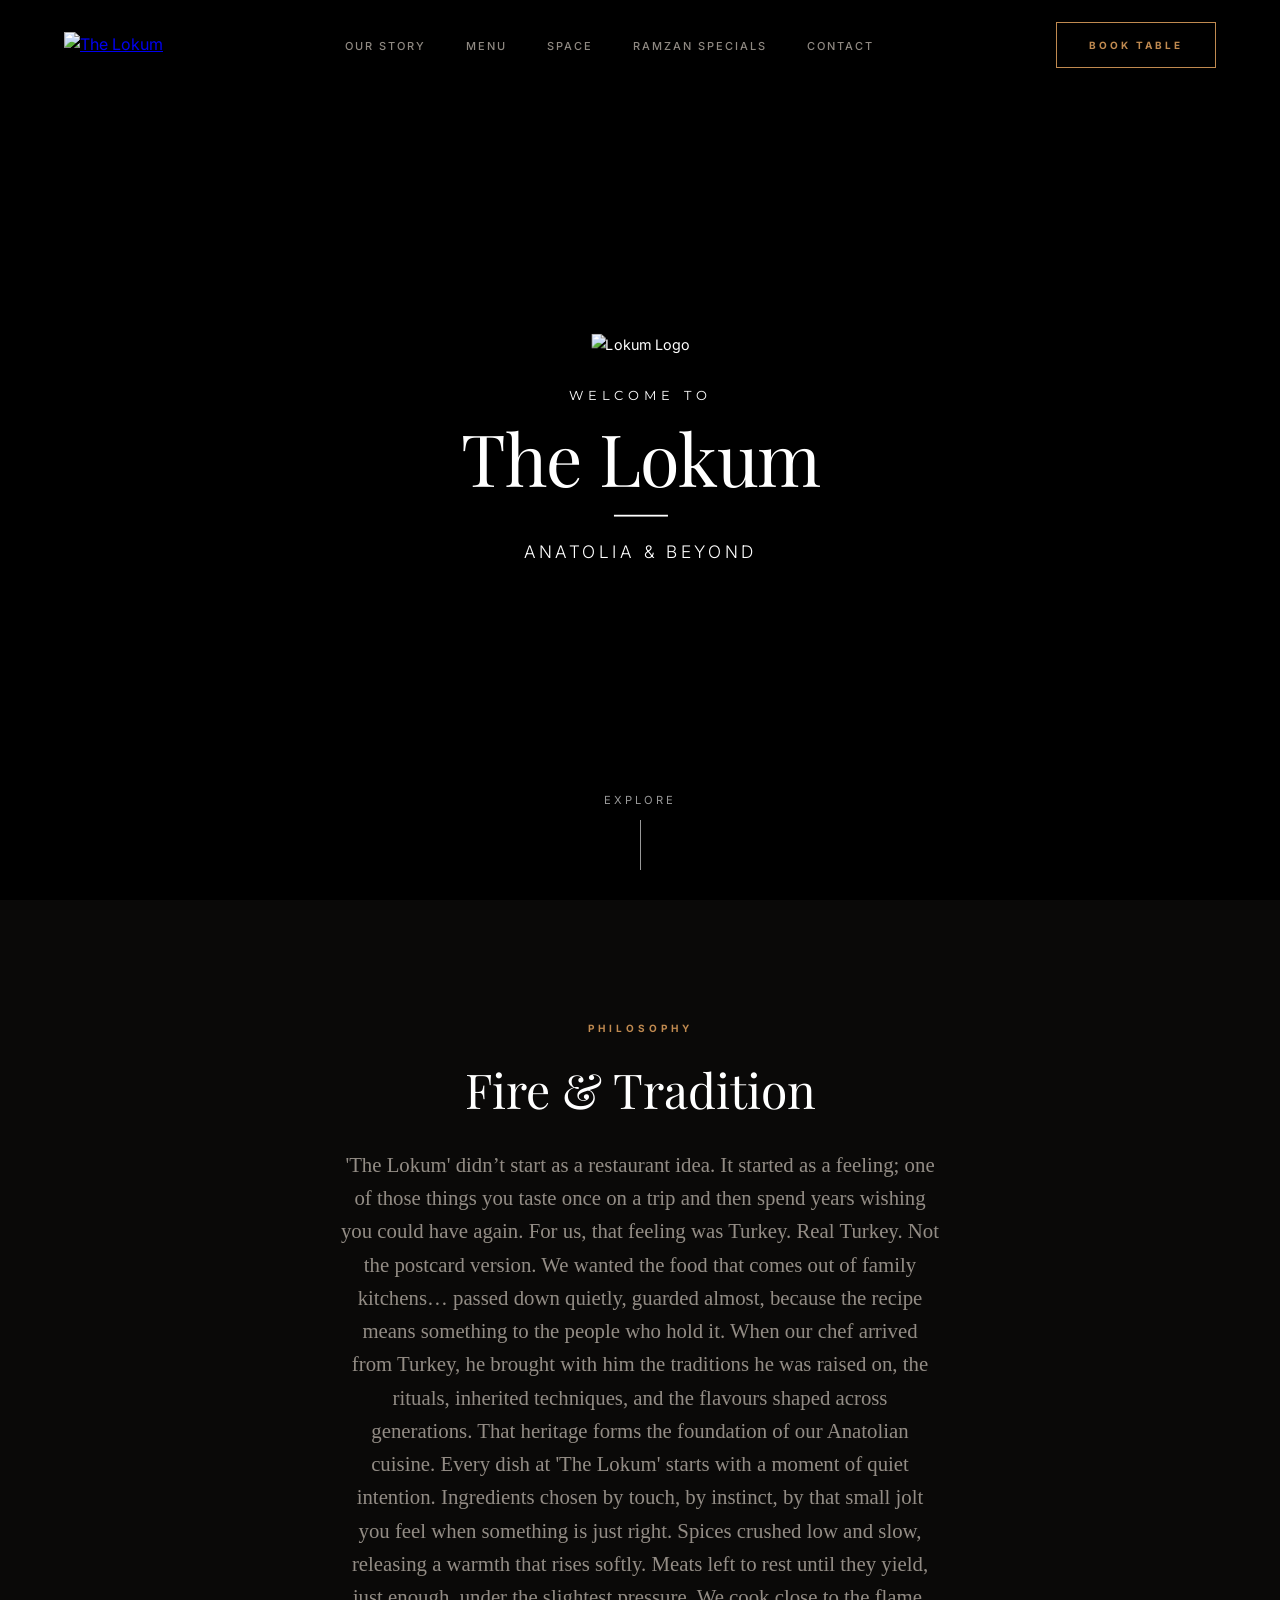
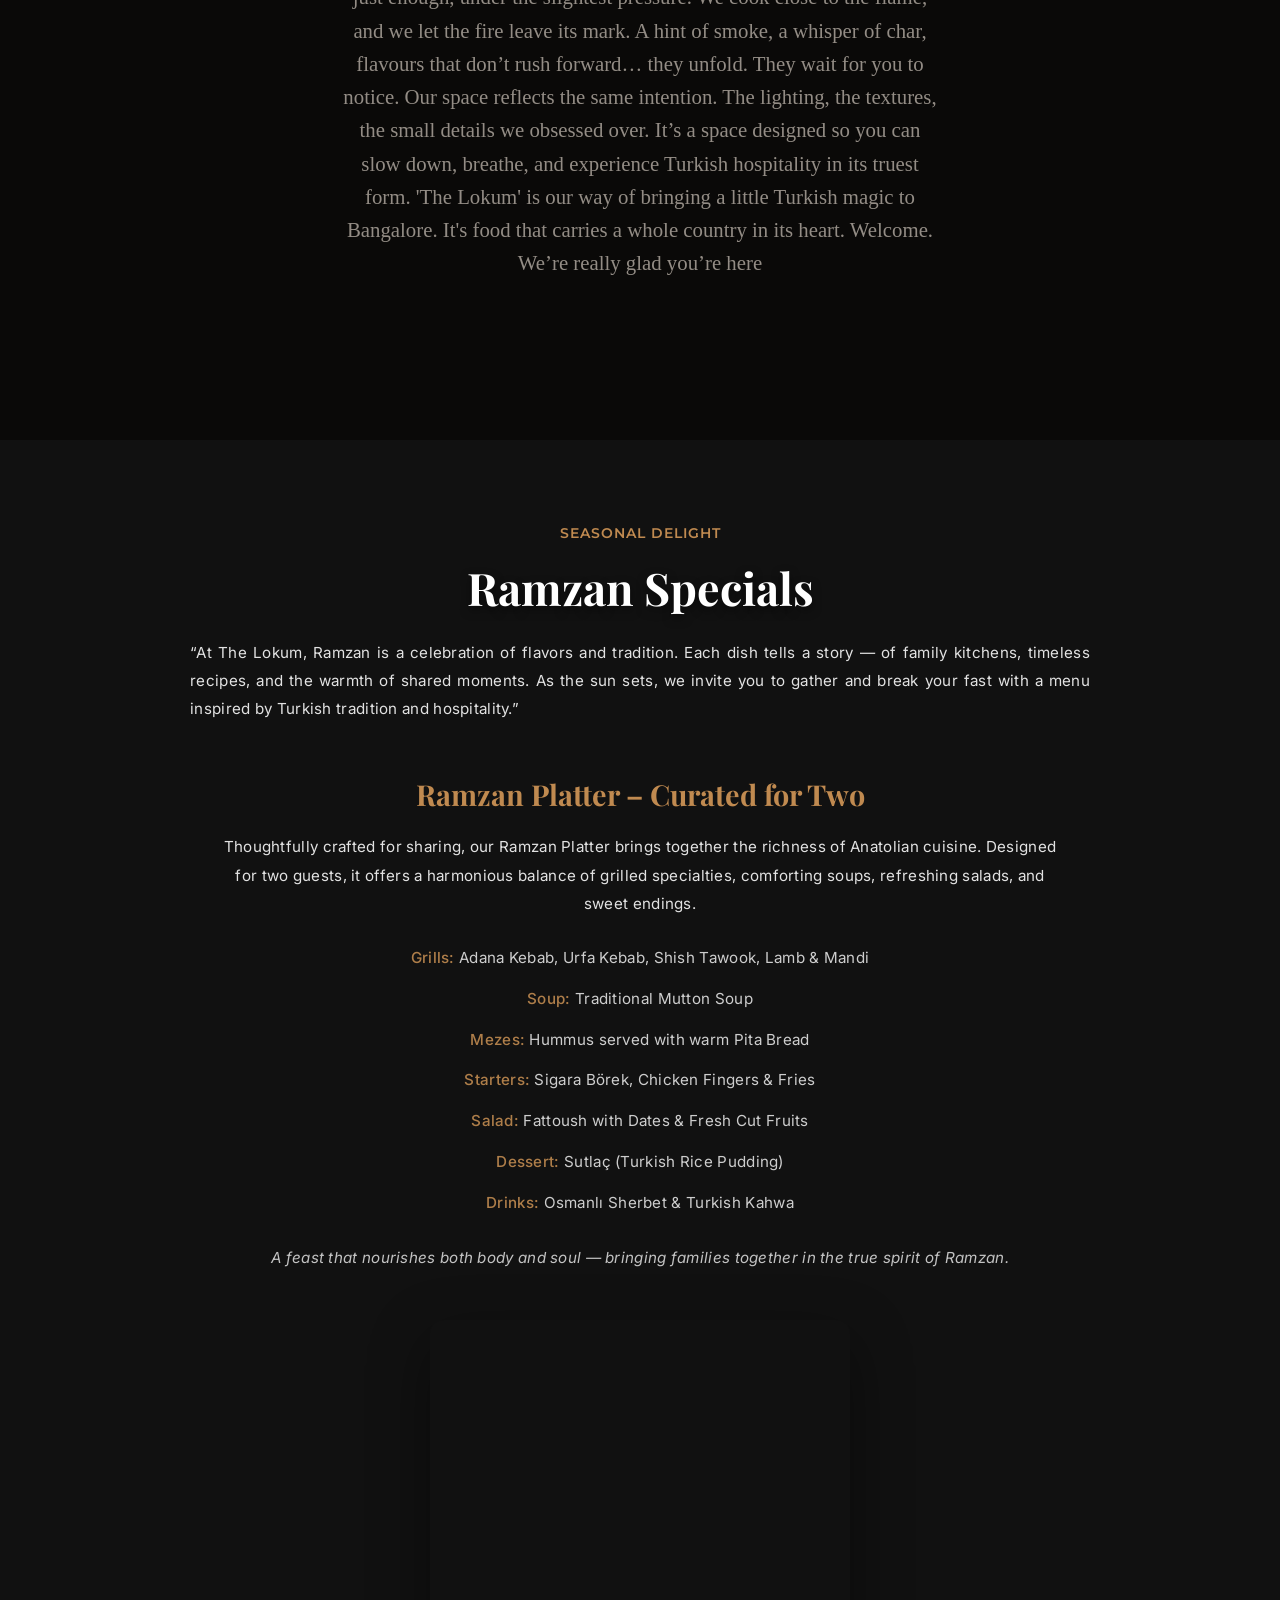
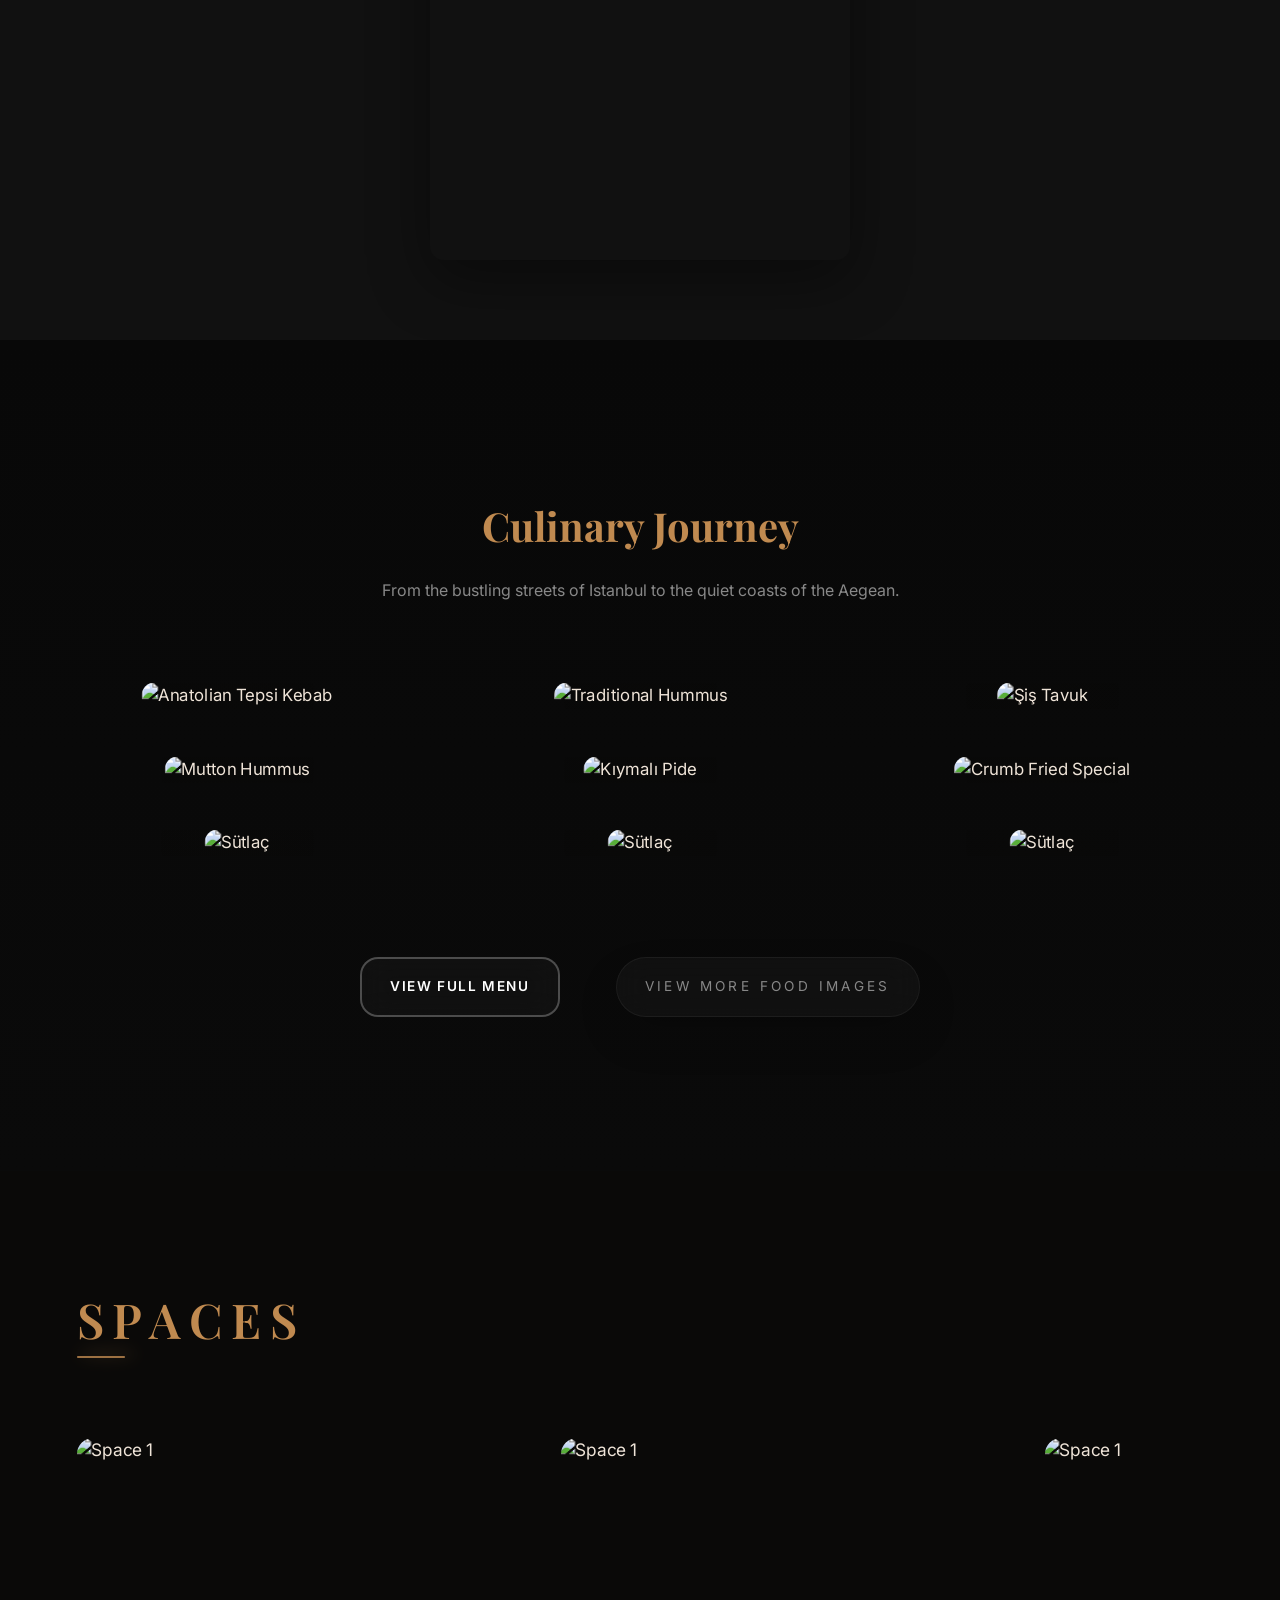
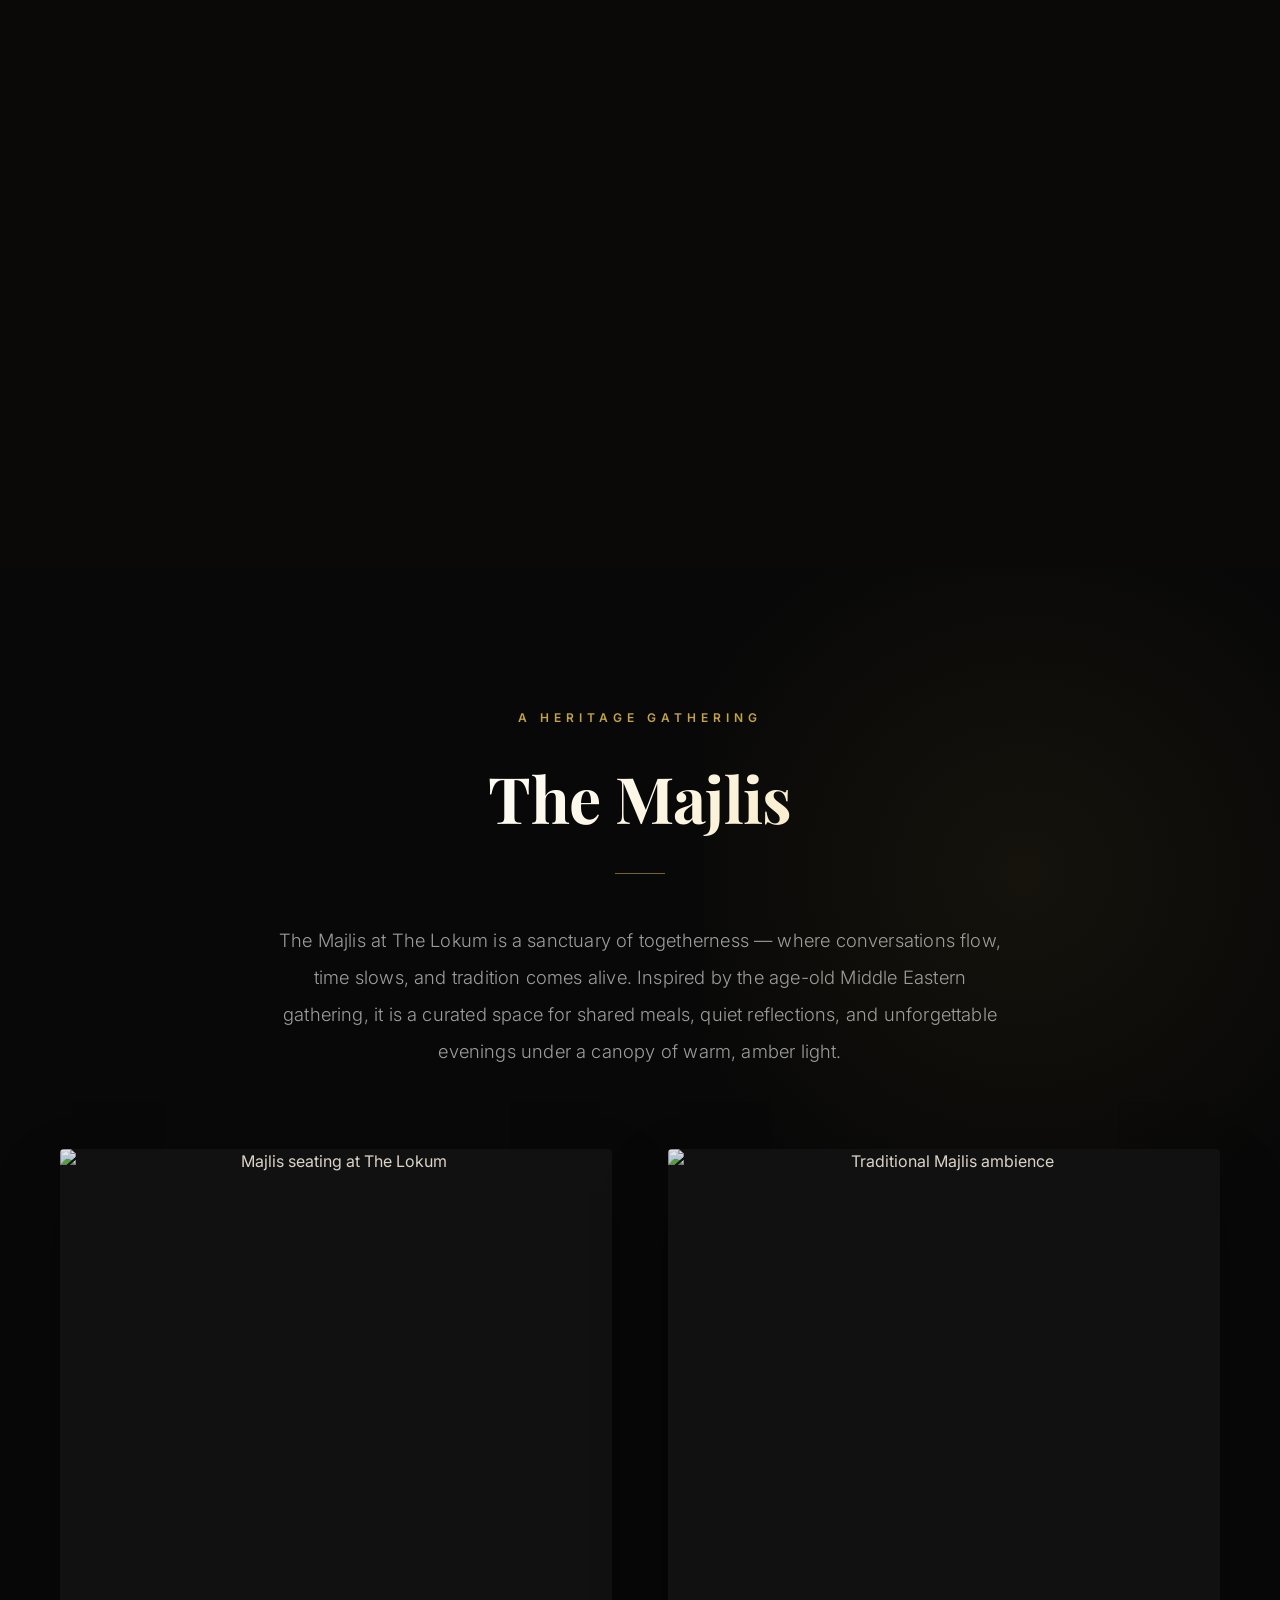
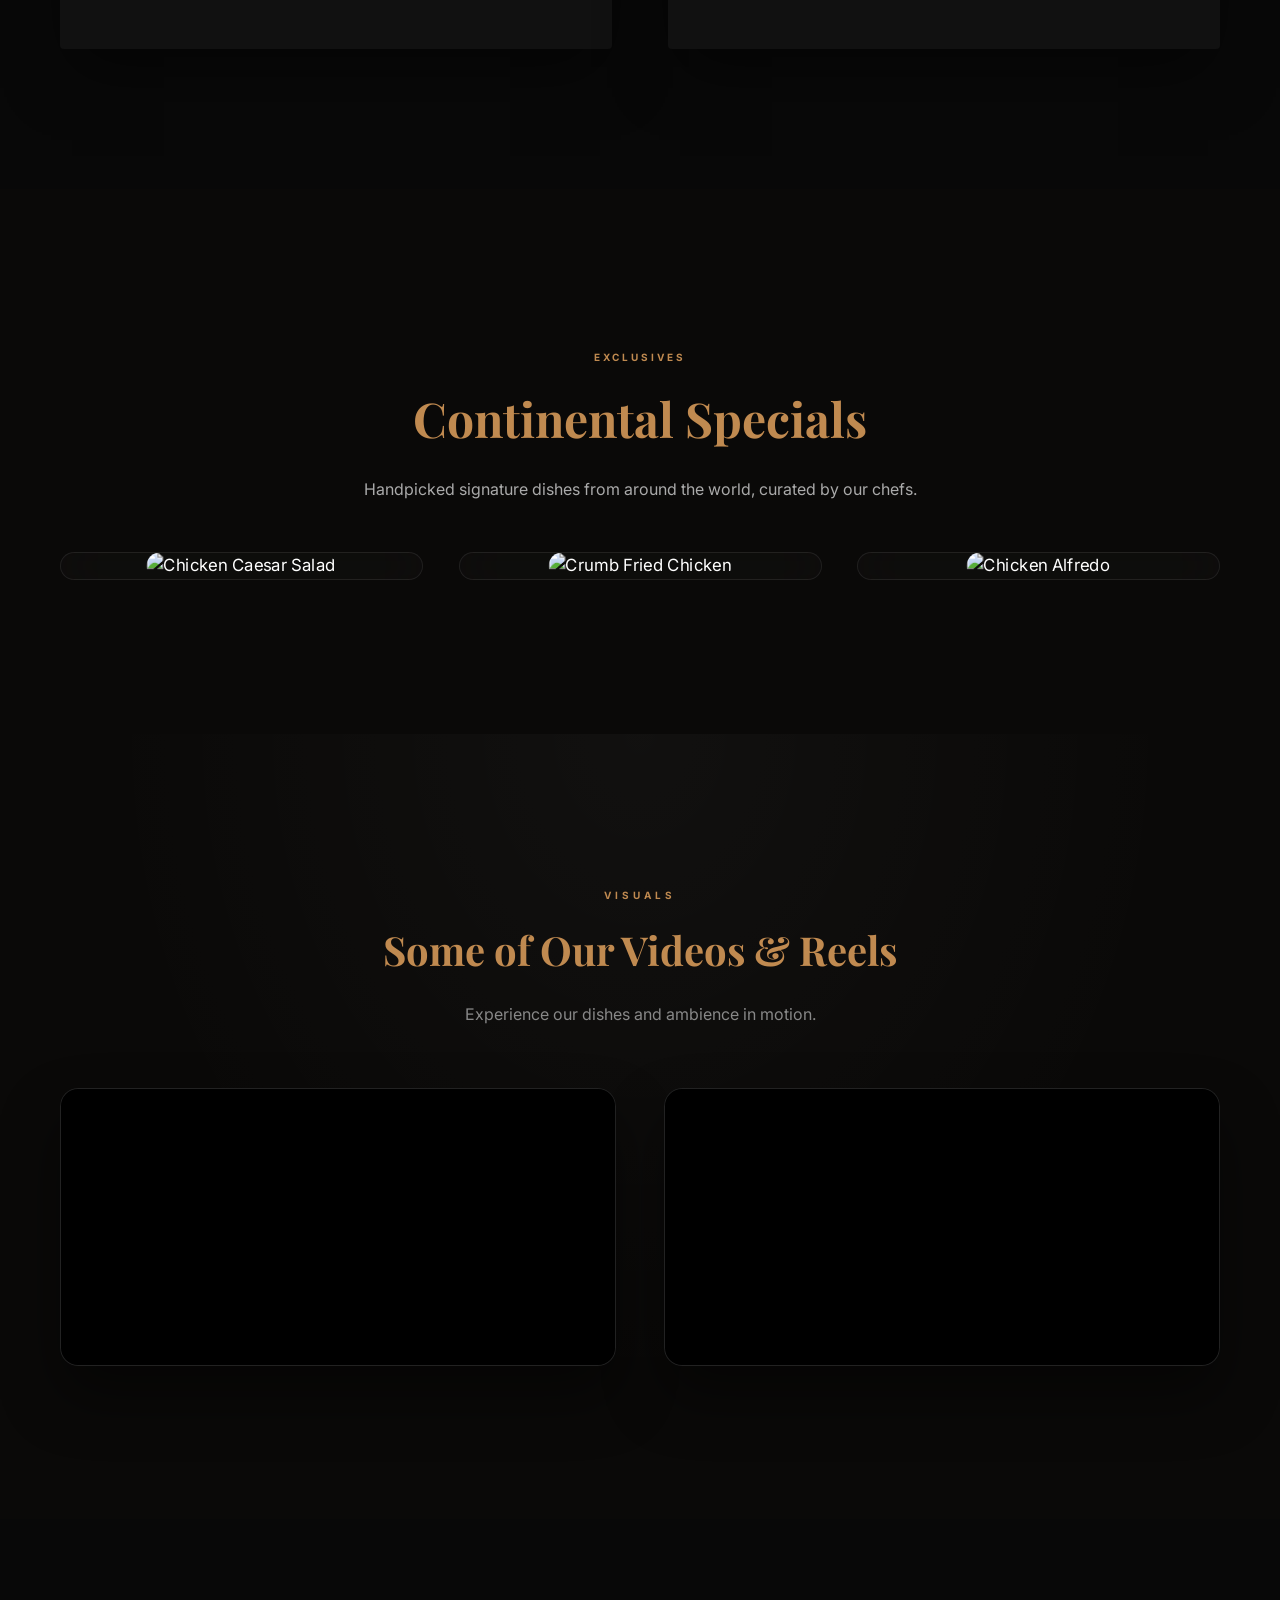
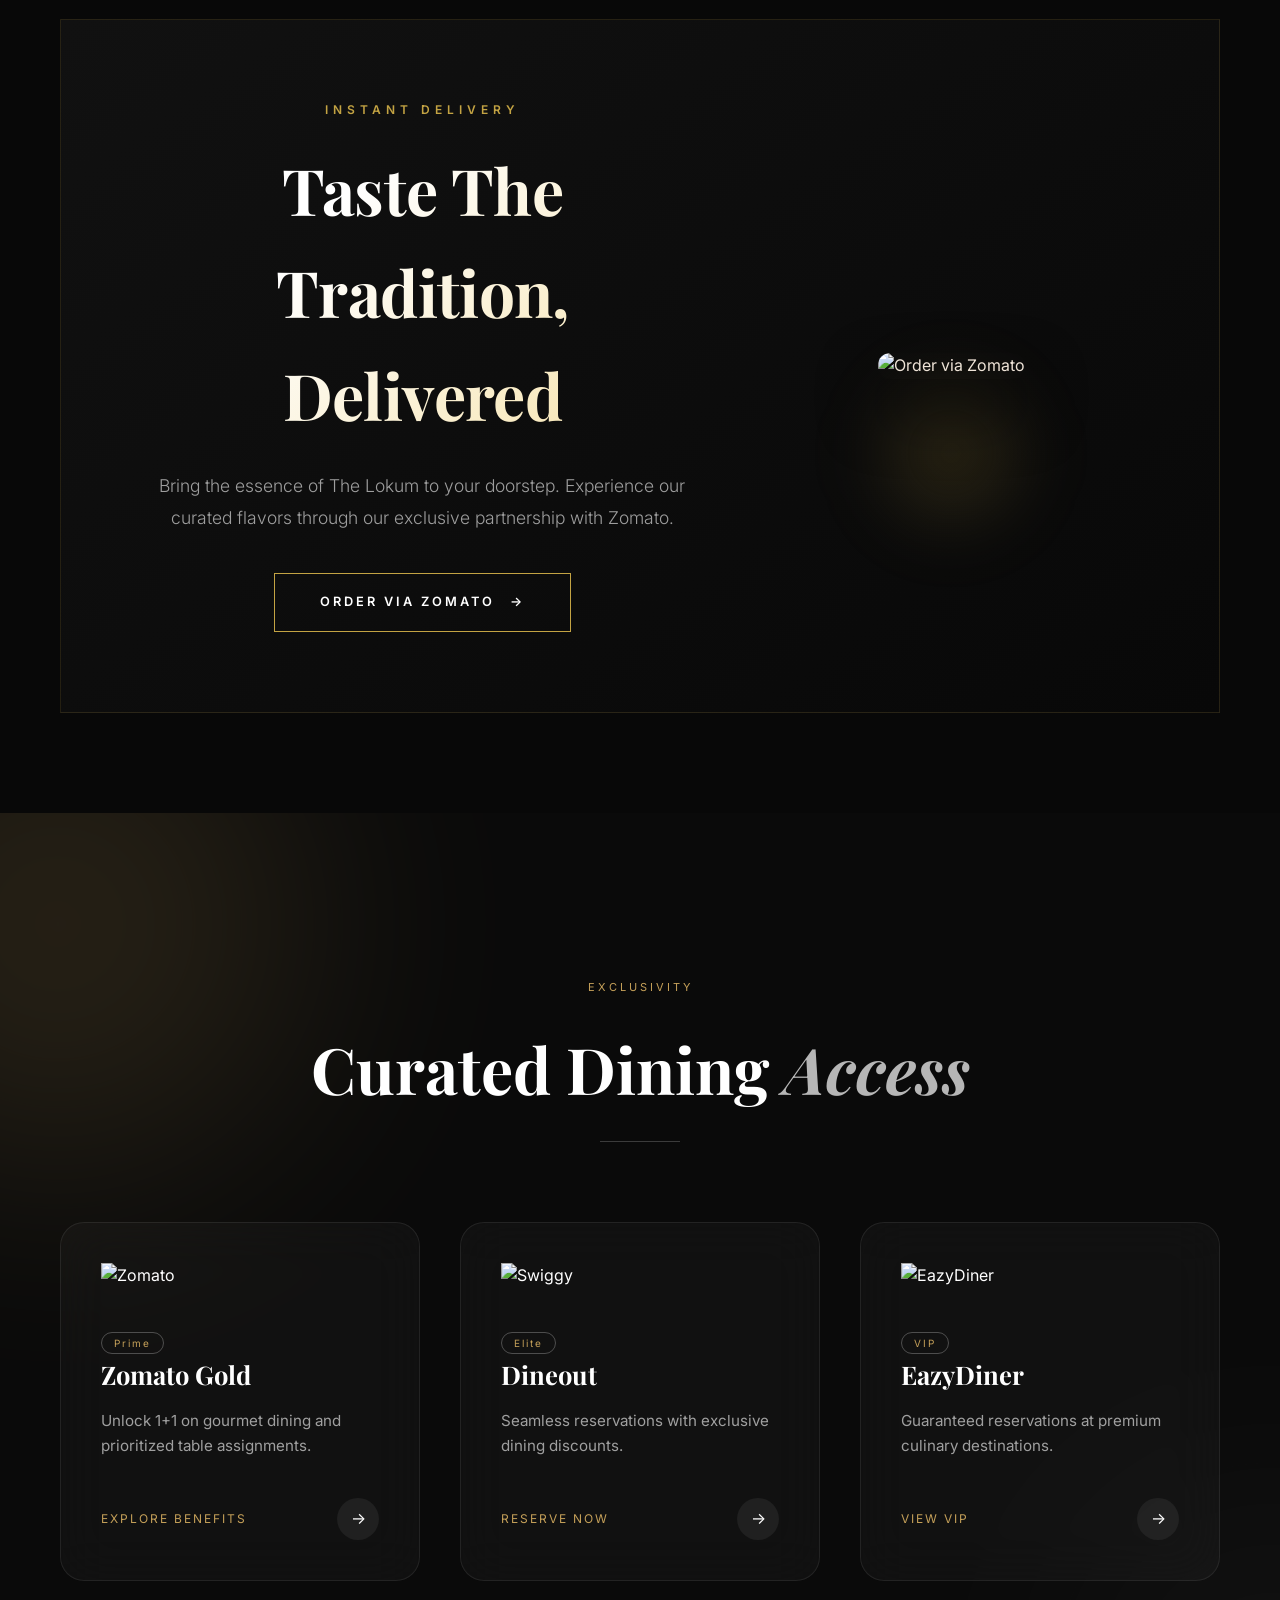
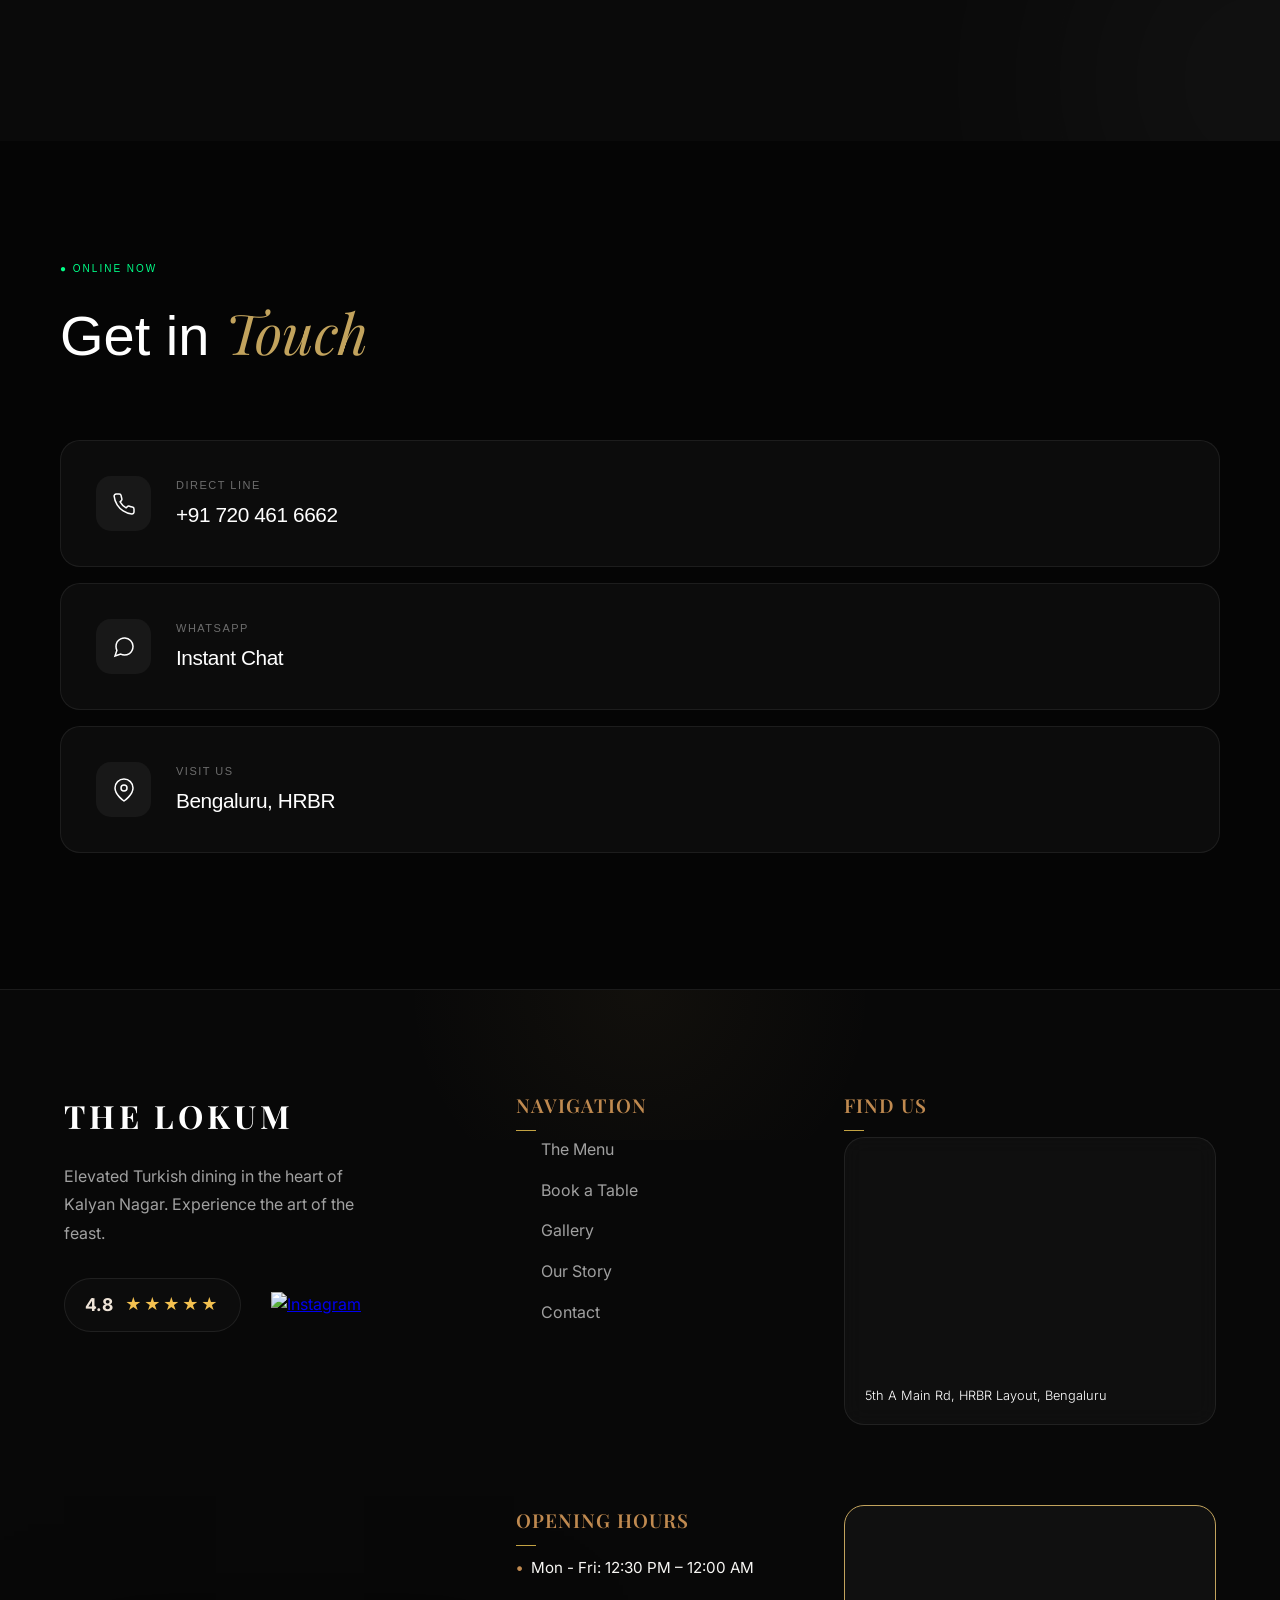
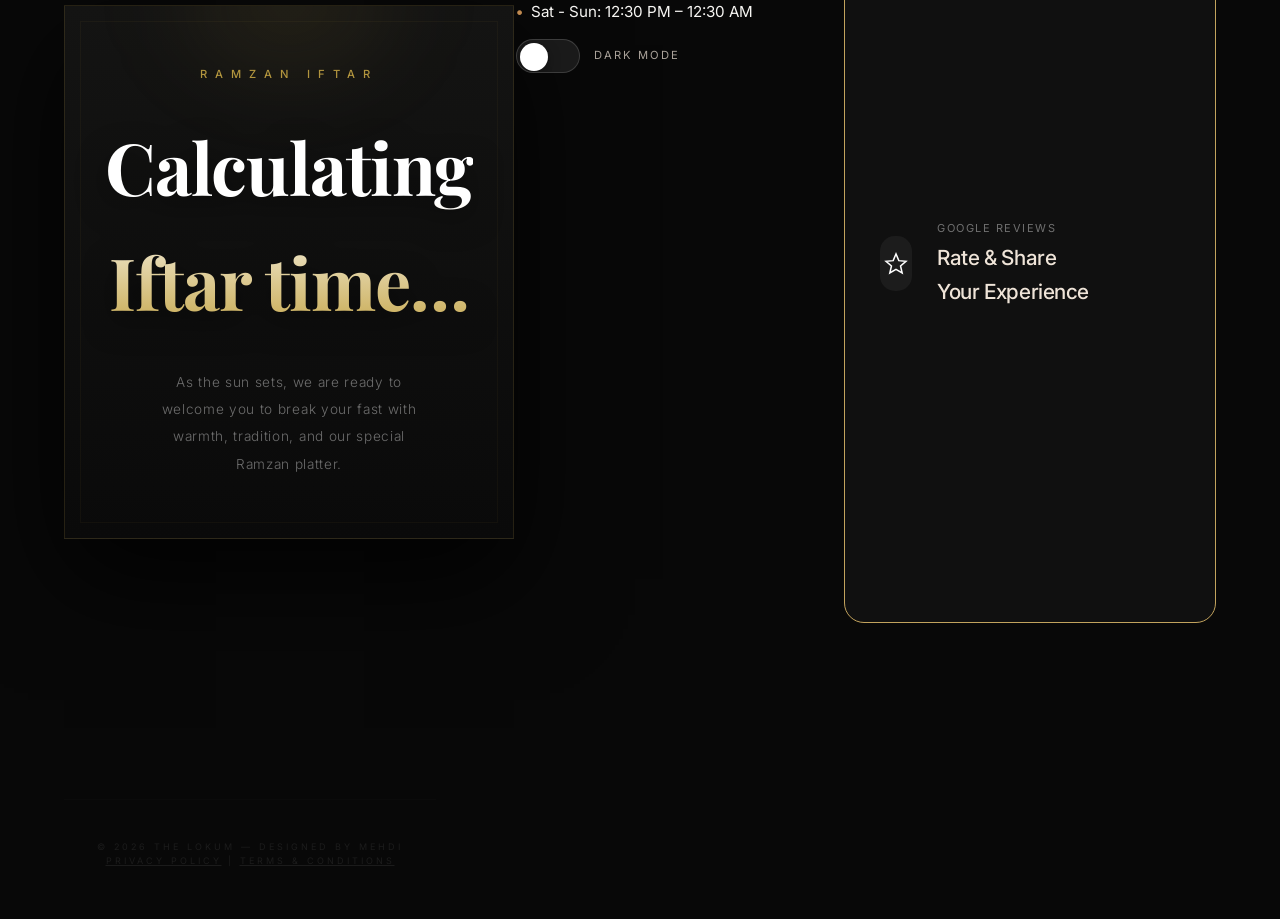
==== index.html @ 037f8826 "Add files via upload" ====
<!DOCTYPE html>
<html lang="en">

<head>
  <meta charset="UTF-8">
  <meta name="viewport" content="width=device-width, initial-scale=1.0">
  <title>The Lokum – Anatolia & Beyond</title>

  <link rel="preconnect" href="https://fonts.googleapis.com">
  <link rel="preconnect" href="https://fonts.gstatic.com" crossorigin>
  <link
    href="https://fonts.googleapis.com/css2?family=Inter:wght@300;400;500;600&family=Playfair+Display:ital,wght@0,400;0,600;1,400&display=swap"
    rel="stylesheet">
  <link rel="preconnect" href="https://fonts.googleapis.com">
  <link rel="preconnect" href="https://fonts.gstatic.com" crossorigin>
  <link href="https://fonts.googleapis.com/css2?family=Great+Vibes&display=swap" rel="stylesheet">
  <link rel="stylesheet" href="style.css">
  <link
    href="https://fonts.googleapis.com/css2?family=Playfair+Display:wght@500;700&family=Montserrat:wght@400;500&display=swap"
    rel="stylesheet">
  <!-- GSAP CORE -->
  <script src="https://unpkg.com/gsap@3/dist/gsap.min.js"></script>
  <script src="https://unpkg.com/gsap@3/dist/ScrollTrigger.min.js"></script>
  <style>
    /* Enables smooth scrolling when clicking links */
    html {
      scroll-behavior: smooth;
    }
  </style>
  <!-- ScrollSmoother -->
  <script src="https://unpkg.com/gsap@3/dist/ScrollSmoother.min.js"></script>
</head>

<body>



  <div id="smooth-wrapper">
    <div id="smooth-content">
      <nav class="navbar">
        <div class="nav-inner">

          <a href="#hero" class="nav-logo">
            <img src="images/logo-web.png" alt="The Lokum">
          </a>

          <ul class="nav-links-desktop">
            <li><a href="#about">Our Story</a></li>
            <li><a href="menu.html">Menu</a></li>
            <li><a href="#gallery">Space</a></li>
            <li><a href="#ramzan-specials">Ramzan Specials</a></li>

            <li><a href="#contact-info">Contact</a></li>
          </ul>

          <div class="nav-actions">
            <a href="#reserve" class="nav-reserve">Book Table</a>

            <button class="nav-toggle" id="menuToggle" aria-label="Toggle Menu">
              <span class="menu-label">Menu</span>
              <div class="ham-box">
                <span class="ham-line line-top"></span>
                <span class="ham-line line-bottom"></span>
              </div>
            </button>
          </div>
        </div>
      </nav>

      <!-- ✅ Mobile Overlay (ONLY ONE) -->
      <div class="mobile-menu-overlay" id="mobileMenu">
        <div class="mobile-links">
          <a href="#hero" class="mobile-link">Home</a>
          <a href="#about" class="mobile-link">Our Story</a>
          <a href="#ramzan-specials" class="mobile-link">Ramzan Specials</a>
          <a href="menu.html" class="mobile-link">The Menu</a>
          <a href="#gallery" class="mobile-link">Gallery</a>
          <a href="#reserve" class="mobile-link highlight">Reservations</a>

        </div>

        <div class="mobile-footer">
          <div class="footer-logo">
            <img src="images/logo final white.png" alt="Brand Logo" href="#hero">
          </div>
          <div class="footer-divider"></div>
          <span class="location-text">Bengaluru, India</span>
        </div>
      </div>
      <header class="hero" id="hero">
        <div class="video-container">
          <video class="hero-video" autoplay muted loop playsinline poster="images/fallback-bg.jpg">
            <source
              src="videos/Come on innnn ✨We’ve just opened, and you’re early enough to be part of the beginning — the firs.mp4"
              type="video/mp4">
          </video>
        </div>

        <div class="hero-overlay"></div>

        <div class="hero-content">
          <div class="hero-logo-wrapper">
            <img src="images/logo final white.png" alt="Lokum Logo" class="hero-logo">
          </div>

          <div class="hero-text-box">
            <span class="hero-subtitle">Welcome to</span>
            <h1 class="hero-title">The Lokum</h1>
            <div class="hero-divider"></div>
            <p class="hero-desc">Anatolia & Beyond</p>
          </div>
        </div>

        <a href="#about" class="scroll-indicator">
          <span class="scroll-text">Explore</span>
          <div class="scroll-line-container">
            <div class="scroll-line"></div>
          </div>
        </a>
      </header>

      <section id="about" class="section-padding">
        <div class="container-narrow">
          <span class="section-tag">Philosophy</span>
          <h2 class="section-heading">Fire & Tradition</h2>
          <p class="section-text">
            'The Lokum' didn’t start as a restaurant idea. It started as a feeling; one of those things you taste once
            on a
            trip and then spend years wishing you could have again.

            For us, that feeling was Turkey. Real Turkey. Not the postcard version.

            We wanted the food that comes out of family kitchens… passed down quietly, guarded almost, because the
            recipe
            means something to the people who hold it.

            When our chef arrived from Turkey, he brought with him the traditions he was raised on, the rituals,
            inherited
            techniques, and the flavours shaped across generations. That heritage forms the foundation of our Anatolian
            cuisine.

            Every dish at 'The Lokum' starts with a moment of quiet intention. Ingredients chosen by touch, by instinct,
            by
            that small jolt you feel when something is just right. Spices crushed low and slow, releasing a warmth that
            rises softly. Meats left to rest until they yield, just enough, under the slightest pressure. We cook close
            to
            the flame, and we let the fire leave its mark. A hint of smoke, a whisper of char, flavours that don’t rush
            forward… they unfold. They wait for you to notice.

            Our space reflects the same intention. The lighting, the textures, the small details we obsessed over. It’s
            a
            space designed so you can slow down, breathe, and experience Turkish hospitality in its truest form.

            'The Lokum' is our way of bringing a little Turkish magic to Bangalore. It's food that carries a whole
            country
            in its heart.

            Welcome. We’re really glad you’re here
          </p>

        </div>


      </section>

      <section id="ramzan-specials" class="section-padding ramzan-section">

        <div class="background-photo"></div>

        <div class="container-narrow">
          <span class="section-tag">Seasonal Delight</span>
          <h2 class="section-heading-light">Ramzan Specials</h2>

          <!-- Poetic Intro -->
          <p class="ramzan-poetic">
            “At The Lokum, Ramzan is a celebration of flavors and tradition. Each dish tells a story — of family
            kitchens,
            timeless recipes, and the warmth of shared moments. As the sun sets, we invite you to gather and break your
            fast
            with a menu inspired by Turkish tradition and hospitality.”
          </p>

          <!-- Ramzan Platter Description -->
          <div class="ramzan-platter">
            <h3>Ramzan Platter – Curated for Two</h3>

            <p>
              Thoughtfully crafted for sharing, our Ramzan Platter brings together the richness of Anatolian cuisine.
              Designed for two guests, it offers a harmonious balance of grilled specialties, comforting soups,
              refreshing salads, and sweet endings.
            </p>

            <ul class="platter-list">
              <li><strong>Grills:</strong> Adana Kebab, Urfa Kebab, Shish Tawook, Lamb & Mandi</li>
              <li><strong>Soup:</strong> Traditional Mutton Soup</li>
              <li><strong>Mezes:</strong> Hummus served with warm Pita Bread</li>
              <li><strong>Starters:</strong> Sigara Börek, Chicken Fingers & Fries</li>
              <li><strong>Salad:</strong> Fattoush with Dates & Fresh Cut Fruits</li>
              <li><strong>Dessert:</strong> Sutlaç (Turkish Rice Pudding)</li>
              <li><strong>Drinks:</strong> Osmanlı Sherbet & Turkish Kahwa</li>
            </ul>

            <p class="platter-closing">
              A feast that nourishes both body and soul — bringing families together in the true spirit of Ramzan.
            </p>
          </div>

          <!-- Instagram Reel -->
          <div class="ramzan-reel">
            <iframe src="https://www.instagram.com/reel/DU5aFwdEq_x/embed" frameborder="0" scrolling="no"
              allowfullscreen
              allow="autoplay; clipboard-write; encrypted-media; encrypted-media; picture-in-picture; web-share">
            </iframe>
          </div>

        </div>
      </section>
      <section id="menu" class="section-dark culinary-section">
        <div class="container-narrow">

          <h2 class="section-heading-light">Culinary Journey</h2>
          <p class="section-text-light">
            From the bustling streets of Istanbul to the quiet coasts of the Aegean.
          </p>

          <div class="culinary-grid">

            <!-- 1 -->
            <div class="culinary-card">
              <img src="food/tepsi-2.webp" loading="lazy" decoding="async" alt="Anatolian Tepsi Kebab">
              <div class="culinary-overlay">
                <h3>Anatolian Tepsi Kebab</h3>
                <span>Slow-baked minced lamb, peppers, tomato & aromatic spices</span>
              </div>
            </div>

            <!-- 2 -->
            <div class="culinary-card">
              <img src="food/hummus 2.58.43 PM.webp" alt="Traditional Hummus" loading="lazy" decoding="async">
              <div class="culinary-overlay">
                <h3>Traditional Hummus</h3>
                <span>Stone-ground chickpeas, tahini, lemon & extra virgin olive oil</span>
              </div>
            </div>

            <!-- 3 -->
            <div class="culinary-card">
              <img src="food/sis tavuk 2.58.44 PM.webp" alt="Şiş Tavuk" loading="lazy" decoding="async">
              <div class="culinary-overlay">
                <h3>Şiş Tavuk</h3>
                <span>Charcoal-grilled marinated chicken skewers & smoked yogurt</span>
              </div>
            </div>

            <!-- 4 (NEW) -->
            <div class="culinary-card">
              <img src="food/mutton hummus 2.56.28 PM.webp" alt="Mutton Hummus" loading="lazy" decoding="async">
              <div class="culinary-overlay">
                <h3>Mutton Hummus</h3>
                <span>Tender slow-cooked lamb over warm hummus & spiced butter</span>
              </div>
            </div>

            <!-- 5 (NEW) -->
            <div class="culinary-card">
              <img src="food/kymlie pide 2.58.44 PM.webp" alt="Kıymalı Pide" loading="lazy" decoding="async">
              <div class="culinary-overlay">
                <h3>Kıymalı Pide</h3>
                <span>Wood-fired flatbread topped with seasoned minced beef & herbs</span>
              </div>
            </div>

            <!-- 6 (NEW) -->
            <div class="culinary-card">
              <img src="food/chicken alferdo.webp" alt="Crumb Fried Special" loading="lazy" decoding="async">
              <div class="culinary-overlay">
                <h3>Crumb Fried Special</h3>
                <span>Golden fried bites served with house-made garlic yogurt</span>
              </div>
            </div>

            <!-- 7 (NEW DESSERT) -->
            <div class="culinary-card">
              <img src="food/sutlac-2.webp" alt="Sütlaç" loading="lazy">
              <div class="culinary-overlay">
                <h3>Sütlaç</h3>
                <span>Traditional baked rice pudding with caramelized top & cinnamon</span>
              </div>
            </div>

            <!-- adnana -->
            <div class="culinary-card">
              <img src="food/adanan.webp" loading="lazy" decoding="async" alt="Sütlaç">
              <div class="culinary-overlay">
                <h3>Adana Kebab</h3>
                <span>Spicy minced lamb skewers with traditional Turkish spices</span>
              </div>
            </div>

            <div class="culinary-card">
              <img src="food/testi kebabab 2.58.45 PM.webp" alt="Sütlaç" loading="lazy" decoding="async">
              <div class="culinary-overlay">
                <h3>Testi Kebab</h3>
                <span>Slow-cooked lamb in a clay pot with aromatic spices</span>
              </div>
            </div>
          </div>

          <br>
          <br>


          <div class="menu-actions">
            <a href="menu.html" target="_blank" rel="noopener" class="btn-outline">View Full Menu</a>
            <br>
            <a href="https://drive.google.com/drive/folders/14kx1fKw83hNUSuvEbh6V617DU1KVlGL0?usp=sharing"
              target="_blank" rel="noopener" class="btn-image">
              <span>View More Food Images</span>
            </a>
          </div>
        </div>
      </section>
      <section id="gallery" class="section-padding">
        <h1 class="space">SPACES</h1>
        <div class="gallery-wrapper">
          <div class="gallery-track">
            <div class="gallery-item">
              <img src="images/outside.jpg" alt="Space 1" data-speed="1.2">
            </div>

            <div class="gallery-item">
              <img src="images/Pic 13 V1.webp" alt="Space 1" data-speed="1.2">
            </div>

            <div class="gallery-item">
              <img src="images/Pic 18 V1.jpg" alt="Space 1" data-speed="1.2">
            </div>

            <div class="gallery-item">
              <img src="images/DSC03031.00000000.jpg" alt="Space 2" data-speed="1.2">
            </div>

            <div class="gallery-item">
              <img src="images/Pic 2 V1.jpg" alt="Space 3" data-speed="1.2">
            </div>

            <div class="gallery-item">
              <img src="images/Pic 12 V1.jpg" alt="Space 4" data-speed="1.2">
            </div>

            <div class="gallery-item">
              <img src="images/Pic 3 V2.jpg" alt="Space 5" data-speed="1.2">
            </div>

            <div class="gallery-item">
              <img src="images/Pic 9 V1.jpg" alt="Space 7" data-speed="1.2">
            </div>

            <div class="gallery-item">
              <img src="images/outside2.jpg" alt="Space 8" data-speed="1.2">
            </div>


            <div class="gallery-item">
              <img src="images/shakir.jpg" alt="Space 8" data-speed="1.2">
            </div>
            <div class="gallery-item">
              <img src="images/ground 1.jpg" alt="Space 8" data-speed="1.2">
            </div>

          </div>
        </div>
      </section>



      <section id="majlis" class="section-padding majlis-section">
        <div class="luxury-glow"></div>

        <div class="container-narrow">
          <div class="majlis-header-wrap">
            <span class="section-tag-gold" data-aos="fade-up">A Heritage Gathering</span>
            <h2 class="section-heading-premium" data-aos="fade-up" data-aos-delay="100">The Majlis</h2>

            <div class="premium-divider"></div>

            <p class="majlis-text-refined" data-aos="fade-up" data-aos-delay="200">
              The Majlis at The Lokum is a sanctuary of togetherness — where conversations flow,
              time slows, and tradition comes alive. Inspired by the age-old Middle Eastern
              gathering, it is a curated space for shared meals, quiet reflections, and
              unforgettable evenings under a canopy of warm, amber light.
            </p>
          </div>

          <div class="majlis-grid">
            <div class="majlis-card-wrapper" data-aos="fade-up" data-aos-delay="300">
              <div class="majlis-card">
                <div class="card-inner-border"></div>
                <img src="images/Pic 9 V1.webp" alt="Majlis seating at The Lokum" loading="lazy">
                <div class="card-caption">Private Intimacy</div>
              </div>
            </div>

            <div class="majlis-card-wrapper" data-aos="fade-up" data-aos-delay="450">
              <div class="majlis-card">
                <div class="card-inner-border"></div>
                <img src="images/majlis.webp" alt="Traditional Majlis ambience" loading="lazy">
                <div class="card-caption">Shared Heritage</div>
              </div>
            </div>
          </div>
        </div>
      </section>

      <section id="continental-specials" class="chef-section">
        <div class="container-narrow">
          <span class="section-tag">Exclusives</span>
          <h2 class="section-heading-light">Continental Specials</h2>
          <p class="section-text-light">Handpicked signature dishes from around the world, curated by our chefs.</p>

          <div class="chef-grid">
            <div class="chef-card" data-tilt>
              <div class="card-spotlight"></div>
              <img src="food/chicken cesar salad.webp" alt="Chicken Caesar Salad">
              <div class="card-overlay">
                <h3>Chicken Caesar Salad</h3>
                <p>Crisp romaine lettuce tossed with grilled chicken, Parmesan cheese, croutons, and classic Caesar
                  dressing.</p>
              </div>
            </div>

            <div class="chef-card" data-tilt>
              <div class="card-spotlight"></div>
              <img src="food/crum fried .webp" alt="Crumb Fried Chicken">
              <div class="card-overlay">
                <h3>Crumb Fried Chicken</h3>
                <p>Golden, crispy fried chicken with a perfect blend of spices and herbs.</p>
              </div>
            </div>

            <div class="chef-card" data-tilt>
              <div class="card-spotlight"></div>
              <img src="food/chicken alferdo.webp" alt="Chicken Alfredo">
              <div class="card-overlay">
                <h3>Chicken Alfredo</h3>
                <p>Succulent chicken strips served over fettuccine pasta with a creamy Parmesan Alfredo sauce and fresh
                  herbs.</p>
              </div>
            </div>
          </div>
        </div>
      </section>
      <section id="videos" class="section-padding video-section">
        <div class="container-narrow">

          <span class="section-tag">Visuals</span>
          <h2 class="section-heading-light">Some of Our Videos & Reels</h2>
          <p class="section-text-light">
            Experience our dishes and ambience in motion.
          </p>

          <div class="video-grid">

            <!-- VIDEO 1 -->
            <div class="video-card">
              <video autoplay muted loop playsinline>
                <source src="videos/8ff15819-de09-4abe-b30d-b04510e35471 2.mp4" type="video/mp4">
                Your browser does not support the video tag.
              </video>

              <div class="video-overlay">
                <div class="overlay-content">
                  <h3>Lokum Ambience</h3>
                  <span>“Taste Tradition. Savor Lokum.”</span>
                </div>
              </div>
            </div>

            <!-- VIDEO 2 -->
            <div class="video-card">
              <video autoplay muted loop playsinline>
                <source src="videos/lokum.mp4" type="video/mp4">
                Your browser does not support the video tag.
              </video>

              <div class="video-overlay">
                <div class="overlay-content">
                  <h3>Culinary Craft</h3>
                  <span>Lokum — Where Every Bite Tells a Story</span>
                </div>
              </div>
            </div>

          </div>
        </div>
      </section>
        <!-- online order -->
<section id="order-online" class="order-section">
  <div class="container-narrow">
    <div class="order-wrapper" data-aos="fade-up">
      <div class="order-content">
        <span class="section-tag-gold">Instant Delivery</span>
        <h2 class="section-heading-premium">Taste The Tradition, Delivered</h2>
        <p class="order-text">
          Bring the essence of The Lokum to your doorstep. Experience our curated 
          flavors through our exclusive partnership with Zomato.
        </p>
        
        <a href="https://www.zomato.com/it/bangalore/the-lokum-1-kalyan-nagar-bangalore" class="zomato-btn" target="_blank">
          <span class="btn-label">Order via Zomato</span>
          <span class="btn-icon">→</span>
        </a>
      </div>
      
      <div class="order-visual">
        <div class="brand-glow"></div>
        <img src="icons/pngwing.com (1).png" alt="Order via Zomato" class="order-img">
      </div>
    </div>
  </div>
</section>


      <section id="reserve" class="reserve-section">
        <!-- Ambient Background -->
        <div class="luxury-bg-elements">
          <div class="glow-orb orb-1"></div>
          <div class="glow-orb orb-2"></div>
        </div>

        <div class="container">
          <!-- Header -->
          <div class="header-group">
            <span class="eyebrow">Exclusivity</span>
            <h2 class="display-title">Curated Dining <span>Access</span></h2>
            <div class="title-separator"></div>
          </div>

          <!-- Cards -->
          <div class="premium-grid">

            <!-- ZOMATO -->
            <a href="https://www.zomato.com/bangalore/the-lokum-kalyan-nagar-bangalore" class="glass-card brand-zomato"
              target="_blank" rel="noopener">
              <span class="card-spotlight"></span>

              <div class="card-inner">
                <div class="card-head">
                  <div class="logo-box">
                    <img src="icons/pngwing.com (1).png" alt="Zomato">
                  </div>
                  <span class="badge">Prime</span>
                </div>

                <div class="card-body">
                  <h3 class="card-title">Zomato Gold</h3>
                  <p>Unlock 1+1 on gourmet dining and prioritized table assignments.</p>
                </div>

                <div class="card-footer">
                  <span class="cta-text">Explore Benefits</span>
                  <span class="icon-arrow">→</span>
                </div>
              </div>
            </a>

            <!-- SWIGGY -->
            <a href="https://www.swiggy.com/restaurants/the-lokum-kalyan-nagar-bangalore-1329547/dineout"
              class="glass-card brand-swiggy" target="_blank" rel="noopener">
              <span class="card-spotlight"></span>

              <div class="card-inner">
                <div class="card-head">
                  <div class="logo-box">
                    <img src="icons/pngwing.com.png" alt="Swiggy">
                  </div>
                  <span class="badge">Elite</span>
                </div>

                <div class="card-body">
                  <h3 class="card-title">Dineout</h3>
                  <p>Seamless reservations with exclusive dining discounts.</p>
                </div>

                <div class="card-footer">
                  <span class="cta-text">Reserve Now</span>
                  <span class="icon-arrow">→</span>
                </div>
              </div>
            </a>

            <!-- EAZYDINER -->
            <a href="https://www.eazydiner.com/bengaluru/the-lokum-kalyan-nagar-north-bengaluru-710894"
              class="glass-card brand-eazy" target="_blank" rel="noopener">
              <span class="card-spotlight"></span>

              <div class="card-inner">
                <div class="card-head">
                  <div class="logo-box">
                    <img src="icons/EazyDiner_idll3m2RgX_0.png" alt="EazyDiner">
                  </div>
                  <span class="badge">VIP</span>
                </div>

                <div class="card-body">
                  <h3 class="card-title">EazyDiner</h3>
                  <p>Guaranteed reservations at premium culinary destinations.</p>
                </div>

                <div class="card-footer">
                  <span class="cta-text">View VIP</span>
                  <span class="icon-arrow">→</span>
                </div>
              </div>
            </a>

          </div>
        </div>
    </div>
    
    </section>
    <section id="contact-info" class="modern-contact-suite">
      <div class="container">
        <div class="suite-header">
          <span class="status-indicator">● Online Now</span>
          <h2 class="suite-title">Get in <span>Touch</span></h2>
        </div>

        <div class="contact-links">
          <a href="tel:+91720461662" class="suite-row" data-color="#c2a35d">
            <div class="row-main">
              <div class="icon-sphere">
                <svg viewBox="0 0 24 24" fill="none" stroke="currentColor" stroke-width="1.5">
                  <path
                    d="M22 16.92v3a2 2 0 0 1-2.18 2 19.79 19.79 0 0 1-8.63-3.07 19.5 19.5 0 0 1-6-6 19.79 19.79 0 0 1-3.07-8.67A2 2 0 0 1 4.11 2h3a2 2 0 0 1 2 1.72 12.84 12.84 0 0 0 .7 2.81 2 2 0 0 1-.45 2.11L8.09 9.91a16 16 0 0 0 6 6l1.27-1.27a2 2 0 0 1 2.11-.45 12.84 12.84 0 0 0 2.81.7A2 2 0 0 1 22 16.92z" />
                </svg>
              </div>
              <div class="label-group">
                <span class="category">Direct Line</span>
                <span class="value">+91 720 461 6662</span>
              </div>
            </div>
            <div class="row-action">
              <span class="action-text">Call Now</span>
              <div class="arrow-svg"><svg viewBox="0 0 24 24" fill="none" stroke="currentColor">
                  <path d="M5 12h14M12 5l7 7-7 7" />
                </svg></div>
            </div>
          </a>

          <a href="https://wa.me/917204616662" class="suite-row" data-color="#25D366">
            <div class="row-main">
              <div class="icon-sphere">
                <svg viewBox="0 0 24 24" fill="none" stroke="currentColor" stroke-width="1.5">
                  <path
                    d="M21 11.5a8.38 8.38 0 0 1-.9 3.8 8.5 8.5 0 0 1-7.6 4.7 8.38 8.38 0 0 1-3.8-.9L3 21l1.9-5.7a8.38 8.38 0 0 1-.9-3.8 8.5 8.5 0 0 1 4.7-7.6 8.38 8.38 0 0 1 3.8-.9h.5a8.48 8.48 0 0 1 8 8v.5z" />
                </svg>
              </div>
              <div class="label-group">
                <span class="category">WhatsApp</span>
                <span class="value">Instant Chat</span>
              </div>
            </div>
            <div class="row-action">
              <span class="action-text">Message</span>
              <div class="arrow-svg"><svg viewBox="0 0 24 24" fill="none" stroke="currentColor">
                  <path d="M5 12h14M12 5l7 7-7 7" />
                </svg></div>
            </div>
          </a>

          <a href="https://www.google.com/maps/place/The+Lokum/@13.022355,77.640031,15z/data=!4m6!3m5!1s0x3bae170513bf8c23:0xb56ac2a84118ed98!8m2!3d13.022355!4d77.6400313!16s%2Fg%2F11yrlt0w5z?hl=en-GB&entry=ttu&g_ep=EgoyMDI2MDIxMS4wIKXMDSoASAFQAw%3D%3D"
            class="suite-row" data-color="#4285F4">
            <div class="row-main">
              <div class="icon-sphere">
                <svg viewBox="0 0 24 24" fill="none" stroke="currentColor" stroke-width="1.5">
                  <path d="M21 10c0 7-9 13-9 13s-9-6-9-13a9 9 0 0 1 18 0z" />
                  <circle cx="12" cy="10" r="3" />
                </svg>
              </div>
              <div class="label-group">
                <span class="category">Visit Us</span>
                <span class="value">Bengaluru, HRBR</span>
              </div>
            </div>
            <div class="row-action">
              <span class="action-text">Maps</span>
              <div class="arrow-svg"><svg viewBox="0 0 24 24" fill="none" stroke="currentColor">
                  <path d="M5 12h14M12 5l7 7-7 7" />
                </svg></div>
            </div>
          </a>
        </div>
      </div>
    </section>

    <footer class="footer">
      <div class="footer-container">

        <!-- Brand Info -->
        <div class="footer-brand">
          <h2>THE LOKUM</h2>
          <p>Elevated Turkish dining in the heart of Kalyan Nagar. Experience the art of the feast.</p>

          <div class="trust-badges">
            <div class="google-trust">
              <span class="rating-number">4.8</span>
              <span class="rating-stars">★★★★★</span>
            </div>
            <div class="social-links">
              <a href="https://www.instagram.com/the_lokum_restaurant/" target="_blank" rel="noopener"
                class="social-circle">
                <img src="icons/instagram.png" alt="Instagram" width="24">
              </a>
            </div>
          </div>
        </div>

        <!-- Navigation Links -->
        <div class="footer-col">
          <h4>Navigation</h4>
          <ul class="footer-links">
            <li><a href="menu.html">The Menu</a></li>
            <li><a href="#reserve">Book a Table</a></li>
            <li><a href="#gallery">Gallery</a></li>
            <li><a href="#about">Our Story</a></li>
            <li><a href="#contact-info">Contact</a></li>
          </ul>
        </div>

        <!-- Find Us / Map -->
        <div class="footer-col">
          <h4>Find Us</h4>
          <div class="map-card">
            <div class="map-wrapper">
              <iframe src="https://www.google.com/maps?q=The+Lokum+Kalyan+Nagar+Bengaluru&output=embed" width="100%"
                height="100%" style="border:0;" allowfullscreen="" loading="lazy"></iframe>
            </div>
            <p style="font-size: 0.8rem; margin: 15px 10px 5px; color: #fff;">
              5th A Main Rd, HRBR Layout, Bengaluru
            </p>
          </div>
        </div>

        <div class="iftar-timer">
          <span class="iftar-label">Ramzan Iftar</span>
          <h5 id="iftarCountdown">Calculating Iftar time…</h5>
          <p class="iftar-note">
            As the sun sets, we are ready to welcome you to break your fast with warmth,
            tradition, and our special Ramzan platter.
          </p>
        </div>
        <!-- Opening Hours -->
        <div class="footer-col">
          <h4>Opening Hours</h4>
          <ul class="footer-hours">
            <li>Mon - Fri: 12:30 PM – 12:00 AM</li>
            <li>Sat - Sun: 12:30 PM – 12:30 AM</li>
          </ul>
          <!-- Iftar Timer -->



          <!-- Theme Toggle -->
          <div class="theme-switch">
            <button class="theme-toggle" id="themeToggle" aria-label="Toggle theme">
              <span class="sun">☀</span>
              <span class="moon">☾</span>
              <span class="toggle-thumb"></span>
            </button>
            <span class="theme-label" id="themeLabel">Dark Mode</span>
          </div>

        </div>
        <a href="https://search.google.com/local/writereview?placeid=ChIJI4y_EwUXrjsRmO0YQajCarU" 
   class="suite-row review-row" 
   target="_blank">
  
  <div class="row-main">
    <div class="icon-sphere">
      <!-- Star Icon -->
      <svg viewBox="0 0 24 24" fill="none" stroke="currentColor" stroke-width="1.5">
        <path d="M12 17.27L18.18 21l-1.64-7.03L22 9.24
                 l-7.19-.61L12 2 9.19 8.63
                 2 9.24l5.46 4.73L5.82 21z"/>
      </svg>
    </div>

    <div class="label-group">
      <span class="category">Google Reviews</span>
      <span class="value">Rate & Share Your Experience</span>
    </div>
  </div>

  <div class="row-action">
    <span class="action-text">Leave Review</span>
    <div class="arrow-svg">
      <svg viewBox="0 0 24 24" fill="none" stroke="currentColor">
        <path d="M5 12h14M12 5l7 7-7 7"/>
      </svg>
    </div>
  </div>
</a>

        <div class="footer-bottom"
          style="text-align: center; margin-top: 80px; opacity: 0.4; font-size: 0.7rem; letter-spacing: 2px;">
          <p>© 2026 THE LOKUM — DESIGNED BY MEHDI</p>
          <p><a href="privacy.html" style="color: inherit; text-decoration: underline;">Privacy Policy</a> | <a
              href="terms.html" style="color: inherit; text-decoration: underline;">Terms & Conditions</a></p>
        </div>
    </footer>

    <script src="script.js"></script>
    <script src="https://cdnjs.cloudflare.com/ajax/libs/gsap/3.12.5/gsap.min.js"></script>
    <script src="https://cdnjs.cloudflare.com/ajax/libs/gsap/3.12.5/ScrollTrigger.min.js"></script>
  </div>




  </div>
  <script async src="https://www.instagram.com/embed.js"></script>
  <!-- Ramzan Offer Popup -->
  <div class="ramzan-popup-left" id="RamzanOfferPopup">
    <div class="ramzan-popup-content">
      <button class="ramzan-close" aria-label="Close">&times;</button>
      <span class="ramzan-badge">Ramzan Mubarak</span>
      <h4>Ramzan Platter</h4>
      <p>
        Break your fast with our specially curated <strong>Ramzan Platter</strong>, crafted with tradition & warmth.
      </p>
      <a href="#ramzan-specials" class="ramzan-popup-btn">View Special Menu</a>
    </div>
  </div>
</body>

</html>
---- style.css ----
html, body {
    width: 100%;
    overflow-x: hidden;
}
/* Ensure the body can actually scroll */
html, body {
    height: auto;
    min-height: 100%;
    overflow-x: hidden; /* Recommended to prevent GSAP horizontal shifts */
}

/* Ensure mobile menu doesn't block the screen when inactive */
#mobileMenu {
    position: fixed;
    top: 0;
    right: -100%; /* Start off-screen */
    width: 100%;
    height: 100vh;
    transition: transform 0.5s ease;
    z-index: 998;
    visibility: hidden; /* Keeps it from being "clickable" when closed */
}

#mobileMenu.active {
    right: 0;
    visibility: visible;
}
:root {
    --bg: #0a0908;
    --text: #efe4d8;
    --text-dim: rgba(239, 228, 216, 0.6);
    --accent: #c08a50; /* Bronze/Gold */
    --border-soft: rgba(239, 228, 216, 0.1);
    --nav-height: 90px;
    --font-serif: 'Playfair Display', serif;
    --font-sans: 'Inter', sans-serif;
}

* { margin: 0; padding: 0; box-sizing: border-box; }

html { scroll-behavior: smooth; }

body {
    font-family: var(--font-sans);
    background: var(--bg);
    color: var(--text);
    overflow-x: hidden;
    line-height: 1.6;
}

/* ================= UTILITIES ================= */
.container { max-width: 1400px; margin: 0 auto; padding: 0 5%; }
.container-narrow { max-width: 800px; margin: 0 auto; padding: 0 5%; text-align: center; }
.section-padding { padding: 120px 0; }

/* ================= NAVBAR ================= */
.navbar {
    position: fixed;
    top: 0;
    width: 100%;
    height: var(--nav-height);
    display: flex;
    align-items: center;
    z-index: 1000;
    transition: all 0.5s cubic-bezier(0.16, 1, 0.3, 1);
    background: transparent;
}.navbar {
    position: fixed;
    top: 0;
    left: 0;
    width: 100%;
    z-index: 9999; /* VERY IMPORTANT */
}

.navbar.scrolled {
    height: 70px;
    background: rgba(10, 9, 8, 0.85);
    backdrop-filter: blur(20px);
    -webkit-backdrop-filter: blur(20px);
    border-bottom: 1px solid var(--border-soft);
}

.nav-inner {
    width: 100%;
    max-width: 1400px;
    margin: 0 auto;
    padding: 0 5%;
    display: flex;
    justify-content: space-between;
    align-items: center;
}

.nav-logo img { height: 100px; transition: 0.4s; }

/* Desktop Links */
.nav-links-desktop {
    display: flex;
    list-style: none;
    gap: 40px;
}

.nav-links-desktop a {
    text-decoration: none;
    color: var(--text-dim);
    font-size: 11px;
    text-transform: uppercase;
    letter-spacing: 2px;
    font-weight: 500;
    transition: 0.3s;
    position: relative;
}

.nav-links-desktop a:hover { color: var(--text); }

.nav-links-desktop a::after {
    content: '';
    position: absolute;
    bottom: -5px; left: 50%; transform: translateX(-50%);
    width: 4px; height: 4px; background: var(--accent);
    border-radius: 50%; opacity: 0; transition: 0.3s;
}
.nav-links-desktop a:hover::after { opacity: 1; }

.nav-actions { display: flex; align-items: center; gap: 30px; }

/* Reserve Button */
/* Next-Level Reserve Button */
.nav-reserve {
    position: relative;
    display: inline-block;
    padding: 14px 32px; /* Slightly taller/wider for better "breathability" */
    border: 1px solid var(--accent);
    color: var(--accent);
    text-decoration: none;
    font-size: 10px; /* Smaller font + higher tracking = Luxury feel */
    font-weight: 700;
    letter-spacing: 3px;
    text-transform: uppercase;
    overflow: hidden; /* Important for the slide effect */
    transition: all 0.5s cubic-bezier(0.19, 1, 0.22, 1); /* Professional "Snap" timing */
    background: transparent;
    z-index: 1;
}

/* The Background Slide Effect */
.nav-reserve::before {
    content: '';
    position: absolute;
    top: 0;
    left: -100%; /* Start off-screen */
    width: 100%;
    height: 100%;
    background: var(--accent);
    transition: all 0.5s cubic-bezier(0.19, 1, 0.22, 1);
    z-index: -1;
}

/* The Shimmer/Flash Effect */
.nav-reserve::after {
    content: '';
    position: absolute;
    top: 0;
    left: -100%;
    width: 50%;
    height: 100%;
    background: linear-gradient(
        90deg, 
        transparent, 
        rgba(255, 255, 255, 0.4), 
        transparent
    );
    transform: skewX(-25deg);
    transition: none;
}

/* Hover States */
.nav-reserve:hover {
    color: #000; /* Contrast against the accent background */
    letter-spacing: 4px; /* Subtle expansion on hover */
    box-shadow: 0 10px 30px rgba(192, 138, 80, 0.2);
    transform: translateY(-2px); /* Lifts the button slightly */
}

.nav-reserve:hover::before {
    left: 0; /* Background slides in from left */
}

.nav-reserve:hover::after {
    left: 150%; /* Flash sweeps across the button */
    transition: all 0.8s ease;
}

/* Active/Click State */
.nav-reserve:active {
    transform: translateY(1px);
    box-shadow: 0 5px 15px rgba(192, 138, 80, 0.1);
}

/* ================= ASYMMETRIC HAMBURGER ================= */
.nav-toggle {
    display: none; /* Hidden on Desktop */
    align-items: center;
    gap: 12px;
    cursor: pointer;
    background: none;
    border: none;
    z-index: 1100;
}

.menu-label {
    font-size: 10px;
    letter-spacing: 3px;
    color: var(--accent);
    font-weight: 700;
    text-transform: uppercase;
}

.ham-box {
    width: 26px;
    height: 12px;
    display: flex;
    flex-direction: column;
    justify-content: space-between;
    align-items: flex-end;
}

.ham-line {
    height: 1.5px;
    background: var(--accent);
    transition: all 0.5s cubic-bezier(0.16, 1, 0.3, 1);
}

.line-top { width: 26px; }
.line-bottom { width: 18px; }

/* Active State for X */
.nav-toggle.active .line-top {
    background: #fff;
    transform: translateY(5px) rotate(45deg);
}

.nav-toggle.active .line-bottom {
    background: #fff;
    width: 26px;
    transform: translateY(-5.5px) rotate(-45deg);
}

.nav-toggle.active .menu-label { opacity: 0; transform: translateX(10px); transition: 0.3s; }

/* ================= MOBILE OVERLAY MENU ================= */
:root {
  --gold: #c08a50;
  --white-soft: #efe4d8;
  --bg-overlay: rgba(10, 9, 8, 0.92);
  --glass: blur(15px);
}

.mobile-menu-overlay {
  position: fixed;
  inset: 0;
  background: var(--bg-overlay);
  backdrop-filter: var(--glass);
  -webkit-backdrop-filter: var(--glass);
  z-index: 9999;

  /* Centering Logic */
  display: flex;
  flex-direction: column;
  align-items: center;    /* Horizontal Center */
  justify-content: center; /* Vertical Center */
  text-align: center;
  gap: 6vh;               /* Flexible space between links and footer */
  padding: 40px;

  /* Animation State */
  opacity: 0;
  visibility: hidden;
  transition: all 0.5s cubic-bezier(0.4, 0, 0.2, 1);
}

.mobile-menu-overlay.active {
  opacity: 1;
  visibility: visible;
}

/* LINKS CONTAINER */
.mobile-links {
  display: flex;
  flex-direction: column;
  align-items: center;
  gap: 25px; /* Tighter spacing for a "small/modern" look */
}

/* LINKS STYLE */
.mobile-link {
  font-family: 'Playfair Display', serif;
  font-size: 1.4rem; /* Smaller, more elegant size */
  font-weight: 400;
  letter-spacing: 3px;
  text-transform: uppercase;
  text-decoration: none;
  color: var(--white-soft);
  position: relative;
  
  /* Initial animation state */
  opacity: 0;
  transform: translateY(15px);
  transition: color 0.4s ease, letter-spacing 0.4s ease;
}

.mobile-menu-overlay.active .mobile-link {
  animation: fadeInBlur 0.7s forwards;
}

@keyframes fadeInBlur {
  to {
    opacity: 1;
    transform: translateY(0);
  }
}

/* Hover Effect: Elegant Expansion */
.mobile-link:hover {
  color: var(--gold);
  letter-spacing: 5px; /* Modern "breathing" effect */
}

/* RESERVATION BUTTON */
.mobile-link.highlight {
  font-family: 'Inter', sans-serif;
  font-size: 0.8rem; /* Small & sharp */
  font-weight: 500;
  padding: 12px 30px;
  margin-top: 15px;
  border: 1px solid var(--gold); /* Outline style is more modern than solid */
  background: transparent;
  color: var(--gold);
  border-radius: 0; /* Square/Sharp edges feel more "High Fashion" */
  box-shadow: none;
  transition: all 0.3s ease;
}

.mobile-link.highlight:hover {
  background: var(--gold);
  color: #000;
  transform: scale(1.02);
}

/* FOOTER */
.mobile-footer {
  display: flex;
  flex-direction: column;
  align-items: center;
}

.footer-logo img {
  width: 90px; /* Smaller logo */
  margin-bottom: 15px;
  filter: brightness(0) invert(1); /* Forces logo to white if it's black */
  opacity: 0.8;
}

.footer-divider {
  width: 40px; /* Small, minimal divider */
  height: 1px;
  background: var(--gold);
  margin: 15px 0;
}

.location-text {
  font-size: 0.7rem;
  letter-spacing: 1.5px;
  text-transform: uppercase;
  color: rgba(239, 228, 216, 0.5);
}

/* STAGGERED ANIMATION DELAYS */
.mobile-link:nth-child(1) { animation-delay: 0.1s; }
.mobile-link:nth-child(2) { animation-delay: 0.2s; }
.mobile-link:nth-child(3) { animation-delay: 0.3s; }
.mobile-link:nth-child(4) { animation-delay: 0.4s; }
.mobile-link:nth-child(5) { animation-delay: 0.5s; }
/* 1. THE REVEAL ANIMATION (Applied when .active is added) */
@keyframes modernFadeIn {
  0% {
    opacity: 0;
    transform: translateY(20px);
    filter: blur(10px);
    letter-spacing: 15px;
  }
  100% {
    opacity: 1;
    transform: translateY(0);
    filter: blur(0);
    letter-spacing: 3px;
  }
}

.mobile-menu-overlay.active .mobile-link {
  animation: modernFadeIn 0.8s cubic-bezier(0.16, 1, 0.3, 1) forwards;
}

/* 2. STAGGERED DELAYS (Creates the "Wave" effect) */
.mobile-link:nth-child(1) { animation-delay: 0.1s; }
.mobile-link:nth-child(2) { animation-delay: 0.2s; }
.mobile-link:nth-child(3) { animation-delay: 0.3s; }
.mobile-link:nth-child(4) { animation-delay: 0.4s; }
.mobile-link:nth-child(5) { animation-delay: 0.5s; }

/* 3. THE HOVER ANIMATION (Subtle Luxury) */
.mobile-link {
  transition: all 0.4s ease;
  position: relative;
  display: inline-block;
}

.mobile-link:hover {
  color: #c08a50; /* Gold */
  letter-spacing: 6px; /* Text expands slightly */
  transform: scale(1.05); /* Very slight grow */
}

/* Underline Growth from Center */
.mobile-link::after {
  content: '';
  position: absolute;
  width: 0;
  height: 1px;
  bottom: -5px;
  left: 50%;
  background: #c08a50;
  transition: all 0.4s ease;
  transform: translateX(-50%);
}

.mobile-link:hover::after {
  width: 40px; /* Small centered line */
}

/* 4. BUTTON ANIMATION (For the .highlight class) */
.mobile-link.highlight:hover {
  background: #c08a50;
  color: #0a0908;
  box-shadow: 0 10px 30px rgba(192, 138, 80, 0.3);
  transform: translateY(-3px);
}

/* --- RESPONSIVENESS FIXES --- */

/* For very short screens (landscape phones) */
@media (max-height: 500px) {
  .mobile-menu-overlay {
    padding-top: 40px;
    flex-direction: row; /* Split links and footer side-by-side */
    align-items: center;
  }
  .mobile-links { gap: 1rem; }
  .mobile-link { font-size: 1.2rem; }
  .footer-divider { display: none; }
}

/* For larger tablets (iPad Pro, etc.) where you might want a centered look */
@media (min-width: 768px) {
  .mobile-links {
    align-items: center;
    text-align: center;
    width: 100%;
  }
  .mobile-link:hover {
    transform: scale(1.1); /* Center scale instead of nudge */
  }
}

/* ================= HERO SECTION ================= */
.hero {
    height: 100vh;
    display: flex;
    align-items: center;
    justify-content: center;
    text-align: center;
    position: relative;
}

.hero-subtitle {
    font-size: 12px; letter-spacing: 5px; text-transform: uppercase; color: var(--accent); display: block; margin-bottom: 20px;
}


.hero-title {
    font-family: var(--font-serif); font-size: 4rem; color: #fff; font-weight: 400; letter-spacing: 2px;
}

.hero-divider { width: 60px; height: 1px; background: rgba(255,255,255,0.3); margin: 30px auto; }
.hero-desc { font-size: 14px; letter-spacing: 3px; text-transform: uppercase; color: #fff; }

.scroll-indicator {
    position: absolute; bottom: 50px; left: 50%; transform: translateX(-50%);
    display: flex; flex-direction: column; align-items: center; gap: 15px; opacity: 0.6;
}
.scroll-text { font-size: 9px; letter-spacing: 3px; text-transform: uppercase; }
.scroll-line { width: 1px; height: 60px; background: linear-gradient(to bottom, #fff, transparent); }

/* ================= HERO ================= */


:root {
  --primary-white: #ffffff;
  --accent-gold: #d4af37; /* Optional brand color */
  --transition-slow: 1.2s cubic-bezier(0.22, 1, 0.36, 1);
}

/* ================= HERO ================= */
.hero {
  position: relative;
  height: 100vh;
  width: 100%;
  overflow: hidden;
  display: flex;
  align-items: center;
  justify-content: center;
  background: #000; /* Fallback */
}

/* Video Container with Zoom */
.video-container {
  position: absolute;
  inset: 0;
  overflow: hidden;
}

.hero-video {
  width: 100%;
  height: 100%;
  object-fit: cover;
  transform: scale(1.05); /* Slight initial zoom to prevent edges */
  animation: cinematicZoom 20s ease-in-out infinite alternate;
}

/* Sophisticated Overlay */
.hero-overlay {
  position: absolute;
  inset: 0;
  background: radial-gradient(circle, rgba(0,0,0,0.2) 0%, rgba(0,0,0,0.8) 100%);
  z-index: 1;
}

/* Typography & Content */
.hero-content {
  position: relative;
  z-index: 10;
  text-align: center;
  color: var(--primary-white);
  padding: 0 20px;
}

.hero-logo {
  max-width: 180px;
  height: auto;
  margin-bottom: 2rem;
  filter: drop-shadow(0 4px 10px rgba(0,0,0,0.3));
  animation: fadeInDown 1.5s ease forwards;
}

.hero-subtitle {
  display: block;
  font-family: 'Montserrat', sans-serif;
  text-transform: uppercase;
  letter-spacing: 6px;
  font-size: 0.9rem;
  margin-bottom: 1rem;
  opacity: 0;
  animation: fadeInUp 1s ease forwards 0.5s;
}

.hero-title {
  font-family: 'Playfair Display', serif; /* Or your preferred elegant font */
  font-size: clamp(3rem, 10vw, 6rem);
  font-weight: 300;
  line-height: 1;
  margin-bottom: 1.5rem;
  letter-spacing: -1px;
  opacity: 0;
  animation: fadeInUp 1s ease forwards 0.8s;
}

.hero-divider {
  width: 60px;
  height: 2px;
  background: var(--primary-white);
  margin: 0 auto 1.5rem;
  transform: scaleX(0);
  animation: scaleIn 1s ease forwards 1.2s;
}

.hero-desc {
  font-size: 1.2rem;
  font-weight: 300;
  letter-spacing: 4px;
  text-transform: uppercase;
  opacity: 0;
  animation: fadeInUp 1s ease forwards 1.5s;
}

/* Scroll Indicator */
.scroll-indicator {
  position: absolute;
  bottom: 30px;
  text-decoration: none;
  color: var(--primary-white);
  z-index: 10;
  display: flex;
  flex-direction: column;
  align-items: center;
  gap: 10px;
  transition: opacity 0.3s ease;
}

.scroll-text {
  font-size: 0.7rem;
  text-transform: uppercase;
  letter-spacing: 3px;
}

.scroll-line-container {
  width: 1px;
  height: 50px;
  background: rgba(255,255,255,0.2);
  position: relative;
  overflow: hidden;
}

.scroll-line {
  width: 100%;
  height: 100%;
  background: var(--primary-white);
  animation: scrollAnim 2s infinite;
}.video-container {
  position: absolute;
  top: 0;
  left: 0;
  width: 100%;
  height: 100%;
  overflow: hidden;
  background: #000; /* Keeps screen black while video loads */
}

.hero-video {
  width: 100%;
  height: 100%;
  /* This is the magic property for quality */
  object-fit: cover; 
  /* Center the video regardless of screen width */
  object-position: center center; 
  /* Hardware acceleration to prevent 'jitter' on laptops */
  transform: translateZ(0); 
  backface-visibility: hidden;
  filter: brightness(0.9); /* Makes the text pop more */
}.hero-overlay {
  position: absolute;
  inset: 0;
  z-index: 1;
  /* Dark gradient + Subtle grain to hide low quality */
  background: 
    linear-gradient(rgba(0,0,0,0.3), rgba(0,0,0,0.7)),
    url('https://grainy-gradients.vercel.app/noise.svg'); 
  opacity: 0.8;
  pointer-events: none;
}
@media (min-width: 1024px) and (max-width: 1440px) {
  .hero-content {
    transform: scale(0.9); /* Scales UI down slightly for laptop screens */
  }
  
  .hero-title {
    font-size: 5rem; /* Prevents text from being 'too big' for the video background */
  }
}

/* ================= ANIMATIONS ================= */
@keyframes cinematicZoom {
  from { transform: scale(1.05); }
  to { transform: scale(1.2); }
}

@keyframes fadeInUp {
  from { opacity: 0; transform: translateY(30px); }
  to { opacity: 1; transform: translateY(0); }
}

@keyframes fadeInDown {
  from { opacity: 0; transform: translateY(-20px); }
  to { opacity: 1; transform: translateY(0); }
}

@keyframes scaleIn {
  to { transform: scaleX(1); }
}

@keyframes scrollAnim {
  0% { transform: translateY(-100%); }
  50% { transform: translateY(0); }
  100% { transform: translateY(100%); }
}

/* Responsive Fixes */
@media (max-width: 768px) {
  .hero-video { width: auto; height: 100vh; } /* Prevents squishing on mobile */
  .hero-logo { max-width: 140px; }
  .hero-title { font-size: 3.5rem; }
}

/* ================= SECTIONS & TYPOGRAPHY ================= */
.section-tag { display: block; font-size: 10px; letter-spacing: 4px; text-transform: uppercase; color: var(--accent); margin-bottom: 15px; font-weight: 700; }
.section-heading { font-family: var(--font-serif); font-size: 3rem; margin-bottom: 20px; color: #fff; font-weight: 400; }
.section-text { color: var(--text-dim); font-size: 1.3rem; max-width: 600px; margin: 0 auto 40px; 
font-family: Georgia, 'Times New Roman', Times, serif}

/* Dark Section Alternates */
.section-dark { background: #050504; padding: 120px 0; text-align: center; }
.section-heading-light { font-family: var(--font-serif); font-size: 2.5rem; color: var(--accent); margin-bottom: 20px; }
.section-text-light { color: #888; }

.btn-outline {
    display: inline-block; padding: 15px 40px; border: 1px solid rgba(255,255,255,0.2);
    color: #fff; text-decoration: none; text-transform: uppercase; font-size: 11px; letter-spacing: 2px;
    transition: 0.4s;
}
.btn-outline:hover { border-color: var(--accent); background: rgba(192, 138, 80, 0.1); }

/* ================= GALLERY ================= */
.header-flex { display: flex; align-items: baseline; gap: 30px; margin-bottom: 60px; }
.line-deco { flex: 1; height: 1px; background: rgba(255,255,255,0.1); }

.gallery-grid { display: grid; grid-template-columns: repeat(auto-fit, minmax(300px, 1fr)); gap: 20px; }
.gallery-item img {
    width: 100%; height: 400px; object-fit: cover;
    transition: 0.6s ease;
}
.gallery-item img:hover { filter: grayscale(0%) contrast(1); transform: scale(1.02); }
/* ================= ULTRA SMOOTH GALLERY ================= */
/* ================= GALLERY WRAPPER ================= */
.gallery-wrapper {
  overflow-x: auto;
  overflow-y: hidden;
  padding: 50px 6%;
  perspective: 1400px;
  scroll-behavior: smooth;
  cursor: grab;
}

.gallery-wrapper::-webkit-scrollbar {
  display: none;
}

/* ================= TRACK ================= */
.gallery-track {
  display: flex;
  gap: clamp(20px, 4vw, 44px);
  align-items: center;
}

/* ================= ITEM ================= */
.gallery-item {
  flex: 0 0 clamp(260px, 36vw, 440px);
  height: clamp(320px, 46vw, 560px);
  border-radius: 16px;
  overflow: hidden;

  transform-style: preserve-3d;
  will-change: transform;

  transition:
    transform 0.7s cubic-bezier(0.16, 1, 0.3, 1),
    box-shadow 0.7s cubic-bezier(0.16, 1, 0.3, 1);
}

/* ================= IMAGE ================= */
.gallery-item img {
  width: 100%;
  height: 100%;
  object-fit: cover;
  transform: scale(1.08);
  transition: transform 0.9s cubic-bezier(0.16, 1, 0.3, 1);
}

/* ================= ACTIVE (CENTER ITEM) ================= */
.gallery-item.is-active {
  transform: translateZ(120px) scale(1.05);
  box-shadow: 0 50px 100px rgba(0,0,0,0.4);
}

.gallery-item.is-active img {
  transform: scale(1);
}

/* ================= SIDE CURVE ================= */
.gallery-item.is-left {
  transform: rotateY(6deg) scale(0.9);
}

.gallery-item.is-right {
  transform: rotateY(-6deg) scale(0.9);
}

/* ================= TOUCH ================= */
@media (hover: none) {
  .gallery-item {
    transform: scale(0.95);
  }
}
/* --- SHARED LUXURY VARIABLES --- */
:root {
  --gold-primary: #c3a343;
  --gold-soft: rgba(195, 163, 67, 0.4);
  --deep-black: #050504;
  --premium-ease: cubic-bezier(0.16, 1, 0.3, 1);
}

/* ================= RESERVE SECTION ================= */
/* --- REFINED RESERVE CARD --- */
.reserve-card {
  position: relative;
  background: #0a0a0a; /* solid base prevents transparency issues */
  border: 1px solid rgba(255, 255, 255, 0.08); 
  padding: 40px 50px; 
  min-width: 300px;
  text-decoration: none; 
  color: #fff; 
  display: flex; 
  justify-content: space-between; 
  align-items: center;
  transition: all 0.7s cubic-bezier(0.19, 1, 0.22, 1); /* Even smoother curve */
  overflow: hidden;
  z-index: 1;
}

/* Subtle Gold Top Glow (Static) */
.reserve-card::after {
  content: '';
  position: absolute;
  top: 0;
  left: 50%;
  transform: translateX(-50%);
  width: 60px;
  height: 1px;
  background: linear-gradient(90deg, transparent, var(--gold-primary), transparent);
  opacity: 0.3;
  transition: width 0.7s var(--premium-ease);
}

/* The "Elevating" Background Effect */
.reserve-card::before {
  content: '';
  position: absolute;
  top: 100%;
  left: 0;
  width: 100%;
  height: 100%;
  /* Using a more complex gradient for "silk" texture */
  background: linear-gradient(0deg, 
    rgba(195, 163, 67, 0.08) 0%, 
    rgba(195, 163, 67, 0.03) 50%, 
    transparent 100%);
  transition: top 0.8s cubic-bezier(0.19, 1, 0.22, 1);
  z-index: -1;
}

.reserve-card .platform { 
  font-family: 'Inter', sans-serif;
  font-size: 10px; /* Smaller is often more premium */
  font-weight: 500;
  letter-spacing: 0.4em; /* Using em for precise tracking */
  text-transform: uppercase; 
  color: rgba(255, 255, 255, 0.7);
  transition: color 0.4s ease, letter-spacing 0.4s ease;
}

.reserve-card .arrow { 
  font-size: 1rem;
  color: var(--gold-primary); 
  transition: transform 0.7s cubic-bezier(0.19, 1, 0.22, 1); 
  opacity: 0.6;
}

/* --- ENHANCED HOVER STATE --- */
.reserve-card:hover { 
  border-color: rgba(195, 163, 67, 0.4); 
  transform: translateY(-8px);
  box-shadow: 
    0 25px 50px -12px rgba(0, 0, 0, 0.7),
    0 0 20px rgba(195, 163, 67, 0.05); /* Subtle bloom */
}

.reserve-card:hover::after {
  width: 100%; /* Top light-line expands */
  opacity: 0.8;
}

.reserve-card:hover::before {
  top: 0;
}

.reserve-card:hover .platform {
  color: #fff;
  letter-spacing: 0.45em; /* Subtle expansion on hover */
}

.reserve-card:hover .arrow { 
  transform: translateX(12px) scale(1.2); 
  opacity: 1;
}

/* Add a shimmer effect that passes over on hover */
.reserve-card:hover::before {
  animation: premiumShimmer 1.5s infinite linear;
}

@keyframes premiumShimmer {
  0% { background-position: -200% 0; }
  100% { background-position: 200% 0; }
}

/* ================= FOOTER SECTION ================= */
.footer { 
  border-top: 1px solid rgba(255, 255, 255, 0.05); 
  padding: 120px 8% 40px; 
  background: var(--deep-black); 
  position: relative;
}

.footer-content { 
  display: grid;
  grid-template-columns: repeat(auto-fit, minmax(200px, 1fr));
  gap: 60px; 
  margin-bottom: 80px; 
}

.footer-col h4 { 
  color: var(--gold-primary); 
  font-size: 10px; 
  font-weight: 700;
  letter-spacing: 5px; 
  text-transform: uppercase; 
  margin-bottom: 30px; 
  position: relative;
}

/* Gold accent line under headings */
.footer-col h4::after {
  content: '';
  position: absolute;
  bottom: -10px;
  left: 0;
  width: 20px;
  height: 1px;
  background: var(--gold-primary);
}

.footer-col p { 
  color: rgba(255, 255, 255, 0.4); 
  font-size: 14px; 
  line-height: 2; /* Increased leading for readability */
  font-weight: 300;
  transition: color 0.3s ease;
}

.footer-col p:hover {
  color: #fff;
}

/* Map Frame - Editorial Style */
.map-frame { 
  width: 100%; 
  max-width: 350px;
  height: 200px; 
  overflow: hidden; 
  border-radius: 0; /* Sharp corners for modern premium look */
  filter: grayscale(1) invert(0.9); /* Blends the map into the dark theme */
  opacity: 0.4; 
  transition: all 0.8s var(--premium-ease);
  border: 1px solid rgba(255, 255, 255, 0.1);
}

.map-frame:hover { 
  opacity: 1; 
  filter: grayscale(0.5) invert(0); /* Reveal map colors softly */
  border-color: var(--gold-primary);
}

.footer-bottom { 
  text-align: center; 
  border-top: 1px solid rgba(255, 255, 255, 0.03); 
  padding-top: 40px; 
}

.footer-bottom p { 
  color: rgba(255, 255, 255, 0.2); 
  font-size: 9px; 
  letter-spacing: 3px; 
  text-transform: uppercase; 
}

/* ================= UPDATED RESPONSIVE ================= */
@media (max-width: 992px) {
    .footer { padding: 80px 5% 30px; }
    .footer-content { gap: 40px; }
    .reserve-card { width: 100%; padding: 25px 30px; }
    .map-frame { max-width: 100%; height: 250px; }
}
/* ================= MOBILE / PHONE RESOLUTION ================= */
@media (max-width: 992px) {
    
    /* 1. Hide Desktop Text Links */
    .nav-links-desktop {
        display: none; 
    }

    /* 2. Show the Hamburger Button */
    .nav-toggle {
        display: flex; /* Makes it visible */
    }

    /* 3. Adjust Hero Text for Small Screens */
    .hero-title {
        font-size: 3rem; /* Smaller font for phones */
    }

    /* 4. Adjust Layouts for Phone */
    .header-flex {
        flex-direction: column;
        gap: 15px;
    }
    
    .map-frame {
        width: 100%; /* Full width map on phone */
    }
    
    .container-narrow {
        padding: 0 20px;
    }
}@media (max-width: 992px) {
    .nav-toggle {
        display: flex !important;
        visibility: visible;
        opacity: 1;
        z-index: 2000;
    }

    .menu-label {
        color: var(--accent);
    }

    .ham-line {
        background: var(--accent);
    }
}.navbar {
    pointer-events: auto;
}

.nav-toggle {
    position: relative;
}@media (max-width: 992px) {
    .navbar {
        background: rgba(10, 9, 8, 0.6);
        backdrop-filter: blur(10px);
    }
}@media (max-width: 768px) {
    .hero-title {
        font-size: clamp(2.2rem, 8vw, 3rem);
    }

    .hero-desc {
        font-size: 12px;
        letter-spacing: 2px;
    }

    .scroll-indicator {
        bottom: 30px;
    }
}@media (max-width: 992px) {
    .nav-inner {
        padding: 0 16px;
    }

    .nav-reserve {
        display: none;
    }

    .nav-toggle {
        flex-shrink: 0;
    }
}
/* ================= CULINARY GRID – PREMIUM UPGRADE ================= */

.culinary-section {
    padding: clamp(120px, 12vw, 180px) 0;
    background: linear-gradient(180deg, #080808 0%, #0a0a0a 100%);
    perspective: 1500px; /* for parallax/3D effect */
}

/* Container */
.culinary-section .container-narrow {
    max-width: 1200px;
    margin: 0 auto;
    position: relative;
    z-index: 2;
}

/* Grid Layout */
.culinary-grid {
    margin-top: 80px;
    display: grid;
    grid-template-columns: repeat(auto-fit, minmax(320px, 1fr));
    gap: clamp(28px, 4vw, 48px);
}

/* Card Base */
.culinary-card {
    position: relative;
    overflow: hidden;
    border-radius: 20px;
    transform-style: preserve-3d;
    cursor: pointer;
    transition: transform 0.6s cubic-bezier(0.19, 1, 0.22, 1), box-shadow 0.6s ease;
}

/* Card Image */
.culinary-card img {
    width: 100%;
    height: 100%;
    aspect-ratio: 4 / 3;
    object-fit: cover;
    border-radius: 20px;
    transform: scale(1.05);
    transition: transform 1.6s cubic-bezier(0.19, 1, 0.22, 1);
    will-change: transform;
    backface-visibility: hidden;
}

/* Cinematic Overlay */
.culinary-overlay {
    position: absolute;
    bottom: 0;
    left: 0;
    width: 100%;
    padding: 40px;
    background: linear-gradient(to top, rgba(0,0,0,0.85), transparent 70%);
    opacity: 0;
    transform: translateY(20px);
    transition: all 0.8s cubic-bezier(0.19, 1, 0.22, 1);
}

/* Overlay Typography */
.culinary-overlay h3 {
    font-family: var(--font-serif);
    font-size: 1.6rem;
    font-weight: 500;
    color: #fff;
    margin-bottom: 8px;
    text-shadow: 0 4px 20px rgba(0,0,0,0.5);
}

.culinary-overlay span {
    font-size: 0.9rem;
    letter-spacing: 1.2px;
    color: rgba(255,255,255,0.75);
    text-shadow: 0 2px 10px rgba(0,0,0,0.4);
}

/* Hover Effects */
@media (hover: hover) {
    .culinary-card:hover img {
        transform: scale(1.15) rotateY(1deg) rotateX(0.5deg);
        box-shadow: 0 30px 60px rgba(0,0,0,0.7);
    }

    .culinary-card:hover .culinary-overlay {
        opacity: 1;
        transform: translateY(0);
    }

    /* Subtle 3D tilt on mouse move */
    .culinary-card:hover {
        transform: rotateY(0.5deg) rotateX(0.5deg) scale(1.03);
    }
}

/* Tablet */
@media (max-width: 1024px) {
    .culinary-grid {
        grid-template-columns: repeat(2, 1fr);
    }
}

/* Mobile */
@media (max-width: 600px) {
    .culinary-grid {
        grid-template-columns: 1fr;
    }

    .culinary-card img {
        aspect-ratio: 3 / 2;
    }

    .culinary-overlay {
        opacity: 1;
        transform: translateY(0);
        padding: 25px;
    }
}

/* ================= OPTIONAL ANIMATION FOR PREMIUM FEEL ================= */
.culinary-card {
    will-change: transform;
}

.culinary-card::before {
    content: '';
    position: absolute;
    inset: 0;
    background: radial-gradient(circle at center, rgba(212,175,55,0.05), transparent 70%);
    opacity: 0.1;
    pointer-events: none;
    transition: opacity 0.5s ease;
}

.culinary-card:hover::before {
    opacity: 0.15;
}

/* Text glow on hover */
.culinary-card:hover .culinary-overlay h3,
.culinary-card:hover .culinary-overlay span {
    text-shadow: 0 6px 25px rgba(212,175,55,0.4);
}
/* ================= VIDEO SECTION ================= */

.video-section {
  padding: clamp(100px, 12vw, 160px) 0;
  background: radial-gradient(
    ellipse at top,
    rgba(255,255,255,0.03),
    transparent 60%
  );
}

/* Container spacing */
.container-narrow {
  max-width: 1200px;
  margin: auto;
  padding: 0 20px;
  text-align: center;
}

/* Grid */
.video-grid {
  display: grid;
  grid-template-columns: repeat(2, 1fr);
  gap: clamp(28px, 4vw, 48px);
  margin-top: 60px;
}

/* Card */
.video-card {
  position: relative;
  overflow: hidden;
  border-radius: 18px;
  background: #000;
  box-shadow:
    0 30px 60px rgba(0,0,0,0.45),
    inset 0 0 0 1px rgba(255,255,255,0.06);
  transition: all 0.6s ease;
}

/* Inner border */
.video-card::after {
  content: "";
  position: absolute;
  inset: 0;
  border-radius: 18px;
  pointer-events: none;
  box-shadow: inset 0 0 0 1px rgba(255,255,255,0.08);
}

/* Video */
.video-card video {
  width: 100%;
  height: 100%;
  max-height: 420px;
  object-fit: cover;
  display: block;
  transform: scale(1);
  transition: transform 1.2s cubic-bezier(0.19, 1, 0.22, 1);
  filter: saturate(1.05) contrast(1.05);
}

/* Smooth zoom */
@media (hover: hover) {
  .video-card:hover video {
    transform: scale(1.06);
  }
}

/* Overlay */
.video-overlay {
  position: absolute;
  inset: 0;
  display: flex;
  align-items: flex-end;
  padding: 32px;
  background:
    linear-gradient(
      to top,
      rgba(0,0,0,0.9),
      rgba(0,0,0,0.4) 45%,
      transparent 70%
    );
  opacity: 0;
  transition: opacity 0.6s ease;
}

/* Overlay content */
.overlay-content {
  transform: translateY(20px);
  transition: transform 0.6s cubic-bezier(0.19, 1, 0.22, 1);
  text-align: left;
}

/* Title */
.video-overlay h3 {
  font-family: 'Playfair Display', serif;
  font-size: 1.3rem;
  font-weight: 400;
  margin-bottom: 6px;
  color: #fff;
  letter-spacing: 0.5px;
}

/* Caption */
.video-overlay span {
  font-size: 0.9rem;
  color: rgba(255,255,255,0.75);
  letter-spacing: 0.04em;
}

/* Reveal animation */
@media (hover: hover) {
  .video-card:hover .video-overlay {
    opacity: 1;
  }

  .video-card:hover .overlay-content {
    transform: translateY(0);
  }
}

/* Hover elevation */
.video-card:hover {
  box-shadow:
    0 40px 80px rgba(0,0,0,0.6),
    0 0 0 1px rgba(255,255,255,0.12);
}

/* Responsive */
@media (max-width: 1024px) {
  .video-grid {
    grid-template-columns: 1fr;
  }

  .video-card video {
    max-height: 320px;
  }
}
:root {
  --primary-gold: #c5a059;
  --deep-black: #080808;
  --glass-bg: rgba(255, 255, 255, 0.03);
  --glass-border: rgba(255, 255, 255, 0.08);
  --text-gray: #a0a0a0;
  --transition-smooth: all 0.4s cubic-bezier(0.23, 1, 0.32, 1);
}

.footer {
  background-color: var(--deep-black);
  padding: 100px 5% 50px;
  position: relative;
  overflow: hidden;
  border-top: 1px solid var(--glass-border);
}

/* Subtle background glow effect */
.footer::before {
  content: '';
  position: absolute;
  top: -150px;
  left: 50%;
  transform: translateX(-50%);
  width: 600px;
  height: 300px;
  background: radial-gradient(circle, rgba(197, 160, 89, 0.05) 0%, transparent 70%);
  pointer-events: none;
}

.footer-container {
  max-width: 1300px;
  margin: 0 auto;
  display: grid;
  grid-template-columns: 1.5fr 1fr 1.5fr; /* Asymmetric grid for visual interest */
  gap: 80px;
}

/* Brand Section */
.footer-brand h2 {
  font-family: 'Playfair Display', serif; /* Or your luxury font */
  font-size: 2rem;
  letter-spacing: 4px;
  margin-bottom: 20px;
  color: #fff;
}

.footer-brand p {
  color: var(--text-gray);
  max-width: 300px;
  line-height: 1.8;
}

/* Column Headings */
.footer-col h4 {
  color: var(--primary-gold);
  text-transform: uppercase;
  letter-spacing: 3px;
  font-size: 0.8rem;
  margin-bottom: 30px;
}

/* Interactive Links */
.footer-links {
  list-style: none;
  padding: 0;
}

.footer-links li {
  margin-bottom: 15px;
}

.footer-links a {
  text-decoration: none;
  color: var(--text-gray);
  transition: var(--transition-smooth);
  display: flex;
  align-items: center;
}

.footer-links a:hover {
  color: #fff;
  transform: translateX(10px);
}

.footer-links a::before {
  content: '→';
  margin-right: 10px;
  opacity: 0;
  transition: var(--transition-smooth);
}

.footer-links a:hover::before {
  opacity: 1;
}

/* Advanced Map & Rating Card */
.map-card {
  background: var(--glass-bg);
  border: 1px solid var(--glass-border);
  border-radius: 20px;
  padding: 10px;
  backdrop-filter: blur(10px);
  transition: var(--transition-smooth);
}

.map-card:hover {
  border-color: var(--primary-gold);
  transform: translateY(-5px);
}

.map-wrapper {
  height: 220px;
  border-radius: 15px;
  overflow: hidden;
  filter: grayscale(100%) invert(90%) opacity(0.7); /* Dark Map Style */
  transition: var(--transition-smooth);
}

.map-card:hover .map-wrapper {
  filter: grayscale(0%) invert(0%) opacity(1);
}

/* Social & Trust Badge */
.trust-badges {
  display: flex;
  align-items: center;
  gap: 30px;
  margin-top: 30px;
}

.google-trust {
  display: flex;
  align-items: center;
  gap: 12px;
  padding: 12px 20px;
  background: rgba(255,255,255,0.02);
  border-radius: 50px;
  border: 1px solid var(--glass-border);
}

.rating-number { font-weight: 700; font-size: 1.1rem; }
.rating-stars { color: #f4c150; letter-spacing: 2px; }

/* Responsive Grid */
@media (max-width: 1024px) {
  .footer-container { grid-template-columns: 1fr 1fr; gap: 40px; }
}

@media (max-width: 768px) {
  .footer-container { grid-template-columns: 1fr; text-align: center; }
  .footer-brand p { margin: 0 auto 30px; }
  .footer-links a { justify-content: center; }
  .footer-links a:hover { transform: translateY(-3px); }
}

/* --- 1. Global Variables & Setup --- *
/* --- 1. Enhanced Variables --- */
/* =====================================================
   RESERVE SECTION – FIXED & SAFE VERSION
   (No conflicts with existing CSS)
===================================================== */
/* ================= ROOT ================= */
:root {
  --font-main: 'Inter', sans-serif;
  --font-display: 'Playfair Display', serif;
  --bg-black: #0a0a0a;
  --accent-gold: #c5a059;
}

/* ================= SECTION ================= */
.reserve-section {
  background: var(--bg-black);
  padding: 160px 0;
  position: relative;
  overflow: hidden;
  color: #fff;
  font-family: var(--font-main);
}

/* ================= BACKGROUND ORBS ================= */
.glow-orb {
  position: absolute;
  border-radius: 50%;
  filter: blur(120px);
  opacity: 0.15;
  z-index: 0;
}

.orb-1 {
  width: 500px;
  height: 500px;
  background: var(--accent-gold);
  top: -15%;
  left: -15%;
}

.orb-2 {
  width: 400px;
  height: 400px;
  background: #444;
  bottom: -15%;
  right: -15%;
}

/* ================= CONTAINER ================= */
.container {
  max-width: 1200px;
  margin: auto;
  padding: 0 20px;
  position: relative;
  z-index: 2;
}

/* ================= HEADER ================= */
.header-group {
  text-align: center;
  margin-bottom: 80px;
}

.eyebrow {
  font-size: 11px;
  letter-spacing: 3px;
  text-transform: uppercase;
  color: var(--accent-gold);
}

.display-title {
  font-family: var(--font-display);
  font-size: clamp(2.5rem, 5vw, 4.5rem);
  margin: 20px 0;
}

.display-title span {
  font-style: italic;
  opacity: 0.7;
}

.title-separator {
  width: 80px;
  height: 1px;
  background: rgba(255,255,255,0.2);
  margin: auto;
}

/* ================= GRID ================= */
.premium-grid {
  display: grid;
  grid-template-columns: repeat(auto-fit, minmax(280px, 1fr));
  gap: 40px;
}

/* ================= CARD ================= */
.glass-card {
  position: relative;
  text-decoration: none;
  color: inherit;
  border-radius: 24px;
  background: rgba(255,255,255,0.03);
  border: 1px solid rgba(255,255,255,0.08);
  backdrop-filter: blur(25px);
  transition: transform 0.4s ease, border 0.4s ease;
  overflow: hidden;
}

.glass-card:hover {
  transform: translateY(-12px);
  border-color: rgba(255,255,255,0.2);
}

/* Spotlight */
.card-spotlight {
  position: absolute;
  inset: 0;
  background: radial-gradient(circle at var(--x,50%) var(--y,50%),
    rgba(255,255,255,0.12),
    transparent 55%);
  opacity: 0;
  transition: opacity 0.3s ease;
}

.glass-card:hover .card-spotlight {
  opacity: 1;
}

/* Inner */
.card-inner {
  padding: 40px;
  position: relative;
  z-index: 2;
}

/* ================= LOGO FIX ================= */
.logo-box {
  height: 36px;
  margin-bottom: 30px;
}

.logo-box img {
  max-height: 100%;
  max-width: 120px;
  object-fit: contain;

}

.glass-card:hover .logo-box img {
  filter: none;
}

/* ================= BADGE ================= */
.badge {
  font-size: 10px;
  letter-spacing: 2px;
  padding: 4px 12px;
  border-radius: 20px;
  border: 1px solid rgba(255,255,255,0.25);
  color: var(--accent-gold);
}

/* ================= BODY ================= */
.card-title {
  font-family: var(--font-display);
  font-size: 1.6rem;
  margin-bottom: 14px;
}

.card-body p {
  font-size: 0.95rem;
  color: rgba(255,255,255,0.6);
  line-height: 1.6;
}

/* ================= FOOTER ================= */
.card-footer {
  margin-top: 40px;
  display: flex;
  justify-content: space-between;
  align-items: center;
}

.cta-text {
  font-size: 0.75rem;
  letter-spacing: 2px;
  text-transform: uppercase;
  color: var(--accent-gold);
}

.icon-arrow {
  width: 42px;
  height: 42px;
  border-radius: 50%;
  background: rgba(255,255,255,0.06);
  display: flex;
  align-items: center;
  justify-content: center;
  transition: 0.4s;
}

.glass-card:hover .icon-arrow {
  background: var(--accent-gold);
  color: #000;
  transform: rotate(-45deg);
}
:root {
  --suite-bg: #050505;
  --suite-glass: rgba(255, 255, 255, 0.03);
  --suite-border: rgba(255, 255, 255, 0.07);
  --gold-accent: #c2a35d;
}

.modern-contact-suite {
  background: var(--suite-bg);
  padding: 120px 0;
  color: #fff;
  font-family: 'Plus Jakarta Sans', sans-serif;
}

.suite-header {
  margin-bottom: 60px;
}

.status-indicator {
  font-size: 10px;
  text-transform: uppercase;
  letter-spacing: 2px;
  color: #00ff88;
  margin-bottom: 10px;
  display: block;
}

.suite-title {
  font-size: clamp(2rem, 5vw, 3.5rem);
  font-weight: 300;
}

.suite-title span {
  font-family: 'Playfair Display', serif;
  font-style: italic;
  color: var(--gold-accent);
}

/* --- The Row Design --- */
.suite-row {
  display: flex;
  justify-content: space-between;
  align-items: center;
  padding: 35px;
  background: var(--suite-glass);
  border: 1px solid var(--suite-border);
  border-radius: 20px;
  margin-bottom: 16px;
  text-decoration: none;
  color: inherit;
  transition: all 0.4s cubic-bezier(0.16, 1, 0.3, 1);
  position: relative;
  overflow: hidden;
}

.row-main {
  display: flex;
  align-items: center;
  gap: 25px;
  z-index: 2;
}

.icon-sphere {
  width: 55px;
  height: 55px;
  background: rgba(255, 255, 255, 0.05);
  border-radius: 15px;
  display: flex;
  align-items: center;
  justify-content: center;
  color: #fff;
  transition: 0.4s;
}

.icon-sphere svg { width: 24px; height: 24px; }

.label-group {
  display: flex;
  flex-direction: column;
}

.category {
  font-size: 11px;
  text-transform: uppercase;
  letter-spacing: 1.5px;
  color: rgba(255, 255, 255, 0.4);
  margin-bottom: 4px;
}

.value {
  font-size: 1.3rem;
  font-weight: 500;
  letter-spacing: -0.02em;
}

/* --- Row Action & Arrow --- */
.row-action {
  display: flex;
  align-items: center;
  gap: 15px;
  opacity: 0;
  transform: translateX(-20px);
  transition: 0.4s;
  z-index: 2;
}

.action-text {
  font-size: 12px;
  font-weight: 600;
  text-transform: uppercase;
  color: var(--gold-accent);
}

.arrow-svg {
  width: 20px;
  height: 20px;
  color: var(--gold-accent);
}

/* --- Hover Effects --- */
.suite-row:hover {
  background: rgba(255, 255, 255, 0.06);
  border-color: rgba(255, 255, 255, 0.2);
  transform: scale(1.02);
}

.suite-row:hover .row-action {
  opacity: 1;
  transform: translateX(0);
}

.suite-row:hover .icon-sphere {
  background: #fff;
  color: #000;
  transform: rotate(-10deg);
}

/* Add a glowing radial background on hover */
.suite-row::after {
  content: "";
  position: absolute;
  inset: 0;
  background: radial-gradient(circle at center, var(--row-glow), transparent 70%);
  opacity: 0;
  transition: 0.4s;
  z-index: 1;
}

.suite-row:hover::after {
  opacity: 0.1;
}
* {
  -webkit-tap-highlight-color: transparent;
}


#mobileMenu {
    /* ... your existing styles ... */
    visibility: hidden;    /* 👈 This prevents the menu from intercepting mouse/trackpad events */
    pointer-events: none;  /* 👈 This makes it "clickable-through" when closed */
}

#mobileMenu.active {
    visibility: visible;
    pointer-events: auto;  /* 👈 Re-enable interaction when open */
}/* ================= THEME TOGGLE BUTTON ================= */



.theme-switch {
  display: flex;
  align-items: center;
  gap: 14px;
}

/* ================= BUTTON ================= */

.theme-toggle {
  position: relative;
  width: 64px;
  height: 34px;
  border-radius: 50px;
  background: rgba(255,255,255,0.08);
  border: 1px solid rgba(255,255,255,0.15);
  cursor: pointer;
  display: flex;
  align-items: center;
  padding: 0 6px;
  gap: 6px;
  overflow: hidden;

  /* Smooth Apple-like easing */
  transition: 
    background 0.5s cubic-bezier(0.22,1,0.36,1),
    border 0.5s cubic-bezier(0.22,1,0.36,1),
    transform 0.15s ease;
}

/* Press feedback */
.theme-toggle:active {
  transform: scale(0.96);
}

/* ================= ICONS ================= */

.theme-toggle .sun,
.theme-toggle .moon {
  font-size: 14px;
  transition: 
    opacity 0.4s ease,
    transform 0.5s cubic-bezier(0.22,1,0.36,1);
}

/* ================= THUMB ================= */

.toggle-thumb {
  position: absolute;
  top: 3px;
  left: 3px;
  width: 28px;
  height: 28px;
  border-radius: 50%;
  background: #fff;
  transition: 
    transform 0.6s cubic-bezier(0.22,1,0.36,1),
    background 0.4s ease;
  box-shadow: 0 4px 14px rgba(0,0,0,0.3);
}

/* ================= LIGHT MODE ANIMATION ================= */

body.light-mode .toggle-thumb {
  transform: translateX(30px);
  background: #111;
}

/* Icon morph */
body.light-mode .sun {
  opacity: 1;
  transform: scale(1);
}

body.light-mode .moon {
  opacity: 0.3;
  transform: scale(0.8);
}

body:not(.light-mode) .sun {
  opacity: 0.3;
  transform: scale(0.8);
}

body:not(.light-mode) .moon {
  opacity: 1;
  transform: scale(1);
}

/* ================= LABEL ================= */

.theme-label {
  font-size: 0.7rem;
  letter-spacing: 2px;
  text-transform: uppercase;
  opacity: 0.7;
  transition: 
    opacity 0.4s ease,
    transform 0.5s cubic-bezier(0.22,1,0.36,1);
}

/* Label animation */
body.light-mode .theme-label {
  transform: translateY(-2px);
}
/* ================= LIGHT MODE ================= */

body.light-mode {
  background: #f7f6f3 !important;
  color: #111 !important;
}

/* Footer light */
body.light-mode .footer {
  background: #ffffff !important;
  border-top: 1px solid rgba(0,0,0,0.1);
}

body.light-mode .footer p,
body.light-mode .footer a,
body.light-mode .footer h2,
body.light-mode .footer h4 {
  color: #111 !important;
}

/* Move toggle */
body.light-mode .toggle-thumb {
  transform: translateX(30px);
  background: #111;
}/* =====================================================
   GLOBAL LIGHT MODE (FIXED)
===================================================== */
/* =========================
   PREMIUM LIGHT MODE
========================= */

body.light-mode {
  background: #fefcf8; /* Elegant off-white */
  color: #111; /* Clean dark text */
  font-family: 'Inter', sans-serif;
  transition: background 0.5s ease, color 0.5s ease;
}

/* General section text */
body.light-mode section:not(.hero):not(.video-section) h1,
body.light-mode section:not(.hero):not(.video-section) h2,
body.light-mode section:not(.hero):not(.video-section) h3,
body.light-mode section:not(.hero):not(.video-section) p,
body.light-mode section:not(.hero):not(.video-section) span,
body.light-mode section:not(.hero):not(.video-section) a {
  color: #111;
}

/* Muted text for subtle info */
body.light-mode .section-text,
body.light-mode .desc,
body.light-mode .muted {
  color: rgba(0,0,0,0.55); /* Softer for readability */
  font-weight: 400;
}

/* Light backgrounds for sections */
body.light-mode section,
body.light-mode .section-dark,
body.light-mode .reserve-section,
body.light-mode .video-section,
body.light-mode .contact-section,
body.light-mode .culinary-section {
  background: #ffffff;
  transition: background 0.5s ease;
}

/* Glass card styling */
body.light-mode .glass-card,
body.light-mode .reserve-card {
  background: rgba(255,255,255,0.05); /* Subtle glass effect */
  border-color: rgba(0,0,0,0.08);
  backdrop-filter: blur(15px);
  box-shadow: 0 8px 30px rgba(0,0,0,0.08);
  transition: transform 0.4s ease, background 0.5s ease, box-shadow 0.4s ease;
}

body.light-mode .glass-card:hover,
body.light-mode .reserve-card:hover {
  transform: translateY(-8px);
  box-shadow: 0 15px 40px rgba(0,0,0,0.12);
}

/* Hero & video text remain white */
.hero h1,
.hero p,
.hero span,
.video-overlay h3,
.video-overlay span {
  color: #fff !important;
}

/* Force white overlay text on menu images */
.culinary-overlay h3,
.culinary-overlay span,
.culinary-overlay p,
.gallery-item h3,
.gallery-item span,
.menu-card h3,
.menu-card span {
  color: #ffffff !important;
  text-shadow: 0 4px 20px rgba(0,0,0,0.6); /* Premium soft glow */
}

/* Footer */
body.light-mode .footer {
  background: #ffffff;
  border-top: 1px solid rgba(0,0,0,0.08);
  color: #111;
}

body.light-mode .footer p,
body.light-mode .footer a,
body.light-mode .footer h2,
body.light-mode .footer h4 {
  color: #111;
  transition: color 0.4s ease;
}

/* Menu / action buttons */
.menu-actions {
  display: flex;
  gap: 24px;
  justify-content: center;
  align-items: center;
  flex-wrap: wrap;
}

.btn-image {
  display: flex;
  align-items: center;
  gap: 14px;
  padding: 14px 26px;
  border: 1px solid rgba(0,0,0,0.08);
  text-decoration: none;
  color: #111;
  font-size: 11px;
  font-weight: 500;
  letter-spacing: 1.8px;
  text-transform: uppercase;
  transition: all 0.4s cubic-bezier(0.19,1,0.22,1);
  backdrop-filter: blur(12px);
  border-radius: 10px;
  background: rgba(255,255,255,0.08);
  box-shadow: 0 6px 20px rgba(0,0,0,0.05);
}

.btn-image img {
  width: 42px;
  height: 42px;
  object-fit: cover;
  border-radius: 8px;
  transition: all 0.4s ease;
}

/* Hover effect: premium feel */
.btn-image:hover {
  border-color: #c5a059; /* Gold accent */
  background: rgba(197,160,89,0.12); 
  color: #111;
  transform: translateY(-3px);
  box-shadow: 0 12px 30px rgba(0,0,0,0.08), 0 0 25px rgba(197,160,89,0.15);
}

/* Button text */
.btn-image span {
  font-weight: 500;
  color: #111;
  text-transform: uppercase;
  letter-spacing: 0.15em;
}

/* Light mode glass-card spotlight */
body.light-mode .glass-card .card-spotlight,
body.light-mode .reserve-card .card-spotlight {
  background: radial-gradient(circle at var(--x,50%) var(--y,50%), rgba(197,160,89,0.08), transparent 60%);
  opacity: 0;
}

body.light-mode .glass-card:hover .card-spotlight,
body.light-mode .reserve-card:hover .card-spotlight {
  opacity: 1;
}
/* =========================================
   PREMIUM SECTION TITLE (.space)
========================================= */

.space {
  position: relative;
  font-family: var(--font-serif);
  font-size: clamp(2.2rem, 4vw, 3rem);
  font-weight: 600;
  text-transform: uppercase;
  letter-spacing: 0.18em;
  line-height: 1.2;

  color: var(--accent);

  margin-bottom: 40px;
  padding-left: 6%;

  transition: all 0.4s cubic-bezier(0.22,1,0.36,1);
}

/* Elegant Accent Line */
.space::after {
  content: "";
  position: absolute;
  left: 6%;
  bottom: -10px;
  width: 60px;
  height: 2px;
  background: var(--accent);
  border-radius: 2px;

  opacity: 0.8;
  transform: scaleX(0.8);
  transform-origin: left;

  transition: transform 0.5s cubic-bezier(0.22,1,0.36,1),
              opacity 0.4s ease;
}

/* Subtle Hover Enhancement */
.space:hover::after {
  transform: scaleX(1.2);
  opacity: 1;
}

/* Optional Glow Effect (Premium Feel) */
.space::before {
  content: "";
  position: absolute;
  left: 6%;
  bottom: -10px;
  width: 60px;
  height: 8px;
  background: var(--accent);
  filter: blur(8px);
  opacity: 0.15;
  border-radius: 50%;
}

/* Light Mode Adjustment */
body.light-mode .space {
  color: #111;
}

body.light-mode .space::after {
  background: #111;
}

body.light-mode .space::before {
  background: #111;
  opacity: 0.1;
}/* =============================
   ULTRA PREMIUM APPLE-STYLE MENU ACTIONS
============================= */

.menu-actions {
  display: flex;
  flex-wrap: wrap;
  gap: 28px;
  margin-top: 50px;
  justify-content: center;
  perspective: 1200px; /* for subtle 3D tilt */
}

/* ---------- OUTLINE BUTTON ---------- */
.menu-actions .btn-outline {
  position: relative;
  padding: 16px 42px;
  font-size: 0.95rem;
  letter-spacing: 1.6px;
  text-transform: uppercase;
  font-weight: 600;
  color: #fff;
  border: 2px solid rgba(255,255,255,0.25);
  border-radius: 18px;
  backdrop-filter: blur(16px);
  background: rgba(255,255,255,0.03);
  transition: all 0.5s cubic-bezier(0.22,1,0.36,1);
  overflow: hidden;
  z-index: 0;
  cursor: pointer;
}

/* Hover Shine Overlay */
.menu-actions .btn-outline::before {
  content: '';
  position: absolute;
  inset: 0;
  background: linear-gradient(120deg, rgba(255,255,255,0.25), rgba(255,255,255,0));
  transform: translateX(-150%);
  transition: all 0.6s ease;
  pointer-events: none;
}

.menu-actions .btn-outline:hover::before {
  transform: translateX(150%);
}

.menu-actions .btn-outline:hover {
  color: var(--accent-gold);
  border-color: var(--accent-gold);
  background: rgba(255,255,255,0.08);
  transform: translateY(-4px) scale(1.03);
  box-shadow: 0 12px 40px rgba(0,0,0,0.35), 0 0 25px rgba(212,175,55,0.15);
}

.menu-actions .btn-outline:active {
  transform: scale(0.97);
  box-shadow: 0 8px 25px rgba(0,0,0,0.25);
}
/* ---------- SUBTLE LUXURY IMAGE BUTTON ---------- */
.menu-actions .btn-image {
  position: relative;
  display: flex;
  flex-direction: column;
  align-items: center;
  
  /* Increased Breathing Room */
  gap: 20px;
  padding: 40px 45px; 
  
  /* Ultra-soft Glassmorphism */
  background: rgba(255, 255, 255, 0.03);
  border: 1px solid rgba(255, 255, 255, 0.05);
  border-radius: 32px;
  backdrop-filter: blur(15px);
  -webkit-backdrop-filter: blur(15px);
  
  /* Natural Depth (No harsh blacks) */
  box-shadow: 0 20px 40px rgba(0, 0, 0, 0.15);
  
  transition: 
    transform 0.8s cubic-bezier(0.19, 1, 0.22, 1),
    background 0.6s ease,
    border 0.6s ease,
    box-shadow 0.8s ease;
  
  cursor: pointer;
}

/* The Image: Soft Focus to Sharp Focus */
.menu-actions .btn-image img {
  width: 120px;
  height: auto;
  border-radius: 20px;
  object-fit: cover;
  
  /* Start slightly desaturated and soft */
  filter: saturate(0.8) brightness(0.9);
  opacity: 0.85;
  transition: all 0.9s cubic-bezier(0.19, 1, 0.22, 1);
}

/* The Label: Elegant & Spaced */
.menu-actions .btn-image span {
  font-weight: 400; /* Lighter weight is more premium */
  font-size: 0.7rem;
  text-transform: uppercase;
  letter-spacing: 0.25em; /* Extreme spacing for luxury feel */
  color: rgba(255, 255, 255, 0.5);
  transition: all 0.6s ease;
}

/* --- THE SUBTLE HOVER --- */
.menu-actions .btn-image:hover {
  /* Very slight lift - "Floaty" feel */
  transform: translateY(-5px);
  background: rgba(255, 255, 255, 0.06);
  border-color: rgba(255, 255, 255, 0.15);
  
  /* Soft spread shadow */
  box-shadow: 0 30px 60px rgba(0, 0, 0, 0.25);
}

.menu-actions .btn-image:hover img {
  opacity: 1;
  filter: saturate(1.1) brightness(1.1);
  transform: scale(1.02); /* Very tiny scale change */
}

.menu-actions .btn-image:hover span {
  color: #fff;
  opacity: 1;
  /* Subtle glow instead of color change */
  text-shadow: 0 0 15px rgba(255, 255, 255, 0.3);
}

/* --- THE "GHOST" SHINE --- */
/* Instead of a bright flash, we use a slow, soft wave */
.menu-actions .btn-image::after {
  content: '';
  position: absolute;
  inset: 0;
  background: radial-gradient(
    circle at var(--x, 50%) var(--y, 50%), 
    rgba(255,255,255,0.08) 0%, 
    transparent 50%
  );
  opacity: 0;
  transition: opacity 0.5s ease;
}

.menu-actions .btn-image:hover::after {
  opacity: 1;
}

/* ---------- RESPONSIVE ---------- */
@media (max-width: 768px) {
  .menu-actions {
    flex-direction: column;
    gap: 20px;
  }
  
  .menu-actions .btn-image img {
    width: clamp(80px, 28vw, 120px);
  }
}/* Make both buttons equal height */
.menu-actions .btn-outline,
.menu-actions .btn-image {
  min-height: 60px; /* Uniform height */
  display: flex;
  align-items: center;
  justify-content: center;
  padding: 0 28px; /* Horizontal padding */
}

/* Ensure image button content is centered */
.menu-actions .btn-image {
  flex-direction: row; /* Align image and text in one row */
  gap: 12px;
}

/* Make image scale consistently */
.menu-actions .btn-image img {
  width: 36px;
  height: 36px;
  object-fit: cover;
  border-radius: 8px;
}

/* Adjust text vertically */
.menu-actions .btn-image span {
  display: inline-block;
  line-height: 1;
  font-size: 0.85rem;
}

/* Optional: same font size for outline text */
.menu-actions .btn-outline {
  font-size: 0.85rem;
  font-weight: 600;
}.chef-section {
  padding: clamp(100px, 12vw, 160px) 0;
  background: #0a0908;
  color: #fff;
  position: relative;
}

.chef-section .section-tag {
  color: #c08a50;
  text-transform: uppercase;
  letter-spacing: 3px;
  font-weight: 700;
  display: inline-block;
  margin-bottom: 15px;
}

.chef-section .section-heading-light {
  font-family: 'Playfair Display', serif;
  font-size: clamp(2.2rem, 5vw, 3rem);
  margin-bottom: 20px;
}

.chef-section .section-text-light {
  color: #aaa;
  max-width: 600px;
  margin: 0 auto 50px;
}

.chef-grid {
  display: grid;
  grid-template-columns: repeat(auto-fit, minmax(300px, 1fr));
  gap: 36px;
}

.chef-card {
  position: relative;
  border-radius: 20px;
  overflow: hidden;
  cursor: pointer;
  background: rgba(255,255,255,0.02);
  border: 1px solid rgba(255,255,255,0.08);
  transition: all 0.5s cubic-bezier(0.22,1,0.36,1);
  perspective: 1200px;
}

.chef-card img {
  width: 100%;
  height: 400px;
  object-fit: cover;
  transition: transform 1.2s cubic-bezier(0.19,1,0.22,1);
}

.chef-card:hover img {
  transform: scale(1.08);
}

.card-overlay {
  position: absolute;
  bottom: 0;
  width: 100%;
  background: linear-gradient(to top, rgba(0,0,0,0.85), transparent);
  padding: 30px;
  color: #fff;
  opacity: 0;
  transform: translateY(20px);
  transition: all 0.6s ease;
}

.chef-card:hover .card-overlay {
  opacity: 1;
  transform: translateY(0);
}

.card-overlay h3 {
  font-size: 1.5rem;
  margin-bottom: 8px;
}

.card-overlay p {
  font-size: 0.9rem;
  color: rgba(255,255,255,0.75);
  line-height: 1.5;
}

/* Spotlight glow */
.card-spotlight {
  position: absolute;
  inset: 0;
  background: radial-gradient(circle at var(--x,50%) var(--y,50%), rgba(255,255,255,0.12), transparent 60%);
  opacity: 0;
  pointer-events: none;
  transition: opacity 0.3s;
}

.chef-card:hover .card-spotlight {
  opacity: 1;
}
/* Continental Specials Section */
#continental-specials {
  padding: clamp(100px, 12vw, 160px) 0;
  background: #0a0908;
  color: #fff;
  position: relative;
}

#continental-specials .section-tag {
  color: #c08a50;
  text-transform: uppercase;
  letter-spacing: 3px;
  font-weight: 700;
  display: inline-block;
  margin-bottom: 15px;
}

#continental-specials .section-heading-light {
  font-family: 'Playfair Display', serif;
  font-size: clamp(2.2rem, 5vw, 3rem);
  margin-bottom: 20px;
}

#continental-specials .section-text-light {
  color: #aaa;
  max-width: 600px;
  margin: 0 auto 50px;
}

.chef-grid {
  display: grid;
  grid-template-columns: repeat(auto-fit, minmax(300px, 1fr));
  gap: 36px;
}

.chef-card {
  position: relative;
  border-radius: 20px;
  overflow: hidden;
  cursor: pointer;
  background: rgba(255,255,255,0.02);
  border: 1px solid rgba(255,255,255,0.08);
  backdrop-filter: blur(25px);
  transition: all 0.5s cubic-bezier(0.22,1,0.36,1);
  perspective: 1200px;
}

.chef-card img {
  width: 100%;
  height: 400px;
  object-fit: cover;
  transform: scale(1.05);
  transition: transform 1.2s cubic-bezier(0.19,1,0.22,1);
}

.chef-card:hover img {
  transform: scale(1.08);
}

.card-overlay {
  position: absolute;
  bottom: 0;
  width: 100%;
  background: linear-gradient(to top, rgba(0,0,0,0.85), transparent);
  padding: 30px;
  color: #fff;
  opacity: 0;
  transform: translateY(20px);
  transition: all 0.6s ease;
}

.chef-card:hover .card-overlay {
  opacity: 1;
  transform: translateY(0);
}

.card-overlay h3 {
  font-size: 1.5rem;
  margin-bottom: 8px;
}

.card-overlay p {
  font-size: 0.9rem;
  color: rgba(255,255,255,0.75);
  line-height: 1.5;
}

/* Spotlight glow */
.card-spotlight {
  position: absolute;
  inset: 0;
  background: radial-gradient(circle at var(--x,50%) var(--y,50%), rgba(255,255,255,0.12), transparent 60%);
  opacity: 0;
  pointer-events: none;
  transition: opacity 0.3s;
}

.chef-card:hover .card-spotlight {
  opacity: 1;
}

/* Tablet */
@media (max-width: 1024px) {
  .chef-grid {
    grid-template-columns: repeat(2, 1fr);
  }
}

/* Mobile */
@media (max-width: 600px) {
  .chef-grid {
    grid-template-columns: 1fr;
  }

  .chef-card img {
    height: 300px;
  }

  .card-overlay {
    padding: 20px;
  }
}/* ================= PREMIUM CARD OVERLAY ================= */
.chef-card {
  position: relative;
  overflow: hidden;
  border-radius: 16px;
  cursor: pointer;
  perspective: 1200px; /* for subtle tilt */
}

.chef-card img {
  width: 100%;
  height: auto;
  object-fit: cover;
  transition: transform 1.5s cubic-bezier(0.19, 1, 0.22, 1);
  border-radius: 16px;
}

.chef-card:hover img {
  transform: scale(1.08) rotate(-0.5deg);
}

/* Card Spotlight */
.card-spotlight {
  position: absolute;
  inset: 0;
  background: radial-gradient(circle at var(--x,50%) var(--y,50%), rgba(255,255,255,0.08), transparent 60%);
  pointer-events: none;
  opacity: 0;
  transition: opacity 0.4s ease;
}

.chef-card:hover .card-spotlight {
  opacity: 1;
}

/* Overlay Text Styling */
.card-overlay {
  position: absolute;
  bottom: 0;
  left: 0;
  width: 100%;
  padding: 30px 25px;
  background: linear-gradient(to top, rgba(0,0,0,0.85), rgba(0,0,0,0.1));
  opacity: 0;
  transform: translateY(30px);
  transition: all 0.6s cubic-bezier(0.22,1,0.36,1);
  display: flex;
  flex-direction: column;
  gap: 6px;
}

/* Title */
.card-overlay h3 {
  font-family: 'Playfair Display', serif;
  font-size: clamp(1.4rem, 2vw, 1.8rem);
  font-weight: 500;
  color: #fff;
  text-shadow: 0 4px 20px rgba(0,0,0,0.6); /* premium soft glow */
  letter-spacing: 0.5px;
}

/* Description */
.card-overlay p {
  font-family: 'Inter', sans-serif;
  font-size: clamp(0.85rem, 1.2vw, 1rem);
  color: rgba(255,255,255,0.85);
  line-height: 1.5;
  text-shadow: 0 3px 15px rgba(0,0,0,0.45); /* soft readability glow */
}

/* Hover reveal */
@media (hover: hover) {
  .chef-card:hover .card-overlay {
    opacity: 1;
    transform: translateY(0);
  }
}
/* =========================
   LIGHT MODE: Continental Specials
========================= */
body.light-mode #continental-specials {
  background: #ffffff; /* White background */
  color: #111; /* Dark text */
  transition: background 0.5s ease, color 0.5s ease;
}

body.light-mode #continental-specials .section-tag {
  color: #c5a059; /* Gold accent */
}

body.light-mode #continental-specials .section-heading-light,
body.light-mode #continental-specials .section-text-light {
  color: #111; /* Dark text for titles & descriptions */
}

/* Chef cards in light mode */
body.light-mode #continental-specials .chef-card {
  background: rgba(255,255,255,0.05); /* subtle glass effect */
  border: 1px solid rgba(0,0,0,0.08);
  backdrop-filter: blur(12px);
  transition: transform 0.4s ease, background 0.5s ease, box-shadow 0.4s ease;
}

body.light-mode #continental-specials .chef-card:hover {
  transform: translateY(-6px);
  box-shadow: 0 12px 30px rgba(0,0,0,0.08), 0 0 25px rgba(197,160,89,0.12);
}

/* Card overlay text */
body.light-mode #continental-specials .card-overlay h3,
body.light-mode #continental-specials .card-overlay p {
  color: #111; /* Dark text inside overlay */
  text-shadow: none; /* Remove heavy glow for light background */
}

/* Spotlight glow */
body.light-mode #continental-specials .card-spotlight {
  background: radial-gradient(circle at var(--x,50%) var(--y,50%), rgba(197,160,89,0.08), transparent 60%);
  opacity: 0;
}

body.light-mode #continental-specials .chef-card:hover .card-spotlight {
  opacity: 1;
}.chef-card {
    will-change: transform;
    backface-visibility: hidden;
}
/* ==========================
   Footer Opening Hours
========================== */
.footer-col h4 {
    font-family: 'Playfair Display', serif;
    font-weight: 600;
    font-size: 1.2rem;
    color: #c08a50; /* bronze/gold accent */
    margin-bottom: 1rem;
    letter-spacing: 1px;
    text-transform: uppercase;
}

.footer-hours {
    list-style: none;
    padding: 0;
    margin: 0;
}

.footer-hours li {
    font-family: 'Inter', sans-serif;
    font-weight: 400;
    font-size: 0.95rem;
    color: #f7f6f3;
    margin-bottom: 0.6rem;
    padding: 0.3rem 0;
    position: relative;
    transition: all 0.3s ease;
}

/* subtle glow / highlight on hover */
.footer-hours li::before {
    content: "•";
    color: #c08a50; /* accent dot */
    margin-right: 8px;
    font-weight: bold;
}

.footer-hours li:hover {
    color: #c08a50;
    transform: translateX(5px);
}
/* ==========================
   LIGHT MODE NAVBAR
========================== */
body.light-mode .navbar {
    background: #ffffff;
    color: #111;
    box-shadow: 0 4px 12px rgba(0, 0, 0, 0.05);
}

body.light-mode .nav-links-desktop li a {
    color: #111;
    transition: color 0.3s ease;
}

body.light-mode .nav-links-desktop li a:hover {
    color: #c08a50; /* gold accent */
}

body.light-mode .nav-logo img {
    filter: brightness(0) invert(0); /* logo visible on light bg */
}

body.light-mode .nav-reserve {
    background: #c08a50;
    color: #fff;
}

body.light-mode .nav-toggle .ham-line {
    background: #111;
}

/* ==========================
   LIGHT MODE FOOTER OPENING HOURS
========================== */
body.light-mode .footer-col h4 {
    font-family: 'Playfair Display', serif;
    font-weight: 600;
    font-size: 1.2rem;
    color: #c08a50; /* premium accent color */
    margin-bottom: 1rem;
    letter-spacing: 1px;
    text-transform: uppercase;
}

body.light-mode .footer-hours li {
    font-family: 'Inter', sans-serif;
    font-weight: 400;
    font-size: 0.95rem;
    color: #111;
    margin-bottom: 0.6rem;
    padding: 0.3rem 0;
    position: relative;
    transition: all 0.3s ease;
}

body.light-mode .footer-hours li::before {
    content: "•";
    color: #c08a50;
    margin-right: 8px;
    font-weight: bold;
}

body.light-mode .footer-hours li:hover {
    color: #c08a50;
    transform: translateX(5px);
}/* =====================================================
   RAMZAN SPECIALS SECTION
/* ================= RAMZAN SPECIALS SECTION ================= */
.ramzan-section {
  position: relative;
  padding: 80px 0;
  overflow: hidden;
  background-color: #111; /* dark mode default */
  transition: background 0.6s, color 0.6s;
  color: #fff;
  font-family: 'Inter', sans-serif;
}

body.light-mode .ramzan-section {
  background-color: #fff; /* light mode background */
  color: #111;
}
/* Blurred background layer */
.ramzan-section .background-photo {
  position: absolute;
  top: 0;
  left: 0;
  width: 100%;
  height: 100%;
  background: url('images/IMG_1243.jpg') center/cover no-repeat;
  filter: blur(8px) brightness(0.6); /* dark mode dimmed */
  z-index: 0;
  transition: filter 0.6s ease;
}

/* Light mode adjustment */
body.light-mode .ramzan-section .background-photo {
  filter: blur(6px) brightness(1.1); /* lighten the background in light mode */
}

/* Ensure text is readable in light mode */
body.light-mode .ramzan-section {
  color: #111; /* black/dark text for light mode */
}

/* If you want all headings and paragraph text black in light mode */
body.light-mode .ramzan-section h2,
body.light-mode .ramzan-section h3,
body.light-mode .ramzan-section h4,
body.light-mode .ramzan-section p,
body.light-mode .ramzan-section li,
body.light-mode .ramzan-section span,
body.light-mode .ramzan-section .ramzan-poetic {
  color: #111; /* black text for light mode */
  text-shadow: none; /* remove shadow if needed for light backgrounds */
}
body.light-mode .ramzan-section .background-photo {
  filter: blur(6px) brightness(0.85);
}

/* Container content above background */
.ramzan-section .container-narrow {
  position: relative;
  z-index: 2;
}

/* Section Tag */
.ramzan-section .section-tag {
  font-family: 'Montserrat', sans-serif;
  font-weight: 600;
  color: #c08a50;
  font-size: 0.9rem;
  letter-spacing: 1px;
  text-transform: uppercase;
}

/* Section Heading */
.ramzan-section .section-heading-light {
  font-family: 'Playfair Display', serif;
  font-weight: 700;
  font-size: 2.8rem;
  line-height: 1.2;
  margin: 0.5rem 0 1rem;
  color: #fff;
  text-shadow: 0 4px 10px rgba(0,0,0,0.5);
}

body.light-mode .ramzan-section .section-heading-light {
  color: #111;
  text-shadow: none;
}

/* Poetic description */
.ramzan-poetic {
  font-family: 'Inter', sans-serif;
  font-size: 1.05rem;
  line-height: 1.8;
  color: rgba(255,255,255,0.9);
  max-width: 900px;
  margin: 1.5rem auto 3rem;
  text-align: justify;
  letter-spacing: 0.5px;
}

body.light-mode .ramzan-poetic {
  color: #222;
}

/* Grid layout for dishes */
.ramzan-grid {
  display: grid;
  grid-template-columns: repeat(auto-fit, minmax(240px, 1fr));
  gap: 2rem;
  margin-top: 2.5rem;
}

/* Ramzan Card */
.ramzan-card {
  position: relative;
  overflow: hidden;
  border-radius: 14px;
  cursor: pointer;
  transition: transform 0.6s ease, box-shadow 0.4s ease;
}

.ramzan-card img {
  width: 100%;
  height: 100%;
  object-fit: cover;
  display: block;
  transition: transform 0.6s ease;
}

.ramzan-card:hover img {
  transform: scale(1.05);
}

/* Overlay */
.ramzan-overlay {
  position: absolute;
  bottom: 0;
  left: 0;
  width: 100%;
  padding: 1.5rem;
  background: rgba(0,0,0,0.65);
  color: #fff;
  display: flex;
  flex-direction: column;
  gap: 0.5rem;
  transition: background 0.4s ease;
}

body.light-mode .ramzan-overlay {
  background: rgba(255,255,255,0.9);
  color: #111;
}

/* Dish title */
.ramzan-overlay h3 {
  margin: 0;
  font-family: 'Playfair Display', serif;
  font-size: 1.5rem;
  line-height: 1.3;
}

/* Dish description */
.ramzan-overlay span {
  font-size: 1rem;
  line-height: 1.5;
  color: rgba(255,255,255,0.85);
}

body.light-mode .ramzan-overlay span {
  color: #333;
}

/* Reserve button */
.ramzan-btn {
  margin-top: 0.8rem;
  align-self: flex-start;
  padding: 10px 22px;
  border-radius: 6px;
  font-family: 'Montserrat', sans-serif;
  font-weight: 600;
  text-decoration: none;
  text-transform: uppercase;
  letter-spacing: 1px;
  font-size: 0.95rem;
  color: #fff;
  background: #c08a50; /* gold button */
  transition: all 0.3s ease;
}

body.light-mode .ramzan-btn {
  background: #111; /* dark button on light mode */
  color: #fff;
}

.ramzan-btn:hover {
  transform: translateY(-2px);
  box-shadow: 0 6px 18px rgba(192,138,80,0.35);
}
/* ================= MAJLIS SECTION ================= */
/* --- LUXURY DESIGN SYSTEM VARIABLES --- */
:root {
  --gold-primary: #c3a343;
  --gold-light: #f5e0a3;
  --dark-bg: #080808;
  --glass-white: rgba(255, 255, 255, 0.03);
  --premium-ease: cubic-bezier(0.16, 1, 0.3, 1);
  --text-muted: rgba(255, 255, 255, 0.6);
}

/* --- SECTION WRAPPER --- */
.majlis-section {
  background-color: var(--dark-bg);
  padding: 140px 0; /* Ultra-wide breathing room */
  position: relative;
  overflow: hidden;
  transition: background 0.8s var(--premium-ease);
}

/* Background Ambient Glow */
.majlis-section::before {
  content: '';
  position: absolute;
  top: -10%;
  right: -5%;
  width: 50%;
  height: 70%;
  background: radial-gradient(circle, rgba(195, 163, 67, 0.07) 0%, transparent 70%);
  pointer-events: none;
  z-index: 1;
}

/* --- TYPOGRAPHY & HEADERS --- */
.section-tag-gold {
  display: block;
  text-align: center;
  text-transform: uppercase;
  letter-spacing: 5px; /* Spaced out letters = Luxury */
  font-size: 0.75rem;
  color: var(--gold-primary);
  margin-bottom: 1.2rem;
  font-weight: 600;
}

.section-heading-premium {
  font-family: 'Playfair Display', serif; /* Ensure this is imported in HTML */
  font-size: clamp(2.5rem, 5vw, 4.2rem);
  text-align: center;
  color: #fff;
  margin-bottom: 1.5rem;
  font-weight: 700;
  letter-spacing: -0.01em;
  background: linear-gradient(135deg, #fff 30%, var(--gold-light) 100%);
  -webkit-background-clip: text;
  -webkit-text-fill-color: transparent;
}

.premium-divider {
  width: 50px;
  height: 1px;
  background: var(--gold-primary);
  margin: 0 auto 3rem;
  opacity: 0.6;
}

.majlis-text-refined {
  max-width: 740px;
  margin: 0 auto 5rem;
  text-align: center;
  color: var(--text-muted);
  font-family: 'Inter', sans-serif;
  font-weight: 300;
  line-height: 2;
  font-size: 1.15rem;
  letter-spacing: 0.01em;
}

/* --- INTERACTIVE GRID --- */
.majlis-grid {
  display: grid;
  grid-template-columns: repeat(2, 1fr);
  gap: 3.5rem; /* Large gaps signify high-end design */
  position: relative;
  z-index: 2;
}

.majlis-card-wrapper {
  perspective: 1000px; /* Prepares for subtle 3D hover if needed */
}

.majlis-card {
  position: relative;
  background: #111;
  overflow: hidden;
  border-radius: 4px; /* Slight rounding is more sophisticated than 16px circles */
  box-shadow: 0 30px 60px -12px rgba(0, 0, 0, 0.5);
  transition: transform 0.8s var(--premium-ease), box-shadow 0.8s var(--premium-ease);
}

.majlis-card img {
  width: 100%;
  height: 100%;
  min-height: 500px;
  object-fit: cover;
  display: block;
  filter: grayscale(15%) contrast(1.05) brightness(0.9);
  transition: transform 1.4s var(--premium-ease), filter 0.8s ease;
}

/* --- OVERLAY & CAPTIONS --- */
.card-inner-border {
  position: absolute;
  inset: 24px;
  border: 1px solid rgba(195, 163, 67, 0.2);
  z-index: 3;
  pointer-events: none;
  opacity: 0;
  transition: opacity 0.6s var(--premium-ease), inset 0.6s var(--premium-ease);
}

.card-caption {
  position: absolute;
  bottom: 40px;
  left: 40px;
  color: #fff;
  z-index: 4;
  font-family: 'Inter', sans-serif;
  font-size: 0.85rem;
  letter-spacing: 3px;
  text-transform: uppercase;
  opacity: 0;
  transform: translateY(15px);
  transition: all 0.7s var(--premium-ease);
}

/* --- HOVER EFFECTS --- */
.majlis-card:hover {
  transform: translateY(-12px);
  box-shadow: 0 45px 100px -20px rgba(0, 0, 0, 0.7);
}

.majlis-card:hover img {
  transform: scale(1.1);
  filter: grayscale(0%) brightness(1);
}

.majlis-card:hover .card-inner-border {
  opacity: 1;
  inset: 15px; /* Border "shrinks" inward on hover */
}

.majlis-card:hover .card-caption {
  opacity: 1;
  transform: translateY(0);
}

/* --- LIGHT MODE REFINEMENT --- */
body.light-mode .majlis-section {
  background-color: #fcfcfc;
}

body.light-mode .section-heading-premium {
  background: linear-gradient(135deg, #111 0%, #444 100%);
  -webkit-background-clip: text;
}

body.light-mode .majlis-text-refined {
  color: #444;
}

body.light-mode .majlis-card {
  box-shadow: 0 20px 50px rgba(0, 0, 0, 0.08);
}

/* --- RESPONSIVE SETTINGS --- */
@media (max-width: 992px) {
  .majlis-grid {
    gap: 2rem;
    padding: 0 20px;
  }
}

@media (max-width: 768px) {
  .majlis-section {
    padding: 80px 0;
  }
  .majlis-grid {
    grid-template-columns: 1fr;
  }
  .majlis-card img {
    min-height: 400px;
  }
}
/* Platter Section */
.ramzan-platter {
  max-width: 850px;
  margin: 0 auto 3rem;
  text-align: center;
}

.ramzan-platter h3 {
  font-family: 'Playfair Display', serif;
  font-size: 1.8rem;
  margin-bottom: 1rem;
  color: #c08a50;
}

.platter-list {
  list-style: none;
  padding: 0;
  margin: 1.5rem 0;
  line-height: 1.8;
  font-size: 1rem;
}

.platter-list li {
  margin-bottom: 8px;
  opacity: 0.9;
}

.platter-closing {
  margin-top: 1.5rem;
  font-style: italic;
  opacity: 0.85;
}

/* Instagram Reel */
.ramzan-reel {
  display: flex;
  justify-content: center;
  margin-top: 2rem;
}

.ramzan-reel iframe {
  width: 100%;
  max-width: 420px;
  height: 540px;
  border-radius: 14px;
  overflow: hidden;
  box-shadow: 0 20px 60px rgba(0,0,0,0.4);
}
/* ================= PREMIUM SMALL TEXT ================= */

/* General small text inside Ramzan section */
.ramzan-section p,
.ramzan-section li,
.ramzan-section span {
  font-family: 'Inter', sans-serif;
  font-size: 0.95rem;              /* perfect premium size */
  line-height: 1.85;               /* airy, luxury spacing */
  letter-spacing: 0.3px;
  font-weight: 400;
  color: rgba(255,255,255,0.88);
}

/* Light mode text for Ramzan section */
body.light-mode .ramzan-section p,
body.light-mode .ramzan-section li,
body.light-mode .ramzan-section span,
body.light-mode .ramzan-section .platter-list li,
body.light-mode .ramzan-section .ramzan-poetic {
  color: #fffafa; /* light text for readability */
}

/* Light mode headings (big text) */
body.light-mode .ramzan-section h2,
body.light-mode .ramzan-section h3,
body.light-mode .ramzan-section h4 {
  color: #fffafa; /* same light color */
  font-size: 2.5rem; /* big headings */
  font-weight: 900;
  line-height: 1.2;
}

/* Poetic text – slightly more elegant */
.ramzan-poetic {
  font-size: 1.05rem;
  font-weight: 400;
  line-height: 1.9;
  letter-spacing: 0.4px;
  max-width: 900px;
  margin-left: auto;
  margin-right: auto;
}

/* Platter list refinement */
.platter-list li {
  font-size: 0.95rem;
  line-height: 1.9;
  padding: 2px 0;
}

/* Subtle emphasis for labels */
.platter-list strong {
  font-weight: 500;
  color: #c08a50;
}

/* ================= RAMZAN POPUP LEFT ================= */
.ramzan-popup-left {
  display: none; /* Hidden by default */
  position: fixed;
  bottom: 24px;
  left: 24px; /* Appears on left */
  width: 280px;
  padding: 20px;
  background: rgba(15,15,15,0.95);
  color: #fff;
  border-radius: 14px;
  box-shadow: 0 20px 60px rgba(0,0,0,0.45);
  font-family: 'Inter', sans-serif;
  z-index: 9999;
  backdrop-filter: blur(10px);
  transition: all 0.3s ease;
}

/* Light mode */
body.light-mode .ramzan-popup-left {
  background: rgba(255,255,255,0.95);
  color: #111;
  box-shadow: 0 20px 60px rgba(0,0,0,0.15);
}

/* Content */
.ramzan-popup-left .ramzan-popup-content {
  position: relative;
}

/* Badge */
.ramzan-badge {
  display: inline-block;
  font-size: 0.7rem;
  letter-spacing: 1.5px;
  text-transform: uppercase;
  color: #c08a50;
  margin-bottom: 8px;
}

/* Title */
.ramzan-popup-left h4 {
  font-family: 'Playfair Display', serif;
  font-size: 1.25rem;
  margin: 0 0 6px;
}

/* Text */
.ramzan-popup-left p {
  font-size: 0.9rem;
  line-height: 1.5;
  opacity: 0.9;
  margin-bottom: 14px;
}

/* Button */
.ramzan-popup-btn {
  display: inline-block;
  padding: 9px 16px;
  background: #c08a50;
  color: #fff;
  text-decoration: none;
  font-size: 0.75rem;
  letter-spacing: 1px;
  text-transform: uppercase;
  border-radius: 6px;
  transition: all 0.3s ease;
}

.ramzan-popup-btn:hover {
  transform: translateY(-2px);
  box-shadow: 0 8px 20px rgba(192,138,80,0.4);
}

/* Close button */
.ramzan-close {
  position: absolute;
  top: 10px;
  right: 12px;
  background: none;
  border: none;
  color: inherit;
  font-size: 1.2rem;
  cursor: pointer;
  opacity: 0.6;
}

.ramzan-close:hover {
  opacity: 1;
}

/* Show popup */
.ramzan-popup-left.active {
  display: block;
}
/* --- IFTAR TIMER CONTAINER --- */
.iftar-timer {
  max-width: 650px;
  margin: 100px auto;
  padding: 60px 40px;
  /* Deep obsidian base with a very subtle gold top-light */
  background: linear-gradient(180deg, rgba(20, 20, 19, 1) 0%, rgba(10, 10, 10, 1) 100%);
  border: 1px solid rgba(195, 163, 67, 0.15); /* Muted gold border */
  border-radius: 0; /* Sharp or 2px radius is often more 'bespoke' than 30px circles */
  text-align: center;
  position: relative;
  overflow: hidden;
  box-shadow: 0 40px 100px rgba(0, 0, 0, 0.8);
  transition: all 0.8s cubic-bezier(0.16, 1, 0.3, 1);
}

/* Luxury Light Leak Effect */
.iftar-timer::before {
  content: "";
  position: absolute;
  top: -100px;
  left: 50%;
  transform: translateX(-50%);
  width: 300px;
  height: 200px;
  background: radial-gradient(ellipse at center, rgba(195, 163, 67, 0.12) 0%, transparent 70%);
  pointer-events: none;
  filter: blur(40px);
  animation: aura-drift 10s ease-in-out infinite alternate;
}

@keyframes aura-drift {
  from { opacity: 0.4; transform: translateX(-60%) scale(1); }
  to { opacity: 0.8; transform: translateX(-40%) scale(1.1); }
}

/* Inner Ornamental Frame (Small gold corners) */
.iftar-timer::after {
  content: "";
  position: absolute;
  inset: 15px;
  border: 1px solid rgba(195, 163, 67, 0.05);
  pointer-events: none;
}

/* Label Style: High-fashion spacing */
.iftar-label {
  display: block;
  font-family: 'Inter', sans-serif;
  text-transform: uppercase;
  letter-spacing: 8px; /* Extra breathing room */
  font-size: 0.7rem;
  color: #c3a343; /* Heritage Gold */
  margin-bottom: 25px;
  font-weight: 500;
  opacity: 0.9;
}

/* The Countdown Numbers: Liquid Gold Appearance */
#iftarCountdown {
  font-family: 'Playfair Display', serif;
  font-size: clamp(2.5rem, 8vw, 4.5rem);
  margin: 15px 0;
  font-weight: 700;
  letter-spacing: -1px;
  background: linear-gradient(to bottom, #fff 40%, #c3a343 100%);
  -webkit-background-clip: text;
  -webkit-text-fill-color: transparent;
  filter: drop-shadow(0 10px 15px rgba(0,0,0,0.5));
}

/* The Note: Refined Typography */
.iftar-note {
  font-family: 'Inter', sans-serif;
  font-size: 0.85rem;
  color: rgba(255, 255, 255, 0.4);
  line-height: 2;
  max-width: 70%;
  margin: 30px auto 0;
  font-weight: 300;
  letter-spacing: 0.05em;
  text-transform: none;
  font-style: normal;
}

/* Decorative Gold Ornament (Replacing the emoji) */
.timer-ornament {
  display: block;
  width: 40px;
  height: 1px;
  background: #c3a343;
  margin: 40px auto 0;
  position: relative;
  opacity: 0.5;
}

.timer-ornament::before {
  content: "";
  position: absolute;
  top: -4px;
  left: 50%;
  transform: translateX(-50%) rotate(45deg);
  width: 8px;
  height: 8px;
  background: #c3a343;
  border: 1px solid #000;
}

/* Interaction: Soft Expansion */
.iftar-timer:hover {
  transform: translateY(-5px);
  border-color: rgba(195, 163, 67, 0.4);
  box-shadow: 0 50px 120px rgba(0, 0, 0, 0.9);
}

.iftar-timer:hover #iftarCountdown {
  transform: scale(1.02);
  transition: transform 0.8s var(--premium-ease);
}
/* ================= LIGHT MODE: Contact Section Fix ================= */
body.light-mode .modern-contact-suite {
  background: #f7f6f3; /* light background */
  color: #111;          /* default text color */
}

body.light-mode .modern-contact-suite .suite-row {
  background: rgba(255, 255, 255, 0.05); /* subtle glass */
  border: 1px solid rgba(0,0,0,0.1);     /* dark border visible on light bg */
}

body.light-mode .modern-contact-suite .icon-sphere {
  background: rgba(0,0,0,0.05); /* subtle dark container for icon */
  color: #111;                  /* ensures SVG stroke inherits dark color */
}

body.light-mode .modern-contact-suite .icon-sphere svg,
body.light-mode .modern-contact-suite .arrow-svg svg {
  stroke: #111;  /* make SVG lines visible in light mode */
}

body.light-mode .modern-contact-suite .category,
body.light-mode .modern-contact-suite .value {
  color: #111;  /* text visible on light bg */
}

body.light-mode .modern-contact-suite .row-action {
  color: #111;  /* action text visible */
}
/* --- IFTAR TIMER LIGHT MODE --- */
body.light-mode .iftar-timer {
  /* Soft parchment/bone-white finish */
  background: linear-gradient(180deg, #ffffff 0%, #f9f9f7 100%);
  border: 1px solid rgba(195, 163, 67, 0.3);
  box-shadow: 0 30px 70px rgba(0, 0, 0, 0.07);
}

/* Adjust the light leak for a brighter background */
body.light-mode .iftar-timer::before {
  background: radial-gradient(ellipse at center, rgba(195, 163, 67, 0.15) 0%, transparent 70%);
  opacity: 0.6;
}

/* Inner frame contrast */
body.light-mode .iftar-timer::after {
  border: 1px solid rgba(195, 163, 67, 0.1);
}

/* Heading / Label */
body.light-mode .iftar-label {
  color: #a68b36; /* Slightly deeper gold for readability on white */
  font-weight: 600;
}

/* The Countdown: Flip from White to Charcoal/Gold */
body.light-mode #iftarCountdown {
  background: linear-gradient(to bottom, #111111 40%, #c3a343 100%);
  -webkit-background-clip: text;
  -webkit-text-fill-color: transparent;
  filter: drop-shadow(0 4px 8px rgba(0,0,0,0.1));
}

/* The Note: Deepen for legibility */
body.light-mode .iftar-note {
  color: #555555;
  font-weight: 400;
}

/* The Ornament */
body.light-mode .timer-ornament,
body.light-mode .timer-ornament::before {
  background: #c3a343;
  opacity: 0.8;
}

/* Hover State Light Mode */
body.light-mode .iftar-timer:hover {
  border-color: rgba(195, 163, 67, 0.6);
  box-shadow: 0 40px 90px rgba(195, 163, 67, 0.12);
  transform: translateY(-8px);
}
.review-row {
  border: 1px solid #c2a35d;
}

.review-row:hover {
  background: rgba(194,163,93,0.1);
  transform: translateY(-3px);
}
/* online order section */
/* --- ORDER SECTION --- */
.order-section {
  padding: 100px 0;
  background: var(--dark-bg);
  position: relative;
}

.order-wrapper {
  display: grid;
  grid-template-columns: 1.2fr 0.8fr;
  align-items: center;
  gap: 60px;
  background: linear-gradient(145deg, #111, #080808);
  padding: 80px;
  border: 1px solid rgba(195, 163, 67, 0.15);
  position: relative;
  overflow: hidden;
}

.order-content {
  position: relative;
  z-index: 2;
}

.order-text {
  color: rgba(255, 255, 255, 0.6);
  font-size: 1.1rem;
  line-height: 1.8;
  margin-bottom: 40px;
  font-weight: 300;
}

/* --- THE PREMIUM ZOMATO BUTTON --- */
.zomato-btn {
  display: inline-flex;
  align-items: center;
  padding: 18px 45px;
  background: transparent;
  border: 1px solid var(--gold-primary);
  color: #fff;
  text-decoration: none;
  text-transform: uppercase;
  letter-spacing: 3px;
  font-size: 0.8rem;
  font-weight: 600;
  transition: all 0.6s var(--premium-ease);
  position: relative;
  overflow: hidden;
}

.zomato-btn .btn-icon {
  margin-left: 15px;
  transition: transform 0.6s var(--premium-ease);
}

.zomato-btn::before {
  content: '';
  position: absolute;
  top: 0;
  left: -100%;
  width: 100%;
  height: 100%;
  background: var(--gold-primary);
  transition: left 0.6s var(--premium-ease);
  z-index: -1;
}

.zomato-btn:hover {
  color: #000;
  border-color: var(--gold-primary);
}

.zomato-btn:hover::before {
  left: 0;
}

.zomato-btn:hover .btn-icon {
  transform: translateX(10px);
}

/* --- VISUAL ELEMENTS --- */
.order-visual {
  position: relative;
  display: flex;
  justify-content: center;
}

.brand-glow {
  position: absolute;
  width: 200px;
  height: 200px;
  background: radial-gradient(circle, rgba(195, 163, 67, 0.2) 0%, transparent 70%);
  filter: blur(30px);
  z-index: 1;
}

.order-img {
  max-width: 100%;
  height: auto;
  border-radius: 12px;
  box-shadow: 0 30px 60px rgba(0,0,0,0.5);
  z-index: 2;
  transition: transform 0.8s var(--premium-ease);
}

.order-wrapper:hover .order-img {
  transform: scale(1.05) rotate(-2deg);
}

/* --- LIGHT MODE ADAPTATION --- */
body.light-mode .order-section {
  background: #fdfdfd;
}

body.light-mode .order-wrapper {
  background: #fff;
  border-color: rgba(0, 0, 0, 0.05);
  box-shadow: 0 40px 80px rgba(0, 0, 0, 0.05);
}

body.light-mode .order-text {
  color: #555;
}

body.light-mode .zomato-btn {
  color: #111;
}

body.light-mode .zomato-btn:hover {
  color: #fff;
}

/* --- RESPONSIVE --- */
@media (max-width: 992px) {
  .order-wrapper {
    grid-template-columns: 1fr;
    padding: 60px 40px;
    text-align: center;
  }
  .zomato-btn {
    width: 100%;
    justify-content: center;
  }
}
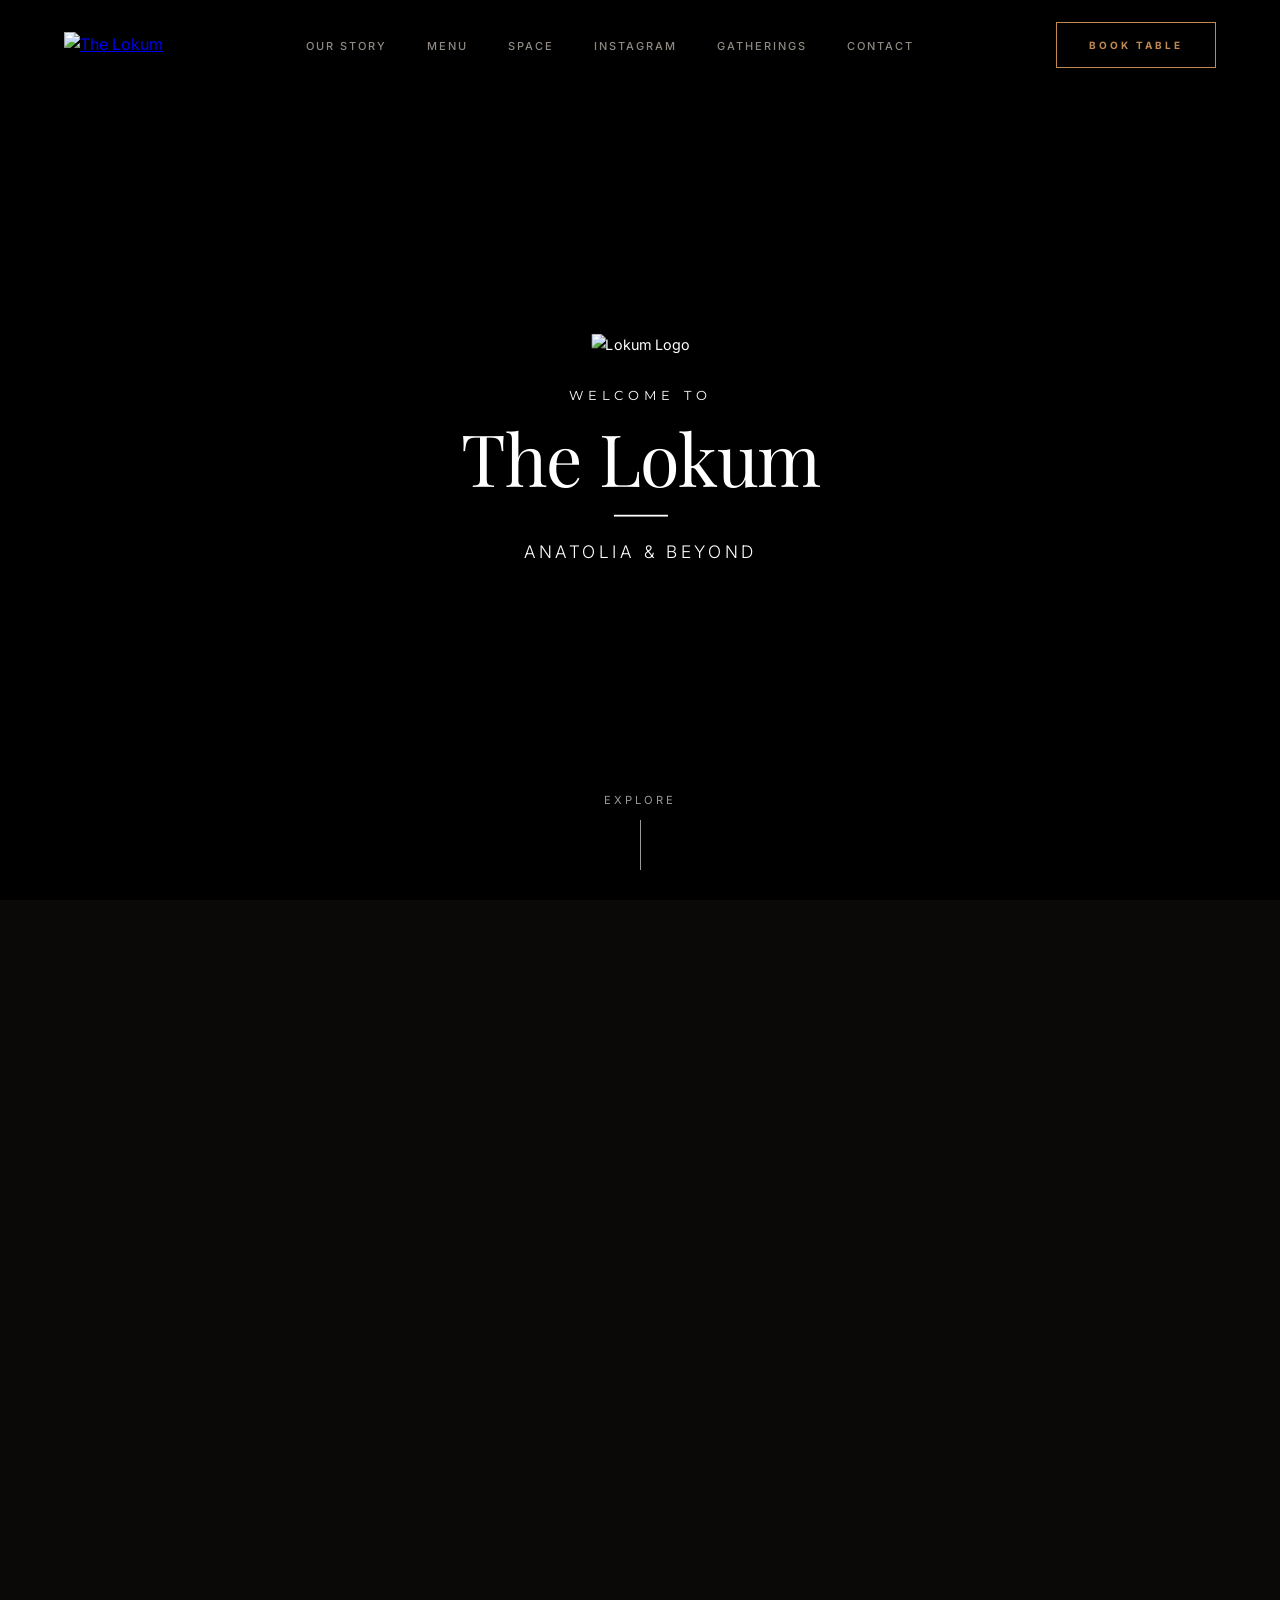
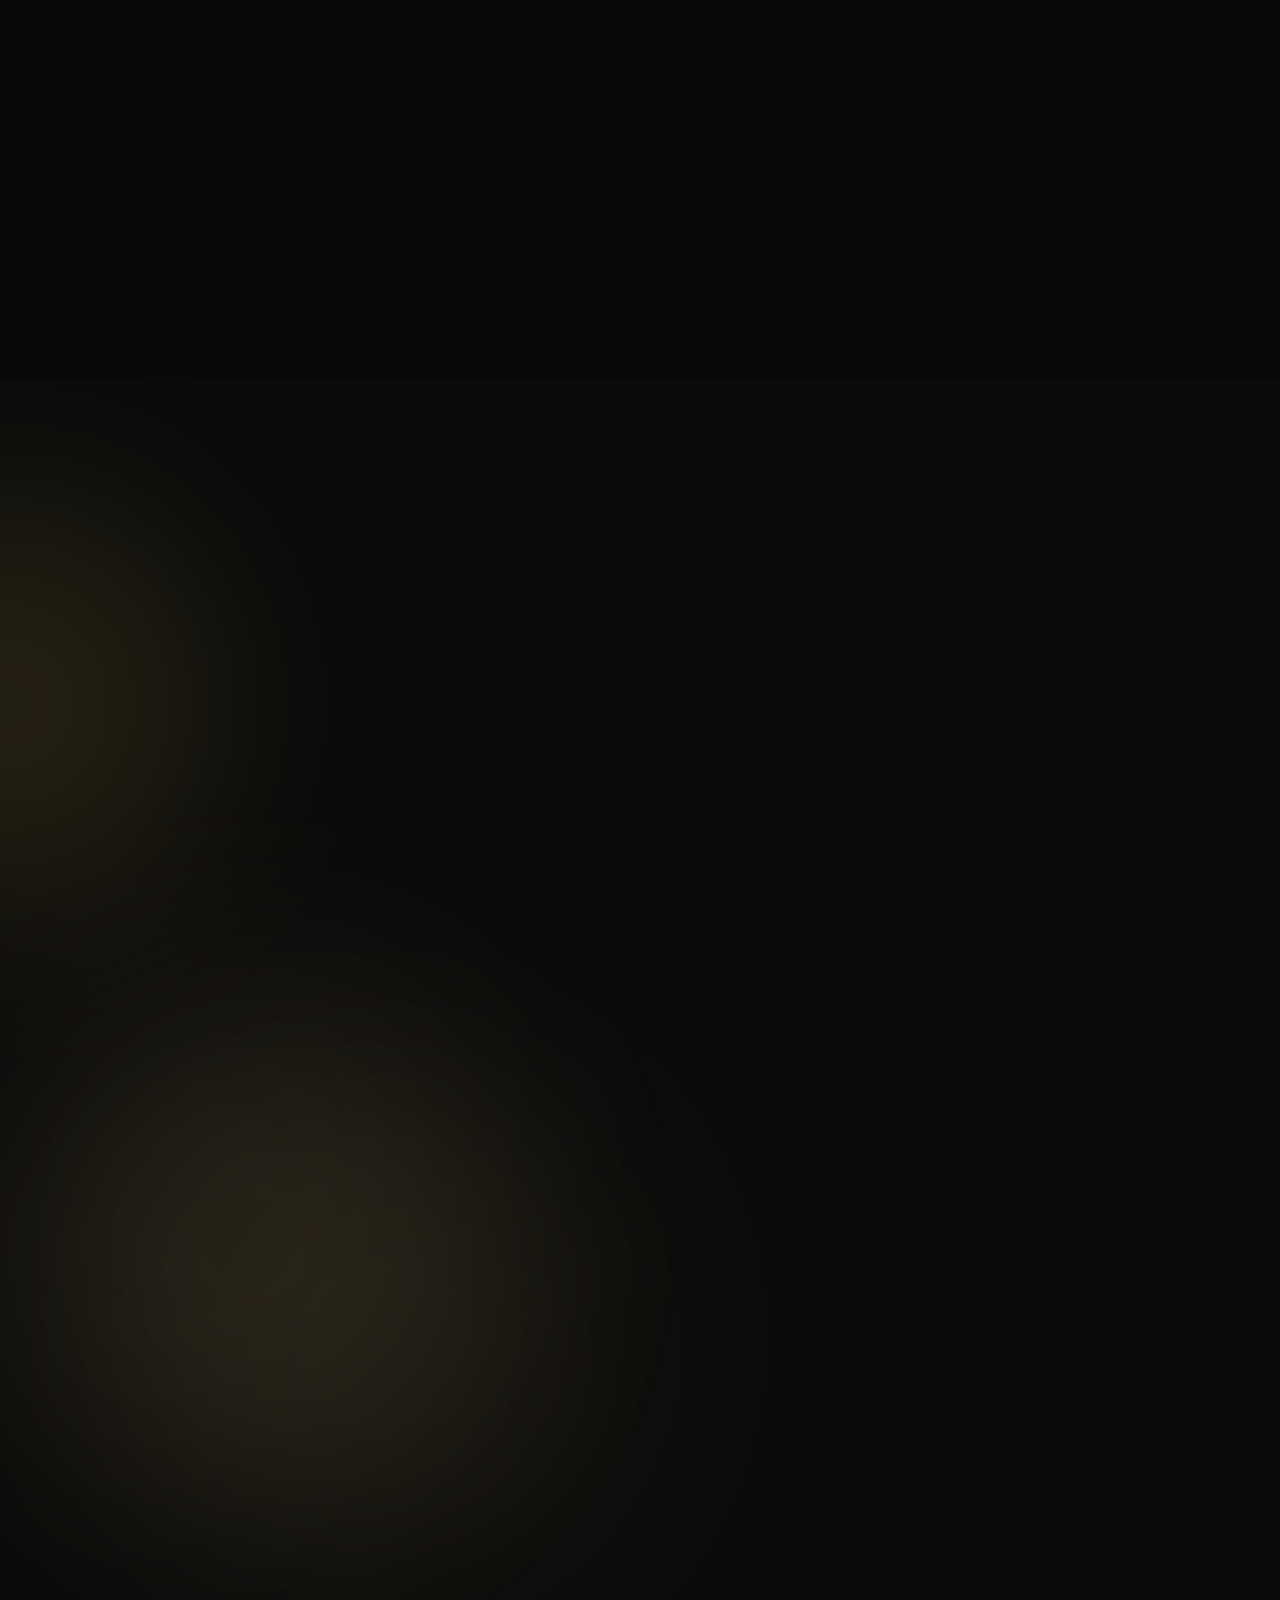
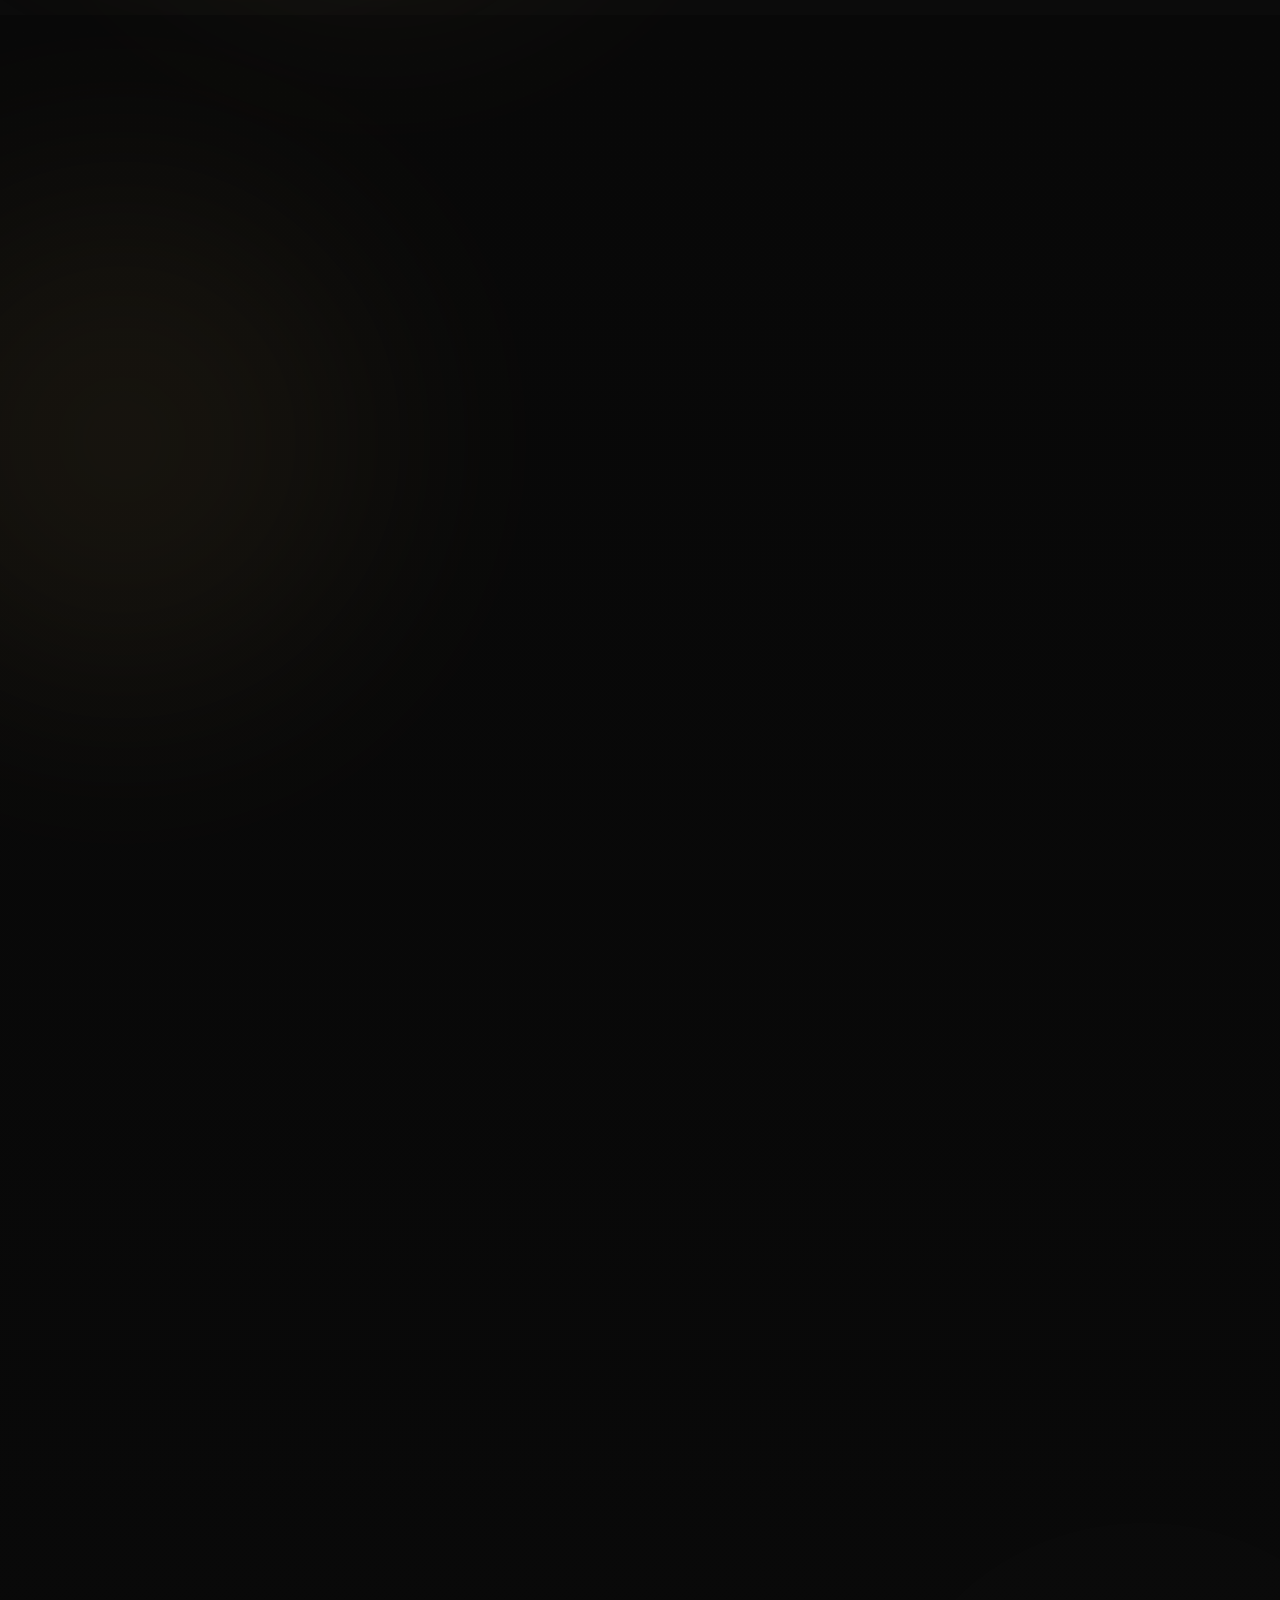
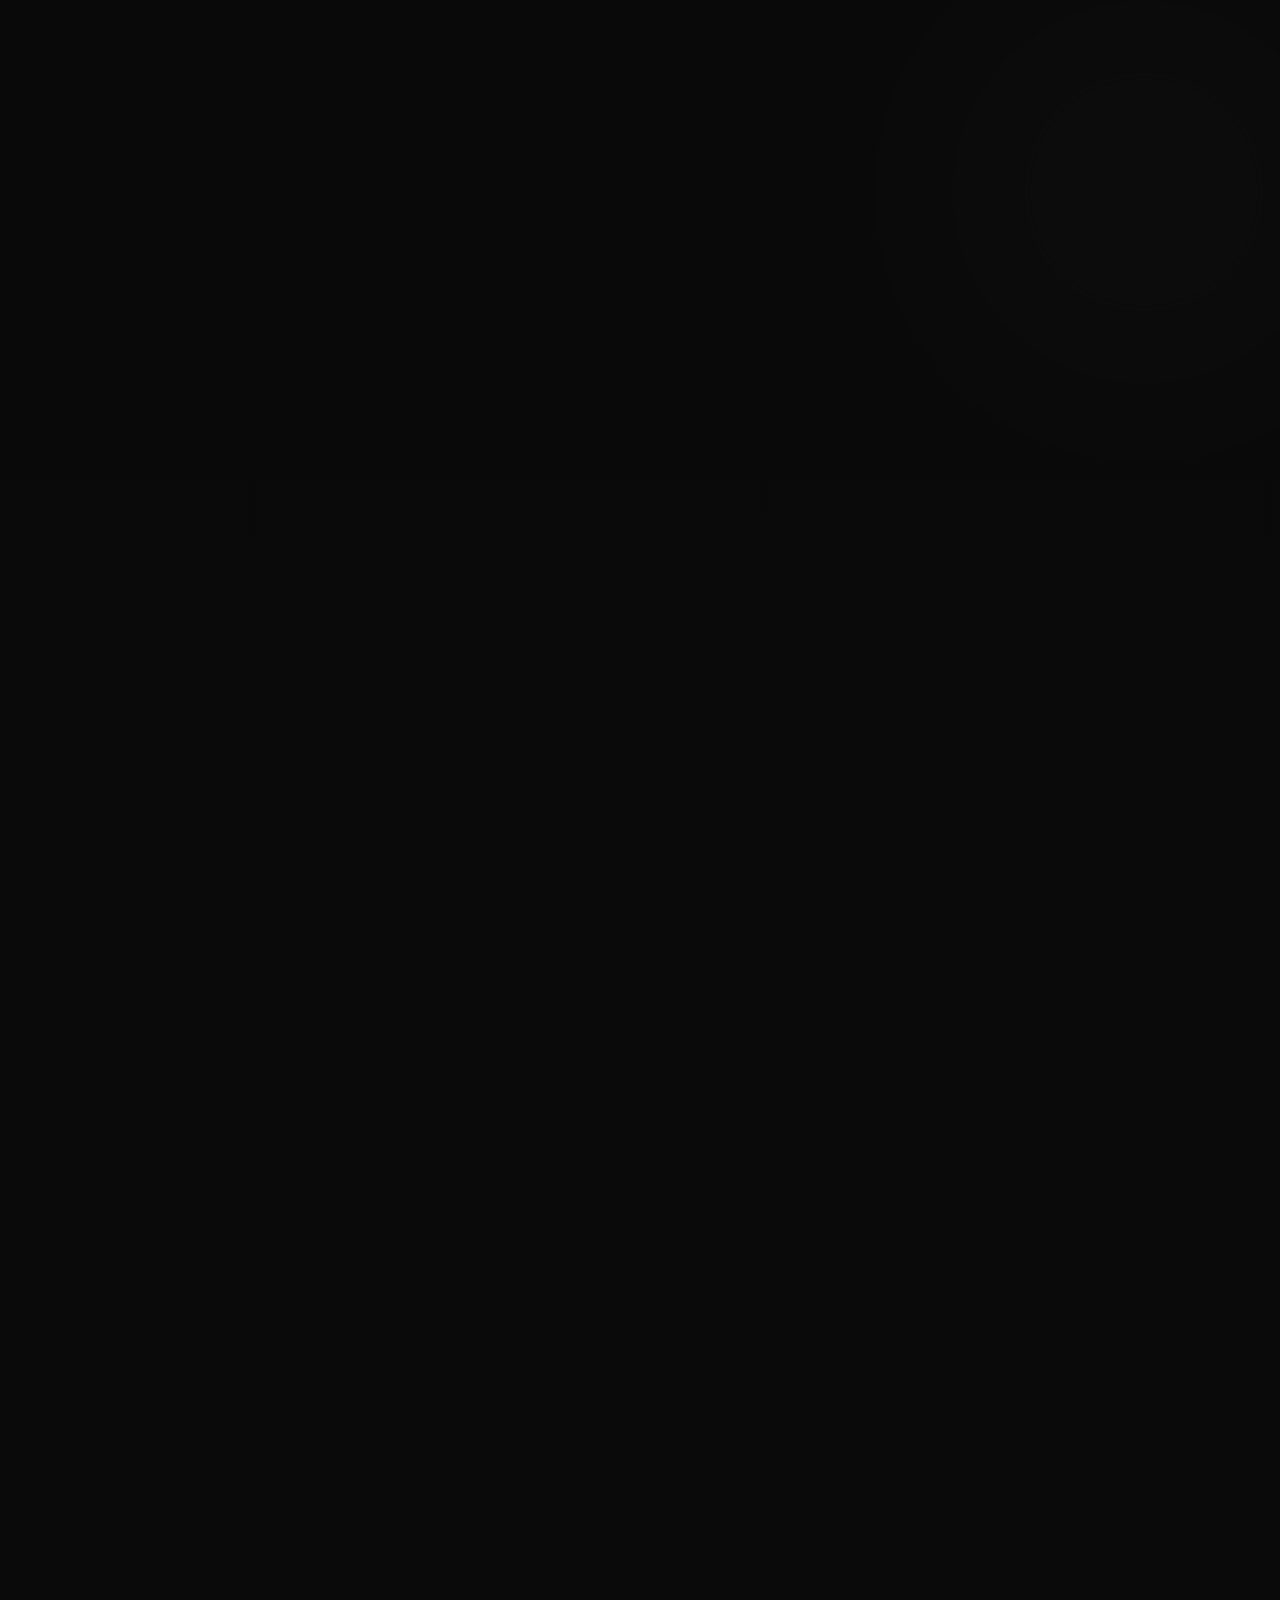
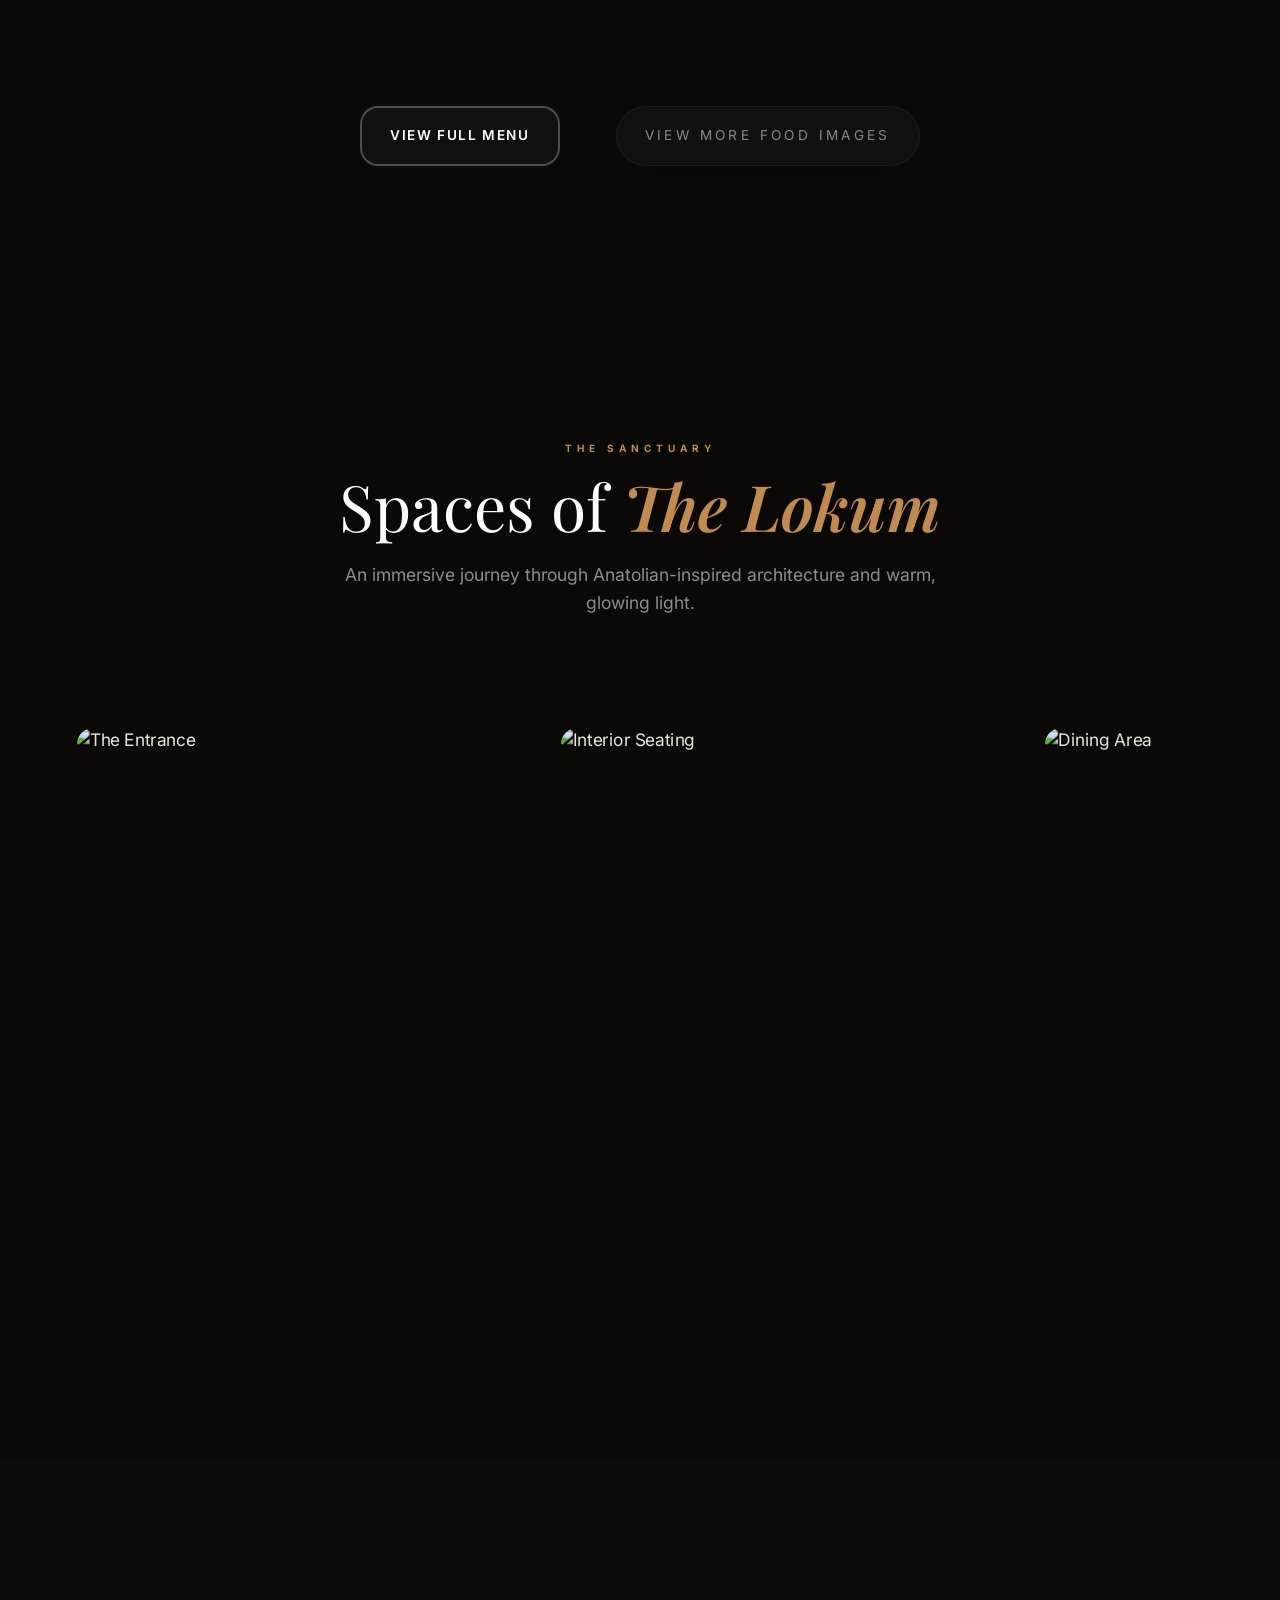
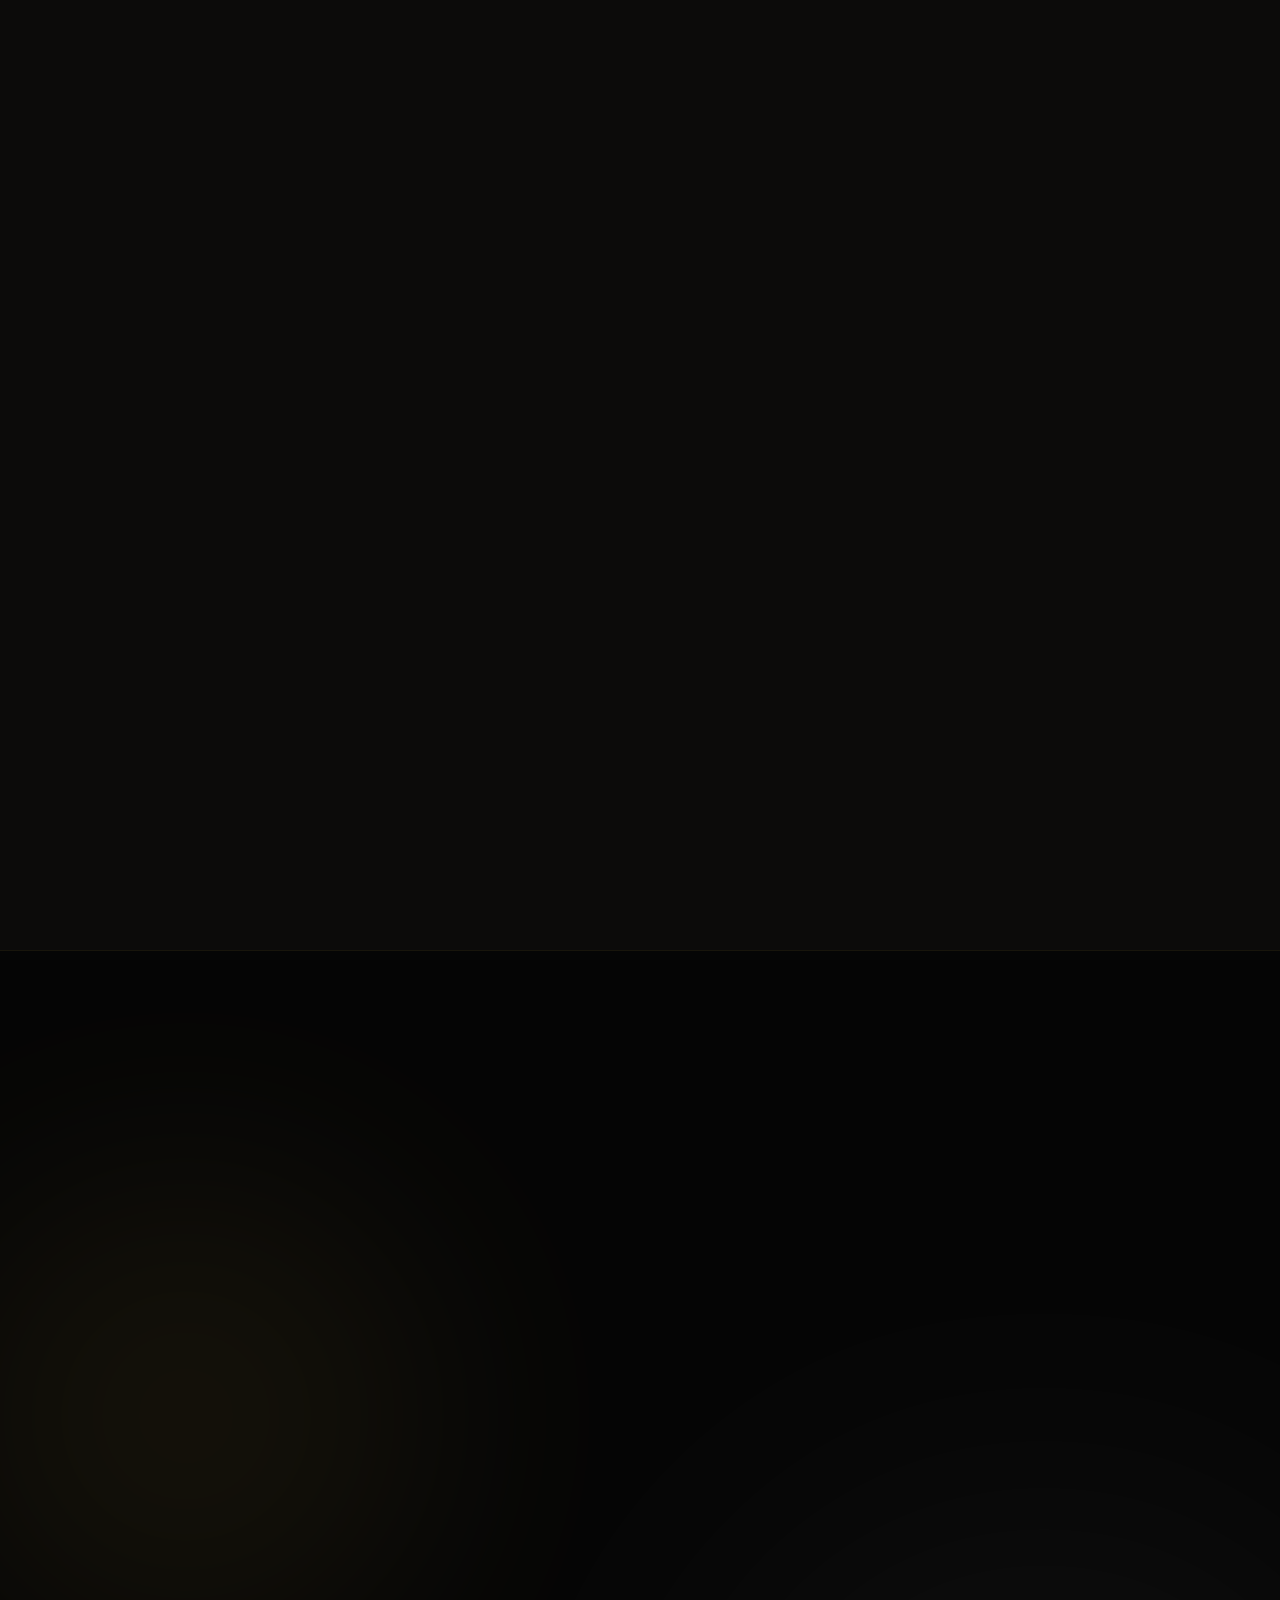
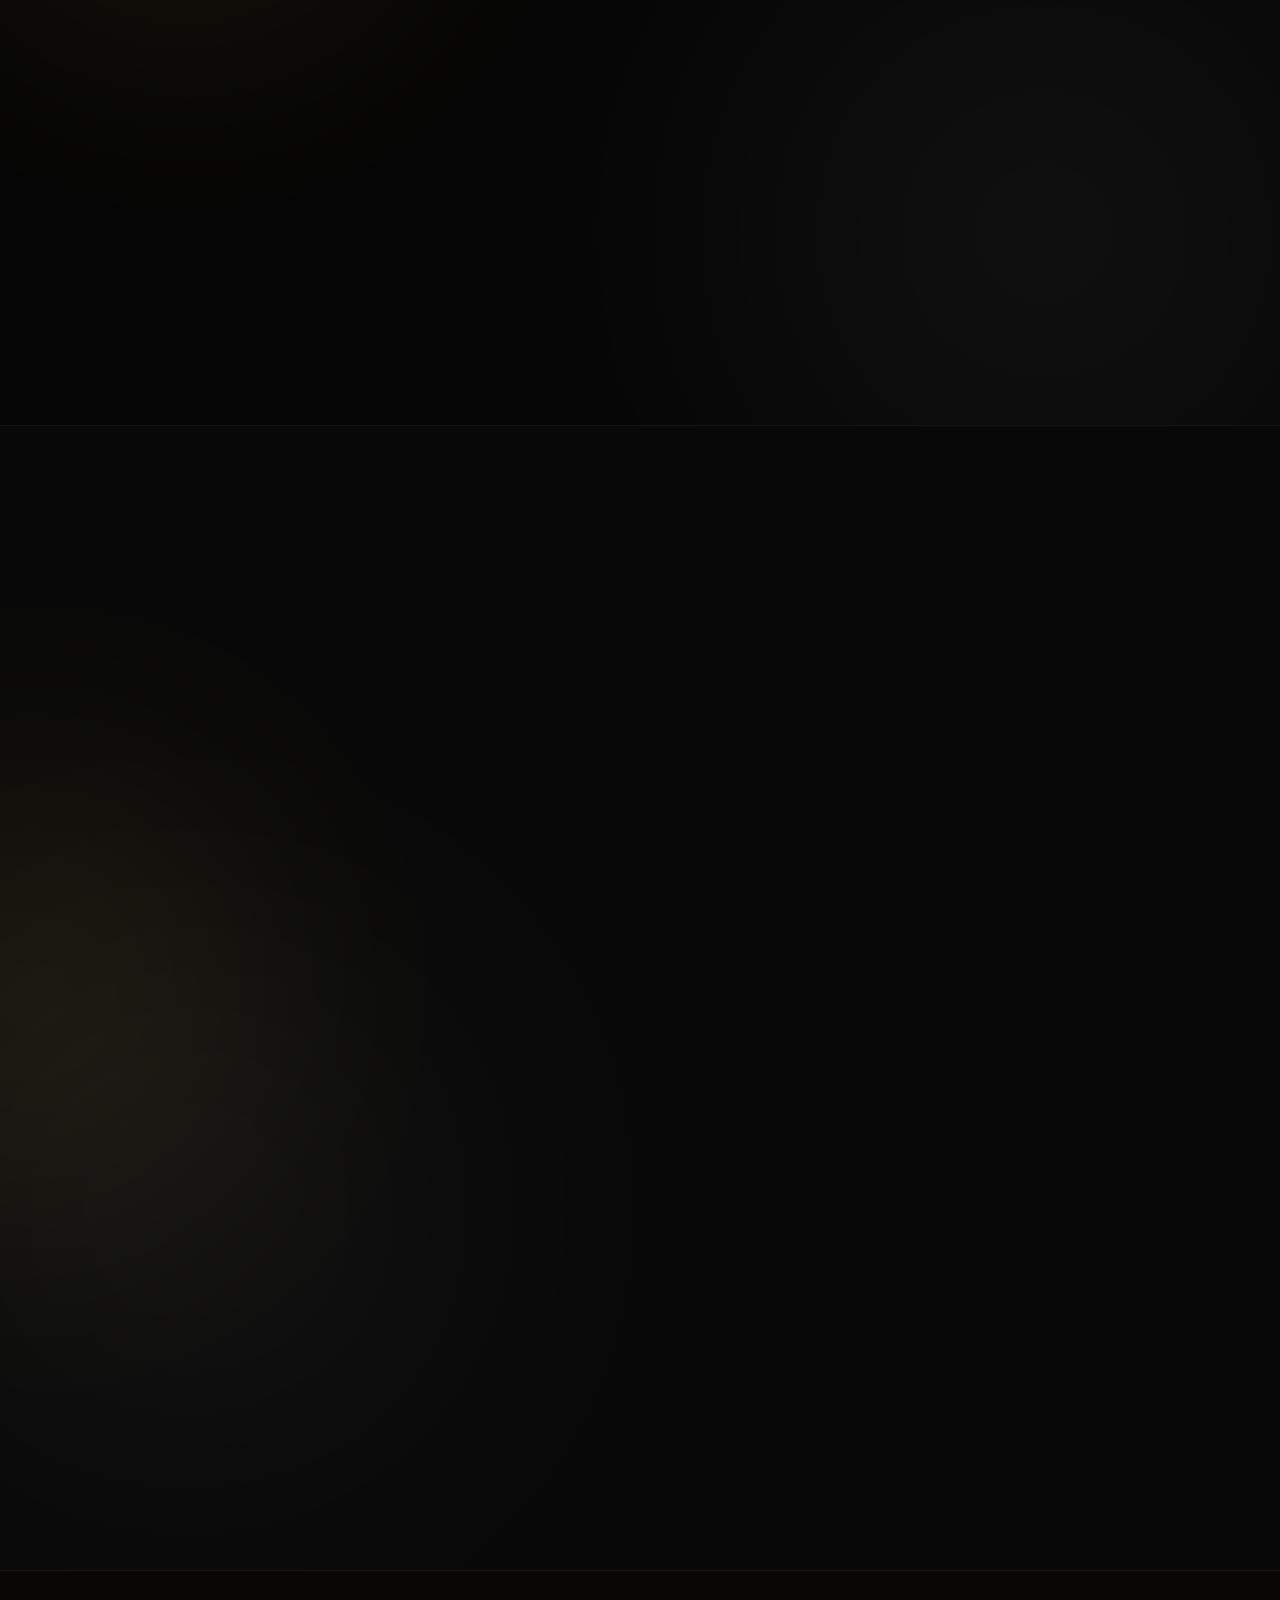
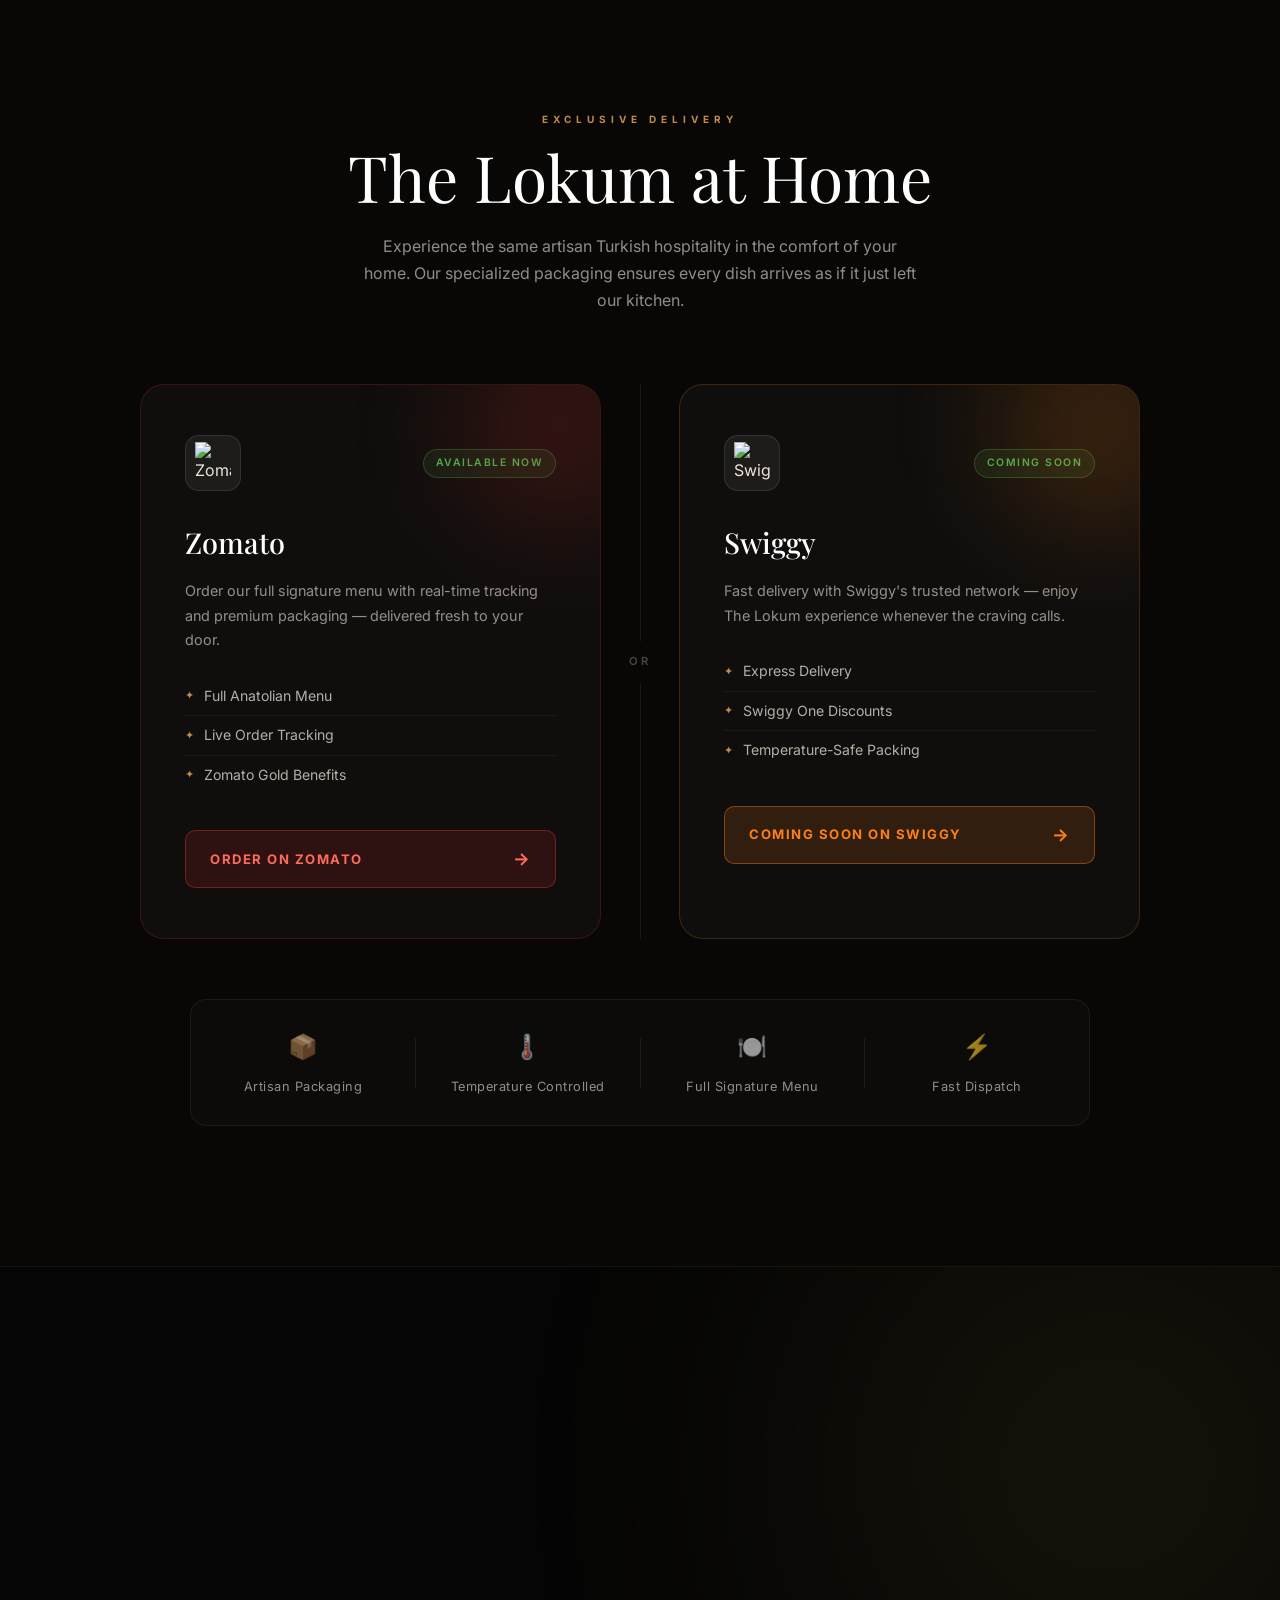
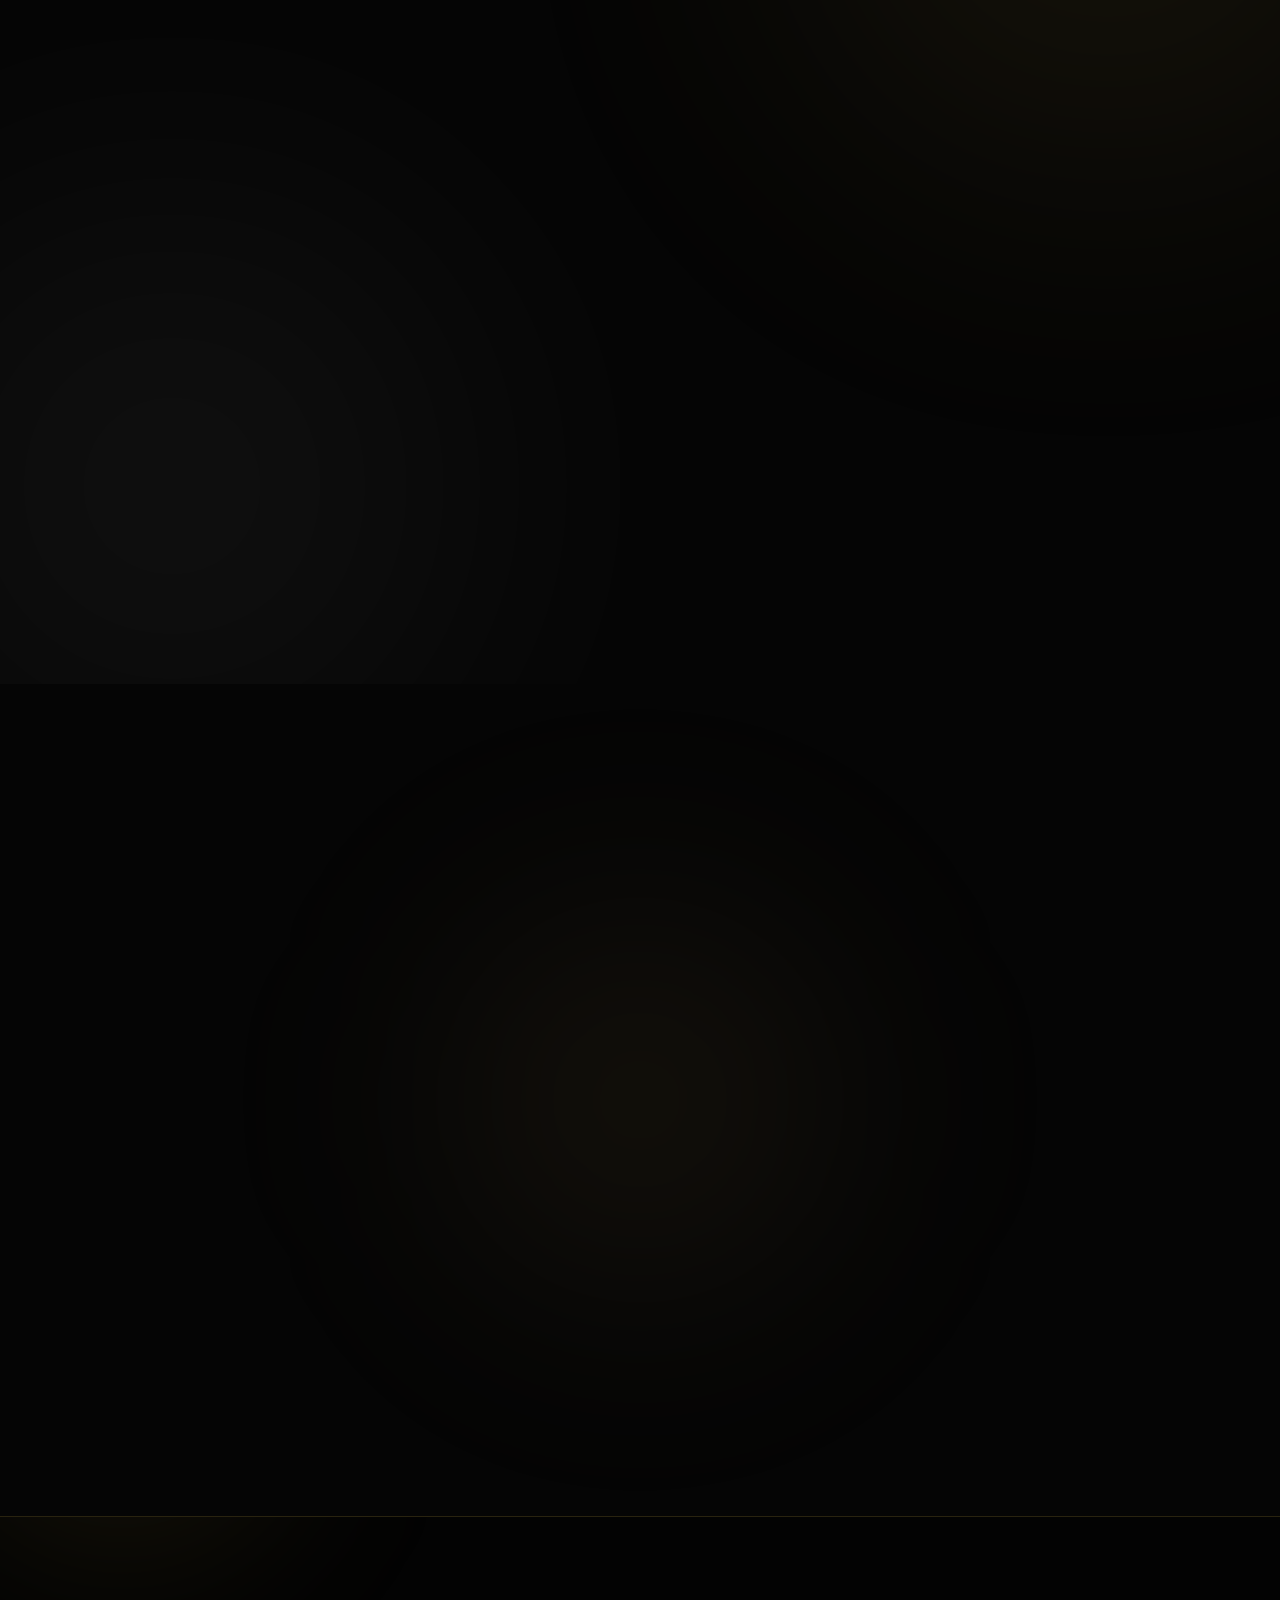
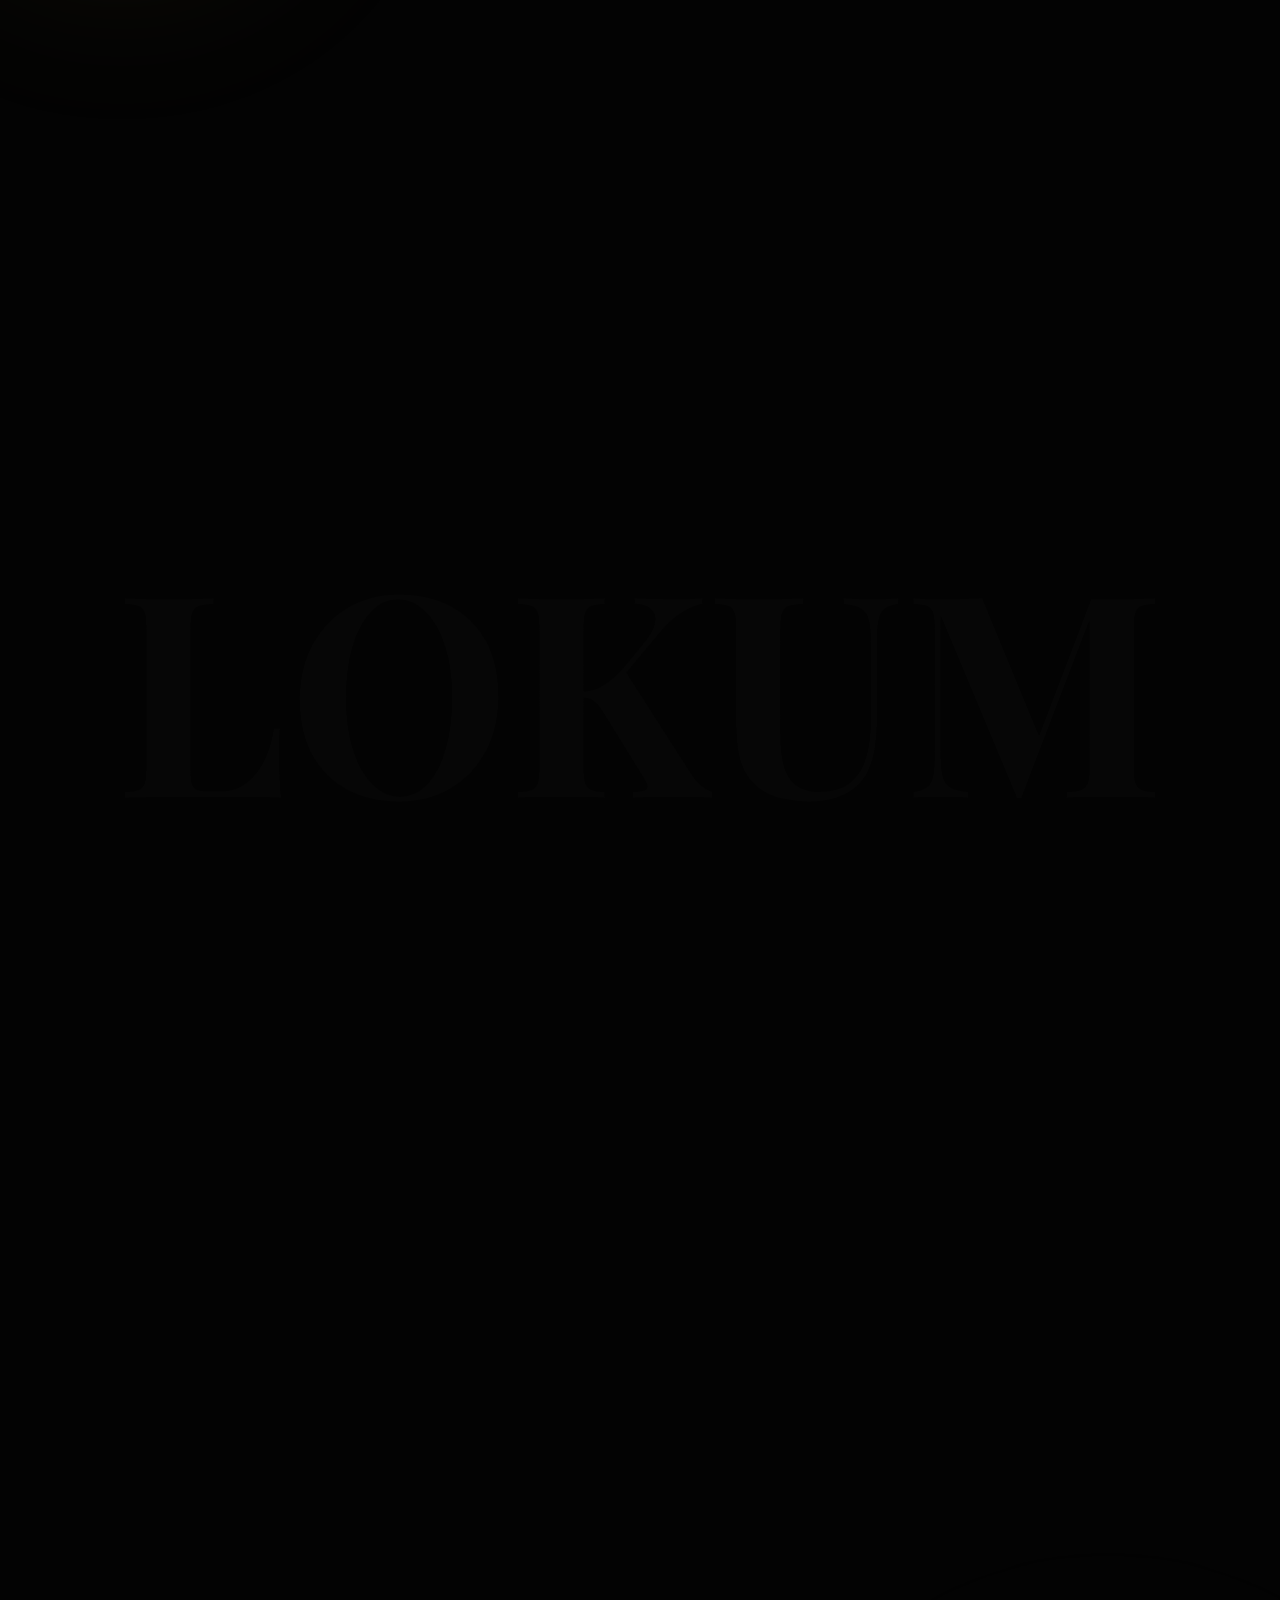
==== commit 341f5015: "Add files via upload" ====
--- a/index.html
+++ b/index.html
@@ -1,837 +1,1993 @@
-<!DOCTYPE html>
+<!doctype html>
 <html lang="en">
 
 <head>
-  <meta charset="UTF-8">
-  <meta name="viewport" content="width=device-width, initial-scale=1.0">
+  <meta charset="UTF-8" />
+  <meta name="viewport" content="width=device-width, initial-scale=1.0" />
   <title>The Lokum – Anatolia & Beyond</title>
 
-  <link rel="preconnect" href="https://fonts.googleapis.com">
-  <link rel="preconnect" href="https://fonts.gstatic.com" crossorigin>
+  <link rel="preconnect" href="https://fonts.googleapis.com" />
+  <link rel="preconnect" href="https://fonts.gstatic.com" crossorigin />
   <link
-    href="https://fonts.googleapis.com/css2?family=Inter:wght@300;400;500;600&family=Playfair+Display:ital,wght@0,400;0,600;1,400&display=swap"
-    rel="stylesheet">
-  <link rel="preconnect" href="https://fonts.googleapis.com">
-  <link rel="preconnect" href="https://fonts.gstatic.com" crossorigin>
-  <link href="https://fonts.googleapis.com/css2?family=Great+Vibes&display=swap" rel="stylesheet">
-  <link rel="stylesheet" href="style.css">
-  <link
-    href="https://fonts.googleapis.com/css2?family=Playfair+Display:wght@500;700&family=Montserrat:wght@400;500&display=swap"
-    rel="stylesheet">
+    href="https://fonts.googleapis.com/css2?family=Inter:wght@300;400;500;600&family=Playfair+Display:ital,wght@0,400;0,500;0,600;0,700;1,400&family=Montserrat:wght@400;500&family=Great+Vibes&display=swap"
+    rel="stylesheet" />
+  <link rel="stylesheet" href="style.css" />
+  <link rel="stylesheet" href="https://unpkg.com/aos@next/dist/aos.css" />
   <!-- GSAP CORE -->
   <script src="https://unpkg.com/gsap@3/dist/gsap.min.js"></script>
   <script src="https://unpkg.com/gsap@3/dist/ScrollTrigger.min.js"></script>
+
   <style>
     /* Enables smooth scrolling when clicking links */
     html {
       scroll-behavior: smooth;
     }
+
+    /* --- ADVANCED GLOBAL THEME OVERRIDE --- */
+    /* Proper Light Mode Overrides that do not break position: fixed (Navbar) */
+    body.light-mode {
+      background-color: #fcfbf9 !important;
+      color: #1a1a1a !important;
+    }
+
+    /* Force all major sections to light backgrounds */
+    body.light-mode section,
+    body.light-mode header,
+    body.light-mode footer,
+    body.light-mode .hero,
+    body.light-mode #videos,
+    body.light-mode #continental-specials,
+    body.light-mode #reserve,
+    body.light-mode #ultra-footer,
+    body.light-mode .story-section {
+      background: #ffffff !important;
+      background-color: #ffffff !important;
+      color: #111 !important;
+    }
+
+    /* Ensure text inside elements becomes readable */
+    body.light-mode h1,
+    body.light-mode h2,
+    body.light-mode h3,
+    body.light-mode h4,
+    body.light-mode p,
+    body.light-mode a,
+    body.light-mode span:not([style*="color: #c3a343"]):not([class*="gold"]) {
+      color: #1a1a1a !important;
+      text-shadow: none !important;
+    }
+
+    /* Keep Gold acccents readable on white */
+    body.light-mode [style*="color: #c3a343"] {
+      color: #a38222 !important;
+    }
+
+    /* Soften dark panels in the footer / specials */
+    body.light-mode .super-left-panel,
+    body.light-mode .super-right-panel>div>div,
+    body.light-mode .special-card,
+    body.light-mode .video-card {
+      background: #f7f6f3 !important;
+      border: 1px solid rgba(0, 0, 0, 0.1) !important;
+      box-shadow: 0 10px 25px rgba(0, 0, 0, 0.05) !important;
+    }
+
+    /* Invert specific white logos */
+    body.light-mode .footer-giant-logo {
+      filter: invert(1) contrast(1.5) brightness(0.2) !important;
+    }
   </style>
-  <!-- ScrollSmoother -->
-  <script src="https://unpkg.com/gsap@3/dist/ScrollSmoother.min.js"></script>
+  <!-- ScrollSmoother removed: not available on unpkg (Club plugin), was silently breaking scroll offsets -->
 </head>
 
 <body>
-
-
-
-  <div id="smooth-wrapper">
-    <div id="smooth-content">
-      <nav class="navbar">
-        <div class="nav-inner">
-
-          <a href="#hero" class="nav-logo">
-            <img src="images/logo-web.png" alt="The Lokum">
+  <nav class="navbar">
+    <div class="nav-inner">
+      <a href="#hero" class="nav-logo">
+        <img src="images/logo-web.png" alt="The Lokum" />
+      </a>
+
+      <ul class="nav-links-desktop">
+        <li><a href="#about">Our Story</a></li>
+        <li><a href="menu.html">Menu</a></li>
+        <li><a href="#gallery">Space</a></li>
+        <li><a href="#instagram-highlights">Instagram</a></li>
+        <li><a href="#majlis">Gatherings</a></li>
+        <li><a href="#contact-info">Contact</a></li>
+      </ul>
+
+      <div class="nav-actions">
+        <a href="#reserve" class="nav-reserve">Book Table</a>
+
+        <button class="nav-toggle" id="menuToggle" aria-label="Toggle Menu">
+          <div class="nav-toggle-inner">
+            <span class="menu-label">Menu</span>
+            <div class="ham-box">
+              <span class="ham-line line-top"></span>
+              <span class="ham-line line-bottom"></span>
+            </div>
+          </div>
+        </button>
+      </div>
+    </div>
+  </nav>
+
+  <!-- Mobile Overlay  -->
+  <div class="mobile-menu-overlay" id="mobileMenu">
+    <div class="mobile-links">
+      <a href="#hero" class="mobile-link">Home</a>
+      <a href="menu.html" class="mobile-link">The Menu</a>
+      <a href="#about" class="mobile-link">Our Story</a>
+      <a href="#gallery" class="mobile-link">Spaces</a>
+      <a href="#majlis" class="mobile-link">Gatherings</a>
+      <a href="#instagram-highlights" class="mobile-link">Instagram</a>
+      <a href="#contact-info" class="mobile-link">Contact</a>
+      <a href="#reserve" class="mobile-link highlight">Reservations</a>
+    </div>
+
+    <div class="mobile-footer">
+      <div class="footer-logo">
+        <a href="#hero" class="mobile-logo-link">
+          <img src="images/logo-footer.png" alt="Brand Logo" />
+        </a>
+      </div>
+      <div class="footer-divider"></div>
+      <span class="location-text">Bengaluru, India</span>
+      <div class="mobile-socials">
+        <a href="https://www.instagram.com/the_lokum_restaurant/" class="social-lite">Instagram</a>
+        <a href="https://wa.me/917204616662" class="social-lite">WhatsApp</a>
+      </div>
+    </div>
+  </div>
+  <header class="hero" id="hero">
+    <div class="video-container">
+      <video class="hero-video" autoplay muted loop playsinline poster="images/outside.jpg">
+        <source src="videos/hero-video.mp4" type="video/mp4" />
+      </video>
+    </div>
+
+    <div class="hero-overlay"></div>
+
+    <div class="hero-content">
+      <div class="hero-logo-wrapper">
+        <img src="images/logo-footer.png" alt="Lokum Logo" class="hero-logo" />
+      </div>
+
+      <div class="hero-text-box">
+        <span class="hero-subtitle">Welcome to</span>
+        <h1 class="hero-title">The Lokum</h1>
+        <div class="hero-divider"></div>
+        <p class="hero-desc">Anatolia & Beyond</p>
+      </div>
+    </div>
+
+    <a href="#about" class="scroll-indicator">
+      <span class="scroll-text">Explore</span>
+      <div class="scroll-line-container">
+        <div class="scroll-line"></div>
+      </div>
+    </a>
+  </header>
+
+  <section id="about" class="story-section parallax-scene">
+    <div class="container luxe-grid">
+      <!-- Story Content -->
+      <div class="story-content" data-aos="fade-right">
+        <span class="luxe-eyebrow">Our Philosophy</span>
+        <h2 class="luxe-title">Fire, Tradition & <span>Anatolia</span></h2>
+        <div class="story-divider"></div>
+
+        <p class="story-lead">
+          'The Lokum' didn’t start as a restaurant idea. It started as a
+          feeling; a taste captured in a distant memory and sought after for
+          years.
+        </p>
+
+        <p class="story-body">
+          We wanted the food that comes out of true Anatolian kitchens… passed
+          down quietly through generations, guarded because the recipe means
+          something deeply personal to the family. When our chef arrived from
+          Turkey, he brought with him the rituals, the wood-fire techniques,
+          and the very soul of Anatolia to Bengaluru.
+        </p>
+
+        <p class="story-body">
+          Every dish starts with a moment of quiet intention. We cook close to
+          the flame, letting the fire leave its mark. It's food that carries a
+          whole country in its heart—designed so you can slow down, breathe,
+          and experience Turkish hospitality in its truest form.
+        </p>
+
+        <div class="story-cta">
+          <a href="menu.html" class="btn-minimal">Discover Menu</a>
+        </div>
+      </div>
+
+      <!-- Story Visuals -->
+      <div class="story-visuals" data-aos="fade-left">
+        <div class="img-stack">
+          <div class="img-main-wrap" data-tilt data-tilt-max="5" data-tilt-speed="1000">
+            <img src="images/outside2.jpg" alt="The Lokum Exterior" class="img-main" />
+          </div>
+          <div class="img-offset-wrap" data-aos="fade-up" data-aos-delay="300">
+            <img src="images/pic 2 v1.jpg" alt="Interior Details" class="img-offset" />
+          </div>
+          <div class="decorative-blob"></div>
+        </div>
+      </div>
+    </div>
+  </section>
+
+  <!-- ═══════════════════════════════════════
+           INSTAGRAM HIGHLIGHTS 
+      ════════════════════════════════════════ -->
+  <section id="instagram-highlights" class="insta-section" style="
+        position: relative;
+        overflow: hidden;
+        padding: 120px 0;
+        background: #0b0b0b;
+      ">
+    <!-- Ambient Background Effects -->
+    <div class="luxury-bg-elements" style="
+          pointer-events: none;
+          position: absolute;
+          inset: 0;
+          overflow: hidden;
+          z-index: 0;
+        ">
+      <div class="glow-orb orb-1" style="
+            opacity: 0.15;
+            top: 10%;
+            right: 10%;
+            background: #c3a343;
+            width: 400px;
+            height: 400px;
+            filter: blur(100px);
+          "></div>
+      <div class="glow-orb orb-2" style="
+            opacity: 0.1;
+            bottom: 10%;
+            left: 0%;
+            background: #e2c073;
+            width: 500px;
+            height: 500px;
+            filter: blur(120px);
+          "></div>
+      <div class="majlis-pattern-overlay" style="
+            opacity: 0.1;
+            background-image: url(&quot;images/pattern-bg.png&quot;);
+            background-size: cover;
+            mix-blend-mode: overlay;
+          "></div>
+    </div>
+
+    <div class="container" style="position: relative; z-index: 2">
+      <!-- Header -->
+      <div class="insta-header" style="text-align: center; margin-bottom: 60px">
+        <span class="section-tag-gold" data-aos="fade-up" style="
+              display: block;
+              font-size: 0.85rem;
+              letter-spacing: 4px;
+              color: #c3a343;
+              text-transform: uppercase;
+              margin-bottom: 15px;
+            ">✦ Social Spotlight ✦</span>
+        <h2 class="section-heading-premium" data-aos="fade-up" data-aos-delay="100" style="
+              color: #fff;
+              font-size: clamp(2.5rem, 5vw, 4rem);
+              font-family: &quot;Playfair Display&quot;, serif;
+              font-weight: 400;
+              margin-bottom: 20px;
+            ">
+          The Lokum on<br /><em style="font-style: italic; color: #c3a343">Instagram</em>
+        </h2>
+        <div class="premium-divider" data-aos="fade-up" data-aos-delay="200" style="
+              margin: 0 auto 25px;
+              width: 80px;
+              height: 1px;
+              background: linear-gradient(
+                90deg,
+                transparent,
+                #c3a343,
+                transparent
+              );
+            "></div>
+        <p class="insta-intro" data-aos="fade-up" data-aos-delay="300" style="
+              max-width: 600px;
+              margin: 0 auto;
+              color: rgba(255, 255, 255, 0.7);
+              font-size: 1.05rem;
+              line-height: 1.8;
+            ">
+          Immerse yourself in our visual journey. Follow the daily rituals,
+          fiery kitchens, and vibrant stories of Anatolia brought to life in
+          Bengaluru.
+        </p>
+      </div>
+
+      <!-- Reels Grid -->
+      <div class="insta-reels-grid" style="
+            display: flex;
+            gap: 40px;
+            justify-content: center;
+            flex-wrap: wrap;
+            margin-top: 50px;
+          ">
+        <!-- Reel Card 1 -->
+        <div class="insta-reel-card" data-aos="fade-up" style="
+              flex: 1;
+              max-width: 380px;
+              min-width: 300px;
+              background: rgba(15, 15, 15, 0.6);
+              border: 1px solid rgba(195, 163, 67, 0.15);
+              border-radius: 20px;
+              padding: 20px;
+              backdrop-filter: blur(15px);
+              -webkit-backdrop-filter: blur(15px);
+              box-shadow: 0 15px 40px rgba(0, 0, 0, 0.6);
+              transform: translateY(0);
+              transition: all 0.4s ease;
+            " onmouseover="
+              this.style.transform = 'translateY(-10px)';
+              this.style.borderColor = 'rgba(195,163,67,0.5)';
+              this.style.boxShadow = '0 20px 50px rgba(195,163,67,0.15)';
+            " onmouseout="
+              this.style.transform = 'translateY(0)';
+              this.style.borderColor = 'rgba(195,163,67,0.15)';
+              this.style.boxShadow = '0 15px 40px rgba(0,0,0,0.6)';
+            ">
+          <div class="insta-card-header" style="
+                display: flex;
+                align-items: center;
+                justify-content: space-between;
+                margin-bottom: 20px;
+              ">
+            <div style="display: flex; align-items: center; gap: 12px">
+              <div style="
+                    width: 44px;
+                    height: 44px;
+                    border-radius: 50%;
+                    padding: 2px;
+                    background: linear-gradient(
+                      45deg,
+                      #f09433 0%,
+                      #e6683c 25%,
+                      #dc2743 50%,
+                      #cc2366 75%,
+                      #bc1888 100%
+                    );
+                  ">
+                <img src="images/logo-footer.png" alt="Lokum" style="
+                      width: 100%;
+                      height: 100%;
+                      border-radius: 50%;
+                      object-fit: contain;
+                      background: #000;
+                      border: 2px solid #000;
+                    " />
+              </div>
+              <div>
+                <h4 style="
+                      font-family: &quot;Inter&quot;, sans-serif;
+                      font-size: 0.95rem;
+                      font-weight: 600;
+                      color: #fff;
+                      margin: 0;
+                    ">
+                  the_lokum_restaurant
+                </h4>
+                <p style="
+                      font-family: &quot;Inter&quot;, sans-serif;
+                      font-size: 0.75rem;
+                      color: rgba(255, 255, 255, 0.5);
+                      margin: 0;
+                    ">
+                  Bengaluru, India
+                </p>
+              </div>
+            </div>
+          </div>
+
+          <div class="instagram-reel-container" style="
+                border-radius: 12px;
+                overflow: hidden;
+                background: #050505;
+                position: relative;
+                min-height: 480px;
+                display: flex;
+                align-items: center;
+                justify-content: center;
+              ">
+            <blockquote class="instagram-media" data-instgrm-permalink="https://www.instagram.com/reel/DV8smr-kWA3/"
+              data-instgrm-version="14" style="
+                  background: #000;
+                  border: 0;
+                  border-radius: 3px;
+                  margin: 1px;
+                  max-width: 540px;
+                  min-width: 326px;
+                  padding: 0;
+                  width: calc(100% - 2px);
+                "></blockquote>
+          </div>
+
+          <div class="insta-card-footer" style="margin-top: 20px; text-align: center">
+            <a href="https://www.instagram.com/reel/DV8smr-kWA3/" target="_blank" style="
+                  display: inline-flex;
+                  align-items: center;
+                  gap: 8px;
+                  color: #c3a343;
+                  font-size: 0.9rem;
+                  text-decoration: none;
+                  font-weight: 500;
+                  padding: 10px 24px;
+                  border: 1px solid rgba(195, 163, 67, 0.3);
+                  border-radius: 30px;
+                  transition: all 0.3s;
+                " onmouseover="
+                  this.style.background = 'rgba(195,163,67,0.1)';
+                  this.style.borderColor = '#c3a343';
+                " onmouseout="
+                  this.style.background = 'transparent';
+                  this.style.borderColor = 'rgba(195,163,67,0.3)';
+                ">
+              <svg width="18" height="18" viewBox="0 0 24 24" fill="none" stroke="currentColor" stroke-width="2"
+                stroke-linecap="round" stroke-linejoin="round">
+                <rect x="2" y="2" width="20" height="20" rx="5" ry="5"></rect>
+                <path d="M16 11.37A4 4 0 1 1 12.63 8 4 4 0 0 1 16 11.37z"></path>
+                <line x1="17.5" y1="6.5" x2="17.51" y2="6.5"></line>
+              </svg>
+              View on Instagram
+            </a>
+          </div>
+        </div>
+
+        <!-- Reel Card 2 -->
+        <div class="insta-reel-card" data-aos="fade-up" data-aos-delay="200" style="
+              flex: 1;
+              max-width: 380px;
+              min-width: 300px;
+              background: rgba(15, 15, 15, 0.6);
+              border: 1px solid rgba(195, 163, 67, 0.15);
+              border-radius: 20px;
+              padding: 20px;
+              backdrop-filter: blur(15px);
+              -webkit-backdrop-filter: blur(15px);
+              box-shadow: 0 15px 40px rgba(0, 0, 0, 0.6);
+              transform: translateY(0);
+              transition: all 0.4s ease;
+            " onmouseover="
+              this.style.transform = 'translateY(-10px)';
+              this.style.borderColor = 'rgba(195,163,67,0.5)';
+              this.style.boxShadow = '0 20px 50px rgba(195,163,67,0.15)';
+            " onmouseout="
+              this.style.transform = 'translateY(0)';
+              this.style.borderColor = 'rgba(195,163,67,0.15)';
+              this.style.boxShadow = '0 15px 40px rgba(0,0,0,0.6)';
+            ">
+          <div class="insta-card-header" style="
+                display: flex;
+                align-items: center;
+                justify-content: space-between;
+                margin-bottom: 20px;
+              ">
+            <div style="display: flex; align-items: center; gap: 12px">
+              <div style="
+                    width: 44px;
+                    height: 44px;
+                    border-radius: 50%;
+                    padding: 2px;
+                    background: linear-gradient(
+                      45deg,
+                      #f09433 0%,
+                      #e6683c 25%,
+                      #dc2743 50%,
+                      #cc2366 75%,
+                      #bc1888 100%
+                    );
+                  ">
+                <img src="images/logo-footer.png" alt="Lokum" style="
+                      width: 100%;
+                      height: 100%;
+                      border-radius: 50%;
+                      object-fit: contain;
+                      background: #000;
+                      border: 2px solid #000;
+                    " />
+              </div>
+              <div>
+                <h4 style="
+                      font-family: &quot;Inter&quot;, sans-serif;
+                      font-size: 0.95rem;
+                      font-weight: 600;
+                      color: #fff;
+                      margin: 0;
+                    ">
+                  the_lokum_restaurant
+                </h4>
+                <p style="
+                      font-family: &quot;Inter&quot;, sans-serif;
+                      font-size: 0.75rem;
+                      color: rgba(255, 255, 255, 0.5);
+                      margin: 0;
+                    ">
+                  Bengaluru, India
+                </p>
+              </div>
+            </div>
+          </div>
+
+          <div class="instagram-reel-container" style="
+                border-radius: 12px;
+                overflow: hidden;
+                background: #050505;
+                position: relative;
+                min-height: 480px;
+                display: flex;
+                align-items: center;
+                justify-content: center;
+              ">
+            <!-- Using another Lokum link or the same reel parameter -->
+            <blockquote class="instagram-media" data-instgrm-permalink="https://www.instagram.com/reel/DV-KMrLk7sZ/"
+              data-instgrm-version="14" style="
+                  background: #000;
+                  border: 0;
+                  border-radius: 3px;
+                  margin: 1px;
+                  max-width: 540px;
+                  min-width: 326px;
+                  padding: 0;
+                  width: calc(100% - 2px);
+                "></blockquote>
+          </div>
+
+          <div class="insta-card-footer" style="margin-top: 20px; text-align: center">
+            <a href="https://www.instagram.com/reel/DV-KMrLk7sZ/" target="_blank" style="
+                  display: inline-flex;
+                  align-items: center;
+                  gap: 8px;
+                  color: #c3a343;
+                  font-size: 0.9rem;
+                  text-decoration: none;
+                  font-weight: 500;
+                  padding: 10px 24px;
+                  border: 1px solid rgba(195, 163, 67, 0.3);
+                  border-radius: 30px;
+                  transition: all 0.3s;
+                " onmouseover="
+                  this.style.background = 'rgba(195,163,67,0.1)';
+                  this.style.borderColor = '#c3a343';
+                " onmouseout="
+                  this.style.background = 'transparent';
+                  this.style.borderColor = 'rgba(195,163,67,0.3)';
+                ">
+              <svg width="18" height="18" viewBox="0 0 24 24" fill="none" stroke="currentColor" stroke-width="2"
+                stroke-linecap="round" stroke-linejoin="round">
+                <rect x="2" y="2" width="20" height="20" rx="5" ry="5"></rect>
+                <path d="M16 11.37A4 4 0 1 1 12.63 8 4 4 0 0 1 16 11.37z"></path>
+                <line x1="17.5" y1="6.5" x2="17.51" y2="6.5"></line>
+              </svg>
+              View on Instagram
+            </a>
+          </div>
+        </div>
+      </div>
+    </div>
+  </section>
+  <section id="menu" class="section-dark culinary-section" style="position: relative">
+    <!-- Awesome Background Effects -->
+    <div class="luxury-bg-elements" style="
+          pointer-events: none;
+          position: abCulinary Journeysolute;
+          inset: 0;
+          overflow: hidden;
+          z-index: 0;
+        ">
+      <div class="glow-orb orb-1" style="opacity: 0.08; top: 5%; left: -10%"></div>
+      <div class="glow-orb orb-2" style="opacity: 0.08; top: 45%; right: -5%"></div>
+      <div class="glow-orb orb-1" style="opacity: 0.06; bottom: 15%; left: 10%; background: #e2c073"></div>
+    </div>
+    <div class="container-narrow" style="position: relative; z-index: 2">
+      <!-- Premium Main Header -->
+      <div class="menu-header-center" style="text-align: center; margin-bottom: 80px">
+        <span class="section-tag-gold" style="
+              font-size: 0.85rem;
+              letter-spacing: 4px;
+              display: block;
+              margin-bottom: 15px;
+              color: #c3a343;
+              text-transform: uppercase;
+            " data-aos="fade-up">Artisan Offerings</span>
+        <h2 class="section-heading-premium" style="
+              color: #fff;
+              font-size: clamp(3rem, 6vw, 4.5rem);
+              font-family: &quot;Playfair Display&quot;, serif;
+              font-weight: 400;
+              font-style: italic;
+              margin-bottom: 20px;
+            " data-aos="fade-up" data-aos-delay="100">
+          Culinary Journey
+        </h2>
+        <div class="premium-divider" style="
+              margin: 0 auto 25px;
+              width: 80px;
+              height: 1px;
+              background: linear-gradient(
+                90deg,
+                transparent,
+                #c3a343,
+                transparent
+              );
+            " data-aos="fade-up" data-aos-delay="200"></div>
+        <p class="section-text-light" style="
+              max-width: 500px;
+              margin: 0 auto;
+              color: rgba(255, 255, 255, 0.7);
+              font-size: 1rem;
+              line-height: 1.8;
+            " data-aos="fade-up" data-aos-delay="300">
+          From the energetic streets of Istanbul to the serene coasts of the
+          Aegean. Discover our handcrafted tasting journey.
+        </p>
+      </div>
+
+      <!-- Soups & Salads -->
+      <div class="course-header" style="text-align: center; margin: 100px 0 50px">
+        <span style="
+              font-family: &quot;Inter&quot;, sans-serif;
+              font-size: 0.75rem;
+              font-weight: 500;
+              letter-spacing: 6px;
+              color: rgba(195, 163, 67, 0.8);
+              text-transform: uppercase;
+              display: block;
+              margin-bottom: 12px;
+            " data-aos="fade-up">Course I</span>
+        <h3 style="
+              font-family: &quot;Playfair Display&quot;, serif;
+              font-size: 2.4rem;
+              color: #fff;
+              font-weight: 400;
+              letter-spacing: 1px;
+              margin-bottom: 25px;
+            " data-aos="fade-up" data-aos-delay="100">
+          Soups & Salads
+        </h3>
+        <div style="
+              width: 1px;
+              height: 50px;
+              background: linear-gradient(
+                to bottom,
+                rgba(195, 163, 67, 0.7),
+                transparent
+              );
+              margin: 0 auto;
+            " data-aos="fade-up" data-aos-delay="200"></div>
+      </div>
+      <div class="culinary-grid" style="
+            margin-top: 0;
+            grid-template-columns: repeat(auto-fit, minmax(320px, 420px));
+            justify-content: center;
+          ">
+        <div class="culinary-card" data-aos="fade-down" data-aos-delay="0">
+          <img src="Culinary%20Journey/soups.jpeg" loading="lazy" decoding="async" alt="Soups Menu" />
+        </div>
+        <div class="culinary-card" data-aos="fade-down" data-aos-delay="150">
+          <img src="Culinary%20Journey/salads.jpeg" loading="lazy" decoding="async" alt="Salads Menu" />
+        </div>
+      </div>
+
+      <!-- Starters & Mezze -->
+      <div class="course-header" style="text-align: center; margin: 120px 0 50px">
+        <span style="
+              font-family: &quot;Inter&quot;, sans-serif;
+              font-size: 0.75rem;
+              font-weight: 500;
+              letter-spacing: 6px;
+              color: rgba(195, 163, 67, 0.8);
+              text-transform: uppercase;
+              display: block;
+              margin-bottom: 12px;
+            " data-aos="fade-up">Course II</span>
+        <h3 style="
+              font-family: &quot;Playfair Display&quot;, serif;
+              font-size: 2.4rem;
+              color: #fff;
+              font-weight: 400;
+              letter-spacing: 1px;
+              margin-bottom: 25px;
+            " data-aos="fade-up" data-aos-delay="100">
+          Starters & Mezze
+        </h3>
+        <div style="
+              width: 1px;
+              height: 50px;
+              background: linear-gradient(
+                to bottom,
+                rgba(195, 163, 67, 0.7),
+                transparent
+              );
+              margin: 0 auto;
+            " data-aos="fade-up" data-aos-delay="200"></div>
+      </div>
+      <div class="culinary-grid" style="
+            margin-top: 0;
+            grid-template-columns: repeat(auto-fit, minmax(320px, 420px));
+            justify-content: center;
+          ">
+        <div class="culinary-card" data-aos="fade-down" data-aos-delay="0">
+          <img src="Culinary%20Journey/starter1.jpeg" loading="lazy" decoding="async" alt="Starters Menu" />
+        </div>
+        <div class="culinary-card" data-aos="fade-down" data-aos-delay="300">
+          <img src="Culinary%20Journey/statres1.jpeg" loading="lazy" decoding="async" alt="Starters Menu" />
+        </div>
+        <div class="culinary-card" data-aos="fade-down" data-aos-delay="0">
+          <img src="Culinary%20Journey/mezze1.jpeg" loading="lazy" decoding="async" alt="Mezze Menu" />
+        </div>
+        <div class="culinary-card" data-aos="fade-down" data-aos-delay="150">
+          <img src="Culinary%20Journey/mezze%202.jpeg" loading="lazy" decoding="async" alt="Mezze Menu" />
+        </div>
+      </div>
+
+      <!-- Main Courses -->
+      <div class="course-header" style="text-align: center; margin: 120px 0 50px">
+        <span style="
+              font-family: &quot;Inter&quot;, sans-serif;
+              font-size: 0.75rem;
+              font-weight: 500;
+              letter-spacing: 6px;
+              color: rgba(195, 163, 67, 0.8);
+              text-transform: uppercase;
+              display: block;
+              margin-bottom: 12px;
+            " data-aos="fade-up">Course III</span>
+        <h3 style="
+              font-family: &quot;Playfair Display&quot;, serif;
+              font-size: 2.4rem;
+              color: #fff;
+              font-weight: 400;
+              letter-spacing: 1px;
+              margin-bottom: 25px;
+            " data-aos="fade-up" data-aos-delay="100">
+          Main Courses
+        </h3>
+        <div style="
+              width: 1px;
+              height: 50px;
+              background: linear-gradient(
+                to bottom,
+                rgba(195, 163, 67, 0.7),
+                transparent
+              );
+              margin: 0 auto;
+            " data-aos="fade-up" data-aos-delay="200"></div>
+      </div>
+      <div class="culinary-grid" style="
+            margin-top: 0;
+            grid-template-columns: repeat(auto-fit, minmax(320px, 420px));
+            justify-content: center;
+          ">
+        <div class="culinary-card" data-aos="fade-down" data-aos-delay="0">
+          <img src="Culinary%20Journey/mains.jpeg" loading="lazy" decoding="async" alt="Mains Menu" />
+        </div>
+        <div class="culinary-card" data-aos="fade-down" data-aos-delay="150">
+          <img src="Culinary%20Journey/trdintional%20oven%20dishes%201.jpeg" loading="lazy" decoding="async"
+            alt="Traditional Oven Dishes" />
+        </div>
+        <div class="culinary-card" data-aos="fade-down" data-aos-delay="300">
+          <img src="Culinary%20Journey/pasta.jpeg" loading="lazy" decoding="async" alt="Pasta Menu" />
+        </div>
+      </div>
+
+      <!-- Signature Kebabs -->
+      <div class="course-header" style="text-align: center; margin: 120px 0 50px">
+        <span style="
+              font-family: &quot;Inter&quot;, sans-serif;
+              font-size: 0.75rem;
+              font-weight: 500;
+              letter-spacing: 6px;
+              color: rgba(195, 163, 67, 0.8);
+              text-transform: uppercase;
+              display: block;
+              margin-bottom: 12px;
+            " data-aos="fade-up">Course IV</span>
+        <h3 style="
+              font-family: &quot;Playfair Display&quot;, serif;
+              font-size: 2.4rem;
+              color: #fff;
+              font-weight: 400;
+              letter-spacing: 1px;
+              margin-bottom: 25px;
+            " data-aos="fade-up" data-aos-delay="100">
+          Signature Kebabs
+        </h3>
+        <div style="
+              width: 1px;
+              height: 50px;
+              background: linear-gradient(
+                to bottom,
+                rgba(195, 163, 67, 0.7),
+                transparent
+              );
+              margin: 0 auto;
+            " data-aos="fade-up" data-aos-delay="200"></div>
+      </div>
+      <div class="culinary-grid" style="
+            margin-top: 0;
+            grid-template-columns: repeat(auto-fit, minmax(320px, 420px));
+            justify-content: center;
+          ">
+        <div class="culinary-card" data-aos="fade-down" data-aos-delay="0">
+          <img src="Culinary%20Journey/kebab.jpeg" loading="lazy" decoding="async" alt="Kebab Menu" />
+        </div>
+        <div class="culinary-card" data-aos="fade-down" data-aos-delay="150">
+          <img src="Culinary%20Journey/kebabs%202.jpeg" loading="lazy" decoding="async" alt="Kebab Menu" />
+        </div>
+      </div>
+
+      <!-- The Lokum Specials -->
+      <div class="course-header" style="text-align: center; margin: 120px 0 50px">
+        <span style="
+              font-family: &quot;Inter&quot;, sans-serif;
+              font-size: 0.75rem;
+              font-weight: 500;
+              letter-spacing: 6px;
+              color: rgba(195, 163, 67, 0.8);
+              text-transform: uppercase;
+              display: block;
+              margin-bottom: 12px;
+            " data-aos="fade-up">Chef's Exclusives</span>
+        <h3 style="
+              font-family: &quot;Playfair Display&quot;, serif;
+              font-size: 2.4rem;
+              color: #fff;
+              font-weight: 400;
+              letter-spacing: 1px;
+              margin-bottom: 25px;
+            " data-aos="fade-up" data-aos-delay="100">
+          The Lokum Specials
+        </h3>
+        <div style="
+              width: 1px;
+              height: 50px;
+              background: linear-gradient(
+                to bottom,
+                rgba(195, 163, 67, 0.7),
+                transparent
+              );
+              margin: 0 auto;
+            " data-aos="fade-up" data-aos-delay="200"></div>
+      </div>
+      <div class="culinary-grid" style="
+            margin-top: 0;
+            grid-template-columns: repeat(auto-fit, minmax(320px, 420px));
+            justify-content: center;
+          ">
+        <div class="culinary-card" data-aos="fade-down" data-aos-delay="0">
+          <img src="Culinary%20Journey/lokum%20sepical.jpeg" loading="lazy" decoding="async" alt="Lokum Special Menu" />
+        </div>
+        <div class="culinary-card" data-aos="fade-down" data-aos-delay="150">
+          <img src="Culinary%20Journey/lokumspecial%202.jpeg" loading="lazy" decoding="async"
+            alt="Lokum Special Menu" />
+        </div>
+        <div class="culinary-card" data-aos="fade-down" data-aos-delay="300">
+          <img src="Culinary%20Journey/lokumspecial2.jpeg" loading="lazy" decoding="async" alt="Lokum Special Menu" />
+        </div>
+        <div class="culinary-card" data-aos="fade-down" data-aos-delay="0">
+          <img src="Culinary%20Journey/kashmiri%20sepcial.jpeg" loading="lazy" decoding="async"
+            alt="Kashmiri Special Menu" />
+        </div>
+      </div>
+
+      <!-- Desserts -->
+      <div class="course-header" style="text-align: center; margin: 120px 0 50px">
+        <span style="
+              font-family: &quot;Inter&quot;, sans-serif;
+              font-size: 0.75rem;
+              font-weight: 500;
+              letter-spacing: 6px;
+              color: rgba(195, 163, 67, 0.8);
+              text-transform: uppercase;
+              display: block;
+              margin-bottom: 12px;
+            " data-aos="fade-up">Finale</span>
+        <h3 style="
+              font-family: &quot;Playfair Display&quot;, serif;
+              font-size: 2.4rem;
+              color: #fff;
+              font-weight: 400;
+              letter-spacing: 1px;
+              margin-bottom: 25px;
+            " data-aos="fade-up" data-aos-delay="100">
+          Desserts
+        </h3>
+        <div style="
+              width: 1px;
+              height: 50px;
+              background: linear-gradient(
+                to bottom,
+                rgba(195, 163, 67, 0.7),
+                transparent
+              );
+              margin: 0 auto;
+            " data-aos="fade-up" data-aos-delay="200"></div>
+      </div>
+      <div class="culinary-grid" style="
+            margin-top: 0;
+            grid-template-columns: repeat(auto-fit, minmax(320px, 420px));
+            justify-content: center;
+          ">
+        <div class="culinary-card" data-aos="fade-down" data-aos-delay="0">
+          <img src="Culinary%20Journey/dessert.jpeg" loading="lazy" decoding="async" alt="Dessert Menu" />
+        </div>
+      </div>
+
+      <!-- Drinks & Refreshments -->
+      <div class="course-header" style="text-align: center; margin: 120px 0 50px">
+        <span style="
+              font-family: &quot;Inter&quot;, sans-serif;
+              font-size: 0.75rem;
+              font-weight: 500;
+              letter-spacing: 6px;
+              color: rgba(195, 163, 67, 0.8);
+              text-transform: uppercase;
+              display: block;
+              margin-bottom: 12px;
+            " data-aos="fade-up">Libations</span>
+        <h3 style="
+              font-family: &quot;Playfair Display&quot;, serif;
+              font-size: 2.4rem;
+              color: #fff;
+              font-weight: 400;
+              letter-spacing: 1px;
+              margin-bottom: 25px;
+            " data-aos="fade-up" data-aos-delay="100">
+          Drinks & Refreshments
+        </h3>
+        <div style="
+              width: 1px;
+              height: 50px;
+              background: linear-gradient(
+                to bottom,
+                rgba(195, 163, 67, 0.7),
+                transparent
+              );
+              margin: 0 auto;
+            " data-aos="fade-up" data-aos-delay="200"></div>
+      </div>
+      <div class="culinary-grid" style="
+            margin-top: 0;
+            grid-template-columns: repeat(auto-fit, minmax(320px, 420px));
+            justify-content: center;
+          ">
+        <div class="culinary-card" data-aos="fade-down" data-aos-delay="0">
+          <img src="Culinary%20Journey/drinks.jpeg" loading="lazy" decoding="async" alt="Drinks Menu" />
+        </div>
+        <div class="culinary-card" data-aos="fade-down" data-aos-delay="150">
+          <img src="Culinary%20Journey/drinnks%202.jpeg" loading="lazy" decoding="async" alt="Drinks Menu" />
+        </div>
+        <div class="culinary-card" data-aos="fade-down" data-aos-delay="300">
+          <img src="Culinary%20Journey/drinks3.jpeg" loading="lazy" decoding="async" alt="Drinks Menu" />
+        </div>
+        <div class="culinary-card" data-aos="fade-down" data-aos-delay="0">
+          <img src="Culinary%20Journey/drinks%204.jpeg" loading="lazy" decoding="async" alt="Drinks Menu" />
+        </div>
+      </div>
+
+      <br />
+      <br />
+
+      <div class="menu-actions">
+        <a href="menu.html" target="_blank" rel="noopener" class="btn-outline">View Full Menu</a>
+        <br />
+        <a href="https://drive.google.com/drive/folders/14kx1fKw83hNUSuvEbh6V617DU1KVlGL0?usp=sharing" target="_blank"
+          rel="noopener" class="btn-image">
+          <span>View More Food Images</span>
+        </a>
+      </div>
+    </div>
+  </section>
+  <section id="gallery" class="section-padding">
+    <div class="container">
+      <div class="gallery-header">
+        <span class="section-tag-gold">The Sanctuary</span>
+        <h2 class="section-heading-premium">
+          Spaces of <span>The Lokum</span>
+        </h2>
+        <p class="gallery-subtitle">
+          An immersive journey through Anatolian-inspired architecture and
+          warm, glowing light.
+        </p>
+      </div>
+    </div>
+
+    <div class="gallery-wrapper">
+      <div class="gallery-track">
+        <div class="gallery-item">
+          <img src="images/outside.jpg" alt="The Entrance" data-speed="1.2" />
+          <div class="gallery-caption">The Grand Entrance</div>
+        </div>
+
+        <div class="gallery-item">
+          <img src="images/pic 18 v1.jpg" alt="Interior Seating" data-speed="1.2" />
+          <div class="gallery-caption">Warm Amber Glow</div>
+        </div>
+
+        <div class="gallery-item">
+          <img src="images/dsc03031.00000000.jpg" alt="Dining Area" data-speed="1.2" />
+          <div class="gallery-caption">Artisanal Details</div>
+        </div>
+
+        <div class="gallery-item">
+          <img src="images/pic 2 v1-2.jpg" alt="Private Nook" data-speed="1.2" />
+          <div class="gallery-caption">Quiet Moments</div>
+        </div>
+
+        <div class="gallery-item">
+          <img src="images/upper.webp" alt="Terrace" data-speed="1.2" />
+          <div class="gallery-caption">Heritage Vibes</div>
+        </div>
+
+        <div class="gallery-item">
+          <img src="images/outside2.jpg" alt="Terrace View" data-speed="1.2" />
+          <div class="gallery-caption">Open Skies</div>
+        </div>
+
+        <div class="gallery-item">
+          <img src="images/pic v1-2.jpg" alt="Interior View" data-speed="1.2" />
+          <div class="gallery-caption">Anatolian Geometry</div>
+        </div>
+
+        <div class="gallery-item">
+          <img src="images/ground.jpg" alt="Ground Floor" data-speed="1.2" />
+          <div class="gallery-caption">Heritage Floors</div>
+        </div>
+
+        <div class="gallery-item">
+          <img src="images/pic2 v1.jpg" alt="Seating" data-speed="1.2" />
+          <div class="gallery-caption">Curated Comfort</div>
+        </div>
+
+        <div class="gallery-item">
+          <img src="images/pic3 v1.webp" alt="Vibe" data-speed="1.2" />
+          <div class="gallery-caption">The Lokum Spirit</div>
+        </div>
+      </div>
+    </div>
+  </section>
+
+  <section id="majlis" class="section-padding majlis-section">
+    <div class="majlis-pattern-overlay"></div>
+    <div class="luxury-glow"></div>
+
+    <div class="container">
+      <div class="majlis-content-wrapper">
+        <div class="majlis-header-wrap">
+          <span class="section-tag-gold" data-aos="fade-up">A Heritage Gathering</span>
+          <h2 class="section-heading-premium" data-aos="fade-up" data-aos-delay="100">
+            The Majlis
+          </h2>
+          <div class="premium-divider"></div>
+          <p class="majlis-text-refined" data-aos="fade-up" data-aos-delay="200">
+            The Majlis at The Lokum is a sanctuary of togetherness — where
+            conversations flow, time slows, and tradition comes alive.
+            Inspired by the age-old Anatolian gathering, it is a curated space
+            for shared meals, quiet reflections, and unforgettable evenings
+            under a canopy of warm, amber light.
+          </p>
+        </div>
+
+        <div class="majlis-staggered-grid">
+          <!-- Photo 1: Main Feature -->
+          <div class="majlis-col-large" data-aos="fade-right">
+            <div class="majlis-card main-card">
+              <img src="images/pic 9 v1.webp" alt="Majlis Gathering Space" loading="lazy" class="parallax-img" />
+              <div class="card-caption">Shared Heritage</div>
+            </div>
+          </div>
+
+          <!-- Photo 2: Atmospheric Nook -->
+          <div class="majlis-col-small" data-aos="fade-left" data-aos-delay="200">
+            <div class="majlis-card side-card spotlight-card">
+              <img src="images/majlis.webp" alt="The Majlis Experience" loading="lazy" class="parallax-img" />
+              <div class="card-caption">Cultural Soul</div>
+            </div>
+          </div>
+        </div>
+      </div>
+    </div>
+  </section>
+
+  <section id="continental-specials" class="chef-section"
+    style="position: relative; padding: 120px 0; background: #050505; border-top: 1px solid rgba(195,163,67,0.1); border-bottom: 1px solid rgba(195,163,67,0.1); overflow: hidden;">
+
+    <!-- Ambient Background Effects -->
+    <div class="luxury-bg-elements"
+      style="pointer-events: none; position: absolute; inset: 0; overflow: hidden; z-index: 0;">
+      <div class="glow-orb orb-1"
+        style="opacity: 0.08; top: 20%; left: -5%; background: #c3a343; width: 500px; height: 500px; filter: blur(120px);">
+      </div>
+      <div class="glow-orb orb-2"
+        style="opacity: 0.05; bottom: -10%; right: -5%; background: #ffffff; width: 600px; height: 600px; filter: blur(150px);">
+      </div>
+    </div>
+
+    <div class="container" style="position: relative; z-index: 2;">
+      <!-- Section Header -->
+      <div style="text-align: center; margin-bottom: 70px;">
+        <span class="section-tag-gold" data-aos="fade-up"
+          style="display: block; font-size: 0.85rem; letter-spacing: 4px; color: #c3a343; text-transform: uppercase; margin-bottom: 15px;">✦
+          Global Palette ✦</span>
+        <h2 class="section-heading-premium" data-aos="fade-up" data-aos-delay="100"
+          style="color: #fff; font-size: clamp(2.5rem, 5vw, 4rem); font-family: 'Playfair Display', serif; font-weight: 400; margin-bottom: 20px;">
+          Continental<br><em style="font-style: italic; color: #c3a343;">Specials</em></h2>
+        <div class="premium-divider" data-aos="fade-up" data-aos-delay="200"
+          style="margin: 0 auto 25px; width: 60px; height: 1px; background: linear-gradient(90deg, transparent, #c3a343, transparent);">
+        </div>
+        <p class="section-text-light" data-aos="fade-up" data-aos-delay="300"
+          style="max-width: 500px; margin: 0 auto; color: rgba(255,255,255,0.7); font-size: 1.05rem; line-height: 1.8;">
+          Handpicked signature dishes from around the world, curated by our chefs to bring a global resonance to your
+          dining experience.
+        </p>
+      </div>
+
+      <!-- Advanced Grid -->
+      <div class="continental-grid"
+        style="display: grid; grid-template-columns: repeat(auto-fit, minmax(320px, 1fr)); gap: 40px; margin-top: 50px;">
+
+        <!-- Dish 1 -->
+        <div class="continental-card" data-tilt data-tilt-max="5" data-tilt-speed="400" data-aos="fade-up"
+          style="position: relative; border-radius: 16px; overflow: hidden; height: 450px; cursor: pointer; border: 1px solid rgba(195,163,67,0.1); transform-style: preserve-3d; box-shadow: 0 15px 35px rgba(0,0,0,0.5);"
+          onmouseover="this.querySelector('.cont-overlay').style.backgroundColor='rgba(10,10,10,0.3)'; this.querySelector('.cont-img').style.transform='scale(1.08)';"
+          onmouseout="this.querySelector('.cont-overlay').style.backgroundColor='rgba(10,10,10,0.6)'; this.querySelector('.cont-img').style.transform='scale(1)';">
+          <img class="cont-img" src="food/chicken cesar salad.webp" alt="Chicken Caesar Salad"
+            style="width: 100%; height: 100%; object-fit: cover; transition: transform 0.8s cubic-bezier(0.25, 0.46, 0.45, 0.94); position: absolute; inset: 0;" />
+          <div class="cont-overlay"
+            style="position: absolute; inset: 0; background: rgba(10,10,10,0.6); transition: background-color 0.5s ease; display: flex; flex-direction: column; justify-content: flex-end; padding: 40px 30px; background: linear-gradient(to top, rgba(0,0,0,0.95) 0%, rgba(0,0,0,0.4) 60%, transparent 100%);">
+            <span
+              style="font-family: 'Inter', sans-serif; font-size: 0.75rem; color: #c3a343; text-transform: uppercase; letter-spacing: 2px; margin-bottom: 10px; display: inline-block;">Salads</span>
+            <h3
+              style="font-family: 'Playfair Display', serif; font-size: 1.8rem; color: #fff; margin: 0 0 15px 0; font-weight: 400;">
+              Chicken Caesar</h3>
+            <p
+              style="font-family: 'Inter', sans-serif; font-size: 0.9rem; color: rgba(255,255,255,0.7); line-height: 1.6; margin: 0; transform: translateZ(20px);">
+              Crisp romaine lettuce tossed with grilled chicken, Parmesan cheese, croutons, and classic Caesar dressing.
+            </p>
+          </div>
+        </div>
+
+        <!-- Dish 2 -->
+        <div class="continental-card" data-tilt data-tilt-max="5" data-tilt-speed="400" data-aos="fade-up"
+          data-aos-delay="150"
+          style="position: relative; border-radius: 16px; overflow: hidden; height: 450px; cursor: pointer; border: 1px solid rgba(195,163,67,0.1); transform-style: preserve-3d; box-shadow: 0 15px 35px rgba(0,0,0,0.5);"
+          onmouseover="this.querySelector('.cont-overlay').style.backgroundColor='rgba(10,10,10,0.3)'; this.querySelector('.cont-img').style.transform='scale(1.08)';"
+          onmouseout="this.querySelector('.cont-overlay').style.backgroundColor='rgba(10,10,10,0.6)'; this.querySelector('.cont-img').style.transform='scale(1)';">
+          <img class="cont-img" src="food/crum fried .webp" alt="Crumb Fried Chicken"
+            style="width: 100%; height: 100%; object-fit: cover; transition: transform 0.8s cubic-bezier(0.25, 0.46, 0.45, 0.94); position: absolute; inset: 0;" />
+          <div class="cont-overlay"
+            style="position: absolute; inset: 0; background: rgba(10,10,10,0.6); transition: background-color 0.5s ease; display: flex; flex-direction: column; justify-content: flex-end; padding: 40px 30px; background: linear-gradient(to top, rgba(0,0,0,0.95) 0%, rgba(0,0,0,0.4) 60%, transparent 100%);">
+            <span
+              style="font-family: 'Inter', sans-serif; font-size: 0.75rem; color: #c3a343; text-transform: uppercase; letter-spacing: 2px; margin-bottom: 10px; display: inline-block;">Appetizers</span>
+            <h3
+              style="font-family: 'Playfair Display', serif; font-size: 1.8rem; color: #fff; margin: 0 0 15px 0; font-weight: 400;">
+              Crumb Fried Chicken</h3>
+            <p
+              style="font-family: 'Inter', sans-serif; font-size: 0.9rem; color: rgba(255,255,255,0.7); line-height: 1.6; margin: 0; transform: translateZ(20px);">
+              Golden, crispy fried chicken with a perfect blend of signature spices and aromatic herbs.
+            </p>
+          </div>
+        </div>
+
+        <!-- Dish 3 -->
+        <div class="continental-card" data-tilt data-tilt-max="5" data-tilt-speed="400" data-aos="fade-up"
+          data-aos-delay="300"
+          style="position: relative; border-radius: 16px; overflow: hidden; height: 450px; cursor: pointer; border: 1px solid rgba(195,163,67,0.1); transform-style: preserve-3d; box-shadow: 0 15px 35px rgba(0,0,0,0.5);"
+          onmouseover="this.querySelector('.cont-overlay').style.backgroundColor='rgba(10,10,10,0.3)'; this.querySelector('.cont-img').style.transform='scale(1.08)';"
+          onmouseout="this.querySelector('.cont-overlay').style.backgroundColor='rgba(10,10,10,0.6)'; this.querySelector('.cont-img').style.transform='scale(1)';">
+          <img class="cont-img" src="food/chicken alferdo.webp" alt="Chicken Alfredo"
+            style="width: 100%; height: 100%; object-fit: cover; transition: transform 0.8s cubic-bezier(0.25, 0.46, 0.45, 0.94); position: absolute; inset: 0;" />
+          <div class="cont-overlay"
+            style="position: absolute; inset: 0; background: rgba(10,10,10,0.6); transition: background-color 0.5s ease; display: flex; flex-direction: column; justify-content: flex-end; padding: 40px 30px; background: linear-gradient(to top, rgba(0,0,0,0.95) 0%, rgba(0,0,0,0.4) 60%, transparent 100%);">
+            <span
+              style="font-family: 'Inter', sans-serif; font-size: 0.75rem; color: #c3a343; text-transform: uppercase; letter-spacing: 2px; margin-bottom: 10px; display: inline-block;">Pasta</span>
+            <h3
+              style="font-family: 'Playfair Display', serif; font-size: 1.8rem; color: #fff; margin: 0 0 15px 0; font-weight: 400;">
+              Chicken Alfredo</h3>
+            <p
+              style="font-family: 'Inter', sans-serif; font-size: 0.9rem; color: rgba(255,255,255,0.7); line-height: 1.6; margin: 0; transform: translateZ(20px);">
+              Succulent chicken strips served over fettuccine pasta with a creamy Parmesan Alfredo sauce and fresh
+              herbs.
+            </p>
+          </div>
+        </div>
+
+      </div>
+    </div>
+  </section>
+  <section id="videos" class="video-section"
+    style="position: relative; padding: 120px 0; background: #080808; border-bottom: 1px solid rgba(195,163,67,0.1); overflow: hidden;">
+
+    <!-- Ambient Background Effects -->
+    <div class="luxury-bg-elements"
+      style="pointer-events: none; position: absolute; inset: 0; overflow: hidden; z-index: 0;">
+      <div class="glow-orb orb-1"
+        style="opacity: 0.1; top: 30%; right: -5%; background: #c3a343; width: 450px; height: 450px; filter: blur(130px);">
+      </div>
+      <div class="glow-orb orb-2"
+        style="opacity: 0.05; bottom: 10%; left: -5%; background: #ffffff; width: 500px; height: 500px; filter: blur(140px);">
+      </div>
+    </div>
+
+    <div class="container" style="position: relative; z-index: 2;">
+      <!-- Section Header -->
+      <div style="text-align: center; margin-bottom: 70px;">
+        <span class="section-tag-gold" data-aos="fade-up"
+          style="display: block; font-size: 0.85rem; letter-spacing: 4px; color: #c3a343; text-transform: uppercase; margin-bottom: 15px;">✦
+          Cinematic Journey ✦</span>
+        <h2 class="section-heading-premium" data-aos="fade-up" data-aos-delay="100"
+          style="color: #fff; font-size: clamp(2.5rem, 5vw, 4rem); font-family: 'Playfair Display', serif; font-weight: 400; margin-bottom: 20px;">
+          Moving<br><em style="font-style: italic; color: #c3a343;">Moments</em></h2>
+        <div class="premium-divider" data-aos="fade-up" data-aos-delay="200"
+          style="margin: 0 auto 25px; width: 60px; height: 1px; background: linear-gradient(90deg, transparent, #c3a343, transparent);">
+        </div>
+        <p class="section-text-light" data-aos="fade-up" data-aos-delay="300"
+          style="max-width: 550px; margin: 0 auto; color: rgba(255,255,255,0.7); font-size: 1.05rem; line-height: 1.8;">
+          Experience the rhythm of our kitchens and the warmth of our ambience in motion. A glimpse into the soul of
+          Anatolia.
+        </p>
+      </div>
+
+      <!-- Advanced Video Grid -->
+      <div class="cinematic-video-grid"
+        style="display: grid; grid-template-columns: repeat(auto-fit, minmax(320px, 1fr)); gap: 40px; margin-top: 50px;">
+
+        <!-- VIDEO 1 -->
+        <div class="cinematic-card" data-aos="fade-up"
+          style="position: relative; border-radius: 20px; overflow: hidden; height: 550px; border: 1px solid rgba(195,163,67,0.15); box-shadow: 0 20px 50px rgba(0,0,0,0.6); transition: all 0.5s cubic-bezier(0.25, 0.46, 0.45, 0.94); background: #000; cursor: pointer;"
+          onmouseover="this.querySelector('.cine-overlay').style.opacity='1'; this.style.transform='translateY(-10px)'; this.style.borderColor='rgba(195,163,67,0.5)'; this.style.boxShadow='0 25px 60px rgba(195,163,67,0.15)';"
+          onmouseout="this.querySelector('.cine-overlay').style.opacity='0'; this.style.transform='translateY(0)'; this.style.borderColor='rgba(195,163,67,0.15)'; this.style.boxShadow='0 20px 50px rgba(0,0,0,0.6)';">
+          <video autoplay muted loop playsinline style="width: 100%; height: 100%; object-fit: cover; opacity: 0.85;">
+            <source src="videos/video-1-grid.mp4" type="video/mp4" />
+            Your browser does not support the video tag.
+          </video>
+
+          <div
+            style="position: absolute; inset: 0; background: linear-gradient(to top, rgba(0,0,0,0.9) 0%, rgba(0,0,0,0.2) 50%, rgba(0,0,0,0.6) 100%); pointer-events: none;">
+          </div>
+
+          <div style="position: absolute; top: 30px; left: 30px; display: flex; align-items: center; gap: 10px;">
+            <div
+              style="width: 10px; height: 10px; background: #c3a343; border-radius: 50%; box-shadow: 0 0 10px #c3a343; animation: pulse 2s infinite;">
+            </div>
+            <span
+              style="font-family: 'Inter', sans-serif; font-size: 0.8rem; color: #fff; text-transform: uppercase; letter-spacing: 2px;">Live</span>
+          </div>
+
+          <div style="position: absolute; bottom: 30px; left: 30px; right: 30px;">
+            <h3
+              style="font-family: 'Playfair Display', serif; font-size: 2rem; color: #fff; margin: 0 0 10px 0; font-weight: 400; text-shadow: 0 2px 10px rgba(0,0,0,0.5);">
+              Culinary Craft</h3>
+            <p
+              style="font-family: 'Inter', sans-serif; font-size: 0.95rem; color: rgba(195,163,67,0.9); margin: 0; font-style: italic;">
+              “Taste Tradition. Savor Lokum.”</p>
+          </div>
+
+          <div class="cine-overlay"
+            style="position: absolute; inset: 0; background: rgba(0,0,0,0.4); backdrop-filter: blur(5px); opacity: 0; transition: opacity 0.5s ease; display: flex; align-items: center; justify-content: center;">
+            <div
+              style="width: 80px; height: 80px; border-radius: 50%; border: 1px solid rgba(195,163,67,0.5); display: flex; align-items: center; justify-content: center; background: rgba(10,10,10,0.5);">
+              <span style="color: #c3a343; font-size: 1.2rem; margin-left: 5px;">▶</span>
+            </div>
+          </div>
+        </div>
+
+        <!-- VIDEO 2 -->
+        <div class="cinematic-card" data-aos="fade-up" data-aos-delay="200"
+          style="position: relative; border-radius: 20px; overflow: hidden; height: 550px; border: 1px solid rgba(195,163,67,0.15); box-shadow: 0 20px 50px rgba(0,0,0,0.6); transition: all 0.5s cubic-bezier(0.25, 0.46, 0.45, 0.94); background: #000; cursor: pointer;"
+          onmouseover="this.querySelector('.cine-overlay').style.opacity='1'; this.style.transform='translateY(-10px)'; this.style.borderColor='rgba(195,163,67,0.5)'; this.style.boxShadow='0 25px 60px rgba(195,163,67,0.15)';"
+          onmouseout="this.querySelector('.cine-overlay').style.opacity='0'; this.style.transform='translateY(0)'; this.style.borderColor='rgba(195,163,67,0.15)'; this.style.boxShadow='0 20px 50px rgba(0,0,0,0.6)';">
+          <video autoplay muted loop playsinline style="width: 100%; height: 100%; object-fit: cover; opacity: 0.85;">
+            <source src="videos/lokum.mp4" type="video/mp4" />
+            Your browser does not support the video tag.
+          </video>
+
+          <div
+            style="position: absolute; inset: 0; background: linear-gradient(to top, rgba(0,0,0,0.9) 0%, rgba(0,0,0,0.2) 50%, rgba(0,0,0,0.6) 100%); pointer-events: none;">
+          </div>
+
+          <div style="position: absolute; top: 30px; left: 30px; display: flex; align-items: center; gap: 10px;">
+            <div
+              style="width: 10px; height: 10px; background: #c3a343; border-radius: 50%; box-shadow: 0 0 10px #c3a343; animation: pulse 2s infinite;">
+            </div>
+            <span
+              style="font-family: 'Inter', sans-serif; font-size: 0.8rem; color: #fff; text-transform: uppercase; letter-spacing: 2px;"></span>
+          </div>
+
+          <div style="position: absolute; bottom: 30px; left: 30px; right: 30px;">
+            <h3
+              style="font-family: 'Playfair Display', serif; font-size: 2rem; color: #fff; margin: 0 0 10px 0; font-weight: 400; text-shadow: 0 2px 10px rgba(0,0,0,0.5);">
+              Lokum Ambience</h3>
+            <p
+              style="font-family: 'Inter', sans-serif; font-size: 0.95rem; color: rgba(195,163,67,0.9); margin: 0; font-style: italic;">
+              Where Every Bite Tells a Story</p>
+          </div>
+
+          <div class="cine-overlay"
+            style="position: absolute; inset: 0; background: rgba(0,0,0,0.4); backdrop-filter: blur(5px); opacity: 0; transition: opacity 0.5s ease; display: flex; align-items: center; justify-content: center;">
+            <div
+              style="width: 80px; height: 80px; border-radius: 50%; border: 1px solid rgba(195,163,67,0.5); display: flex; align-items: center; justify-content: center; background: rgba(10,10,10,0.5);">
+              <span style="color: #c3a343; font-size: 1.2rem; margin-left: 5px;">▶</span>
+            </div>
+          </div>
+        </div>
+
+      </div>
+    </div>
+
+    <style>
+      @keyframes pulse {
+        0% {
+          transform: scale(0.95);
+          box-shadow: 0 0 0 0 rgba(195, 163, 67, 0.7);
+        }
+
+        70% {
+          transform: scale(1);
+          box-shadow: 0 0 0 10px rgba(195, 163, 67, 0);
+        }
+
+        100% {
+          transform: scale(0.95);
+          box-shadow: 0 0 0 0 rgba(195, 163, 67, 0);
+        }
+      }
+    </style>
+  </section>
+  <!-- online order -->
+  <section id="order-online" class="order-section">
+    <div class="container">
+      <div class="order-header">
+        <span class="section-tag-gold">Exclusive Delivery</span>
+        <h2 class="section-heading-premium">The Lokum at Home</h2>
+        <p class="order-intro-text">
+          Experience the same artisan Turkish hospitality in the comfort of
+          your home. Our specialized packaging ensures every dish arrives as
+          if it just left our kitchen.
+        </p>
+      </div>
+
+      <div class="order-platforms-grid">
+        <!-- ZOMATO -->
+        <div class="order-platform-card order-platform-zomato">
+          <div class="order-platform-glow"></div>
+          <div class="order-platform-top">
+            <div class="order-platform-logo">
+              <img src="icons/pngwing.com (1).png" alt="Zomato" />
+            </div>
+            <span class="order-platform-badge">Available Now</span>
+          </div>
+          <h3 class="order-platform-name">Zomato</h3>
+          <p class="order-platform-desc">
+            Order our full signature menu with real-time tracking and premium
+            packaging — delivered fresh to your door.
+          </p>
+          <ul class="order-platform-perks">
+            <li><span>✦</span> Full Anatolian Menu</li>
+            <li><span>✦</span> Live Order Tracking</li>
+            <li><span>✦</span> Zomato Gold Benefits</li>
+          </ul>
+          <a href="https://www.zomato.com/it/bangalore/the-lokum-1-kalyan-nagar-bangalore"
+            class="order-platform-btn order-platform-btn--zomato" target="_blank" rel="noopener">
+            <span>Order on Zomato</span>
+            <span class="order-btn-arrow">→</span>
           </a>
-
-          <ul class="nav-links-desktop">
-            <li><a href="#about">Our Story</a></li>
-            <li><a href="menu.html">Menu</a></li>
-            <li><a href="#gallery">Space</a></li>
-            <li><a href="#ramzan-specials">Ramzan Specials</a></li>
-
-            <li><a href="#contact-info">Contact</a></li>
+        </div>
+
+        <!-- DIVIDER -->
+        <div class="order-platforms-divider">
+          <span class="order-divider-line"></span>
+          <span class="order-divider-text">OR</span>
+          <span class="order-divider-line"></span>
+        </div>
+
+        <!-- SWIGGY -->
+        <div class="order-platform-card order-platform-swiggy">
+          <div class="order-platform-glow"></div>
+          <div class="order-platform-top">
+            <div class="order-platform-logo">
+              <img src="icons/pngwing.com.png" alt="Swiggy" />
+            </div>
+            <span class="order-platform-badge">Coming soon</span>
+          </div>
+          <h3 class="order-platform-name">Swiggy</h3>
+          <p class="order-platform-desc">
+            Fast delivery with Swiggy's trusted network — enjoy The Lokum
+            experience whenever the craving calls.
+          </p>
+          <ul class="order-platform-perks">
+            <li><span>✦</span> Express Delivery</li>
+            <li><span>✦</span> Swiggy One Discounts</li>
+            <li><span>✦</span> Temperature-Safe Packing</li>
           </ul>
-
-          <div class="nav-actions">
-            <a href="#reserve" class="nav-reserve">Book Table</a>
-
-            <button class="nav-toggle" id="menuToggle" aria-label="Toggle Menu">
-              <span class="menu-label">Menu</span>
-              <div class="ham-box">
-                <span class="ham-line line-top"></span>
-                <span class="ham-line line-bottom"></span>
+          <a href="https://www.swiggy.com/restaurants/the-lokum-kalyan-nagar-bangalore-1329547"
+            class="order-platform-btn order-platform-btn--swiggy" target="_blank" rel="noopener">
+            <span>Coming soon on Swiggy</span>
+            <span class="order-btn-arrow">→</span>
+          </a>
+        </div>
+      </div>
+
+      <!-- Benefits strip -->
+      <div class="order-benefits-strip">
+        <div class="order-benefit-item">
+          <span class="order-benefit-icon">📦</span>
+          <span>Artisan Packaging</span>
+        </div>
+        <div class="order-benefit-sep"></div>
+        <div class="order-benefit-item">
+          <span class="order-benefit-icon">🌡️</span>
+          <span>Temperature Controlled</span>
+        </div>
+        <div class="order-benefit-sep"></div>
+        <div class="order-benefit-item">
+          <span class="order-benefit-icon">🍽️</span>
+          <span>Full Signature Menu</span>
+        </div>
+        <div class="order-benefit-sep"></div>
+        <div class="order-benefit-item">
+          <span class="order-benefit-icon">⚡</span>
+          <span>Fast Dispatch</span>
+        </div>
+      </div>
+    </div>
+  </section>
+
+  <section id="reserve" class="reserve-section"
+    style="position: relative; padding: 120px 0; background: #050505; overflow: hidden; border-top: 1px solid rgba(195,163,67,0.1);">
+    <!-- Ambient Background -->
+    <div class="luxury-bg-elements"
+      style="pointer-events: none; position: absolute; inset: 0; overflow: hidden; z-index: 0;">
+      <div class="glow-orb"
+        style="position: absolute; opacity: 0.1; top: -10%; right: -10%; background: #c3a343; width: 600px; height: 600px; filter: blur(150px); border-radius: 50%;">
+      </div>
+      <div class="glow-orb"
+        style="position: absolute; opacity: 0.05; bottom: -10%; left: -10%; background: #ffffff; width: 600px; height: 600px; filter: blur(150px); border-radius: 50%;">
+      </div>
+      <div class="majlis-pattern-overlay"
+        style="opacity: 0.05; background-image: url('images/pattern-bg.png'); background-size: cover; mix-blend-mode: overlay; position: absolute; inset: 0;">
+      </div>
+    </div>
+
+    <div class="container" style="position: relative; z-index: 2;">
+      <!-- Header -->
+      <div class="header-group" style="text-align: center; margin-bottom: 70px;">
+        <span class="eyebrow" data-aos="fade-up"
+          style="display: block; font-size: 0.85rem; letter-spacing: 4px; color: #c3a343; text-transform: uppercase; margin-bottom: 15px;">✦
+          Exclusivity ✦</span>
+        <h2 class="display-title" data-aos="fade-up" data-aos-delay="100"
+          style="color: #fff; font-size: clamp(2.5rem, 5vw, 4rem); font-family: 'Playfair Display', serif; font-weight: 400; margin-bottom: 20px;">
+          Curated Dining<br><em style="font-style: italic; color: #c3a343;">Access</em></h2>
+        <div class="premium-divider" data-aos="fade-up" data-aos-delay="200"
+          style="margin: 0 auto 25px; width: 60px; height: 1px; background: linear-gradient(90deg, transparent, #c3a343, transparent);">
+        </div>
+        <p class="section-text-light" data-aos="fade-up" data-aos-delay="300"
+          style="max-width: 550px; margin: 0 auto; color: rgba(255,255,255,0.7); font-size: 1.05rem; line-height: 1.8;">
+          Secure your table through our premier culinary partners and ensure a seamless, priority experience.</p>
+      </div>
+
+      <!-- Cards Grid -->
+      <div class="premium-grid"
+        style="display: grid; grid-template-columns: repeat(auto-fit, minmax(300px, 1fr)); gap: 30px; margin-top: 50px;">
+
+        <!-- ZOMATO -->
+        <a href="https://www.zomato.com/it/bangalore/the-lokum-1-kalyan-nagar-bangalore" data-aos="fade-up"
+          target="_blank" rel="noopener"
+          style="display: block; position: relative; border-radius: 20px; overflow: hidden; background: rgba(15,15,15,0.6); border: 1px solid rgba(195,163,67,0.15); box-shadow: 0 15px 40px rgba(0,0,0,0.5); backdrop-filter: blur(10px); -webkit-backdrop-filter: blur(10px); padding: 40px 30px; text-decoration: none; transition: all 0.4s ease; cursor: pointer; transform: translateY(0);"
+          onmouseover="this.style.transform='translateY(-10px)'; this.style.borderColor='rgba(195,163,67,0.5)'; this.style.boxShadow='0 25px 50px rgba(226,55,68,0.2)'; this.querySelector('.icon-arrow').style.transform='translateX(5px)'; this.querySelector('.hover-glow').style.opacity='1';"
+          onmouseout="this.style.transform='translateY(0)'; this.style.borderColor='rgba(195,163,67,0.15)'; this.style.boxShadow='0 15px 40px rgba(0,0,0,0.5)'; this.querySelector('.icon-arrow').style.transform='translateX(0)'; this.querySelector('.hover-glow').style.opacity='0';">
+          <div class="hover-glow"
+            style="position: absolute; top:0; left:0; right:0; height: 150px; background: radial-gradient(circle at top, rgba(226,55,68,0.15) 0%, transparent 70%); opacity: 0; transition: opacity 0.5s ease; pointer-events: none;">
+          </div>
+
+          <div style="display: flex; justify-content: space-between; align-items: flex-start; margin-bottom: 30px;">
+            <div
+              style="width: 65px; height: 65px; border-radius: 16px; background: #fff; display: flex; align-items: center; justify-content: center; padding: 12px; box-shadow: 0 5px 15px rgba(0,0,0,0.3);">
+              <img src="icons/pngwing.com (1).png" alt="Zomato"
+                style="width: 100%; height: 100%; object-fit: contain;" />
+            </div>
+            <span
+              style="font-family: 'Inter', sans-serif; font-size: 0.75rem; background: rgba(195,163,67,0.1); color: #c3a343; padding: 6px 14px; border-radius: 20px; text-transform: uppercase; letter-spacing: 1px; border: 1px solid rgba(195,163,67,0.3);">Prime</span>
+          </div>
+
+          <div style="margin-bottom: 30px; position: relative; z-index: 1;">
+            <h3
+              style="font-family: 'Playfair Display', serif; font-size: 1.8rem; color: #fff; margin: 0 0 10px 0; font-weight: 400;">
+              Zomato Gold</h3>
+            <p
+              style="font-family: 'Inter', sans-serif; font-size: 0.95rem; color: rgba(255,255,255,0.6); line-height: 1.6; margin: 0;">
+              Unlock 1+1 on gourmet dining and prioritized table assignments.</p>
+          </div>
+
+          <div
+            style="display: flex; align-items: center; justify-content: space-between; position: relative; z-index: 1;">
+            <span
+              style="font-family: 'Inter', sans-serif; font-size: 0.95rem; color: #c3a343; font-weight: 500; transition: color 0.3s ease;">Explore
+              Benefits</span>
+            <span class="icon-arrow"
+              style="color: #c3a343; font-size: 1.2rem; transition: transform 0.3s ease; display: inline-block;">→</span>
+          </div>
+        </a>
+
+        <!-- SWIGGY -->
+        <a href="https://www.swiggy.com/restaurants/the-lokum-kalyan-nagar-bangalore-1329547/dineout" data-aos="fade-up"
+          data-aos-delay="150" target="_blank" rel="noopener"
+          style="display: block; position: relative; border-radius: 20px; overflow: hidden; background: rgba(15,15,15,0.6); border: 1px solid rgba(195,163,67,0.15); box-shadow: 0 15px 40px rgba(0,0,0,0.5); backdrop-filter: blur(10px); -webkit-backdrop-filter: blur(10px); padding: 40px 30px; text-decoration: none; transition: all 0.4s ease; cursor: pointer; transform: translateY(0);"
+          onmouseover="this.style.transform='translateY(-10px)'; this.style.borderColor='rgba(195,163,67,0.5)'; this.style.boxShadow='0 25px 50px rgba(252,128,25,0.2)'; this.querySelector('.icon-arrow').style.transform='translateX(5px)'; this.querySelector('.hover-glow').style.opacity='1';"
+          onmouseout="this.style.transform='translateY(0)'; this.style.borderColor='rgba(195,163,67,0.15)'; this.style.boxShadow='0 15px 40px rgba(0,0,0,0.5)'; this.querySelector('.icon-arrow').style.transform='translateX(0)'; this.querySelector('.hover-glow').style.opacity='0';">
+          <div class="hover-glow"
+            style="position: absolute; top:0; left:0; right:0; height: 150px; background: radial-gradient(circle at top, rgba(252,128,25,0.15) 0%, transparent 70%); opacity: 0; transition: opacity 0.5s ease; pointer-events: none;">
+          </div>
+
+          <div style="display: flex; justify-content: space-between; align-items: flex-start; margin-bottom: 30px;">
+            <div
+              style="width: 65px; height: 65px; border-radius: 16px; background: #fff; display: flex; align-items: center; justify-content: center; padding: 12px; box-shadow: 0 5px 15px rgba(0,0,0,0.3);">
+              <img src="icons/pngwing.com.png" alt="Swiggy" style="width: 100%; height: 100%; object-fit: contain;" />
+            </div>
+            <span
+              style="font-family: 'Inter', sans-serif; font-size: 0.75rem; background: rgba(195,163,67,0.1); color: #c3a343; padding: 6px 14px; border-radius: 20px; text-transform: uppercase; letter-spacing: 1px; border: 1px solid rgba(195,163,67,0.3);">Elite</span>
+          </div>
+
+          <div style="margin-bottom: 30px; position: relative; z-index: 1;">
+            <h3
+              style="font-family: 'Playfair Display', serif; font-size: 1.8rem; color: #fff; margin: 0 0 10px 0; font-weight: 400;">
+              Dineout</h3>
+            <p
+              style="font-family: 'Inter', sans-serif; font-size: 0.95rem; color: rgba(255,255,255,0.6); line-height: 1.6; margin: 0;">
+              Seamless reservations with exclusive dining discounts across our menu.</p>
+          </div>
+
+          <div
+            style="display: flex; align-items: center; justify-content: space-between; position: relative; z-index: 1;">
+            <span
+              style="font-family: 'Inter', sans-serif; font-size: 0.95rem; color: #c3a343; font-weight: 500; transition: color 0.3s ease;">Reserve
+              Now</span>
+            <span class="icon-arrow"
+              style="color: #c3a343; font-size: 1.2rem; transition: transform 0.3s ease; display: inline-block;">→</span>
+          </div>
+        </a>
+
+        <!-- EAZYDINER -->
+        <a href="https://www.eazydiner.com/bengaluru/the-lokum-kalyan-nagar-north-bengaluru-710894" data-aos="fade-up"
+          data-aos-delay="300" target="_blank" rel="noopener"
+          style="display: block; position: relative; border-radius: 20px; overflow: hidden; background: rgba(15,15,15,0.6); border: 1px solid rgba(195,163,67,0.15); box-shadow: 0 15px 40px rgba(0,0,0,0.5); backdrop-filter: blur(10px); -webkit-backdrop-filter: blur(10px); padding: 40px 30px; text-decoration: none; transition: all 0.4s ease; cursor: pointer; transform: translateY(0);"
+          onmouseover="this.style.transform='translateY(-10px)'; this.style.borderColor='rgba(195,163,67,0.5)'; this.style.boxShadow='0 25px 50px rgba(235,90,52,0.2)'; this.querySelector('.icon-arrow').style.transform='translateX(5px)'; this.querySelector('.hover-glow').style.opacity='1';"
+          onmouseout="this.style.transform='translateY(0)'; this.style.borderColor='rgba(195,163,67,0.15)'; this.style.boxShadow='0 15px 40px rgba(0,0,0,0.5)'; this.querySelector('.icon-arrow').style.transform='translateX(0)'; this.querySelector('.hover-glow').style.opacity='0';">
+          <div class="hover-glow"
+            style="position: absolute; top:0; left:0; right:0; height: 150px; background: radial-gradient(circle at top, rgba(235,90,52,0.15) 0%, transparent 70%); opacity: 0; transition: opacity 0.5s ease; pointer-events: none;">
+          </div>
+
+          <div style="display: flex; justify-content: space-between; align-items: flex-start; margin-bottom: 30px;">
+            <div
+              style="width: 65px; height: 65px; border-radius: 16px; background: #fff; display: flex; align-items: center; justify-content: center; padding: 12px; box-shadow: 0 5px 15px rgba(0,0,0,0.3);">
+              <img src="icons/EazyDiner_idll3m2RgX_0.png" alt="EazyDiner"
+                style="width: 100%; height: 100%; object-fit: contain;" />
+            </div>
+            <span
+              style="font-family: 'Inter', sans-serif; font-size: 0.75rem; background: rgba(195,163,67,0.1); color: #c3a343; padding: 6px 14px; border-radius: 20px; text-transform: uppercase; letter-spacing: 1px; border: 1px solid rgba(195,163,67,0.3);">VIP</span>
+          </div>
+
+          <div style="margin-bottom: 30px; position: relative; z-index: 1;">
+            <h3
+              style="font-family: 'Playfair Display', serif; font-size: 1.8rem; color: #fff; margin: 0 0 10px 0; font-weight: 400;">
+              EazyDiner</h3>
+            <p
+              style="font-family: 'Inter', sans-serif; font-size: 0.95rem; color: rgba(255,255,255,0.6); line-height: 1.6; margin: 0;">
+              Guaranteed reservations at premium culinary destinations.</p>
+          </div>
+
+          <div
+            style="display: flex; align-items: center; justify-content: space-between; position: relative; z-index: 1;">
+            <span
+              style="font-family: 'Inter', sans-serif; font-size: 0.95rem; color: #c3a343; font-weight: 500; transition: color 0.3s ease;">View
+              VIP</span>
+            <span class="icon-arrow"
+              style="color: #c3a343; font-size: 1.2rem; transition: transform 0.3s ease; display: inline-block;">→</span>
+          </div>
+        </a>
+      </div>
+    </div>
+  </section>
+
+  <section id="contact-info" class="premium-contact-suite">
+    <div class="contact-glow-orb"></div>
+    <div class="container">
+      <div class="contact-grid">
+        <!-- Left: Branding & Intent -->
+        <div class="contact-info-panel" data-aos="fade-right">
+          <span class="contact-eyebrow">Availability</span>
+          <h2 class="contact-display-title">
+            Let’s Start a <span>Conversation</span>
+          </h2>
+          <p class="contact-panel-text">
+            Whether it’s a table booking, a special event, or just a question
+            about our Anatolian flavors, we’re here to assist.
+          </p>
+
+          <div class="contact-status-badge">
+            <span class="pulse-dot"></span>
+            <span class="status-msg">We’re currently attending guests</span>
+          </div>
+
+          <!-- Quick Actions -->
+          <div class="contact-action-row">
+            <a href="tel:+917204616662" class="quick-contact-btn call-btn">
+              <span>Call Us</span>
+            </a>
+            <a href="https://wa.me/917204616662" class="quick-contact-btn wa-btn">
+              <span>WhatsApp</span>
+            </a>
+          </div>
+        </div>
+
+        <!-- Right: Interactive Contact Cards -->
+        <div class="contact-cards-panel" data-aos="fade-left">
+          <!-- Card: Maps -->
+          <a href="https://www.google.com/maps/place/The+Lokum/@13.022355,77.640031,15z/data=!4m6!3m5!1s0x3bae170513bf8c23:0xb56ac2a84118ed98"
+            class="luxury-contact-card map-theme">
+            <div class="card-glow"></div>
+            <div class="card-icon-wrap">
+              <svg viewBox="0 0 24 24" fill="none" stroke="currentColor" stroke-width="1.5">
+                <path d="M21 10c0 7-9 13-9 13s-9-6-9-13a9 9 0 0 1 18 0z" />
+                <circle cx="12" cy="10" r="3" />
+              </svg>
+            </div>
+            <div class="card-content">
+              <span class="card-label">Find Us</span>
+              <h3 class="card-value">Bengaluru, HRBR</h3>
+            </div>
+            <div class="card-arrow">
+              <svg viewBox="0 0 24 24" fill="none" stroke="currentColor">
+                <path d="M5 12h14M12 5l7 7-7 7" />
+              </svg>
+            </div>
+          </a>
+        </div>
+      </div>
+    </div>
+  </section>
+
+  <footer id="ultra-footer"
+    style="position: relative; padding: 80px 0 30px; background: #030303; overflow: hidden; border-top: 1px solid rgba(195,163,67,0.2);">
+
+    <!-- Animated Light Beams & Orbs -->
+    <div style="position: absolute; inset: 0; pointer-events: none; overflow: hidden; z-index: 0;">
+      <div
+        style="position: absolute; top: -20%; left: -10%; width: 500px; height: 500px; background: radial-gradient(circle, rgba(195,163,67,0.15) 0%, transparent 70%); filter: blur(80px); animation: floatSlow 10s infinite alternate;">
+      </div>
+      <div
+        style="position: absolute; bottom: -20%; right: -10%; width: 600px; height: 600px; background: radial-gradient(circle, rgba(255,255,255,0.05) 0%, transparent 70%); filter: blur(100px); animation: floatSlow 15s infinite alternate-reverse;">
+      </div>
+
+      <!-- Huge Watermark -->
+      <div
+        style="position: absolute; top: 40%; left: 50%; transform: translate(-50%, -50%); font-family: 'Playfair Display', serif; font-size: 22vw; color: rgba(255,255,255,0.012); white-space: nowrap; font-weight: 700;">
+        LOKUM</div>
+    </div>
+
+    <div class="container" style="position: relative; z-index: 5;">
+      <!-- Ultra Hero Footer Section -->
+      <div style="text-align: center; margin-bottom: 60px;">
+        <span data-aos="fade-up"
+          style="font-family: 'Inter', sans-serif; font-size: 0.75rem; letter-spacing: 5px; color: #c3a343; text-transform: uppercase;">✦
+          The Grand Finale ✦</span>
+        <h2 data-aos="fade-up" data-aos-delay="100"
+          style="font-family: 'Playfair Display', serif; font-size: clamp(2.5rem, 6vw, 4.5rem); color: #fff; margin: 15px 0; font-weight: 400; line-height: 1.1;">
+          Crafting <br><em
+            style="font-style: italic; color: transparent; -webkit-text-stroke: 1px #c3a343; background: linear-gradient(90deg, #c3a343, #fff); -webkit-background-clip: text; background-clip: text;">Eternity.</em>
+        </h2>
+        <a href="#reserve" data-aos="zoom-in" data-aos-delay="200"
+          style="display: inline-flex; align-items: center; justify-content: center; gap: 10px; margin-top: 20px; padding: 12px 30px; border-radius: 40px; background: rgba(195,163,67,0.1); border: 1px solid rgba(195,163,67,0.4); color: #c3a343; font-family: 'Inter', sans-serif; font-size: 0.9rem; text-transform: uppercase; letter-spacing: 2px; text-decoration: none; backdrop-filter: blur(10px); transition: all 0.4s cubic-bezier(0.25, 0.46, 0.45, 0.94); box-shadow: 0 5px 15px rgba(0,0,0,0.3);"
+          onmouseover="this.style.background='#c3a343'; this.style.color='#000'; this.style.boxShadow='0 10px 25px rgba(195,163,67,0.3)'; this.style.transform='translateY(-3px)';"
+          onmouseout="this.style.background='rgba(195,163,67,0.1)'; this.style.color='#c3a343'; this.style.boxShadow='0 5px 15px rgba(0,0,0,0.3)'; this.style.transform='translateY(0)';">
+          Reserve Your Table
+          <span style="font-size: 1.2rem; transform: translateY(-1px); display: inline-block;">→</span>
+        </a>
+      </div>
+
+      <!-- Super Grid Configuration -->
+      <div style="display: grid; grid-template-columns: repeat(12, 1fr); gap: 30px; margin-bottom: 80px;">
+
+        <!-- Left Panel: Brand info & discovery -->
+        <div data-aos="fade-right"
+          style="grid-column: span 12; position: relative; padding: 35px; border-radius: 25px; background: rgba(15,15,15,0.4); border: 1px solid rgba(255,255,255,0.05); backdrop-filter: blur(20px); box-shadow: inset 0 0 0 1px rgba(195,163,67,0.1), 0 20px 50px rgba(0,0,0,0.5); overflow: hidden;">
+          <!-- Inline CSS for media queries to handle grid span -->
+          <style>
+            @media(min-width: 992px) {
+              .super-left-panel {
+                grid-column: span 5 !important;
+              }
+
+              .super-right-panel {
+                grid-column: span 7 !important;
+              }
+            }
+          </style>
+
+          <div
+            style="position: absolute; top:0; left:0; right:0; height: 150px; background: radial-gradient(circle at top left, rgba(195,163,67,0.1) 0%, transparent 70%); pointer-events: none;">
+          </div>
+
+          <img src="images/logo-footer.png" alt="Lokum"
+            style="width: 90px; margin-bottom: 25px; filter: drop-shadow(0 0 15px rgba(195,163,67,0.4)); position: relative; z-index: 1;" />
+          <h4
+            style="font-family: 'Playfair Display', serif; font-size: 1.6rem; color: #fff; margin: 0 0 15px 0; position: relative; z-index: 1;">
+            Anatolia & Beyond</h4>
+          <p
+            style="font-family: 'Inter', sans-serif; font-size: 0.9rem; color: rgba(255,255,255,0.6); line-height: 1.6; margin-bottom: 25px; max-width: 90%; position: relative; z-index: 1;">
+            Embark on a culinary odyssey. Every dish holds centuries of tradition, crafted carefully for the modern
+            connoisseur. Experience true opulence in Bengaluru.
+          </p>
+          <div style="display: flex; gap: 15px; position: relative; z-index: 1;">
+            <a href="https://www.instagram.com/the_lokum_restaurant/" target="_blank"
+              style="width: 45px; height: 45px; border-radius: 50%; display: flex; align-items: center; justify-content: center; border: 1px solid rgba(195,163,67,0.3); color: #c3a343; background: rgba(10,10,10,0.5); transition: all 0.4s ease; backdrop-filter: blur(5px);"
+              onmouseover="this.style.background='#c3a343'; this.style.color='#000'; this.style.transform='scale(1.1) rotate(10deg)';"
+              onmouseout="this.style.background='rgba(10,10,10,0.5)'; this.style.color='#c3a343'; this.style.transform='scale(1) rotate(0deg)';">
+              <svg viewBox="0 0 24 24" fill="none" stroke="currentColor" stroke-width="2" stroke-linecap="round"
+                stroke-linejoin="round" width="18">
+                <rect x="2" y="2" width="20" height="20" rx="5" ry="5"></rect>
+                <path d="M16 11.37A4 4 0 1 1 12.63 8 4 4 0 0 1 16 11.37z"></path>
+                <line x1="17.5" y1="6.5" x2="17.51" y2="6.5"></line>
+              </svg>
+            </a>
+            <a href="https://wa.me/917204616662" target="_blank"
+              style="width: 45px; height: 45px; border-radius: 50%; display: flex; align-items: center; justify-content: center; border: 1px solid rgba(37,211,102,0.3); color: #25D366; background: rgba(10,10,10,0.5); transition: all 0.4s ease; backdrop-filter: blur(5px);"
+              onmouseover="this.style.background='#25D366'; this.style.color='#000'; this.style.transform='scale(1.1) rotate(-10deg)';"
+              onmouseout="this.style.background='rgba(10,10,10,0.5)'; this.style.color='#25D366'; this.style.transform='scale(1) rotate(0deg)';">
+              <svg viewBox="0 0 24 24" fill="none" stroke="currentColor" stroke-width="2" stroke-linecap="round"
+                stroke-linejoin="round" width="18">
+                <path
+                  d="M21 11.5a8.38 8.38 0 0 1-.9 3.8 8.5 8.5 0 0 1-7.6 4.7 8.38 8.38 0 0 1-3.8-.9L3 21l1.9-5.7a8.38 8.38 0 0 1-.9-3.8 8.5 8.5 0 0 1 4.7-7.6 8.38 8.38 0 0 1 3.8-.9h.5a8.48 8.48 0 0 1 8 8v.5z">
+                </path>
+              </svg>
+            </a>
+          </div>
+        </div>
+
+        <!-- Right Panel Container -->
+        <div class="super-right-panel" style="grid-column: span 12; display: flex; flex-direction: column; gap: 30px;">
+
+          <!-- Top Row: Links & Experience -->
+          <div
+            style="display: grid; grid-template-columns: repeat(auto-fit, minmax(200px, 1fr)); gap: 30px; height: 100%;">
+
+            <!-- Quick Links -->
+            <div data-aos="fade-up" data-aos-delay="100"
+              style="padding: 30px; border-radius: 25px; background: rgba(15,15,15,0.4); border: 1px solid rgba(255,255,255,0.05); backdrop-filter: blur(20px); box-shadow: 0 15px 30px rgba(0,0,0,0.5);">
+              <span
+                style="font-family: 'Inter', sans-serif; font-size: 0.75rem; color: #c3a343; text-transform: uppercase; letter-spacing: 2px; display: block; margin-bottom: 20px; border-left: 2px solid #c3a343; padding-left: 10px;">Journey</span>
+              <ul style="list-style: none; padding: 0; margin: 0; display: flex; flex-direction: column; gap: 15px;">
+                <li><a href="#hero"
+                    style="font-family: 'Playfair Display', serif; font-size: 1.05rem; color: #fff; text-decoration: none; transition: all 0.3s ease; display: inline-block; position: relative;"
+                    onmouseover="this.style.color='#c3a343'; this.style.transform='translateX(8px)';"
+                    onmouseout="this.style.color='#fff'; this.style.transform='translateX(0)';">Home</a></li>
+                <li><a href="#about"
+                    style="font-family: 'Playfair Display', serif; font-size: 1.05rem; color: #fff; text-decoration: none; transition: all 0.3s ease; display: inline-block; position: relative;"
+                    onmouseover="this.style.color='#c3a343'; this.style.transform='translateX(8px)';"
+                    onmouseout="this.style.color='#fff'; this.style.transform='translateX(0)';">Our Story</a></li>
+                <li><a href="#instagram-highlights"
+                    style="font-family: 'Playfair Display', serif; font-size: 1.05rem; color: #fff; text-decoration: none; transition: all 0.3s ease; display: inline-block; position: relative;"
+                    onmouseover="this.style.color='#c3a343'; this.style.transform='translateX(8px)';"
+                    onmouseout="this.style.color='#fff'; this.style.transform='translateX(0)';">Instagram</a></li>
+                <li><a href="#majlis"
+                    style="font-family: 'Playfair Display', serif; font-size: 1.05rem; color: #fff; text-decoration: none; transition: all 0.3s ease; display: inline-block; position: relative;"
+                    onmouseover="this.style.color='#c3a343'; this.style.transform='translateX(8px)';"
+                    onmouseout="this.style.color='#fff'; this.style.transform='translateX(0)';">Gatherings</a></li>
+                <li><a href="menu.html"
+                    style="font-family: 'Playfair Display', serif; font-size: 1.05rem; color: #fff; text-decoration: none; transition: all 0.3s ease; display: inline-block; position: relative;"
+                    onmouseover="this.style.color='#c3a343'; this.style.transform='translateX(8px)';"
+                    onmouseout="this.style.color='#fff'; this.style.transform='translateX(0)';">The Menu</a></li>
+                <li><a href="#gallery"
+                    style="font-family: 'Playfair Display', serif; font-size: 1.05rem; color: #fff; text-decoration: none; transition: all 0.3s ease; display: inline-block; position: relative;"
+                    onmouseover="this.style.color='#c3a343'; this.style.transform='translateX(8px)';"
+                    onmouseout="this.style.color='#fff'; this.style.transform='translateX(0)';">Spaces</a></li>
+              </ul>
+            </div>
+
+            <!-- Experience Info -->
+            <div data-aos="fade-up" data-aos-delay="200"
+              style="padding: 30px; border-radius: 25px; background: rgba(15,15,15,0.4); border: 1px solid rgba(255,255,255,0.05); backdrop-filter: blur(20px); box-shadow: 0 15px 30px rgba(0,0,0,0.5); position: relative; overflow: hidden; display: flex; flex-direction: column; justify-content: center;">
+              <div
+                style="position: absolute; top: -50px; right: -50px; font-size: 15rem; color: rgba(255,255,255,0.02); font-family: 'Playfair Display', serif; pointer-events: none; line-height: 1;">
+                &</div>
+              <div style="margin-bottom: 20px; position: relative; z-index: 1;">
+                <span
+                  style="display: block; font-family: 'Inter', sans-serif; font-size: 0.75rem; color: rgba(255,255,255,0.4); text-transform: uppercase; letter-spacing: 1px; margin-bottom: 5px;">Hours</span>
+                <span
+                  style="font-family: 'Inter', sans-serif; font-weight: 400; font-size: 1.05rem; color: #c3a343;">12:30
+                  PM — 12:30 AM</span>
               </div>
-            </button>
-          </div>
-        </div>
-      </nav>
-
-      <!-- ✅ Mobile Overlay (ONLY ONE) -->
-      <div class="mobile-menu-overlay" id="mobileMenu">
-        <div class="mobile-links">
-          <a href="#hero" class="mobile-link">Home</a>
-          <a href="#about" class="mobile-link">Our Story</a>
-          <a href="#ramzan-specials" class="mobile-link">Ramzan Specials</a>
-          <a href="menu.html" class="mobile-link">The Menu</a>
-          <a href="#gallery" class="mobile-link">Gallery</a>
-          <a href="#reserve" class="mobile-link highlight">Reservations</a>
-
-        </div>
-
-        <div class="mobile-footer">
-          <div class="footer-logo">
-            <img src="images/logo final white.png" alt="Brand Logo" href="#hero">
-          </div>
-          <div class="footer-divider"></div>
-          <span class="location-text">Bengaluru, India</span>
-        </div>
-      </div>
-      <header class="hero" id="hero">
-        <div class="video-container">
-          <video class="hero-video" autoplay muted loop playsinline poster="images/fallback-bg.jpg">
-            <source
-              src="videos/Come on innnn ✨We’ve just opened, and you’re early enough to be part of the beginning — the firs.mp4"
-              type="video/mp4">
-          </video>
-        </div>
-
-        <div class="hero-overlay"></div>
-
-        <div class="hero-content">
-          <div class="hero-logo-wrapper">
-            <img src="images/logo final white.png" alt="Lokum Logo" class="hero-logo">
-          </div>
-
-          <div class="hero-text-box">
-            <span class="hero-subtitle">Welcome to</span>
-            <h1 class="hero-title">The Lokum</h1>
-            <div class="hero-divider"></div>
-            <p class="hero-desc">Anatolia & Beyond</p>
-          </div>
-        </div>
-
-        <a href="#about" class="scroll-indicator">
-          <span class="scroll-text">Explore</span>
-          <div class="scroll-line-container">
-            <div class="scroll-line"></div>
-          </div>
+              <div style="margin-bottom: 20px; position: relative; z-index: 1;">
+                <span
+                  style="display: block; font-family: 'Inter', sans-serif; font-size: 0.75rem; color: rgba(255,255,255,0.4); text-transform: uppercase; letter-spacing: 1px; margin-bottom: 5px;">Address</span>
+                <span
+                  style="font-family: 'Inter', sans-serif; font-weight: 300; font-size: 0.95rem; color: #fff; line-height: 1.4;">Kalyan
+                  Nagar, HRBR<br>Bengaluru</span>
+              </div>
+              <div style="position: relative; z-index: 1;">
+                <a href="mailto:mail@thelokumrestaurant.com"
+                  style="display: inline-flex; align-items: center; gap: 8px; font-family: 'Inter', sans-serif; font-size: 0.9rem; color: #c3a343; text-decoration: none; border-bottom: 1px solid rgba(195,163,67,0.3); padding-bottom: 5px; transition: all 0.3s ease;"
+                  onmouseover="this.style.borderBottomColor='#c3a343';"
+                  onmouseout="this.style.borderBottomColor='rgba(195,163,67,0.3)';">
+                </a>
+              </div>
+            </div>
+            <!-- Availability Info -->
+            <div data-aos="fade-up" data-aos-delay="300"
+              style="padding: 30px; border-radius: 25px; background: rgba(15,15,15,0.4); border: 1px solid rgba(255,255,255,0.05); backdrop-filter: blur(20px); box-shadow: 0 15px 30px rgba(0,0,0,0.5); display: flex; flex-direction: column; justify-content: center;">
+              <span
+                style="font-family: 'Inter', sans-serif; font-size: 0.75rem; color: #c3a343; text-transform: uppercase; letter-spacing: 2px; display: block; margin-bottom: 20px; border-left: 2px solid #c3a343; padding-left: 10px;">Presence</span>
+              <div style="margin-bottom: 15px;">
+                <span
+                  style="display: block; font-family: 'Inter', sans-serif; font-size: 0.75rem; color: rgba(255,255,255,0.4); text-transform: uppercase; letter-spacing: 1px; margin-bottom: 5px;">Availability</span>
+                <span style="font-family: 'Inter', sans-serif; font-weight: 400; font-size: 1.05rem; color: #fff;">Open
+                  for Bookings</span>
+              </div>
+              <div>
+                <span
+                  style="display: block; font-family: 'Inter', sans-serif; font-size: 0.75rem; color: rgba(255,255,255,0.4); text-transform: uppercase; letter-spacing: 1px; margin-bottom: 5px;">Peak
+                  Hours</span>
+                <span
+                  style="font-family: 'Inter', sans-serif; font-weight: 300; font-size: 0.95rem; color: rgba(255,255,255,0.8);">Weekends
+                  7PM+</span>
+              </div>
+            </div>
+
+            <!-- Conversation Card -->
+            <div data-aos="fade-up" data-aos-delay="400"
+              style="padding: 30px; border-radius: 25px; background: rgba(195,163,67,0.05); border: 1px solid rgba(195,163,67,0.2); backdrop-filter: blur(20px); box-shadow: 0 15px 30px rgba(0,0,0,0.5); display: flex; flex-direction: column; justify-content: center;">
+              <span
+                style="font-family: 'Inter', sans-serif; font-size: 0.75rem; color: #c3a343; text-transform: uppercase; letter-spacing: 1px; display: block; margin-bottom: 10px;">Let’s
+                Start a</span>
+              <h5
+                style="font-family: 'Playfair Display', serif; font-size: 1.5rem; color: #fff; margin: 0 0 15px 0; font-weight: 400;">
+                Conversation</h5>
+              <a href="mailto:mail@thelokumrestaurant.com"
+                style="display: inline-flex; align-items: center; gap: 8px; font-family: 'Inter', sans-serif; font-size: 0.9rem; color: #fff; text-decoration: none; background: #c3a343; padding: 10px 20px; border-radius: 50px; width: fit-content; transition: all 0.3s ease; text-transform: uppercase; letter-spacing: 1px; font-weight: 600;"
+                onmouseover="this.style.background='#fff'; this.style.color='#000';"
+                onmouseout="this.style.background='#c3a343'; this.style.color='#fff';">
+                Contact Us
+              </a>
+            </div>
+          </div>
+
+          <!-- Bottom Map Card -->
+          <div data-aos="fade-up" data-aos-delay="300"
+            style="flex-grow: 1; border-radius: 30px; overflow: hidden; border: 1px solid rgba(195,163,67,0.3); position: relative; min-height: 200px; box-shadow: 0 20px 40px rgba(0,0,0,0.5);">
+            <iframe src="https://www.google.com/maps?q=The+Lokum+Kalyan+Nagar+Bengaluru&output=embed" allowfullscreen=""
+              loading="lazy"
+              style="width: 100%; height: 100%; min-height: 200px; border: none; filter: contrast(1.2) brightness(0.8) saturate(0.5) hue-rotate(15deg); transition: all 0.8s ease;"
+              onmouseover="this.style.filter='none';"></iframe>
+            <a href="https://www.google.com/maps/dir//The+Lokum+5th+A+Main+Rd+HRBR+Layout+Kalyan+Nagar+Bengaluru"
+              target="_blank"
+              style="position: absolute; bottom: 20px; right: 20px; background: rgba(10,10,10,0.8); backdrop-filter: blur(15px); -webkit-backdrop-filter: blur(15px); padding: 12px 25px; border-radius: 50px; border: 1px solid rgba(195,163,67,0.5); color: #c3a343; font-family: 'Inter', sans-serif; font-size: 0.9rem; font-weight: 500; text-transform: uppercase; letter-spacing: 1px; text-decoration: none; transition: all 0.3s ease; box-shadow: 0 10px 30px rgba(0,0,0,0.5);"
+              onmouseover="this.style.background='#c3a343'; this.style.color='#000'; this.style.transform='translateY(-5px)';"
+              onmouseout="this.style.background='rgba(10,10,10,0.8)'; this.style.color='#c3a343'; this.style.transform='translateY(0)';">
+              Navigate
+            </a>
+          </div>
+
+        </div>
+      </div>
+
+      <!-- Sleek Trust & Review Badge -->
+      <div style="display: flex; justify-content: center; margin-bottom: 60px;">
+        <a href="https://search.google.com/local/writereview?placeid=ChIJI4y_EwUXrjsRmO0YQajCarU" target="_blank"
+          data-aos="zoom-in"
+          style="display: inline-flex; align-items: center; gap: 20px; padding: 12px 30px 12px 15px; border-radius: 50px; background: rgba(15,15,15,0.6); border: 1px solid rgba(195,163,67,0.2); box-shadow: 0 15px 35px rgba(0,0,0,0.5), inset 0 0 20px rgba(195,163,67,0.05); backdrop-filter: blur(20px); text-decoration: none; transition: all 0.4s cubic-bezier(0.25, 0.46, 0.45, 0.94); cursor: pointer;"
+          onmouseover="this.style.transform='translateY(-5px)'; this.style.borderColor='rgba(195,163,67,0.6)'; this.style.boxShadow='0 20px 40px rgba(195,163,67,0.2), inset 0 0 30px rgba(195,163,67,0.1)';"
+          onmouseout="this.style.transform='translateY(0)'; this.style.borderColor='rgba(195,163,67,0.2)'; this.style.boxShadow='0 15px 35px rgba(0,0,0,0.5), inset 0 0 20px rgba(195,163,67,0.05)';">
+
+          <div
+            style="width: 45px; height: 45px; border-radius: 50%; background: linear-gradient(135deg, #ffffff, #e0e0e0); display: flex; align-items: center; justify-content: center; box-shadow: 0 5px 15px rgba(0,0,0,0.3);">
+            <svg viewBox="0 0 24 24" width="22" height="22" xmlns="http://www.w3.org/2000/svg">
+              <path
+                d="M22.56 12.25c0-.78-.07-1.53-.2-2.25H12v4.26h5.92c-.26 1.37-1.04 2.53-2.21 3.31v2.77h3.57c2.08-1.92 3.28-4.74 3.28-8.09z"
+                fill="#4285F4" />
+              <path
+                d="M12 23c2.97 0 5.46-.98 7.28-2.66l-3.57-2.77c-.98.66-2.23 1.06-3.71 1.06-2.86 0-5.29-1.93-6.16-4.53H2.18v2.84C3.99 20.53 7.7 23 12 23z"
+                fill="#34A853" />
+              <path
+                d="M5.84 14.09c-.22-.66-.35-1.36-.35-2.09s.13-1.43.35-2.09V7.07H2.18C1.43 8.55 1 10.22 1 12s.43 3.45 1.18 4.93l2.85-2.22.81-.62z"
+                fill="#FBBC05" />
+              <path
+                d="M12 5.38c1.62 0 3.06.56 4.21 1.64l3.15-3.15C17.45 2.09 14.97 1 12 1 7.7 1 3.99 3.47 2.18 7.07l3.66 2.84c.87-2.6 3.3-4.53 6.16-4.53z"
+                fill="#EA4335" />
+            </svg>
+          </div>
+
+          <div style="display: flex; flex-direction: column; justify-content: center;">
+            <div style="display: flex; align-items: center; gap: 8px;">
+              <span
+                style="font-family: 'Inter', sans-serif; font-size: 1.1rem; font-weight: 700; color: #fff;">4.5</span>
+              <span style="color: #FBBC05; font-size: 1rem; letter-spacing: 2px;">★★★★★</span>
+            </div>
+            <span
+              style="font-family: 'Inter', sans-serif; font-size: 0.75rem; color: rgba(255,255,255,0.5); text-transform: uppercase; letter-spacing: 1px;">Google
+              Reviews</span>
+          </div>
+
+          <div
+            style="margin-left: 15px; padding-left: 20px; border-left: 1px solid rgba(195,163,67,0.2); display: flex; align-items: center;">
+            <span
+              style="font-family: 'Inter', sans-serif; font-size: 0.85rem; color: #c3a343; font-weight: 500; text-transform: uppercase; letter-spacing: 1px;">Discover</span>
+            <span style="color: #c3a343; font-size: 1.1rem; margin-left: 5px;">→</span>
+          </div>
+
         </a>
-      </header>
-
-      <section id="about" class="section-padding">
-        <div class="container-narrow">
-          <span class="section-tag">Philosophy</span>
-          <h2 class="section-heading">Fire & Tradition</h2>
-          <p class="section-text">
-            'The Lokum' didn’t start as a restaurant idea. It started as a feeling; one of those things you taste once
-            on a
-            trip and then spend years wishing you could have again.
-
-            For us, that feeling was Turkey. Real Turkey. Not the postcard version.
-
-            We wanted the food that comes out of family kitchens… passed down quietly, guarded almost, because the
-            recipe
-            means something to the people who hold it.
-
-            When our chef arrived from Turkey, he brought with him the traditions he was raised on, the rituals,
-            inherited
-            techniques, and the flavours shaped across generations. That heritage forms the foundation of our Anatolian
-            cuisine.
-
-            Every dish at 'The Lokum' starts with a moment of quiet intention. Ingredients chosen by touch, by instinct,
-            by
-            that small jolt you feel when something is just right. Spices crushed low and slow, releasing a warmth that
-            rises softly. Meats left to rest until they yield, just enough, under the slightest pressure. We cook close
-            to
-            the flame, and we let the fire leave its mark. A hint of smoke, a whisper of char, flavours that don’t rush
-            forward… they unfold. They wait for you to notice.
-
-            Our space reflects the same intention. The lighting, the textures, the small details we obsessed over. It’s
-            a
-            space designed so you can slow down, breathe, and experience Turkish hospitality in its truest form.
-
-            'The Lokum' is our way of bringing a little Turkish magic to Bangalore. It's food that carries a whole
-            country
-            in its heart.
-
-            Welcome. We’re really glad you’re here
-          </p>
-
-        </div>
-
-
-      </section>
-
-      <section id="ramzan-specials" class="section-padding ramzan-section">
-
-        <div class="background-photo"></div>
-
-        <div class="container-narrow">
-          <span class="section-tag">Seasonal Delight</span>
-          <h2 class="section-heading-light">Ramzan Specials</h2>
-
-          <!-- Poetic Intro -->
-          <p class="ramzan-poetic">
-            “At The Lokum, Ramzan is a celebration of flavors and tradition. Each dish tells a story — of family
-            kitchens,
-            timeless recipes, and the warmth of shared moments. As the sun sets, we invite you to gather and break your
-            fast
-            with a menu inspired by Turkish tradition and hospitality.”
-          </p>
-
-          <!-- Ramzan Platter Description -->
-          <div class="ramzan-platter">
-            <h3>Ramzan Platter – Curated for Two</h3>
-
-            <p>
-              Thoughtfully crafted for sharing, our Ramzan Platter brings together the richness of Anatolian cuisine.
-              Designed for two guests, it offers a harmonious balance of grilled specialties, comforting soups,
-              refreshing salads, and sweet endings.
-            </p>
-
-            <ul class="platter-list">
-              <li><strong>Grills:</strong> Adana Kebab, Urfa Kebab, Shish Tawook, Lamb & Mandi</li>
-              <li><strong>Soup:</strong> Traditional Mutton Soup</li>
-              <li><strong>Mezes:</strong> Hummus served with warm Pita Bread</li>
-              <li><strong>Starters:</strong> Sigara Börek, Chicken Fingers & Fries</li>
-              <li><strong>Salad:</strong> Fattoush with Dates & Fresh Cut Fruits</li>
-              <li><strong>Dessert:</strong> Sutlaç (Turkish Rice Pudding)</li>
-              <li><strong>Drinks:</strong> Osmanlı Sherbet & Turkish Kahwa</li>
-            </ul>
-
-            <p class="platter-closing">
-              A feast that nourishes both body and soul — bringing families together in the true spirit of Ramzan.
-            </p>
-          </div>
-
-          <!-- Instagram Reel -->
-          <div class="ramzan-reel">
-            <iframe src="https://www.instagram.com/reel/DU5aFwdEq_x/embed" frameborder="0" scrolling="no"
-              allowfullscreen
-              allow="autoplay; clipboard-write; encrypted-media; encrypted-media; picture-in-picture; web-share">
-            </iframe>
-          </div>
-
-        </div>
-      </section>
-      <section id="menu" class="section-dark culinary-section">
-        <div class="container-narrow">
-
-          <h2 class="section-heading-light">Culinary Journey</h2>
-          <p class="section-text-light">
-            From the bustling streets of Istanbul to the quiet coasts of the Aegean.
-          </p>
-
-          <div class="culinary-grid">
-
-            <!-- 1 -->
-            <div class="culinary-card">
-              <img src="food/tepsi-2.webp" loading="lazy" decoding="async" alt="Anatolian Tepsi Kebab">
-              <div class="culinary-overlay">
-                <h3>Anatolian Tepsi Kebab</h3>
-                <span>Slow-baked minced lamb, peppers, tomato & aromatic spices</span>
-              </div>
-            </div>
-
-            <!-- 2 -->
-            <div class="culinary-card">
-              <img src="food/hummus 2.58.43 PM.webp" alt="Traditional Hummus" loading="lazy" decoding="async">
-              <div class="culinary-overlay">
-                <h3>Traditional Hummus</h3>
-                <span>Stone-ground chickpeas, tahini, lemon & extra virgin olive oil</span>
-              </div>
-            </div>
-
-            <!-- 3 -->
-            <div class="culinary-card">
-              <img src="food/sis tavuk 2.58.44 PM.webp" alt="Şiş Tavuk" loading="lazy" decoding="async">
-              <div class="culinary-overlay">
-                <h3>Şiş Tavuk</h3>
-                <span>Charcoal-grilled marinated chicken skewers & smoked yogurt</span>
-              </div>
-            </div>
-
-            <!-- 4 (NEW) -->
-            <div class="culinary-card">
-              <img src="food/mutton hummus 2.56.28 PM.webp" alt="Mutton Hummus" loading="lazy" decoding="async">
-              <div class="culinary-overlay">
-                <h3>Mutton Hummus</h3>
-                <span>Tender slow-cooked lamb over warm hummus & spiced butter</span>
-              </div>
-            </div>
-
-            <!-- 5 (NEW) -->
-            <div class="culinary-card">
-              <img src="food/kymlie pide 2.58.44 PM.webp" alt="Kıymalı Pide" loading="lazy" decoding="async">
-              <div class="culinary-overlay">
-                <h3>Kıymalı Pide</h3>
-                <span>Wood-fired flatbread topped with seasoned minced beef & herbs</span>
-              </div>
-            </div>
-
-            <!-- 6 (NEW) -->
-            <div class="culinary-card">
-              <img src="food/chicken alferdo.webp" alt="Crumb Fried Special" loading="lazy" decoding="async">
-              <div class="culinary-overlay">
-                <h3>Crumb Fried Special</h3>
-                <span>Golden fried bites served with house-made garlic yogurt</span>
-              </div>
-            </div>
-
-            <!-- 7 (NEW DESSERT) -->
-            <div class="culinary-card">
-              <img src="food/sutlac-2.webp" alt="Sütlaç" loading="lazy">
-              <div class="culinary-overlay">
-                <h3>Sütlaç</h3>
-                <span>Traditional baked rice pudding with caramelized top & cinnamon</span>
-              </div>
-            </div>
-
-            <!-- adnana -->
-            <div class="culinary-card">
-              <img src="food/adanan.webp" loading="lazy" decoding="async" alt="Sütlaç">
-              <div class="culinary-overlay">
-                <h3>Adana Kebab</h3>
-                <span>Spicy minced lamb skewers with traditional Turkish spices</span>
-              </div>
-            </div>
-
-            <div class="culinary-card">
-              <img src="food/testi kebabab 2.58.45 PM.webp" alt="Sütlaç" loading="lazy" decoding="async">
-              <div class="culinary-overlay">
-                <h3>Testi Kebab</h3>
-                <span>Slow-cooked lamb in a clay pot with aromatic spices</span>
-              </div>
-            </div>
-          </div>
-
-          <br>
-          <br>
-
-
-          <div class="menu-actions">
-            <a href="menu.html" target="_blank" rel="noopener" class="btn-outline">View Full Menu</a>
-            <br>
-            <a href="https://drive.google.com/drive/folders/14kx1fKw83hNUSuvEbh6V617DU1KVlGL0?usp=sharing"
-              target="_blank" rel="noopener" class="btn-image">
-              <span>View More Food Images</span>
-            </a>
-          </div>
-        </div>
-      </section>
-      <section id="gallery" class="section-padding">
-        <h1 class="space">SPACES</h1>
-        <div class="gallery-wrapper">
-          <div class="gallery-track">
-            <div class="gallery-item">
-              <img src="images/outside.jpg" alt="Space 1" data-speed="1.2">
-            </div>
-
-            <div class="gallery-item">
-              <img src="images/Pic 13 V1.webp" alt="Space 1" data-speed="1.2">
-            </div>
-
-            <div class="gallery-item">
-              <img src="images/Pic 18 V1.jpg" alt="Space 1" data-speed="1.2">
-            </div>
-
-            <div class="gallery-item">
-              <img src="images/DSC03031.00000000.jpg" alt="Space 2" data-speed="1.2">
-            </div>
-
-            <div class="gallery-item">
-              <img src="images/Pic 2 V1.jpg" alt="Space 3" data-speed="1.2">
-            </div>
-
-            <div class="gallery-item">
-              <img src="images/Pic 12 V1.jpg" alt="Space 4" data-speed="1.2">
-            </div>
-
-            <div class="gallery-item">
-              <img src="images/Pic 3 V2.jpg" alt="Space 5" data-speed="1.2">
-            </div>
-
-            <div class="gallery-item">
-              <img src="images/Pic 9 V1.jpg" alt="Space 7" data-speed="1.2">
-            </div>
-
-            <div class="gallery-item">
-              <img src="images/outside2.jpg" alt="Space 8" data-speed="1.2">
-            </div>
-
-
-            <div class="gallery-item">
-              <img src="images/shakir.jpg" alt="Space 8" data-speed="1.2">
-            </div>
-            <div class="gallery-item">
-              <img src="images/ground 1.jpg" alt="Space 8" data-speed="1.2">
-            </div>
-
-          </div>
-        </div>
-      </section>
-
-
-
-      <section id="majlis" class="section-padding majlis-section">
-        <div class="luxury-glow"></div>
-
-        <div class="container-narrow">
-          <div class="majlis-header-wrap">
-            <span class="section-tag-gold" data-aos="fade-up">A Heritage Gathering</span>
-            <h2 class="section-heading-premium" data-aos="fade-up" data-aos-delay="100">The Majlis</h2>
-
-            <div class="premium-divider"></div>
-
-            <p class="majlis-text-refined" data-aos="fade-up" data-aos-delay="200">
-              The Majlis at The Lokum is a sanctuary of togetherness — where conversations flow,
-              time slows, and tradition comes alive. Inspired by the age-old Middle Eastern
-              gathering, it is a curated space for shared meals, quiet reflections, and
-              unforgettable evenings under a canopy of warm, amber light.
-            </p>
-          </div>
-
-          <div class="majlis-grid">
-            <div class="majlis-card-wrapper" data-aos="fade-up" data-aos-delay="300">
-              <div class="majlis-card">
-                <div class="card-inner-border"></div>
-                <img src="images/Pic 9 V1.webp" alt="Majlis seating at The Lokum" loading="lazy">
-                <div class="card-caption">Private Intimacy</div>
-              </div>
-            </div>
-
-            <div class="majlis-card-wrapper" data-aos="fade-up" data-aos-delay="450">
-              <div class="majlis-card">
-                <div class="card-inner-border"></div>
-                <img src="images/majlis.webp" alt="Traditional Majlis ambience" loading="lazy">
-                <div class="card-caption">Shared Heritage</div>
-              </div>
-            </div>
-          </div>
-        </div>
-      </section>
-
-      <section id="continental-specials" class="chef-section">
-        <div class="container-narrow">
-          <span class="section-tag">Exclusives</span>
-          <h2 class="section-heading-light">Continental Specials</h2>
-          <p class="section-text-light">Handpicked signature dishes from around the world, curated by our chefs.</p>
-
-          <div class="chef-grid">
-            <div class="chef-card" data-tilt>
-              <div class="card-spotlight"></div>
-              <img src="food/chicken cesar salad.webp" alt="Chicken Caesar Salad">
-              <div class="card-overlay">
-                <h3>Chicken Caesar Salad</h3>
-                <p>Crisp romaine lettuce tossed with grilled chicken, Parmesan cheese, croutons, and classic Caesar
-                  dressing.</p>
-              </div>
-            </div>
-
-            <div class="chef-card" data-tilt>
-              <div class="card-spotlight"></div>
-              <img src="food/crum fried .webp" alt="Crumb Fried Chicken">
-              <div class="card-overlay">
-                <h3>Crumb Fried Chicken</h3>
-                <p>Golden, crispy fried chicken with a perfect blend of spices and herbs.</p>
-              </div>
-            </div>
-
-            <div class="chef-card" data-tilt>
-              <div class="card-spotlight"></div>
-              <img src="food/chicken alferdo.webp" alt="Chicken Alfredo">
-              <div class="card-overlay">
-                <h3>Chicken Alfredo</h3>
-                <p>Succulent chicken strips served over fettuccine pasta with a creamy Parmesan Alfredo sauce and fresh
-                  herbs.</p>
-              </div>
-            </div>
-          </div>
-        </div>
-      </section>
-      <section id="videos" class="section-padding video-section">
-        <div class="container-narrow">
-
-          <span class="section-tag">Visuals</span>
-          <h2 class="section-heading-light">Some of Our Videos & Reels</h2>
-          <p class="section-text-light">
-            Experience our dishes and ambience in motion.
-          </p>
-
-          <div class="video-grid">
-
-            <!-- VIDEO 1 -->
-            <div class="video-card">
-              <video autoplay muted loop playsinline>
-                <source src="videos/8ff15819-de09-4abe-b30d-b04510e35471 2.mp4" type="video/mp4">
-                Your browser does not support the video tag.
-              </video>
-
-              <div class="video-overlay">
-                <div class="overlay-content">
-                  <h3>Lokum Ambience</h3>
-                  <span>“Taste Tradition. Savor Lokum.”</span>
-                </div>
-              </div>
-            </div>
-
-            <!-- VIDEO 2 -->
-            <div class="video-card">
-              <video autoplay muted loop playsinline>
-                <source src="videos/lokum.mp4" type="video/mp4">
-                Your browser does not support the video tag.
-              </video>
-
-              <div class="video-overlay">
-                <div class="overlay-content">
-                  <h3>Culinary Craft</h3>
-                  <span>Lokum — Where Every Bite Tells a Story</span>
-                </div>
-              </div>
-            </div>
-
-          </div>
-        </div>
-      </section>
-        <!-- online order -->
-<section id="order-online" class="order-section">
-  <div class="container-narrow">
-    <div class="order-wrapper" data-aos="fade-up">
-      <div class="order-content">
-        <span class="section-tag-gold">Instant Delivery</span>
-        <h2 class="section-heading-premium">Taste The Tradition, Delivered</h2>
-        <p class="order-text">
-          Bring the essence of The Lokum to your doorstep. Experience our curated 
-          flavors through our exclusive partnership with Zomato.
-        </p>
-        
-        <a href="https://www.zomato.com/it/bangalore/the-lokum-1-kalyan-nagar-bangalore" class="zomato-btn" target="_blank">
-          <span class="btn-label">Order via Zomato</span>
-          <span class="btn-icon">→</span>
-        </a>
-      </div>
-      
-      <div class="order-visual">
-        <div class="brand-glow"></div>
-        <img src="icons/pngwing.com (1).png" alt="Order via Zomato" class="order-img">
-      </div>
-    </div>
-  </div>
-</section>
-
-
-      <section id="reserve" class="reserve-section">
-        <!-- Ambient Background -->
-        <div class="luxury-bg-elements">
-          <div class="glow-orb orb-1"></div>
-          <div class="glow-orb orb-2"></div>
-        </div>
-
-        <div class="container">
-          <!-- Header -->
-          <div class="header-group">
-            <span class="eyebrow">Exclusivity</span>
-            <h2 class="display-title">Curated Dining <span>Access</span></h2>
-            <div class="title-separator"></div>
-          </div>
-
-          <!-- Cards -->
-          <div class="premium-grid">
-
-            <!-- ZOMATO -->
-            <a href="https://www.zomato.com/bangalore/the-lokum-kalyan-nagar-bangalore" class="glass-card brand-zomato"
-              target="_blank" rel="noopener">
-              <span class="card-spotlight"></span>
-
-              <div class="card-inner">
-                <div class="card-head">
-                  <div class="logo-box">
-                    <img src="icons/pngwing.com (1).png" alt="Zomato">
-                  </div>
-                  <span class="badge">Prime</span>
-                </div>
-
-                <div class="card-body">
-                  <h3 class="card-title">Zomato Gold</h3>
-                  <p>Unlock 1+1 on gourmet dining and prioritized table assignments.</p>
-                </div>
-
-                <div class="card-footer">
-                  <span class="cta-text">Explore Benefits</span>
-                  <span class="icon-arrow">→</span>
-                </div>
-              </div>
-            </a>
-
-            <!-- SWIGGY -->
-            <a href="https://www.swiggy.com/restaurants/the-lokum-kalyan-nagar-bangalore-1329547/dineout"
-              class="glass-card brand-swiggy" target="_blank" rel="noopener">
-              <span class="card-spotlight"></span>
-
-              <div class="card-inner">
-                <div class="card-head">
-                  <div class="logo-box">
-                    <img src="icons/pngwing.com.png" alt="Swiggy">
-                  </div>
-                  <span class="badge">Elite</span>
-                </div>
-
-                <div class="card-body">
-                  <h3 class="card-title">Dineout</h3>
-                  <p>Seamless reservations with exclusive dining discounts.</p>
-                </div>
-
-                <div class="card-footer">
-                  <span class="cta-text">Reserve Now</span>
-                  <span class="icon-arrow">→</span>
-                </div>
-              </div>
-            </a>
-
-            <!-- EAZYDINER -->
-            <a href="https://www.eazydiner.com/bengaluru/the-lokum-kalyan-nagar-north-bengaluru-710894"
-              class="glass-card brand-eazy" target="_blank" rel="noopener">
-              <span class="card-spotlight"></span>
-
-              <div class="card-inner">
-                <div class="card-head">
-                  <div class="logo-box">
-                    <img src="icons/EazyDiner_idll3m2RgX_0.png" alt="EazyDiner">
-                  </div>
-                  <span class="badge">VIP</span>
-                </div>
-
-                <div class="card-body">
-                  <h3 class="card-title">EazyDiner</h3>
-                  <p>Guaranteed reservations at premium culinary destinations.</p>
-                </div>
-
-                <div class="card-footer">
-                  <span class="cta-text">View VIP</span>
-                  <span class="icon-arrow">→</span>
-                </div>
-              </div>
-            </a>
-
-          </div>
-        </div>
-    </div>
-    
-    </section>
-    <section id="contact-info" class="modern-contact-suite">
-      <div class="container">
-        <div class="suite-header">
-          <span class="status-indicator">● Online Now</span>
-          <h2 class="suite-title">Get in <span>Touch</span></h2>
-        </div>
-
-        <div class="contact-links">
-          <a href="tel:+91720461662" class="suite-row" data-color="#c2a35d">
-            <div class="row-main">
-              <div class="icon-sphere">
-                <svg viewBox="0 0 24 24" fill="none" stroke="currentColor" stroke-width="1.5">
-                  <path
-                    d="M22 16.92v3a2 2 0 0 1-2.18 2 19.79 19.79 0 0 1-8.63-3.07 19.5 19.5 0 0 1-6-6 19.79 19.79 0 0 1-3.07-8.67A2 2 0 0 1 4.11 2h3a2 2 0 0 1 2 1.72 12.84 12.84 0 0 0 .7 2.81 2 2 0 0 1-.45 2.11L8.09 9.91a16 16 0 0 0 6 6l1.27-1.27a2 2 0 0 1 2.11-.45 12.84 12.84 0 0 0 2.81.7A2 2 0 0 1 22 16.92z" />
-                </svg>
-              </div>
-              <div class="label-group">
-                <span class="category">Direct Line</span>
-                <span class="value">+91 720 461 6662</span>
-              </div>
-            </div>
-            <div class="row-action">
-              <span class="action-text">Call Now</span>
-              <div class="arrow-svg"><svg viewBox="0 0 24 24" fill="none" stroke="currentColor">
-                  <path d="M5 12h14M12 5l7 7-7 7" />
-                </svg></div>
-            </div>
-          </a>
-
-          <a href="https://wa.me/917204616662" class="suite-row" data-color="#25D366">
-            <div class="row-main">
-              <div class="icon-sphere">
-                <svg viewBox="0 0 24 24" fill="none" stroke="currentColor" stroke-width="1.5">
-                  <path
-                    d="M21 11.5a8.38 8.38 0 0 1-.9 3.8 8.5 8.5 0 0 1-7.6 4.7 8.38 8.38 0 0 1-3.8-.9L3 21l1.9-5.7a8.38 8.38 0 0 1-.9-3.8 8.5 8.5 0 0 1 4.7-7.6 8.38 8.38 0 0 1 3.8-.9h.5a8.48 8.48 0 0 1 8 8v.5z" />
-                </svg>
-              </div>
-              <div class="label-group">
-                <span class="category">WhatsApp</span>
-                <span class="value">Instant Chat</span>
-              </div>
-            </div>
-            <div class="row-action">
-              <span class="action-text">Message</span>
-              <div class="arrow-svg"><svg viewBox="0 0 24 24" fill="none" stroke="currentColor">
-                  <path d="M5 12h14M12 5l7 7-7 7" />
-                </svg></div>
-            </div>
-          </a>
-
-          <a href="https://www.google.com/maps/place/The+Lokum/@13.022355,77.640031,15z/data=!4m6!3m5!1s0x3bae170513bf8c23:0xb56ac2a84118ed98!8m2!3d13.022355!4d77.6400313!16s%2Fg%2F11yrlt0w5z?hl=en-GB&entry=ttu&g_ep=EgoyMDI2MDIxMS4wIKXMDSoASAFQAw%3D%3D"
-            class="suite-row" data-color="#4285F4">
-            <div class="row-main">
-              <div class="icon-sphere">
-                <svg viewBox="0 0 24 24" fill="none" stroke="currentColor" stroke-width="1.5">
-                  <path d="M21 10c0 7-9 13-9 13s-9-6-9-13a9 9 0 0 1 18 0z" />
-                  <circle cx="12" cy="10" r="3" />
-                </svg>
-              </div>
-              <div class="label-group">
-                <span class="category">Visit Us</span>
-                <span class="value">Bengaluru, HRBR</span>
-              </div>
-            </div>
-            <div class="row-action">
-              <span class="action-text">Maps</span>
-              <div class="arrow-svg"><svg viewBox="0 0 24 24" fill="none" stroke="currentColor">
-                  <path d="M5 12h14M12 5l7 7-7 7" />
-                </svg></div>
-            </div>
-          </a>
-        </div>
-      </div>
-    </section>
-
-    <footer class="footer">
-      <div class="footer-container">
-
-        <!-- Brand Info -->
-        <div class="footer-brand">
-          <h2>THE LOKUM</h2>
-          <p>Elevated Turkish dining in the heart of Kalyan Nagar. Experience the art of the feast.</p>
-
-          <div class="trust-badges">
-            <div class="google-trust">
-              <span class="rating-number">4.8</span>
-              <span class="rating-stars">★★★★★</span>
-            </div>
-            <div class="social-links">
-              <a href="https://www.instagram.com/the_lokum_restaurant/" target="_blank" rel="noopener"
-                class="social-circle">
-                <img src="icons/instagram.png" alt="Instagram" width="24">
-              </a>
-            </div>
-          </div>
-        </div>
-
-        <!-- Navigation Links -->
-        <div class="footer-col">
-          <h4>Navigation</h4>
-          <ul class="footer-links">
-            <li><a href="menu.html">The Menu</a></li>
-            <li><a href="#reserve">Book a Table</a></li>
-            <li><a href="#gallery">Gallery</a></li>
-            <li><a href="#about">Our Story</a></li>
-            <li><a href="#contact-info">Contact</a></li>
-          </ul>
-        </div>
-
-        <!-- Find Us / Map -->
-        <div class="footer-col">
-          <h4>Find Us</h4>
-          <div class="map-card">
-            <div class="map-wrapper">
-              <iframe src="https://www.google.com/maps?q=The+Lokum+Kalyan+Nagar+Bengaluru&output=embed" width="100%"
-                height="100%" style="border:0;" allowfullscreen="" loading="lazy"></iframe>
-            </div>
-            <p style="font-size: 0.8rem; margin: 15px 10px 5px; color: #fff;">
-              5th A Main Rd, HRBR Layout, Bengaluru
-            </p>
-          </div>
-        </div>
-
-        <div class="iftar-timer">
-          <span class="iftar-label">Ramzan Iftar</span>
-          <h5 id="iftarCountdown">Calculating Iftar time…</h5>
-          <p class="iftar-note">
-            As the sun sets, we are ready to welcome you to break your fast with warmth,
-            tradition, and our special Ramzan platter.
-          </p>
-        </div>
-        <!-- Opening Hours -->
-        <div class="footer-col">
-          <h4>Opening Hours</h4>
-          <ul class="footer-hours">
-            <li>Mon - Fri: 12:30 PM – 12:00 AM</li>
-            <li>Sat - Sun: 12:30 PM – 12:30 AM</li>
-          </ul>
-          <!-- Iftar Timer -->
-
-
-
-          <!-- Theme Toggle -->
-          <div class="theme-switch">
-            <button class="theme-toggle" id="themeToggle" aria-label="Toggle theme">
-              <span class="sun">☀</span>
-              <span class="moon">☾</span>
-              <span class="toggle-thumb"></span>
-            </button>
-            <span class="theme-label" id="themeLabel">Dark Mode</span>
-          </div>
-
-        </div>
-        <a href="https://search.google.com/local/writereview?placeid=ChIJI4y_EwUXrjsRmO0YQajCarU" 
-   class="suite-row review-row" 
-   target="_blank">
-  
-  <div class="row-main">
-    <div class="icon-sphere">
-      <!-- Star Icon -->
-      <svg viewBox="0 0 24 24" fill="none" stroke="currentColor" stroke-width="1.5">
-        <path d="M12 17.27L18.18 21l-1.64-7.03L22 9.24
-                 l-7.19-.61L12 2 9.19 8.63
-                 2 9.24l5.46 4.73L5.82 21z"/>
-      </svg>
-    </div>
-
-    <div class="label-group">
-      <span class="category">Google Reviews</span>
-      <span class="value">Rate & Share Your Experience</span>
-    </div>
-  </div>
-
-  <div class="row-action">
-    <span class="action-text">Leave Review</span>
-    <div class="arrow-svg">
-      <svg viewBox="0 0 24 24" fill="none" stroke="currentColor">
-        <path d="M5 12h14M12 5l7 7-7 7"/>
-      </svg>
-    </div>
-  </div>
-</a>
-
-        <div class="footer-bottom"
-          style="text-align: center; margin-top: 80px; opacity: 0.4; font-size: 0.7rem; letter-spacing: 2px;">
-          <p>© 2026 THE LOKUM — DESIGNED BY MEHDI</p>
-          <p><a href="privacy.html" style="color: inherit; text-decoration: underline;">Privacy Policy</a> | <a
-              href="terms.html" style="color: inherit; text-decoration: underline;">Terms & Conditions</a></p>
-        </div>
-    </footer>
-
-    <script src="script.js"></script>
-    <script src="https://cdnjs.cloudflare.com/ajax/libs/gsap/3.12.5/gsap.min.js"></script>
-    <script src="https://cdnjs.cloudflare.com/ajax/libs/gsap/3.12.5/ScrollTrigger.min.js"></script>
-  </div>
-
-
-
-
-  </div>
+      </div>
+
+      <!-- Footer Ultimate Bottom -->
+      <div
+        style="display: flex; flex-wrap: wrap; justify-content: space-between; align-items: center; gap: 30px; border-top: 1px solid rgba(255,255,255,0.05); padding-top: 40px; font-family: 'Inter', sans-serif; font-size: 0.95rem; color: rgba(255,255,255,0.4);">
+        <div style="flex: 1; min-width: 250px;">
+          <span>&copy; 2025 Aizah Ventures LLP. <br>All Rights Reserved.</span>
+        </div>
+        <div style="flex: 1; min-width: 200px; text-align: center;">
+          <button id="themeToggle" aria-label="Toggle Theme"
+            style="background: rgba(255,255,255,0.05); border: 1px solid rgba(195,163,67,0.3); padding: 12px 25px; border-radius: 30px; color: #c3a343; font-family: 'Inter', sans-serif; font-size: 0.85rem; text-transform: uppercase; letter-spacing: 2px; cursor: pointer; transition: all 0.3s ease; box-shadow: 0 5px 15px rgba(0,0,0,0.5);"
+            onmouseover="this.style.background='rgba(195,163,67,0.2)'; this.style.color='#fff';"
+            onmouseout="this.style.background='rgba(255,255,255,0.05)'; this.style.color='#c3a343';">
+            Visual Environment
+          </button>
+        </div>
+        <div
+          style="flex: 1; min-width: 250px; display: flex; justify-content: flex-end; align-items: center; gap: 20px;">
+          <a href="#" style="color: rgba(255,255,255,0.4); text-decoration: none; transition: color 0.3s ease;"
+            onmouseover="this.style.color='#fff';" onmouseout="this.style.color='rgba(255,255,255,0.4)';">Privacy</a>
+          <a href="#" style="color: rgba(255,255,255,0.4); text-decoration: none; transition: color 0.3s ease;"
+            onmouseover="this.style.color='#fff';" onmouseout="this.style.color='rgba(255,255,255,0.4)';">Terms</a>
+          <div
+            style="padding-left: 20px; border-left: 1px solid rgba(255,255,255,0.1); color: #c3a343; font-size: 0.6rem; opacity: 0.6; text-transform: uppercase; letter-spacing: 1px;">
+            Crafted by <strong style="font-weight: 600; color: rgba(255,255,255,0.8);">Mehdi</strong>
+          </div>
+        </div>
+      </div>
+    </div>
+
+    <style>
+      @keyframes floatSlow {
+        0% {
+          transform: translate(0, 0) scale(1);
+        }
+
+        33% {
+          transform: translate(30px, -50px) scale(1.1);
+        }
+
+        66% {
+          transform: translate(-20px, 20px) scale(0.9);
+        }
+
+        100% {
+          transform: translate(0, 0) scale(1);
+        }
+      }
+
+      .super-left-panel {
+        grid-column: span 12;
+      }
+
+      @media(min-width: 992px) {
+        .super-right-panel {
+          grid-column: span 7 !important;
+        }
+      }
+    </style>
+  </footer>
+  <script src="https://unpkg.com/aos@next/dist/aos.js"></script>
+  <script src="https://cdnjs.cloudflare.com/ajax/libs/vanilla-tilt/1.7.0/vanilla-tilt.min.js"></script>
   <script async src="https://www.instagram.com/embed.js"></script>
-  <!-- Ramzan Offer Popup -->
-  <div class="ramzan-popup-left" id="RamzanOfferPopup">
-    <div class="ramzan-popup-content">
-      <button class="ramzan-close" aria-label="Close">&times;</button>
-      <span class="ramzan-badge">Ramzan Mubarak</span>
-      <h4>Ramzan Platter</h4>
-      <p>
-        Break your fast with our specially curated <strong>Ramzan Platter</strong>, crafted with tradition & warmth.
-      </p>
-      <a href="#ramzan-specials" class="ramzan-popup-btn">View Special Menu</a>
-    </div>
-  </div>
+  <script src="script.js" defer></script>
 </body>
 
 </html>
--- a/style.css
+++ b/style.css
@@ -1,3860 +1,5586 @@
- html, body {
-    width: 100%;
-    overflow-x: hidden;
-}
-/* Ensure the body can actually scroll */
-html, body {
-    height: auto;
-    min-height: 100%;
-    overflow-x: hidden; /* Recommended to prevent GSAP horizontal shifts */
-}
-
-/* Ensure mobile menu doesn't block the screen when inactive */
-#mobileMenu {
-    position: fixed;
-    top: 0;
-    right: -100%; /* Start off-screen */
-    width: 100%;
-    height: 100vh;
-    transition: transform 0.5s ease;
-    z-index: 998;
-    visibility: hidden; /* Keeps it from being "clickable" when closed */
-}
-
-#mobileMenu.active {
-    right: 0;
-    visibility: visible;
-}
-:root {
-    --bg: #0a0908;
-    --text: #efe4d8;
-    --text-dim: rgba(239, 228, 216, 0.6);
-    --accent: #c08a50; /* Bronze/Gold */
-    --border-soft: rgba(239, 228, 216, 0.1);
-    --nav-height: 90px;
-    --font-serif: 'Playfair Display', serif;
-    --font-sans: 'Inter', sans-serif;
-}
-
-* { margin: 0; padding: 0; box-sizing: border-box; }
-
-html { scroll-behavior: smooth; }
-
-body {
-    font-family: var(--font-sans);
-    background: var(--bg);
-    color: var(--text);
-    overflow-x: hidden;
-    line-height: 1.6;
-}
-
-/* ================= UTILITIES ================= */
-.container { max-width: 1400px; margin: 0 auto; padding: 0 5%; }
-.container-narrow { max-width: 800px; margin: 0 auto; padding: 0 5%; text-align: center; }
-.section-padding { padding: 120px 0; }
-
-/* ================= NAVBAR ================= */
-.navbar {
-    position: fixed;
-    top: 0;
-    width: 100%;
-    height: var(--nav-height);
-    display: flex;
-    align-items: center;
-    z-index: 1000;
-    transition: all 0.5s cubic-bezier(0.16, 1, 0.3, 1);
-    background: transparent;
-}.navbar {
-    position: fixed;
-    top: 0;
-    left: 0;
-    width: 100%;
-    z-index: 9999; /* VERY IMPORTANT */
-}
-
-.navbar.scrolled {
-    height: 70px;
-    background: rgba(10, 9, 8, 0.85);
-    backdrop-filter: blur(20px);
-    -webkit-backdrop-filter: blur(20px);
-    border-bottom: 1px solid var(--border-soft);
-}
-
-.nav-inner {
-    width: 100%;
-    max-width: 1400px;
-    margin: 0 auto;
-    padding: 0 5%;
-    display: flex;
-    justify-content: space-between;
-    align-items: center;
-}
-
-.nav-logo img { height: 100px; transition: 0.4s; }
-
-/* Desktop Links */
-.nav-links-desktop {
-    display: flex;
-    list-style: none;
-    gap: 40px;
-}
-
-.nav-links-desktop a {
-    text-decoration: none;
-    color: var(--text-dim);
-    font-size: 11px;
-    text-transform: uppercase;
-    letter-spacing: 2px;
-    font-weight: 500;
-    transition: 0.3s;
-    position: relative;
-}
-
-.nav-links-desktop a:hover { color: var(--text); }
-
-.nav-links-desktop a::after {
-    content: '';
-    position: absolute;
-    bottom: -5px; left: 50%; transform: translateX(-50%);
-    width: 4px; height: 4px; background: var(--accent);
-    border-radius: 50%; opacity: 0; transition: 0.3s;
-}
-.nav-links-desktop a:hover::after { opacity: 1; }
-
-.nav-actions { display: flex; align-items: center; gap: 30px; }
-
-/* Reserve Button */
-/* Next-Level Reserve Button */
-.nav-reserve {
-    position: relative;
-    display: inline-block;
-    padding: 14px 32px; /* Slightly taller/wider for better "breathability" */
-    border: 1px solid var(--accent);
-    color: var(--accent);
-    text-decoration: none;
-    font-size: 10px; /* Smaller font + higher tracking = Luxury feel */
-    font-weight: 700;
-    letter-spacing: 3px;
-    text-transform: uppercase;
-    overflow: hidden; /* Important for the slide effect */
-    transition: all 0.5s cubic-bezier(0.19, 1, 0.22, 1); /* Professional "Snap" timing */
-    background: transparent;
-    z-index: 1;
-}
-
-/* The Background Slide Effect */
-.nav-reserve::before {
-    content: '';
-    position: absolute;
-    top: 0;
-    left: -100%; /* Start off-screen */
-    width: 100%;
-    height: 100%;
-    background: var(--accent);
-    transition: all 0.5s cubic-bezier(0.19, 1, 0.22, 1);
-    z-index: -1;
-}
-
-/* The Shimmer/Flash Effect */
-.nav-reserve::after {
-    content: '';
-    position: absolute;
-    top: 0;
-    left: -100%;
-    width: 50%;
-    height: 100%;
-    background: linear-gradient(
-        90deg, 
-        transparent, 
-        rgba(255, 255, 255, 0.4), 
-        transparent
-    );
-    transform: skewX(-25deg);
-    transition: none;
-}
-
-/* Hover States */
-.nav-reserve:hover {
-    color: #000; /* Contrast against the accent background */
-    letter-spacing: 4px; /* Subtle expansion on hover */
-    box-shadow: 0 10px 30px rgba(192, 138, 80, 0.2);
-    transform: translateY(-2px); /* Lifts the button slightly */
-}
-
-.nav-reserve:hover::before {
-    left: 0; /* Background slides in from left */
-}
-
-.nav-reserve:hover::after {
-    left: 150%; /* Flash sweeps across the button */
-    transition: all 0.8s ease;
-}
-
-/* Active/Click State */
-.nav-reserve:active {
-    transform: translateY(1px);
-    box-shadow: 0 5px 15px rgba(192, 138, 80, 0.1);
-}
-
-/* ================= ASYMMETRIC HAMBURGER ================= */
-.nav-toggle {
-    display: none; /* Hidden on Desktop */
-    align-items: center;
-    gap: 12px;
-    cursor: pointer;
-    background: none;
-    border: none;
-    z-index: 1100;
-}
-
-.menu-label {
-    font-size: 10px;
-    letter-spacing: 3px;
-    color: var(--accent);
-    font-weight: 700;
-    text-transform: uppercase;
-}
-
-.ham-box {
-    width: 26px;
-    height: 12px;
-    display: flex;
-    flex-direction: column;
-    justify-content: space-between;
-    align-items: flex-end;
-}
-
-.ham-line {
-    height: 1.5px;
-    background: var(--accent);
-    transition: all 0.5s cubic-bezier(0.16, 1, 0.3, 1);
-}
-
-.line-top { width: 26px; }
-.line-bottom { width: 18px; }
-
-/* Active State for X */
-.nav-toggle.active .line-top {
-    background: #fff;
-    transform: translateY(5px) rotate(45deg);
-}
-
-.nav-toggle.active .line-bottom {
-    background: #fff;
-    width: 26px;
-    transform: translateY(-5.5px) rotate(-45deg);
-}
-
-.nav-toggle.active .menu-label { opacity: 0; transform: translateX(10px); transition: 0.3s; }
-
-/* ================= MOBILE OVERLAY MENU ================= */
-:root {
-  --gold: #c08a50;
-  --white-soft: #efe4d8;
-  --bg-overlay: rgba(10, 9, 8, 0.92);
-  --glass: blur(15px);
-}
-
-.mobile-menu-overlay {
-  position: fixed;
-  inset: 0;
-  background: var(--bg-overlay);
-  backdrop-filter: var(--glass);
-  -webkit-backdrop-filter: var(--glass);
-  z-index: 9999;
-
-  /* Centering Logic */
-  display: flex;
-  flex-direction: column;
-  align-items: center;    /* Horizontal Center */
-  justify-content: center; /* Vertical Center */
-  text-align: center;
-  gap: 6vh;               /* Flexible space between links and footer */
-  padding: 40px;
-
-  /* Animation State */
-  opacity: 0;
-  visibility: hidden;
-  transition: all 0.5s cubic-bezier(0.4, 0, 0.2, 1);
-}
-
-.mobile-menu-overlay.active {
-  opacity: 1;
-  visibility: visible;
-}
-
-/* LINKS CONTAINER */
-.mobile-links {
-  display: flex;
-  flex-direction: column;
-  align-items: center;
-  gap: 25px; /* Tighter spacing for a "small/modern" look */
-}
-
-/* LINKS STYLE */
-.mobile-link {
-  font-family: 'Playfair Display', serif;
-  font-size: 1.4rem; /* Smaller, more elegant size */
-  font-weight: 400;
-  letter-spacing: 3px;
-  text-transform: uppercase;
-  text-decoration: none;
-  color: var(--white-soft);
-  position: relative;
-  
-  /* Initial animation state */
-  opacity: 0;
-  transform: translateY(15px);
-  transition: color 0.4s ease, letter-spacing 0.4s ease;
-}
-
-.mobile-menu-overlay.active .mobile-link {
-  animation: fadeInBlur 0.7s forwards;
-}
-
-@keyframes fadeInBlur {
-  to {
-    opacity: 1;
-    transform: translateY(0);
-  }
-}
-
-/* Hover Effect: Elegant Expansion */
-.mobile-link:hover {
-  color: var(--gold);
-  letter-spacing: 5px; /* Modern "breathing" effect */
-}
-
-/* RESERVATION BUTTON */
-.mobile-link.highlight {
-  font-family: 'Inter', sans-serif;
-  font-size: 0.8rem; /* Small & sharp */
-  font-weight: 500;
-  padding: 12px 30px;
-  margin-top: 15px;
-  border: 1px solid var(--gold); /* Outline style is more modern than solid */
-  background: transparent;
-  color: var(--gold);
-  border-radius: 0; /* Square/Sharp edges feel more "High Fashion" */
-  box-shadow: none;
-  transition: all 0.3s ease;
-}
-
-.mobile-link.highlight:hover {
-  background: var(--gold);
-  color: #000;
-  transform: scale(1.02);
-}
-
-/* FOOTER */
-.mobile-footer {
-  display: flex;
-  flex-direction: column;
-  align-items: center;
-}
-
-.footer-logo img {
-  width: 90px; /* Smaller logo */
-  margin-bottom: 15px;
-  filter: brightness(0) invert(1); /* Forces logo to white if it's black */
-  opacity: 0.8;
-}
-
-.footer-divider {
-  width: 40px; /* Small, minimal divider */
-  height: 1px;
-  background: var(--gold);
-  margin: 15px 0;
-}
-
-.location-text {
-  font-size: 0.7rem;
-  letter-spacing: 1.5px;
-  text-transform: uppercase;
-  color: rgba(239, 228, 216, 0.5);
-}
-
-/* STAGGERED ANIMATION DELAYS */
-.mobile-link:nth-child(1) { animation-delay: 0.1s; }
-.mobile-link:nth-child(2) { animation-delay: 0.2s; }
-.mobile-link:nth-child(3) { animation-delay: 0.3s; }
-.mobile-link:nth-child(4) { animation-delay: 0.4s; }
-.mobile-link:nth-child(5) { animation-delay: 0.5s; }
-/* 1. THE REVEAL ANIMATION (Applied when .active is added) */
-@keyframes modernFadeIn {
-  0% {
-    opacity: 0;
-    transform: translateY(20px);
-    filter: blur(10px);
-    letter-spacing: 15px;
-  }
-  100% {
-    opacity: 1;
-    transform: translateY(0);
-    filter: blur(0);
-    letter-spacing: 3px;
-  }
-}
-
-.mobile-menu-overlay.active .mobile-link {
-  animation: modernFadeIn 0.8s cubic-bezier(0.16, 1, 0.3, 1) forwards;
-}
-
-/* 2. STAGGERED DELAYS (Creates the "Wave" effect) */
-.mobile-link:nth-child(1) { animation-delay: 0.1s; }
-.mobile-link:nth-child(2) { animation-delay: 0.2s; }
-.mobile-link:nth-child(3) { animation-delay: 0.3s; }
-.mobile-link:nth-child(4) { animation-delay: 0.4s; }
-.mobile-link:nth-child(5) { animation-delay: 0.5s; }
-
-/* 3. THE HOVER ANIMATION (Subtle Luxury) */
-.mobile-link {
-  transition: all 0.4s ease;
-  position: relative;
-  display: inline-block;
-}
-
-.mobile-link:hover {
-  color: #c08a50; /* Gold */
-  letter-spacing: 6px; /* Text expands slightly */
-  transform: scale(1.05); /* Very slight grow */
-}
-
-/* Underline Growth from Center */
-.mobile-link::after {
-  content: '';
-  position: absolute;
-  width: 0;
-  height: 1px;
-  bottom: -5px;
-  left: 50%;
-  background: #c08a50;
-  transition: all 0.4s ease;
-  transform: translateX(-50%);
-}
-
-.mobile-link:hover::after {
-  width: 40px; /* Small centered line */
-}
-
-/* 4. BUTTON ANIMATION (For the .highlight class) */
-.mobile-link.highlight:hover {
-  background: #c08a50;
-  color: #0a0908;
-  box-shadow: 0 10px 30px rgba(192, 138, 80, 0.3);
-  transform: translateY(-3px);
-}
-
-/* --- RESPONSIVENESS FIXES --- */
-
-/* For very short screens (landscape phones) */
-@media (max-height: 500px) {
-  .mobile-menu-overlay {
-    padding-top: 40px;
-    flex-direction: row; /* Split links and footer side-by-side */
-    align-items: center;
-  }
-  .mobile-links { gap: 1rem; }
-  .mobile-link { font-size: 1.2rem; }
-  .footer-divider { display: none; }
-}
-
-/* For larger tablets (iPad Pro, etc.) where you might want a centered look */
-@media (min-width: 768px) {
-  .mobile-links {
-    align-items: center;
-    text-align: center;
-    width: 100%;
-  }
-  .mobile-link:hover {
-    transform: scale(1.1); /* Center scale instead of nudge */
-  }
-}
-
-/* ================= HERO SECTION ================= */
-.hero {
-    height: 100vh;
-    display: flex;
-    align-items: center;
-    justify-content: center;
-    text-align: center;
-    position: relative;
-}
-
-.hero-subtitle {
-    font-size: 12px; letter-spacing: 5px; text-transform: uppercase; color: var(--accent); display: block; margin-bottom: 20px;
-}
-
-
-.hero-title {
-    font-family: var(--font-serif); font-size: 4rem; color: #fff; font-weight: 400; letter-spacing: 2px;
-}
-
-.hero-divider { width: 60px; height: 1px; background: rgba(255,255,255,0.3); margin: 30px auto; }
-.hero-desc { font-size: 14px; letter-spacing: 3px; text-transform: uppercase; color: #fff; }
-
-.scroll-indicator {
-    position: absolute; bottom: 50px; left: 50%; transform: translateX(-50%);
-    display: flex; flex-direction: column; align-items: center; gap: 15px; opacity: 0.6;
-}
-.scroll-text { font-size: 9px; letter-spacing: 3px; text-transform: uppercase; }
-.scroll-line { width: 1px; height: 60px; background: linear-gradient(to bottom, #fff, transparent); }
-
-/* ================= HERO ================= */
-
-
-:root {
-  --primary-white: #ffffff;
-  --accent-gold: #d4af37; /* Optional brand color */
-  --transition-slow: 1.2s cubic-bezier(0.22, 1, 0.36, 1);
-}
-
-/* ================= HERO ================= */
-.hero {
-  position: relative;
-  height: 100vh;
-  width: 100%;
-  overflow: hidden;
-  display: flex;
-  align-items: center;
-  justify-content: center;
-  background: #000; /* Fallback */
-}
-
-/* Video Container with Zoom */
-.video-container {
-  position: absolute;
-  inset: 0;
-  overflow: hidden;
-}
-
-.hero-video {
-  width: 100%;
-  height: 100%;
-  object-fit: cover;
-  transform: scale(1.05); /* Slight initial zoom to prevent edges */
-  animation: cinematicZoom 20s ease-in-out infinite alternate;
-}
-
-/* Sophisticated Overlay */
-.hero-overlay {
-  position: absolute;
-  inset: 0;
-  background: radial-gradient(circle, rgba(0,0,0,0.2) 0%, rgba(0,0,0,0.8) 100%);
-  z-index: 1;
-}
-
-/* Typography & Content */
-.hero-content {
-  position: relative;
-  z-index: 10;
-  text-align: center;
-  color: var(--primary-white);
-  padding: 0 20px;
-}
-
-.hero-logo {
-  max-width: 180px;
-  height: auto;
-  margin-bottom: 2rem;
-  filter: drop-shadow(0 4px 10px rgba(0,0,0,0.3));
-  animation: fadeInDown 1.5s ease forwards;
-}
-
-.hero-subtitle {
-  display: block;
-  font-family: 'Montserrat', sans-serif;
-  text-transform: uppercase;
-  letter-spacing: 6px;
-  font-size: 0.9rem;
-  margin-bottom: 1rem;
-  opacity: 0;
-  animation: fadeInUp 1s ease forwards 0.5s;
-}
-
-.hero-title {
-  font-family: 'Playfair Display', serif; /* Or your preferred elegant font */
-  font-size: clamp(3rem, 10vw, 6rem);
-  font-weight: 300;
-  line-height: 1;
-  margin-bottom: 1.5rem;
-  letter-spacing: -1px;
-  opacity: 0;
-  animation: fadeInUp 1s ease forwards 0.8s;
-}
-
-.hero-divider {
-  width: 60px;
-  height: 2px;
-  background: var(--primary-white);
-  margin: 0 auto 1.5rem;
-  transform: scaleX(0);
-  animation: scaleIn 1s ease forwards 1.2s;
-}
-
-.hero-desc {
-  font-size: 1.2rem;
-  font-weight: 300;
-  letter-spacing: 4px;
-  text-transform: uppercase;
-  opacity: 0;
-  animation: fadeInUp 1s ease forwards 1.5s;
-}
-
-/* Scroll Indicator */
-.scroll-indicator {
-  position: absolute;
-  bottom: 30px;
-  text-decoration: none;
-  color: var(--primary-white);
-  z-index: 10;
-  display: flex;
-  flex-direction: column;
-  align-items: center;
-  gap: 10px;
-  transition: opacity 0.3s ease;
-}
-
-.scroll-text {
-  font-size: 0.7rem;
-  text-transform: uppercase;
-  letter-spacing: 3px;
-}
-
-.scroll-line-container {
-  width: 1px;
-  height: 50px;
-  background: rgba(255,255,255,0.2);
-  position: relative;
-  overflow: hidden;
-}
-
-.scroll-line {
-  width: 100%;
-  height: 100%;
-  background: var(--primary-white);
-  animation: scrollAnim 2s infinite;
-}.video-container {
-  position: absolute;
-  top: 0;
-  left: 0;
-  width: 100%;
-  height: 100%;
-  overflow: hidden;
-  background: #000; /* Keeps screen black while video loads */
-}
-
-.hero-video {
-  width: 100%;
-  height: 100%;
-  /* This is the magic property for quality */
-  object-fit: cover; 
-  /* Center the video regardless of screen width */
-  object-position: center center; 
-  /* Hardware acceleration to prevent 'jitter' on laptops */
-  transform: translateZ(0); 
-  backface-visibility: hidden;
-  filter: brightness(0.9); /* Makes the text pop more */
-}.hero-overlay {
-  position: absolute;
-  inset: 0;
-  z-index: 1;
-  /* Dark gradient + Subtle grain to hide low quality */
-  background: 
-    linear-gradient(rgba(0,0,0,0.3), rgba(0,0,0,0.7)),
-    url('https://grainy-gradients.vercel.app/noise.svg'); 
-  opacity: 0.8;
-  pointer-events: none;
-}
-@media (min-width: 1024px) and (max-width: 1440px) {
-  .hero-content {
-    transform: scale(0.9); /* Scales UI down slightly for laptop screens */
-  }
-  
-  .hero-title {
-    font-size: 5rem; /* Prevents text from being 'too big' for the video background */
-  }
-}
-
-/* ================= ANIMATIONS ================= */
-@keyframes cinematicZoom {
-  from { transform: scale(1.05); }
-  to { transform: scale(1.2); }
-}
-
-@keyframes fadeInUp {
-  from { opacity: 0; transform: translateY(30px); }
-  to { opacity: 1; transform: translateY(0); }
-}
-
-@keyframes fadeInDown {
-  from { opacity: 0; transform: translateY(-20px); }
-  to { opacity: 1; transform: translateY(0); }
-}
-
-@keyframes scaleIn {
-  to { transform: scaleX(1); }
-}
-
-@keyframes scrollAnim {
-  0% { transform: translateY(-100%); }
-  50% { transform: translateY(0); }
-  100% { transform: translateY(100%); }
-}
-
-/* Responsive Fixes */
-@media (max-width: 768px) {
-  .hero-video { width: auto; height: 100vh; } /* Prevents squishing on mobile */
-  .hero-logo { max-width: 140px; }
-  .hero-title { font-size: 3.5rem; }
-}
-
-/* ================= SECTIONS & TYPOGRAPHY ================= */
-.section-tag { display: block; font-size: 10px; letter-spacing: 4px; text-transform: uppercase; color: var(--accent); margin-bottom: 15px; font-weight: 700; }
-.section-heading { font-family: var(--font-serif); font-size: 3rem; margin-bottom: 20px; color: #fff; font-weight: 400; }
-.section-text { color: var(--text-dim); font-size: 1.3rem; max-width: 600px; margin: 0 auto 40px; 
-font-family: Georgia, 'Times New Roman', Times, serif}
-
-/* Dark Section Alternates */
-.section-dark { background: #050504; padding: 120px 0; text-align: center; }
-.section-heading-light { font-family: var(--font-serif); font-size: 2.5rem; color: var(--accent); margin-bottom: 20px; }
-.section-text-light { color: #888; }
-
-.btn-outline {
-    display: inline-block; padding: 15px 40px; border: 1px solid rgba(255,255,255,0.2);
-    color: #fff; text-decoration: none; text-transform: uppercase; font-size: 11px; letter-spacing: 2px;
-    transition: 0.4s;
-}
-.btn-outline:hover { border-color: var(--accent); background: rgba(192, 138, 80, 0.1); }
-
-/* ================= GALLERY ================= */
-.header-flex { display: flex; align-items: baseline; gap: 30px; margin-bottom: 60px; }
-.line-deco { flex: 1; height: 1px; background: rgba(255,255,255,0.1); }
-
-.gallery-grid { display: grid; grid-template-columns: repeat(auto-fit, minmax(300px, 1fr)); gap: 20px; }
-.gallery-item img {
-    width: 100%; height: 400px; object-fit: cover;
-    transition: 0.6s ease;
-}
-.gallery-item img:hover { filter: grayscale(0%) contrast(1); transform: scale(1.02); }
-/* ================= ULTRA SMOOTH GALLERY ================= */
-/* ================= GALLERY WRAPPER ================= */
-.gallery-wrapper {
-  overflow-x: auto;
-  overflow-y: hidden;
-  padding: 50px 6%;
-  perspective: 1400px;
-  scroll-behavior: smooth;
-  cursor: grab;
-}
-
-.gallery-wrapper::-webkit-scrollbar {
-  display: none;
-}
-
-/* ================= TRACK ================= */
-.gallery-track {
-  display: flex;
-  gap: clamp(20px, 4vw, 44px);
-  align-items: center;
-}
-
-/* ================= ITEM ================= */
-.gallery-item {
-  flex: 0 0 clamp(260px, 36vw, 440px);
-  height: clamp(320px, 46vw, 560px);
-  border-radius: 16px;
-  overflow: hidden;
-
-  transform-style: preserve-3d;
-  will-change: transform;
-
-  transition:
-    transform 0.7s cubic-bezier(0.16, 1, 0.3, 1),
-    box-shadow 0.7s cubic-bezier(0.16, 1, 0.3, 1);
-}
-
-/* ================= IMAGE ================= */
-.gallery-item img {
-  width: 100%;
-  height: 100%;
-  object-fit: cover;
-  transform: scale(1.08);
-  transition: transform 0.9s cubic-bezier(0.16, 1, 0.3, 1);
-}
-
-/* ================= ACTIVE (CENTER ITEM) ================= */
-.gallery-item.is-active {
-  transform: translateZ(120px) scale(1.05);
-  box-shadow: 0 50px 100px rgba(0,0,0,0.4);
-}
-
-.gallery-item.is-active img {
-  transform: scale(1);
-}
-
-/* ================= SIDE CURVE ================= */
-.gallery-item.is-left {
-  transform: rotateY(6deg) scale(0.9);
-}
-
-.gallery-item.is-right {
-  transform: rotateY(-6deg) scale(0.9);
-}
-
-/* ================= TOUCH ================= */
-@media (hover: none) {
-  .gallery-item {
-    transform: scale(0.95);
-  }
-}
-/* --- SHARED LUXURY VARIABLES --- */
-:root {
-  --gold-primary: #c3a343;
-  --gold-soft: rgba(195, 163, 67, 0.4);
-  --deep-black: #050504;
-  --premium-ease: cubic-bezier(0.16, 1, 0.3, 1);
-}
-
-/* ================= RESERVE SECTION ================= */
-/* --- REFINED RESERVE CARD --- */
-.reserve-card {
-  position: relative;
-  background: #0a0a0a; /* solid base prevents transparency issues */
-  border: 1px solid rgba(255, 255, 255, 0.08); 
-  padding: 40px 50px; 
-  min-width: 300px;
-  text-decoration: none; 
-  color: #fff; 
-  display: flex; 
-  justify-content: space-between; 
-  align-items: center;
-  transition: all 0.7s cubic-bezier(0.19, 1, 0.22, 1); /* Even smoother curve */
-  overflow: hidden;
-  z-index: 1;
-}
-
-/* Subtle Gold Top Glow (Static) */
-.reserve-card::after {
-  content: '';
-  position: absolute;
-  top: 0;
-  left: 50%;
-  transform: translateX(-50%);
-  width: 60px;
-  height: 1px;
-  background: linear-gradient(90deg, transparent, var(--gold-primary), transparent);
-  opacity: 0.3;
-  transition: width 0.7s var(--premium-ease);
-}
-
-/* The "Elevating" Background Effect */
-.reserve-card::before {
-  content: '';
-  position: absolute;
-  top: 100%;
-  left: 0;
-  width: 100%;
-  height: 100%;
-  /* Using a more complex gradient for "silk" texture */
-  background: linear-gradient(0deg, 
-    rgba(195, 163, 67, 0.08) 0%, 
-    rgba(195, 163, 67, 0.03) 50%, 
-    transparent 100%);
-  transition: top 0.8s cubic-bezier(0.19, 1, 0.22, 1);
-  z-index: -1;
-}
-
-.reserve-card .platform { 
-  font-family: 'Inter', sans-serif;
-  font-size: 10px; /* Smaller is often more premium */
-  font-weight: 500;
-  letter-spacing: 0.4em; /* Using em for precise tracking */
-  text-transform: uppercase; 
-  color: rgba(255, 255, 255, 0.7);
-  transition: color 0.4s ease, letter-spacing 0.4s ease;
-}
-
-.reserve-card .arrow { 
-  font-size: 1rem;
-  color: var(--gold-primary); 
-  transition: transform 0.7s cubic-bezier(0.19, 1, 0.22, 1); 
-  opacity: 0.6;
-}
-
-/* --- ENHANCED HOVER STATE --- */
-.reserve-card:hover { 
-  border-color: rgba(195, 163, 67, 0.4); 
-  transform: translateY(-8px);
-  box-shadow: 
-    0 25px 50px -12px rgba(0, 0, 0, 0.7),
-    0 0 20px rgba(195, 163, 67, 0.05); /* Subtle bloom */
-}
-
-.reserve-card:hover::after {
-  width: 100%; /* Top light-line expands */
-  opacity: 0.8;
-}
-
-.reserve-card:hover::before {
-  top: 0;
-}
-
-.reserve-card:hover .platform {
-  color: #fff;
-  letter-spacing: 0.45em; /* Subtle expansion on hover */
-}
-
-.reserve-card:hover .arrow { 
-  transform: translateX(12px) scale(1.2); 
-  opacity: 1;
-}
-
-/* Add a shimmer effect that passes over on hover */
-.reserve-card:hover::before {
-  animation: premiumShimmer 1.5s infinite linear;
-}
-
-@keyframes premiumShimmer {
-  0% { background-position: -200% 0; }
-  100% { background-position: 200% 0; }
-}
-
-/* ================= FOOTER SECTION ================= */
-.footer { 
-  border-top: 1px solid rgba(255, 255, 255, 0.05); 
-  padding: 120px 8% 40px; 
-  background: var(--deep-black); 
-  position: relative;
-}
-
-.footer-content { 
-  display: grid;
-  grid-template-columns: repeat(auto-fit, minmax(200px, 1fr));
-  gap: 60px; 
-  margin-bottom: 80px; 
-}
-
-.footer-col h4 { 
-  color: var(--gold-primary); 
-  font-size: 10px; 
-  font-weight: 700;
-  letter-spacing: 5px; 
-  text-transform: uppercase; 
-  margin-bottom: 30px; 
-  position: relative;
-}
-
-/* Gold accent line under headings */
-.footer-col h4::after {
-  content: '';
-  position: absolute;
-  bottom: -10px;
-  left: 0;
-  width: 20px;
-  height: 1px;
-  background: var(--gold-primary);
-}
-
-.footer-col p { 
-  color: rgba(255, 255, 255, 0.4); 
-  font-size: 14px; 
-  line-height: 2; /* Increased leading for readability */
-  font-weight: 300;
-  transition: color 0.3s ease;
-}
-
-.footer-col p:hover {
-  color: #fff;
-}
-
-/* Map Frame - Editorial Style */
-.map-frame { 
-  width: 100%; 
-  max-width: 350px;
-  height: 200px; 
-  overflow: hidden; 
-  border-radius: 0; /* Sharp corners for modern premium look */
-  filter: grayscale(1) invert(0.9); /* Blends the map into the dark theme */
-  opacity: 0.4; 
-  transition: all 0.8s var(--premium-ease);
-  border: 1px solid rgba(255, 255, 255, 0.1);
-}
-
-.map-frame:hover { 
-  opacity: 1; 
-  filter: grayscale(0.5) invert(0); /* Reveal map colors softly */
-  border-color: var(--gold-primary);
-}
-
-.footer-bottom { 
-  text-align: center; 
-  border-top: 1px solid rgba(255, 255, 255, 0.03); 
-  padding-top: 40px; 
-}
-
-.footer-bottom p { 
-  color: rgba(255, 255, 255, 0.2); 
-  font-size: 9px; 
-  letter-spacing: 3px; 
-  text-transform: uppercase; 
-}
-
-/* ================= UPDATED RESPONSIVE ================= */
-@media (max-width: 992px) {
-    .footer { padding: 80px 5% 30px; }
-    .footer-content { gap: 40px; }
-    .reserve-card { width: 100%; padding: 25px 30px; }
-    .map-frame { max-width: 100%; height: 250px; }
-}
-/* ================= MOBILE / PHONE RESOLUTION ================= */
-@media (max-width: 992px) {
-    
-    /* 1. Hide Desktop Text Links */
-    .nav-links-desktop {
-        display: none; 
-    }
-
-    /* 2. Show the Hamburger Button */
-    .nav-toggle {
-        display: flex; /* Makes it visible */
-    }
-
-    /* 3. Adjust Hero Text for Small Screens */
-    .hero-title {
-        font-size: 3rem; /* Smaller font for phones */
-    }
-
-    /* 4. Adjust Layouts for Phone */
-    .header-flex {
-        flex-direction: column;
-        gap: 15px;
-    }
-    
-    .map-frame {
-        width: 100%; /* Full width map on phone */
-    }
-    
-    .container-narrow {
-        padding: 0 20px;
-    }
-}@media (max-width: 992px) {
-    .nav-toggle {
-        display: flex !important;
-        visibility: visible;
-        opacity: 1;
-        z-index: 2000;
-    }
-
-    .menu-label {
-        color: var(--accent);
-    }
-
-    .ham-line {
-        background: var(--accent);
-    }
-}.navbar {
-    pointer-events: auto;
-}
-
-.nav-toggle {
-    position: relative;
-}@media (max-width: 992px) {
-    .navbar {
-        background: rgba(10, 9, 8, 0.6);
-        backdrop-filter: blur(10px);
-    }
-}@media (max-width: 768px) {
-    .hero-title {
-        font-size: clamp(2.2rem, 8vw, 3rem);
-    }
-
-    .hero-desc {
-        font-size: 12px;
-        letter-spacing: 2px;
-    }
-
-    .scroll-indicator {
-        bottom: 30px;
-    }
-}@media (max-width: 992px) {
-    .nav-inner {
-        padding: 0 16px;
-    }
-
-    .nav-reserve {
-        display: none;
-    }
-
-    .nav-toggle {
-        flex-shrink: 0;
-    }
-}
-/* ================= CULINARY GRID – PREMIUM UPGRADE ================= */
-
-.culinary-section {
-    padding: clamp(120px, 12vw, 180px) 0;
-    background: linear-gradient(180deg, #080808 0%, #0a0a0a 100%);
-    perspective: 1500px; /* for parallax/3D effect */
-}
-
-/* Container */
-.culinary-section .container-narrow {
-    max-width: 1200px;
-    margin: 0 auto;
-    position: relative;
-    z-index: 2;
-}
-
-/* Grid Layout */
-.culinary-grid {
-    margin-top: 80px;
-    display: grid;
-    grid-template-columns: repeat(auto-fit, minmax(320px, 1fr));
-    gap: clamp(28px, 4vw, 48px);
-}
-
-/* Card Base */
-.culinary-card {
-    position: relative;
-    overflow: hidden;
-    border-radius: 20px;
-    transform-style: preserve-3d;
-    cursor: pointer;
-    transition: transform 0.6s cubic-bezier(0.19, 1, 0.22, 1), box-shadow 0.6s ease;
-}
-
-/* Card Image */
-.culinary-card img {
-    width: 100%;
-    height: 100%;
-    aspect-ratio: 4 / 3;
-    object-fit: cover;
-    border-radius: 20px;
-    transform: scale(1.05);
-    transition: transform 1.6s cubic-bezier(0.19, 1, 0.22, 1);
-    will-change: transform;
-    backface-visibility: hidden;
-}
-
-/* Cinematic Overlay */
-.culinary-overlay {
-    position: absolute;
-    bottom: 0;
-    left: 0;
-    width: 100%;
-    padding: 40px;
-    background: linear-gradient(to top, rgba(0,0,0,0.85), transparent 70%);
-    opacity: 0;
-    transform: translateY(20px);
-    transition: all 0.8s cubic-bezier(0.19, 1, 0.22, 1);
-}
-
-/* Overlay Typography */
-.culinary-overlay h3 {
-    font-family: var(--font-serif);
-    font-size: 1.6rem;
-    font-weight: 500;
-    color: #fff;
-    margin-bottom: 8px;
-    text-shadow: 0 4px 20px rgba(0,0,0,0.5);
-}
-
-.culinary-overlay span {
-    font-size: 0.9rem;
-    letter-spacing: 1.2px;
-    color: rgba(255,255,255,0.75);
-    text-shadow: 0 2px 10px rgba(0,0,0,0.4);
-}
-
-/* Hover Effects */
-@media (hover: hover) {
-    .culinary-card:hover img {
-        transform: scale(1.15) rotateY(1deg) rotateX(0.5deg);
-        box-shadow: 0 30px 60px rgba(0,0,0,0.7);
-    }
-
-    .culinary-card:hover .culinary-overlay {
-        opacity: 1;
-        transform: translateY(0);
-    }
-
-    /* Subtle 3D tilt on mouse move */
-    .culinary-card:hover {
-        transform: rotateY(0.5deg) rotateX(0.5deg) scale(1.03);
-    }
-}
-
-/* Tablet */
-@media (max-width: 1024px) {
-    .culinary-grid {
-        grid-template-columns: repeat(2, 1fr);
-    }
-}
-
-/* Mobile */
-@media (max-width: 600px) {
-    .culinary-grid {
-        grid-template-columns: 1fr;
-    }
-
-    .culinary-card img {
-        aspect-ratio: 3 / 2;
-    }
-
-    .culinary-overlay {
-        opacity: 1;
-        transform: translateY(0);
-        padding: 25px;
-    }
-}
-
-/* ================= OPTIONAL ANIMATION FOR PREMIUM FEEL ================= */
-.culinary-card {
-    will-change: transform;
-}
-
-.culinary-card::before {
-    content: '';
-    position: absolute;
-    inset: 0;
-    background: radial-gradient(circle at center, rgba(212,175,55,0.05), transparent 70%);
-    opacity: 0.1;
-    pointer-events: none;
-    transition: opacity 0.5s ease;
-}
-
-.culinary-card:hover::before {
-    opacity: 0.15;
-}
-
-/* Text glow on hover */
-.culinary-card:hover .culinary-overlay h3,
-.culinary-card:hover .culinary-overlay span {
-    text-shadow: 0 6px 25px rgba(212,175,55,0.4);
-}
-/* ================= VIDEO SECTION ================= */
-
-.video-section {
-  padding: clamp(100px, 12vw, 160px) 0;
-  background: radial-gradient(
-    ellipse at top,
-    rgba(255,255,255,0.03),
-    transparent 60%
-  );
-}
-
-/* Container spacing */
-.container-narrow {
-  max-width: 1200px;
-  margin: auto;
-  padding: 0 20px;
-  text-align: center;
-}
-
-/* Grid */
-.video-grid {
-  display: grid;
-  grid-template-columns: repeat(2, 1fr);
-  gap: clamp(28px, 4vw, 48px);
-  margin-top: 60px;
-}
-
-/* Card */
-.video-card {
-  position: relative;
-  overflow: hidden;
-  border-radius: 18px;
-  background: #000;
-  box-shadow:
-    0 30px 60px rgba(0,0,0,0.45),
-    inset 0 0 0 1px rgba(255,255,255,0.06);
-  transition: all 0.6s ease;
-}
-
-/* Inner border */
-.video-card::after {
-  content: "";
-  position: absolute;
-  inset: 0;
-  border-radius: 18px;
-  pointer-events: none;
-  box-shadow: inset 0 0 0 1px rgba(255,255,255,0.08);
-}
-
-/* Video */
-.video-card video {
-  width: 100%;
-  height: 100%;
-  max-height: 420px;
-  object-fit: cover;
-  display: block;
-  transform: scale(1);
-  transition: transform 1.2s cubic-bezier(0.19, 1, 0.22, 1);
-  filter: saturate(1.05) contrast(1.05);
-}
-
-/* Smooth zoom */
-@media (hover: hover) {
-  .video-card:hover video {
-    transform: scale(1.06);
-  }
-}
-
-/* Overlay */
-.video-overlay {
-  position: absolute;
-  inset: 0;
-  display: flex;
-  align-items: flex-end;
-  padding: 32px;
-  background:
-    linear-gradient(
-      to top,
-      rgba(0,0,0,0.9),
-      rgba(0,0,0,0.4) 45%,
-      transparent 70%
-    );
-  opacity: 0;
-  transition: opacity 0.6s ease;
-}
-
-/* Overlay content */
-.overlay-content {
-  transform: translateY(20px);
-  transition: transform 0.6s cubic-bezier(0.19, 1, 0.22, 1);
-  text-align: left;
-}
-
-/* Title */
-.video-overlay h3 {
-  font-family: 'Playfair Display', serif;
-  font-size: 1.3rem;
-  font-weight: 400;
-  margin-bottom: 6px;
-  color: #fff;
-  letter-spacing: 0.5px;
-}
-
-/* Caption */
-.video-overlay span {
-  font-size: 0.9rem;
-  color: rgba(255,255,255,0.75);
-  letter-spacing: 0.04em;
-}
-
-/* Reveal animation */
-@media (hover: hover) {
-  .video-card:hover .video-overlay {
-    opacity: 1;
-  }
-
-  .video-card:hover .overlay-content {
-    transform: translateY(0);
-  }
-}
-
-/* Hover elevation */
-.video-card:hover {
-  box-shadow:
-    0 40px 80px rgba(0,0,0,0.6),
-    0 0 0 1px rgba(255,255,255,0.12);
-}
-
-/* Responsive */
-@media (max-width: 1024px) {
-  .video-grid {
-    grid-template-columns: 1fr;
-  }
-
-  .video-card video {
-    max-height: 320px;
-  }
-}
-:root {
-  --primary-gold: #c5a059;
-  --deep-black: #080808;
-  --glass-bg: rgba(255, 255, 255, 0.03);
-  --glass-border: rgba(255, 255, 255, 0.08);
-  --text-gray: #a0a0a0;
-  --transition-smooth: all 0.4s cubic-bezier(0.23, 1, 0.32, 1);
-}
-
-.footer {
-  background-color: var(--deep-black);
-  padding: 100px 5% 50px;
-  position: relative;
-  overflow: hidden;
-  border-top: 1px solid var(--glass-border);
-}
-
-/* Subtle background glow effect */
-.footer::before {
-  content: '';
-  position: absolute;
-  top: -150px;
-  left: 50%;
-  transform: translateX(-50%);
-  width: 600px;
-  height: 300px;
-  background: radial-gradient(circle, rgba(197, 160, 89, 0.05) 0%, transparent 70%);
-  pointer-events: none;
-}
-
-.footer-container {
-  max-width: 1300px;
-  margin: 0 auto;
-  display: grid;
-  grid-template-columns: 1.5fr 1fr 1.5fr; /* Asymmetric grid for visual interest */
-  gap: 80px;
-}
-
-/* Brand Section */
-.footer-brand h2 {
-  font-family: 'Playfair Display', serif; /* Or your luxury font */
-  font-size: 2rem;
-  letter-spacing: 4px;
-  margin-bottom: 20px;
-  color: #fff;
-}
-
-.footer-brand p {
-  color: var(--text-gray);
-  max-width: 300px;
-  line-height: 1.8;
-}
-
-/* Column Headings */
-.footer-col h4 {
-  color: var(--primary-gold);
-  text-transform: uppercase;
-  letter-spacing: 3px;
-  font-size: 0.8rem;
-  margin-bottom: 30px;
-}
-
-/* Interactive Links */
-.footer-links {
-  list-style: none;
-  padding: 0;
-}
-
-.footer-links li {
-  margin-bottom: 15px;
-}
-
-.footer-links a {
-  text-decoration: none;
-  color: var(--text-gray);
-  transition: var(--transition-smooth);
-  display: flex;
-  align-items: center;
-}
-
-.footer-links a:hover {
-  color: #fff;
-  transform: translateX(10px);
-}
-
-.footer-links a::before {
-  content: '→';
-  margin-right: 10px;
-  opacity: 0;
-  transition: var(--transition-smooth);
-}
-
-.footer-links a:hover::before {
-  opacity: 1;
-}
-
-/* Advanced Map & Rating Card */
-.map-card {
-  background: var(--glass-bg);
-  border: 1px solid var(--glass-border);
-  border-radius: 20px;
-  padding: 10px;
-  backdrop-filter: blur(10px);
-  transition: var(--transition-smooth);
-}
-
-.map-card:hover {
-  border-color: var(--primary-gold);
-  transform: translateY(-5px);
-}
-
-.map-wrapper {
-  height: 220px;
-  border-radius: 15px;
-  overflow: hidden;
-  filter: grayscale(100%) invert(90%) opacity(0.7); /* Dark Map Style */
-  transition: var(--transition-smooth);
-}
-
-.map-card:hover .map-wrapper {
-  filter: grayscale(0%) invert(0%) opacity(1);
-}
-
-/* Social & Trust Badge */
-.trust-badges {
-  display: flex;
-  align-items: center;
-  gap: 30px;
-  margin-top: 30px;
-}
-
-.google-trust {
-  display: flex;
-  align-items: center;
-  gap: 12px;
-  padding: 12px 20px;
-  background: rgba(255,255,255,0.02);
-  border-radius: 50px;
-  border: 1px solid var(--glass-border);
-}
-
-.rating-number { font-weight: 700; font-size: 1.1rem; }
-.rating-stars { color: #f4c150; letter-spacing: 2px; }
-
-/* Responsive Grid */
-@media (max-width: 1024px) {
-  .footer-container { grid-template-columns: 1fr 1fr; gap: 40px; }
-}
-
-@media (max-width: 768px) {
-  .footer-container { grid-template-columns: 1fr; text-align: center; }
-  .footer-brand p { margin: 0 auto 30px; }
-  .footer-links a { justify-content: center; }
-  .footer-links a:hover { transform: translateY(-3px); }
-}
-
-/* --- 1. Global Variables & Setup --- *
+ html,
+ body {
+   width: 100%;
+   overflow-x: hidden;
+ }
+
+ /* Ensure the body can actually scroll */
+ html,
+ body {
+   height: auto;
+   min-height: 100%;
+   overflow-x: hidden;
+   /* Recommended to prevent GSAP horizontal shifts */
+ }
+
+ :root {
+   --bg: #0a0908;
+   --text: #efe4d8;
+   --text-dim: rgba(239, 228, 216, 0.6);
+   --accent: #c08a50;
+   /* Bronze/Gold */
+   --border-soft: rgba(239, 228, 216, 0.1);
+   --nav-height: 90px;
+   --font-serif: 'Playfair Display', serif;
+   --font-sans: 'Inter', sans-serif;
+ }
+
+ * {
+   margin: 0;
+   padding: 0;
+   box-sizing: border-box;
+ }
+
+ html {
+   scroll-behavior: smooth;
+ }
+
+ body {
+   font-family: var(--font-sans);
+   background: var(--bg);
+   color: var(--text);
+   overflow-x: hidden;
+   line-height: 1.6;
+ }
+
+ /* ================= UTILITIES ================= */
+ .container {
+   max-width: 1400px;
+   margin: 0 auto;
+   padding: 0 5%;
+ }
+
+ .container-narrow {
+   max-width: 800px;
+   margin: 0 auto;
+   padding: 0 5%;
+   text-align: center;
+ }
+
+ .section-padding {
+   padding: 120px 0;
+ }
+
+ /* ================= NAVBAR ================= */
+ .navbar {
+   position: fixed;
+   top: 0;
+   left: 0;
+   width: 100%;
+   height: var(--nav-height);
+   display: flex;
+   align-items: center;
+   z-index: 9999;
+   /* Higher focus for navigation */
+   transition: all 0.5s cubic-bezier(0.16, 1, 0.3, 1);
+   background: transparent;
+ }
+
+ .navbar.scrolled {
+   height: 70px;
+   background: rgba(10, 9, 8, 0.85);
+   backdrop-filter: blur(20px);
+   -webkit-backdrop-filter: blur(20px);
+   border-bottom: 1px solid var(--border-soft);
+ }
+
+ body.light-mode .navbar.scrolled {
+   background: rgba(255, 255, 255, 0.85);
+ }
+
+
+ .nav-inner {
+   width: 100%;
+   max-width: 1400px;
+   margin: 0 auto;
+   padding: 0 5%;
+   display: flex;
+   justify-content: space-between;
+   align-items: center;
+ }
+
+ .nav-logo img {
+   height: 55px;
+   object-fit: contain;
+   transition: all 0.4s cubic-bezier(0.16, 1, 0.3, 1);
+ }
+
+ body.light-mode .nav-logo img {
+   filter: invert(1) brightness(0.2);
+   /* Invert white/gold to dark */
+ }
+
+ /* Desktop Links */
+ .nav-links-desktop {
+   display: flex;
+   list-style: none;
+   gap: 40px;
+ }
+
+ .nav-links-desktop a {
+   text-decoration: none;
+   color: var(--text-dim);
+   font-size: 11px;
+   text-transform: uppercase;
+   letter-spacing: 2px;
+   font-weight: 500;
+   transition: 0.3s;
+   position: relative;
+ }
+
+ .nav-links-desktop a:hover {
+   color: var(--text);
+ }
+
+ .nav-links-desktop a::after {
+   content: '';
+   position: absolute;
+   bottom: -5px;
+   left: 50%;
+   transform: translateX(-50%);
+   width: 4px;
+   height: 4px;
+   background: var(--accent);
+   border-radius: 50%;
+   opacity: 0;
+   transition: 0.3s;
+ }
+
+ .nav-links-desktop a:hover::after {
+   opacity: 1;
+ }
+
+ .nav-actions {
+   display: flex;
+   align-items: center;
+   gap: 30px;
+ }
+
+ /* Reserve Button */
+ /* Next-Level Reserve Button */
+ .nav-reserve {
+   position: relative;
+   display: inline-block;
+   padding: 14px 32px;
+   /* Slightly taller/wider for better "breathability" */
+   border: 1px solid var(--accent);
+   color: var(--accent);
+   text-decoration: none;
+   font-size: 10px;
+   /* Smaller font + higher tracking = Luxury feel */
+   font-weight: 700;
+   letter-spacing: 3px;
+   text-transform: uppercase;
+   overflow: hidden;
+   /* Important for the slide effect */
+   transition: all 0.5s cubic-bezier(0.19, 1, 0.22, 1);
+   /* Professional "Snap" timing */
+   background: transparent;
+   z-index: 1;
+ }
+
+ /* The Background Slide Effect */
+ .nav-reserve::before {
+   content: '';
+   position: absolute;
+   top: 0;
+   left: -100%;
+   /* Start off-screen */
+   width: 100%;
+   height: 100%;
+   background: var(--accent);
+   transition: all 0.5s cubic-bezier(0.19, 1, 0.22, 1);
+   z-index: -1;
+ }
+
+ /* The Shimmer/Flash Effect */
+ .nav-reserve::after {
+   content: '';
+   position: absolute;
+   top: 0;
+   left: -100%;
+   width: 50%;
+   height: 100%;
+   background: linear-gradient(90deg,
+       transparent,
+       rgba(255, 255, 255, 0.4),
+       transparent);
+   transform: skewX(-25deg);
+   transition: none;
+ }
+
+ /* Hover States */
+ .nav-reserve:hover {
+   color: #000;
+   /* Contrast against the accent background */
+   letter-spacing: 4px;
+   /* Subtle expansion on hover */
+   box-shadow: 0 10px 30px rgba(192, 138, 80, 0.2);
+   transform: translateY(-2px);
+   /* Lifts the button slightly */
+ }
+
+ .nav-reserve:hover::before {
+   left: 0;
+   /* Background slides in from left */
+ }
+
+ .nav-reserve:hover::after {
+   left: 150%;
+   /* Flash sweeps across the button */
+   transition: all 0.8s ease;
+ }
+
+ /* Active/Click State */
+ .nav-reserve:active {
+   transform: translateY(1px);
+   box-shadow: 0 5px 15px rgba(192, 138, 80, 0.1);
+ }
+
+ /* ================= PREMIUM NAVIGATION SYSTEM ================= */
+ .nav-toggle {
+   display: none;
+   /* Desktop hidden */
+   position: relative;
+   width: 60px;
+   height: 60px;
+   background: none;
+   border: none;
+   cursor: pointer;
+   z-index: 20002;
+   /* Must be top of everything */
+   transition: all 0.5s cubic-bezier(0.19, 1, 0.22, 1);
+   align-items: center;
+   justify-content: center;
+ }
+
+
+ .nav-toggle-inner {
+   position: relative;
+   display: flex;
+   align-items: center;
+   gap: 12px;
+ }
+
+ .menu-label {
+   font-size: 10px;
+   letter-spacing: 3px;
+   color: var(--accent);
+   font-weight: 700;
+   text-transform: uppercase;
+   transition: all 0.4s ease;
+ }
+
+ .ham-box {
+   width: 24px;
+   height: 12px;
+   display: flex;
+   flex-direction: column;
+   justify-content: space-between;
+   align-items: flex-end;
+ }
+
+ .ham-line {
+   height: 1.2px;
+   background: var(--accent);
+   transition: all 0.7s cubic-bezier(0.19, 1, 0.22, 1);
+ }
+
+ .line-top {
+   width: 22px;
+ }
+
+ .line-bottom {
+   width: 12px;
+ }
+
+ /* Active Morphs into an X */
+ .nav-toggle.active .line-top {
+   transform: translateY(4.4px) rotate(45deg);
+   background: #fff;
+   width: 22px;
+ }
+
+ .nav-toggle.active .line-bottom {
+   transform: translateY(-4.4px) rotate(-45deg);
+   width: 22px;
+   background: #fff;
+ }
+
+ .nav-toggle.active .menu-label {
+   opacity: 0;
+   transform: translateX(15px);
+ }
+
+
+ /* ================= MOBILE OVERLAY (AESTHETIC) ================= */
+ .mobile-menu-overlay {
+   position: fixed;
+   inset: 0;
+   background: #0a0908;
+   z-index: 20000;
+   display: flex;
+   flex-direction: column;
+   justify-content: flex-start;
+   align-items: center;
+   padding: 120px 40px 60px;
+   overflow-y: auto;
+   visibility: hidden;
+   opacity: 0;
+   transition: all 0.7s cubic-bezier(0.19, 1, 0.22, 1);
+ }
+
+ .mobile-menu-overlay::before {
+   content: 'LOKUM';
+   position: absolute;
+   top: 50%;
+   left: 50%;
+   transform: translate(-50%, -50%);
+   font-family: 'Playfair Display', serif;
+   font-size: 30vw;
+   font-weight: 900;
+   color: #fff;
+   opacity: 0.03;
+   pointer-events: none;
+   white-space: nowrap;
+   letter-spacing: -2vw;
+ }
+
+ .mobile-menu-overlay.active {
+   visibility: visible;
+   opacity: 1;
+ }
+
+ .mobile-links {
+   display: flex;
+   flex-direction: column;
+   align-items: center;
+   gap: 30px;
+   position: relative;
+   z-index: 2;
+ }
+
+ .mobile-link {
+   font-family: 'Playfair Display', serif;
+   font-size: 1.8rem;
+   color: rgba(255, 255, 255, 0.4);
+   text-decoration: none;
+   text-transform: uppercase;
+   letter-spacing: 5px;
+   position: relative;
+   transition: all 0.6s cubic-bezier(0.19, 1, 0.22, 1);
+   opacity: 0;
+   transform: translateY(30px) scale(0.9);
+ }
+
+ .mobile-menu-overlay.active .mobile-link {
+   opacity: 1;
+   transform: translateY(0) scale(1);
+ }
+
+ /* Dynamic Stagger */
+ .mobile-menu-overlay.active .mobile-link:nth-child(1) {
+   transition-delay: 0.1s;
+ }
+
+ .mobile-menu-overlay.active .mobile-link:nth-child(2) {
+   transition-delay: 0.2s;
+ }
+
+ .mobile-menu-overlay.active .mobile-link:nth-child(3) {
+   transition-delay: 0.3s;
+ }
+
+ .mobile-menu-overlay.active .mobile-link:nth-child(4) {
+   transition-delay: 0.4s;
+ }
+
+ .mobile-menu-overlay.active .mobile-link:nth-child(5) {
+   transition-delay: 0.5s;
+ }
+
+ .mobile-menu-overlay.active .mobile-link:nth-child(6) {
+   transition-delay: 0.6s;
+ }
+
+ .mobile-menu-overlay.active .mobile-link:nth-child(7) {
+   transition-delay: 0.7s;
+ }
+
+ .mobile-link:hover {
+   color: #fff;
+   letter-spacing: 12px;
+ }
+
+ .mobile-link.highlight {
+   font-family: var(--font-sans);
+   font-size: 0.75rem;
+   font-weight: 700;
+   color: #c5a059;
+   background: rgba(197, 160, 89, 0.05);
+   border: 1px solid rgba(197, 160, 89, 0.2);
+   padding: 15px 40px;
+   border-radius: 100px;
+   margin-top: 20px;
+   letter-spacing: 3px;
+ }
+
+ .mobile-link.highlight:hover {
+   background: #c5a059;
+   color: #000;
+   letter-spacing: 5px;
+ }
+
+ /* Mobile Footer Extras */
+ .mobile-logo-link img {
+   height: 45px;
+   filter: brightness(0) invert(1);
+   opacity: 0.8;
+ }
+
+ body.light-mode .mobile-logo-link img {
+   filter: invert(0) brightness(0.2);
+ }
+
+ .mobile-footer {
+   display: flex;
+   flex-direction: column;
+   align-items: center;
+   gap: 20px;
+   margin-top: auto;
+   padding-top: 60px;
+   opacity: 0;
+   transform: translateY(20px);
+   transition: all 0.8s ease forwards 0.8s;
+ }
+
+ .mobile-menu-overlay.active .mobile-footer {
+   opacity: 1;
+   transform: translateY(0);
+ }
+
+ .footer-divider {
+   width: 30px;
+   height: 1px;
+   background: rgba(255, 255, 255, 0.15);
+ }
+
+ .location-text {
+   font-size: 0.65rem;
+   letter-spacing: 3px;
+   text-transform: uppercase;
+   color: rgba(255, 255, 255, 0.3);
+ }
+
+ .mobile-socials {
+   display: flex;
+   gap: 30px;
+ }
+
+ .social-lite {
+   font-size: 0.7rem;
+   text-decoration: none;
+   color: #c5a059;
+   letter-spacing: 2px;
+   text-transform: uppercase;
+ }
+
+ /* --- LIGHT MODE MOBILE SEARCH OVERRIDES --- */
+ body.light-mode .mobile-menu-overlay {
+   background: #fdfcf9;
+ }
+
+ body.light-mode .mobile-menu-overlay::before {
+   color: #000;
+   opacity: 0.03;
+ }
+
+ body.light-mode .mobile-link {
+   color: rgba(0, 0, 0, 0.3);
+ }
+
+ body.light-mode .mobile-link:hover {
+   color: #000;
+ }
+
+ body.light-mode .location-text {
+   color: rgba(0, 0, 0, 0.3);
+ }
+
+ body.light-mode .nav-toggle.active .line-top,
+ body.light-mode .nav-toggle.active .line-bottom {
+   background: #111;
+ }
+
+
+ /* ================= HERO SECTION ================= */
+ .hero {
+   height: 100vh;
+   display: flex;
+   align-items: center;
+   justify-content: center;
+   text-align: center;
+   position: relative;
+ }
+
+ .hero-subtitle {
+   font-size: 12px;
+   letter-spacing: 5px;
+   text-transform: uppercase;
+   color: var(--accent);
+ }
+
+ .hero-title {
+   font-family: var(--font-serif);
+   font-size: 4rem;
+   color: #fff;
+   font-weight: 400;
+   letter-spacing: 2px;
+ }
+
+ .hero-divider {
+   width: 60px;
+   height: 1px;
+   background: rgba(255, 255, 255, 0.3);
+   margin: 30px auto;
+ }
+
+ .hero-desc {
+   font-size: 14px;
+   letter-spacing: 3px;
+   text-transform: uppercase;
+   color: #fff;
+ }
+
+ .scroll-indicator {
+   position: absolute;
+   bottom: 50px;
+   left: 50%;
+   transform: translateX(-50%);
+   display: flex;
+   flex-direction: column;
+   align-items: center;
+   gap: 15px;
+   opacity: 0.6;
+ }
+
+ .scroll-text {
+   font-size: 9px;
+   letter-spacing: 3px;
+   text-transform: uppercase;
+ }
+
+ .scroll-line {
+   width: 1px;
+   height: 60px;
+   background: linear-gradient(to bottom, #fff, transparent);
+ }
+
+ /* ================= HERO ================= */
+
+
+ :root {
+   --primary-white: #ffffff;
+   --accent-gold: #d4af37;
+   /* Optional brand color */
+   --transition-slow: 1.2s cubic-bezier(0.22, 1, 0.36, 1);
+ }
+
+ /* ================= HERO ================= */
+ .hero {
+   position: relative;
+   height: 100vh;
+   width: 100%;
+   overflow: hidden;
+   display: flex;
+   align-items: center;
+   justify-content: center;
+   background: #000;
+   /* Fallback */
+ }
+
+ /* Video Container with Zoom */
+ .video-container {
+   position: absolute;
+   inset: 0;
+   overflow: hidden;
+ }
+
+ .hero-video {
+   width: 100%;
+   height: 100%;
+   object-fit: cover;
+   transform: scale(1.05);
+   /* Slight initial zoom to prevent edges */
+   animation: cinematicZoom 20s ease-in-out infinite alternate;
+ }
+
+ /* Sophisticated Overlay */
+ .hero-overlay {
+   position: absolute;
+   inset: 0;
+   background: radial-gradient(circle, rgba(0, 0, 0, 0.2) 0%, rgba(0, 0, 0, 0.8) 100%);
+   z-index: 1;
+ }
+
+ /* Typography & Content */
+ .hero-content {
+   position: relative;
+   z-index: 10;
+   text-align: center;
+   color: var(--primary-white);
+   padding: 0 20px;
+ }
+
+ .hero-logo {
+   max-width: 180px;
+   height: auto;
+   margin-bottom: 2rem;
+   filter: drop-shadow(0 4px 10px rgba(0, 0, 0, 0.3));
+   animation: fadeInDown 1.5s ease forwards;
+ }
+
+ .hero-subtitle {
+   display: block;
+   font-family: 'Montserrat', sans-serif;
+   text-transform: uppercase;
+   letter-spacing: 6px;
+   font-size: 0.9rem;
+   margin-bottom: 1rem;
+   opacity: 0;
+   animation: fadeInUp 1s ease forwards 0.5s;
+ }
+
+ .hero-title {
+   font-family: 'Playfair Display', serif;
+   /* Or your preferred elegant font */
+   font-size: clamp(3rem, 10vw, 6rem);
+   font-weight: 300;
+   line-height: 1;
+   margin-bottom: 1.5rem;
+   letter-spacing: -1px;
+   opacity: 0;
+   animation: fadeInUp 1s ease forwards 0.8s;
+ }
+
+ .hero-divider {
+   width: 60px;
+   height: 2px;
+   background: var(--primary-white);
+   margin: 0 auto 1.5rem;
+   transform: scaleX(0);
+   animation: scaleIn 1s ease forwards 1.2s;
+ }
+
+ .hero-desc {
+   font-size: 1.2rem;
+   font-weight: 300;
+   letter-spacing: 4px;
+   text-transform: uppercase;
+   opacity: 0;
+   animation: fadeInUp 1s ease forwards 1.5s;
+ }
+
+ /* Scroll Indicator */
+ .scroll-indicator {
+   position: absolute;
+   bottom: 30px;
+   text-decoration: none;
+   color: var(--primary-white);
+   z-index: 10;
+   display: flex;
+   flex-direction: column;
+   align-items: center;
+   gap: 10px;
+   transition: opacity 0.3s ease;
+ }
+
+ .scroll-text {
+   font-size: 0.7rem;
+   text-transform: uppercase;
+   letter-spacing: 3px;
+ }
+
+ .scroll-line-container {
+   width: 1px;
+   height: 50px;
+   background: rgba(255, 255, 255, 0.2);
+   position: relative;
+   overflow: hidden;
+ }
+
+ .scroll-line {
+   width: 100%;
+   height: 100%;
+   background: var(--primary-white);
+   animation: scrollAnim 2s infinite;
+ }
+
+ .video-container {
+   position: absolute;
+   top: 0;
+   left: 0;
+   width: 100%;
+   height: 100%;
+   overflow: hidden;
+   background: #000;
+   /* Keeps screen black while video loads */
+ }
+
+ .hero-video {
+   width: 100%;
+   height: 100%;
+   /* This is the magic property for quality */
+   object-fit: cover;
+   /* Center the video regardless of screen width */
+   object-position: center center;
+   /* Hardware acceleration to prevent 'jitter' on laptops */
+   transform: translateZ(0);
+   backface-visibility: hidden;
+   filter: brightness(0.9);
+   /* Makes the text pop more */
+ }
+
+ .hero-overlay {
+   position: absolute;
+   inset: 0;
+   z-index: 1;
+   /* Dark gradient + Subtle grain to hide low quality */
+   background:
+     linear-gradient(rgba(0, 0, 0, 0.3), rgba(0, 0, 0, 0.7)),
+     url('https://grainy-gradients.vercel.app/noise.svg');
+   opacity: 0.8;
+   pointer-events: none;
+ }
+
+ @media (min-width: 1024px) and (max-width: 1440px) {
+   .hero-content {
+     transform: scale(0.9);
+     /* Scales UI down slightly for laptop screens */
+   }
+
+   .hero-title {
+     font-size: 5rem;
+     /* Prevents text from being 'too big' for the video background */
+   }
+ }
+
+ /* ================= ANIMATIONS ================= */
+ @keyframes cinematicZoom {
+   from {
+     transform: scale(1.05);
+   }
+
+   to {
+     transform: scale(1.2);
+   }
+ }
+
+ @keyframes fadeInUp {
+   from {
+     opacity: 0;
+     transform: translateY(30px);
+   }
+
+   to {
+     opacity: 1;
+     transform: translateY(0);
+   }
+ }
+
+ @keyframes fadeInDown {
+   from {
+     opacity: 0;
+     transform: translateY(-20px);
+   }
+
+   to {
+     opacity: 1;
+     transform: translateY(0);
+   }
+ }
+
+ @keyframes scaleIn {
+   to {
+     transform: scaleX(1);
+   }
+ }
+
+ @keyframes scrollAnim {
+   0% {
+     transform: translateY(-100%);
+   }
+
+   50% {
+     transform: translateY(0);
+   }
+
+   100% {
+     transform: translateY(100%);
+   }
+ }
+
+ /* Responsive Fixes */
+ @media (max-width: 768px) {
+   .hero-video {
+     width: auto;
+     height: 100vh;
+   }
+
+   /* Prevents squishing on mobile */
+   .hero-logo {
+     max-width: 140px;
+   }
+
+   .hero-title {
+     font-size: 3.5rem;
+   }
+ }
+
+ /* ================= SECTIONS & TYPOGRAPHY ================= */
+ .section-tag {
+   display: block;
+   font-size: 10px;
+   letter-spacing: 4px;
+   text-transform: uppercase;
+   color: var(--accent);
+   margin-bottom: 15px;
+   font-weight: 700;
+ }
+
+ .section-heading {
+   font-family: var(--font-serif);
+   font-size: 3rem;
+   margin-bottom: 20px;
+   color: #fff;
+   font-weight: 400;
+ }
+
+ .section-text {
+   color: var(--text-dim);
+   font-size: 1.3rem;
+   max-width: 600px;
+   margin: 0 auto 40px;
+   font-family: Georgia, 'Times New Roman', Times, serif
+ }
+
+ /* Dark Section Alternates */
+ .section-dark {
+   background: #050504;
+   padding: 120px 0;
+   text-align: center;
+ }
+
+ .section-heading-light {
+   font-family: var(--font-serif);
+   font-size: 2.5rem;
+   color: var(--accent);
+   margin-bottom: 20px;
+ }
+
+ .section-text-light {
+   color: #888;
+ }
+
+ .btn-outline {
+   display: inline-block;
+   padding: 15px 40px;
+   border: 1px solid rgba(255, 255, 255, 0.2);
+   color: #fff;
+   text-decoration: none;
+   text-transform: uppercase;
+   font-size: 11px;
+   letter-spacing: 2px;
+   transition: 0.4s;
+ }
+
+ .btn-outline:hover {
+   border-color: var(--accent);
+   background: rgba(192, 138, 80, 0.1);
+ }
+
+ /* ================= GALLERY ================= */
+ .header-flex {
+   display: flex;
+   align-items: baseline;
+   gap: 30px;
+   margin-bottom: 60px;
+ }
+
+ .line-deco {
+   flex: 1;
+   height: 1px;
+   background: rgba(255, 255, 255, 0.1);
+ }
+
+ .gallery-grid {
+   display: grid;
+   grid-template-columns: repeat(auto-fit, minmax(300px, 1fr));
+   gap: 20px;
+ }
+
+ .gallery-item img {
+   width: 100%;
+   height: 400px;
+   object-fit: cover;
+   transition: 0.6s ease;
+ }
+
+ .gallery-item img:hover {
+   filter: grayscale(0%) contrast(1);
+   transform: scale(1.02);
+ }
+
+ /* ================= ULTRA SMOOTH GALLERY ================= */
+ /* ================= GALLERY WRAPPER ================= */
+ .gallery-wrapper {
+   overflow-x: auto;
+   overflow-y: hidden;
+   padding: 50px 6%;
+   perspective: 1400px;
+   scroll-behavior: smooth;
+   cursor: grab;
+ }
+
+ .gallery-wrapper::-webkit-scrollbar {
+   display: none;
+ }
+
+ /* ================= TRACK ================= */
+ .gallery-track {
+   display: flex;
+   gap: clamp(20px, 4vw, 44px);
+   align-items: center;
+ }
+
+ /* ================= GALLERY ENHANCEMENTS ================= */
+ .gallery-header {
+   text-align: center;
+   margin-bottom: 60px;
+ }
+
+ .gallery-subtitle {
+   color: var(--text-dim);
+   font-size: 1.1rem;
+   max-width: 600px;
+   margin: 20px auto 0;
+   font-family: var(--font-sans);
+   line-height: 1.6;
+ }
+
+ .gallery-item {
+   position: relative;
+   flex: 0 0 clamp(260px, 36vw, 440px);
+   height: clamp(320px, 46vw, 560px);
+   border-radius: 16px;
+   overflow: hidden;
+   transform-style: preserve-3d;
+   will-change: transform;
+   transition: transform 0.7s cubic-bezier(0.16, 1, 0.3, 1), box-shadow 0.7s cubic-bezier(0.16, 1, 0.3, 1);
+ }
+
+ .gallery-caption {
+   position: absolute;
+   bottom: 0;
+   left: 0;
+   width: 100%;
+   padding: 30px;
+   background: linear-gradient(to top, rgba(0, 0, 0, 0.8) 0%, transparent 100%);
+   color: #fff;
+   font-family: var(--font-serif);
+   font-size: 1.2rem;
+   letter-spacing: 1px;
+   opacity: 0;
+   transform: translateY(20px);
+   transition: all 0.6s cubic-bezier(0.16, 1, 0.3, 1);
+   pointer-events: none;
+ }
+
+ .gallery-item:hover .gallery-caption {
+   opacity: 1;
+   transform: translateY(0);
+ }
+
+ /* Premium Typography for Headers */
+ .section-tag-gold {
+   display: block;
+   font-size: 10px;
+   letter-spacing: 5px;
+   text-transform: uppercase;
+   color: var(--accent);
+   margin-bottom: 15px;
+   font-weight: 700;
+ }
+
+ .section-heading-premium {
+   font-family: var(--font-serif);
+   font-size: clamp(2.5rem, 5vw, 4rem);
+   color: #fff;
+   font-weight: 400;
+   line-height: 1.1;
+ }
+
+ .section-heading-premium span {
+   font-style: italic;
+   font-weight: 600;
+   color: var(--accent);
+ }
+
+ body.light-mode .section-heading-premium {
+   color: #111;
+ }
+
+ body.light-mode .gallery-subtitle {
+   color: rgba(0, 0, 0, 0.6);
+ }
+
+ .gallery-item img {
+   width: 100%;
+   height: 100%;
+   object-fit: cover;
+   transform: scale(1.08);
+   transition: transform 0.9s cubic-bezier(0.16, 1, 0.3, 1);
+ }
+
+ .gallery-item:hover img {
+   transform: scale(1);
+ }
+
+ @media (hover: none) {
+   .gallery-item {
+     transform: scale(0.95);
+   }
+ }
+
+ /* --- SHARED LUXURY VARIABLES --- */
+ :root {
+   --gold-primary: #c3a343;
+   --gold-soft: rgba(195, 163, 67, 0.4);
+   --deep-black: #050504;
+   --premium-ease: cubic-bezier(0.16, 1, 0.3, 1);
+ }
+
+ /* ================= RESERVE SECTION ================= */
+ /* --- REFINED RESERVE CARD --- */
+ .reserve-card {
+   position: relative;
+   background: #0a0a0a;
+   /* solid base prevents transparency issues */
+   border: 1px solid rgba(255, 255, 255, 0.08);
+   padding: 40px 50px;
+   min-width: 300px;
+   text-decoration: none;
+   color: #fff;
+   display: flex;
+   justify-content: space-between;
+   align-items: center;
+   transition: all 0.7s cubic-bezier(0.19, 1, 0.22, 1);
+   /* Even smoother curve */
+   overflow: hidden;
+   z-index: 1;
+ }
+
+ /* Subtle Gold Top Glow (Static) */
+ .reserve-card::after {
+   content: '';
+   position: absolute;
+   top: 0;
+   left: 50%;
+   transform: translateX(-50%);
+   width: 60px;
+   height: 1px;
+   background: linear-gradient(90deg, transparent, var(--gold-primary), transparent);
+   opacity: 0.3;
+   transition: width 0.7s var(--premium-ease);
+ }
+
+ /* The "Elevating" Background Effect */
+ .reserve-card::before {
+   content: '';
+   position: absolute;
+   top: 100%;
+   left: 0;
+   width: 100%;
+   height: 100%;
+   /* Using a more complex gradient for "silk" texture */
+   background: linear-gradient(0deg,
+       rgba(195, 163, 67, 0.08) 0%,
+       rgba(195, 163, 67, 0.03) 50%,
+       transparent 100%);
+   transition: top 0.8s cubic-bezier(0.19, 1, 0.22, 1);
+   z-index: -1;
+ }
+
+ .reserve-card .platform {
+   font-family: 'Inter', sans-serif;
+   font-size: 10px;
+   /* Smaller is often more premium */
+   font-weight: 500;
+   letter-spacing: 0.4em;
+   /* Using em for precise tracking */
+   text-transform: uppercase;
+   color: rgba(255, 255, 255, 0.7);
+   transition: color 0.4s ease, letter-spacing 0.4s ease;
+ }
+
+ .reserve-card .arrow {
+   font-size: 1rem;
+   color: var(--gold-primary);
+   transition: transform 0.7s cubic-bezier(0.19, 1, 0.22, 1);
+   opacity: 0.6;
+ }
+
+ /* --- ENHANCED HOVER STATE --- */
+ .reserve-card:hover {
+   border-color: rgba(195, 163, 67, 0.4);
+   transform: translateY(-8px);
+   box-shadow:
+     0 25px 50px -12px rgba(0, 0, 0, 0.7),
+     0 0 20px rgba(195, 163, 67, 0.05);
+   /* Subtle bloom */
+ }
+
+ .reserve-card:hover::after {
+   width: 100%;
+   /* Top light-line expands */
+   opacity: 0.8;
+ }
+
+ .reserve-card:hover::before {
+   top: 0;
+ }
+
+ .reserve-card:hover .platform {
+   color: #fff;
+   letter-spacing: 0.45em;
+   /* Subtle expansion on hover */
+ }
+
+ .reserve-card:hover .arrow {
+   transform: translateX(12px) scale(1.2);
+   opacity: 1;
+ }
+
+ /* Add a shimmer effect that passes over on hover */
+ .reserve-card:hover::before {
+   animation: premiumShimmer 1.5s infinite linear;
+ }
+
+ @keyframes premiumShimmer {
+   0% {
+     background-position: -200% 0;
+   }
+
+   100% {
+     background-position: 200% 0;
+   }
+ }
+
+ /* ================= FOOTER SECTION ================= */
+ .footer {
+   border-top: 1px solid rgba(255, 255, 255, 0.05);
+   padding: 120px 8% 40px;
+   background: var(--deep-black);
+   position: relative;
+ }
+
+ .footer-content {
+   display: grid;
+   grid-template-columns: repeat(auto-fit, minmax(200px, 1fr));
+   gap: 60px;
+   margin-bottom: 80px;
+ }
+
+ .footer-col h4 {
+   color: var(--gold-primary);
+   font-size: 10px;
+   font-weight: 700;
+   letter-spacing: 5px;
+   text-transform: uppercase;
+   margin-bottom: 30px;
+   position: relative;
+ }
+
+ /* Gold accent line under headings */
+ .footer-col h4::after {
+   content: '';
+   position: absolute;
+   bottom: -10px;
+   left: 0;
+   width: 20px;
+   height: 1px;
+   background: var(--gold-primary);
+ }
+
+ .footer-col p {
+   color: rgba(255, 255, 255, 0.4);
+   font-size: 14px;
+   line-height: 2;
+   /* Increased leading for readability */
+   font-weight: 300;
+   transition: color 0.3s ease;
+ }
+
+ .footer-col p:hover {
+   color: #fff;
+ }
+
+ /* Map Frame - Editorial Style */
+ .map-frame {
+   width: 100%;
+   max-width: 350px;
+   height: 200px;
+   overflow: hidden;
+   border-radius: 0;
+   /* Sharp corners for modern premium look */
+   filter: grayscale(1) invert(0.9);
+   /* Blends the map into the dark theme */
+   opacity: 0.4;
+   transition: all 0.8s var(--premium-ease);
+   border: 1px solid rgba(255, 255, 255, 0.1);
+ }
+
+ .map-frame:hover {
+   opacity: 1;
+   filter: grayscale(0.5) invert(0);
+   /* Reveal map colors softly */
+   border-color: var(--gold-primary);
+ }
+
+ .footer-bottom {
+   text-align: center;
+   border-top: 1px solid rgba(255, 255, 255, 0.03);
+   padding-top: 40px;
+ }
+
+ .footer-bottom p {
+   color: rgba(255, 255, 255, 0.2);
+   font-size: 9px;
+   letter-spacing: 3px;
+   text-transform: uppercase;
+ }
+
+ /* ================= UPDATED RESPONSIVE ================= */
+ @media (max-width: 992px) {
+   .footer {
+     padding: 80px 5% 30px;
+   }
+
+   .footer-content {
+     gap: 40px;
+   }
+
+   .reserve-card {
+     width: 100%;
+     padding: 25px 30px;
+   }
+
+   .map-frame {
+     max-width: 100%;
+     height: 250px;
+   }
+ }
+
+ /* ================= MOBILE / PHONE RESOLUTION ================= */
+ @media (max-width: 992px) {
+
+   /* 1. Hide Desktop Text Links */
+   .nav-links-desktop {
+     display: none;
+   }
+
+   /* 2. Show the Hamburger Button */
+   .nav-toggle {
+     display: flex;
+     /* Makes it visible */
+   }
+
+   /* 3. Adjust Hero Text for Small Screens */
+   .hero-title {
+     font-size: 3rem;
+     /* Smaller font for phones */
+   }
+
+   /* 4. Adjust Layouts for Phone */
+   .header-flex {
+     flex-direction: column;
+     gap: 15px;
+   }
+
+   .map-frame {
+     width: 100%;
+     /* Full width map on phone */
+   }
+
+   .container-narrow {
+     padding: 0 20px;
+   }
+ }
+
+ @media (max-width: 992px) {
+   .nav-toggle {
+     display: flex !important;
+     visibility: visible;
+     opacity: 1;
+     z-index: 2000;
+   }
+
+   .menu-label {
+     color: var(--accent);
+   }
+
+   .ham-line {
+     background: var(--accent);
+   }
+ }
+
+ .navbar {
+   pointer-events: auto;
+ }
+
+ .nav-toggle {
+   position: relative;
+ }
+
+ @media (max-width: 992px) {
+   .navbar {
+     background: rgba(10, 9, 8, 0.6);
+     backdrop-filter: blur(10px);
+   }
+ }
+
+ @media (max-width: 768px) {
+   .hero-title {
+     font-size: clamp(2.2rem, 8vw, 3rem);
+   }
+
+   .hero-desc {
+     font-size: 12px;
+     letter-spacing: 2px;
+   }
+
+   .scroll-indicator {
+     bottom: 30px;
+   }
+ }
+
+ @media (max-width: 992px) {
+   .nav-inner {
+     padding: 0 16px;
+   }
+
+   .nav-reserve {
+     display: none;
+   }
+
+   .nav-toggle {
+     flex-shrink: 0;
+   }
+ }
+
+ /* ================= CULINARY GRID – PREMIUM UPGRADE ================= */
+
+ .culinary-section {
+   padding: clamp(120px, 12vw, 180px) 0;
+   background: linear-gradient(180deg, #080808 0%, #0a0a0a 100%);
+   perspective: 1500px;
+   /* for parallax/3D effect */
+ }
+
+ /* Container */
+ .culinary-section .container-narrow {
+   max-width: 1200px;
+   margin: 0 auto;
+   position: relative;
+   z-index: 2;
+ }
+
+ /* Grid Layout */
+ .culinary-grid {
+   margin-top: 80px;
+   display: grid;
+   grid-template-columns: repeat(auto-fit, minmax(320px, 1fr));
+   gap: clamp(28px, 4vw, 48px);
+ }
+
+ /* Card Base */
+ .culinary-card {
+   position: relative;
+   overflow: hidden;
+   border-radius: 20px;
+   transform-style: preserve-3d;
+   cursor: pointer;
+   transition: transform 0.6s cubic-bezier(0.19, 1, 0.22, 1), box-shadow 0.6s ease;
+ }
+
+ /* Card Image */
+ .culinary-card img {
+   width: 100%;
+   height: auto;
+   object-fit: contain;
+   border-radius: 20px;
+   transform: scale(1);
+   transition: transform 1.6s cubic-bezier(0.19, 1, 0.22, 1);
+   will-change: transform;
+   backface-visibility: hidden;
+ }
+
+ /* Cinematic Overlay */
+ .culinary-overlay {
+   position: absolute;
+   bottom: 0;
+   left: 0;
+   width: 100%;
+   padding: 40px;
+   background: linear-gradient(to top, rgba(0, 0, 0, 0.85), transparent 70%);
+   opacity: 0;
+   transform: translateY(20px);
+   transition: all 0.8s cubic-bezier(0.19, 1, 0.22, 1);
+ }
+
+ /* Overlay Typography */
+ .culinary-overlay h3 {
+   font-family: var(--font-serif);
+   font-size: 1.6rem;
+   font-weight: 500;
+   color: #fff;
+   margin-bottom: 8px;
+   text-shadow: 0 4px 20px rgba(0, 0, 0, 0.5);
+ }
+
+ .culinary-overlay span {
+   font-size: 0.9rem;
+   letter-spacing: 1.2px;
+   color: rgba(255, 255, 255, 0.75);
+   text-shadow: 0 2px 10px rgba(0, 0, 0, 0.4);
+ }
+
+ /* Hover Effects */
+ @media (hover: hover) {
+   .culinary-card:hover img {
+     transform: scale(1.15) rotateY(1deg) rotateX(0.5deg);
+     box-shadow: 0 30px 60px rgba(0, 0, 0, 0.7);
+   }
+
+   .culinary-card:hover .culinary-overlay {
+     opacity: 1;
+     transform: translateY(0);
+   }
+
+   /* Subtle 3D tilt on mouse move */
+   .culinary-card:hover {
+     transform: rotateY(0.5deg) rotateX(0.5deg) scale(1.03);
+   }
+ }
+
+ /* Tablet */
+ @media (max-width: 1024px) {
+   .culinary-grid {
+     grid-template-columns: repeat(2, 1fr);
+   }
+ }
+
+ /* Mobile */
+ @media (max-width: 600px) {
+   .culinary-grid {
+     grid-template-columns: 1fr;
+   }
+
+   .culinary-card img {
+     aspect-ratio: 1/ 2;
+   }
+
+   .culinary-overlay {
+     opacity: 1;
+     transform: translateY(0);
+     padding: 25px;
+   }
+ }
+
+ /* ================= OPTIONAL ANIMATION FOR PREMIUM FEEL ================= */
+ .culinary-card {
+   will-change: transform;
+ }
+
+ .culinary-card::before {
+   content: '';
+   position: absolute;
+   inset: 0;
+   background: radial-gradient(circle at center, rgba(212, 175, 55, 0.05), transparent 70%);
+   opacity: 0.1;
+   pointer-events: none;
+   transition: opacity 0.5s ease;
+ }
+
+ .culinary-card:hover::before {
+   opacity: 0.15;
+ }
+
+ /* Text glow on hover */
+ .culinary-card:hover .culinary-overlay h3,
+ .culinary-card:hover .culinary-overlay span {
+   text-shadow: 0 6px 25px rgba(212, 175, 55, 0.4);
+ }
+
+ /* ================= VIDEO SECTION ================= */
+
+ .video-section {
+   padding: clamp(100px, 12vw, 160px) 0;
+   background: radial-gradient(ellipse at top,
+       rgba(255, 255, 255, 0.03),
+       transparent 60%);
+ }
+
+ /* Container spacing */
+ .container-narrow {
+   max-width: 1200px;
+   margin: auto;
+   padding: 0 20px;
+   text-align: center;
+ }
+
+ /* Grid */
+ .video-grid {
+   display: grid;
+   grid-template-columns: repeat(2, 1fr);
+   gap: clamp(28px, 4vw, 48px);
+   margin-top: 60px;
+ }
+
+ /* Card */
+ .video-card {
+   position: relative;
+   overflow: hidden;
+   border-radius: 18px;
+   background: #000;
+   box-shadow:
+     0 30px 60px rgba(0, 0, 0, 0.45),
+     inset 0 0 0 1px rgba(255, 255, 255, 0.06);
+   transition: all 0.6s ease;
+ }
+
+ /* Inner border */
+ .video-card::after {
+   content: "";
+   position: absolute;
+   inset: 0;
+   border-radius: 18px;
+   pointer-events: none;
+   box-shadow: inset 0 0 0 1px rgba(255, 255, 255, 0.08);
+ }
+
+ /* Video */
+ .video-card video {
+   width: 100%;
+   height: 100%;
+   max-height: 420px;
+   object-fit: cover;
+   display: block;
+   transform: scale(1);
+   transition: transform 1.2s cubic-bezier(0.19, 1, 0.22, 1);
+   filter: saturate(1.05) contrast(1.05);
+ }
+
+ /* Smooth zoom */
+ @media (hover: hover) {
+   .video-card:hover video {
+     transform: scale(1.06);
+   }
+ }
+
+ /* Overlay */
+ .video-overlay {
+   position: absolute;
+   inset: 0;
+   display: flex;
+   align-items: flex-end;
+   padding: 32px;
+   background:
+     linear-gradient(to top,
+       rgba(0, 0, 0, 0.9),
+       rgba(0, 0, 0, 0.4) 45%,
+       transparent 70%);
+   opacity: 0;
+   transition: opacity 0.6s ease;
+ }
+
+ /* Overlay content */
+ .overlay-content {
+   transform: translateY(20px);
+   transition: transform 0.6s cubic-bezier(0.19, 1, 0.22, 1);
+   text-align: left;
+ }
+
+ /* Title */
+ .video-overlay h3 {
+   font-family: 'Playfair Display', serif;
+   font-size: 1.3rem;
+   font-weight: 400;
+   margin-bottom: 6px;
+   color: #fff;
+   letter-spacing: 0.5px;
+ }
+
+ /* Caption */
+ .video-overlay span {
+   font-size: 0.9rem;
+   color: rgba(255, 255, 255, 0.75);
+   letter-spacing: 0.04em;
+ }
+
+ /* Reveal animation */
+ @media (hover: hover) {
+   .video-card:hover .video-overlay {
+     opacity: 1;
+   }
+
+   .video-card:hover .overlay-content {
+     transform: translateY(0);
+   }
+ }
+
+ /* Hover elevation */
+ .video-card:hover {
+   box-shadow:
+     0 40px 80px rgba(0, 0, 0, 0.6),
+     0 0 0 1px rgba(255, 255, 255, 0.12);
+ }
+
+ /* Responsive */
+ @media (max-width: 1024px) {
+   .video-grid {
+     grid-template-columns: 1fr;
+   }
+
+   .video-card video {
+     max-height: 320px;
+   }
+ }
+
+ :root {
+   --primary-gold: #c5a059;
+   --deep-black: #080808;
+   --glass-bg: rgba(255, 255, 255, 0.03);
+   --glass-border: rgba(255, 255, 255, 0.08);
+   --text-gray: #a0a0a0;
+   --transition-smooth: all 0.4s cubic-bezier(0.23, 1, 0.32, 1);
+ }
+
+ /* ================= PREMIUM FOOTER ================= */
+ .footer-premium {
+   background-color: #080706;
+   padding: 120px 0 60px;
+   position: relative;
+   overflow: hidden;
+   color: #fff;
+   border-top: 1px solid rgba(195, 163, 67, 0.1);
+ }
+
+ .footer-pattern-overlay {
+   position: absolute;
+   inset: 0;
+   background: url('images/footer-pattern.png') center/repeat;
+   opacity: 0.05;
+   pointer-events: none;
+   mix-blend-mode: overlay;
+ }
+
+ .footer-premium .container {
+   position: relative;
+   z-index: 2;
+ }
+
+ .footer-upper {
+   display: flex;
+   justify-content: space-between;
+   align-items: flex-start;
+   gap: 60px;
+   padding-bottom: 80px;
+   border-bottom: 1px solid rgba(255, 255, 255, 0.05);
+   margin-bottom: 80px;
+   flex-wrap: wrap;
+ }
+
+ .footer-brand-suite {
+   max-width: 400px;
+ }
+
+ .footer-logo-main {
+   height: 80px;
+   margin-bottom: 25px;
+   filter: brightness(1.2);
+ }
+
+ .footer-tagline {
+   font-family: 'Playfair Display', serif;
+   font-size: 1.2rem;
+   color: rgba(255, 255, 255, 0.7);
+   margin-bottom: 30px;
+   font-style: italic;
+ }
+
+ .footer-social-premium {
+   display: flex;
+   gap: 15px;
+ }
+
+ .social-link-icon {
+   width: 45px;
+   height: 45px;
+   background: rgba(255, 255, 255, 0.03);
+   border: 1px solid rgba(255, 255, 255, 0.1);
+   border-radius: 50%;
+   display: flex;
+   align-items: center;
+   justify-content: center;
+   transition: all 0.4s ease;
+ }
+
+ .social-link-icon:hover {
+   background: #c08a50;
+   border-color: #c08a50;
+   transform: translateY(-5px);
+ }
+
+ .social-link-icon img {
+   width: 20px;
+   height: auto;
+   opacity: 0.8;
+ }
+
+ .social-link-icon:hover img {
+   filter: invert(1);
+   opacity: 1;
+ }
+
+
+ /* --- Legacy Footer Styles Removed --- */
+
+
+ .footer-legal a:hover {
+   color: #fff;
+ }
+
+ .designed-by {
+   font-weight: 600;
+ }
+
+ /* Light mode overrides for footer */
+ body.light-mode .footer-premium {
+   background-color: #fefcf8;
+   color: #111;
+   border-top-color: rgba(0, 0, 0, 0.05);
+ }
+
+ body.light-mode .footer-tagline,
+ body.light-mode .footer-nav-col a,
+ body.light-mode .footer-location-txt,
+ body.light-mode .review-text,
+ body.light-mode .footer-bottom-premium {
+   color: rgba(0, 0, 0, 0.5);
+ }
+
+ body.light-mode .footer-nav-col a:hover,
+ body.light-mode .footer-legal a:hover {
+   color: #000;
+ }
+
+
+ body.light-mode .review-cta-card {
+   background: rgba(195, 163, 67, 0.03);
+   border-color: rgba(0, 0, 0, 0.05);
+   color: #111;
+ }
+
+ body.light-mode .hours-row {
+   border-bottom-color: rgba(0, 0, 0, 0.05);
+   color: #111;
+ }
+
+ /* --- 1. Global Variables & Setup --- *
 /* --- 1. Enhanced Variables --- */
-/* =====================================================
+ /* =====================================================
    RESERVE SECTION – FIXED & SAFE VERSION
    (No conflicts with existing CSS)
 ===================================================== */
-/* ================= ROOT ================= */
-:root {
-  --font-main: 'Inter', sans-serif;
-  --font-display: 'Playfair Display', serif;
-  --bg-black: #0a0a0a;
-  --accent-gold: #c5a059;
-}
-
-/* ================= SECTION ================= */
-.reserve-section {
-  background: var(--bg-black);
-  padding: 160px 0;
-  position: relative;
-  overflow: hidden;
-  color: #fff;
-  font-family: var(--font-main);
-}
-
-/* ================= BACKGROUND ORBS ================= */
-.glow-orb {
-  position: absolute;
-  border-radius: 50%;
-  filter: blur(120px);
-  opacity: 0.15;
-  z-index: 0;
-}
-
-.orb-1 {
-  width: 500px;
-  height: 500px;
-  background: var(--accent-gold);
-  top: -15%;
-  left: -15%;
-}
-
-.orb-2 {
-  width: 400px;
-  height: 400px;
-  background: #444;
-  bottom: -15%;
-  right: -15%;
-}
-
-/* ================= CONTAINER ================= */
-.container {
-  max-width: 1200px;
-  margin: auto;
-  padding: 0 20px;
-  position: relative;
-  z-index: 2;
-}
-
-/* ================= HEADER ================= */
-.header-group {
-  text-align: center;
-  margin-bottom: 80px;
-}
-
-.eyebrow {
-  font-size: 11px;
-  letter-spacing: 3px;
-  text-transform: uppercase;
-  color: var(--accent-gold);
-}
-
-.display-title {
-  font-family: var(--font-display);
-  font-size: clamp(2.5rem, 5vw, 4.5rem);
-  margin: 20px 0;
-}
-
-.display-title span {
-  font-style: italic;
-  opacity: 0.7;
-}
-
-.title-separator {
-  width: 80px;
-  height: 1px;
-  background: rgba(255,255,255,0.2);
-  margin: auto;
-}
-
-/* ================= GRID ================= */
-.premium-grid {
-  display: grid;
-  grid-template-columns: repeat(auto-fit, minmax(280px, 1fr));
-  gap: 40px;
-}
-
-/* ================= CARD ================= */
-.glass-card {
-  position: relative;
-  text-decoration: none;
-  color: inherit;
-  border-radius: 24px;
-  background: rgba(255,255,255,0.03);
-  border: 1px solid rgba(255,255,255,0.08);
-  backdrop-filter: blur(25px);
-  transition: transform 0.4s ease, border 0.4s ease;
-  overflow: hidden;
-}
-
-.glass-card:hover {
-  transform: translateY(-12px);
-  border-color: rgba(255,255,255,0.2);
-}
-
-/* Spotlight */
-.card-spotlight {
-  position: absolute;
-  inset: 0;
-  background: radial-gradient(circle at var(--x,50%) var(--y,50%),
-    rgba(255,255,255,0.12),
-    transparent 55%);
-  opacity: 0;
-  transition: opacity 0.3s ease;
-}
-
-.glass-card:hover .card-spotlight {
-  opacity: 1;
-}
-
-/* Inner */
-.card-inner {
-  padding: 40px;
-  position: relative;
-  z-index: 2;
-}
-
-/* ================= LOGO FIX ================= */
-.logo-box {
-  height: 36px;
-  margin-bottom: 30px;
-}
-
-.logo-box img {
-  max-height: 100%;
-  max-width: 120px;
-  object-fit: contain;
-
-}
-
-.glass-card:hover .logo-box img {
-  filter: none;
-}
-
-/* ================= BADGE ================= */
-.badge {
-  font-size: 10px;
-  letter-spacing: 2px;
-  padding: 4px 12px;
-  border-radius: 20px;
-  border: 1px solid rgba(255,255,255,0.25);
-  color: var(--accent-gold);
-}
-
-/* ================= BODY ================= */
-.card-title {
-  font-family: var(--font-display);
-  font-size: 1.6rem;
-  margin-bottom: 14px;
-}
-
-.card-body p {
-  font-size: 0.95rem;
-  color: rgba(255,255,255,0.6);
-  line-height: 1.6;
-}
-
-/* ================= FOOTER ================= */
-.card-footer {
-  margin-top: 40px;
-  display: flex;
-  justify-content: space-between;
-  align-items: center;
-}
-
-.cta-text {
-  font-size: 0.75rem;
-  letter-spacing: 2px;
-  text-transform: uppercase;
-  color: var(--accent-gold);
-}
-
-.icon-arrow {
-  width: 42px;
-  height: 42px;
-  border-radius: 50%;
-  background: rgba(255,255,255,0.06);
-  display: flex;
-  align-items: center;
-  justify-content: center;
-  transition: 0.4s;
-}
-
-.glass-card:hover .icon-arrow {
-  background: var(--accent-gold);
-  color: #000;
-  transform: rotate(-45deg);
-}
-:root {
-  --suite-bg: #050505;
-  --suite-glass: rgba(255, 255, 255, 0.03);
-  --suite-border: rgba(255, 255, 255, 0.07);
-  --gold-accent: #c2a35d;
-}
-
-.modern-contact-suite {
-  background: var(--suite-bg);
-  padding: 120px 0;
-  color: #fff;
-  font-family: 'Plus Jakarta Sans', sans-serif;
-}
-
-.suite-header {
-  margin-bottom: 60px;
-}
-
-.status-indicator {
-  font-size: 10px;
-  text-transform: uppercase;
-  letter-spacing: 2px;
-  color: #00ff88;
-  margin-bottom: 10px;
-  display: block;
-}
-
-.suite-title {
-  font-size: clamp(2rem, 5vw, 3.5rem);
-  font-weight: 300;
-}
-
-.suite-title span {
-  font-family: 'Playfair Display', serif;
-  font-style: italic;
-  color: var(--gold-accent);
-}
-
-/* --- The Row Design --- */
-.suite-row {
-  display: flex;
-  justify-content: space-between;
-  align-items: center;
-  padding: 35px;
-  background: var(--suite-glass);
-  border: 1px solid var(--suite-border);
-  border-radius: 20px;
-  margin-bottom: 16px;
-  text-decoration: none;
-  color: inherit;
-  transition: all 0.4s cubic-bezier(0.16, 1, 0.3, 1);
-  position: relative;
-  overflow: hidden;
-}
-
-.row-main {
-  display: flex;
-  align-items: center;
-  gap: 25px;
-  z-index: 2;
-}
-
-.icon-sphere {
-  width: 55px;
-  height: 55px;
-  background: rgba(255, 255, 255, 0.05);
-  border-radius: 15px;
-  display: flex;
-  align-items: center;
-  justify-content: center;
-  color: #fff;
-  transition: 0.4s;
-}
-
-.icon-sphere svg { width: 24px; height: 24px; }
-
-.label-group {
-  display: flex;
-  flex-direction: column;
-}
-
-.category {
-  font-size: 11px;
-  text-transform: uppercase;
-  letter-spacing: 1.5px;
-  color: rgba(255, 255, 255, 0.4);
-  margin-bottom: 4px;
-}
-
-.value {
-  font-size: 1.3rem;
-  font-weight: 500;
-  letter-spacing: -0.02em;
-}
-
-/* --- Row Action & Arrow --- */
-.row-action {
-  display: flex;
-  align-items: center;
-  gap: 15px;
-  opacity: 0;
-  transform: translateX(-20px);
-  transition: 0.4s;
-  z-index: 2;
-}
-
-.action-text {
-  font-size: 12px;
-  font-weight: 600;
-  text-transform: uppercase;
-  color: var(--gold-accent);
-}
-
-.arrow-svg {
-  width: 20px;
-  height: 20px;
-  color: var(--gold-accent);
-}
-
-/* --- Hover Effects --- */
-.suite-row:hover {
-  background: rgba(255, 255, 255, 0.06);
-  border-color: rgba(255, 255, 255, 0.2);
-  transform: scale(1.02);
-}
-
-.suite-row:hover .row-action {
-  opacity: 1;
-  transform: translateX(0);
-}
-
-.suite-row:hover .icon-sphere {
-  background: #fff;
-  color: #000;
-  transform: rotate(-10deg);
-}
-
-/* Add a glowing radial background on hover */
-.suite-row::after {
-  content: "";
-  position: absolute;
-  inset: 0;
-  background: radial-gradient(circle at center, var(--row-glow), transparent 70%);
-  opacity: 0;
-  transition: 0.4s;
-  z-index: 1;
-}
-
-.suite-row:hover::after {
-  opacity: 0.1;
-}
-* {
-  -webkit-tap-highlight-color: transparent;
-}
-
-
-#mobileMenu {
-    /* ... your existing styles ... */
-    visibility: hidden;    /* 👈 This prevents the menu from intercepting mouse/trackpad events */
-    pointer-events: none;  /* 👈 This makes it "clickable-through" when closed */
-}
-
-#mobileMenu.active {
-    visibility: visible;
-    pointer-events: auto;  /* 👈 Re-enable interaction when open */
-}/* ================= THEME TOGGLE BUTTON ================= */
-
-
-
-.theme-switch {
-  display: flex;
-  align-items: center;
-  gap: 14px;
-}
-
-/* ================= BUTTON ================= */
-
-.theme-toggle {
-  position: relative;
-  width: 64px;
-  height: 34px;
-  border-radius: 50px;
-  background: rgba(255,255,255,0.08);
-  border: 1px solid rgba(255,255,255,0.15);
-  cursor: pointer;
-  display: flex;
-  align-items: center;
-  padding: 0 6px;
-  gap: 6px;
-  overflow: hidden;
-
-  /* Smooth Apple-like easing */
-  transition: 
-    background 0.5s cubic-bezier(0.22,1,0.36,1),
-    border 0.5s cubic-bezier(0.22,1,0.36,1),
-    transform 0.15s ease;
-}
-
-/* Press feedback */
-.theme-toggle:active {
-  transform: scale(0.96);
-}
-
-/* ================= ICONS ================= */
-
-.theme-toggle .sun,
-.theme-toggle .moon {
-  font-size: 14px;
-  transition: 
-    opacity 0.4s ease,
-    transform 0.5s cubic-bezier(0.22,1,0.36,1);
-}
-
-/* ================= THUMB ================= */
-
-.toggle-thumb {
-  position: absolute;
-  top: 3px;
-  left: 3px;
-  width: 28px;
-  height: 28px;
-  border-radius: 50%;
-  background: #fff;
-  transition: 
-    transform 0.6s cubic-bezier(0.22,1,0.36,1),
-    background 0.4s ease;
-  box-shadow: 0 4px 14px rgba(0,0,0,0.3);
-}
-
-/* ================= LIGHT MODE ANIMATION ================= */
-
-body.light-mode .toggle-thumb {
-  transform: translateX(30px);
-  background: #111;
-}
-
-/* Icon morph */
-body.light-mode .sun {
-  opacity: 1;
-  transform: scale(1);
-}
-
-body.light-mode .moon {
-  opacity: 0.3;
-  transform: scale(0.8);
-}
-
-body:not(.light-mode) .sun {
-  opacity: 0.3;
-  transform: scale(0.8);
-}
-
-body:not(.light-mode) .moon {
-  opacity: 1;
-  transform: scale(1);
-}
-
-/* ================= LABEL ================= */
-
-.theme-label {
-  font-size: 0.7rem;
-  letter-spacing: 2px;
-  text-transform: uppercase;
-  opacity: 0.7;
-  transition: 
-    opacity 0.4s ease,
-    transform 0.5s cubic-bezier(0.22,1,0.36,1);
-}
-
-/* Label animation */
-body.light-mode .theme-label {
-  transform: translateY(-2px);
-}
-/* ================= LIGHT MODE ================= */
-
-body.light-mode {
-  background: #f7f6f3 !important;
-  color: #111 !important;
-}
-
-/* Footer light */
-body.light-mode .footer {
-  background: #ffffff !important;
-  border-top: 1px solid rgba(0,0,0,0.1);
-}
-
-body.light-mode .footer p,
-body.light-mode .footer a,
-body.light-mode .footer h2,
-body.light-mode .footer h4 {
-  color: #111 !important;
-}
-
-/* Move toggle */
-body.light-mode .toggle-thumb {
-  transform: translateX(30px);
-  background: #111;
-}/* =====================================================
+ /* ================= ROOT ================= */
+ :root {
+   --font-main: 'Inter', sans-serif;
+   --font-display: 'Playfair Display', serif;
+   --bg-black: #0a0a0a;
+   --accent-gold: #c5a059;
+ }
+
+ /* ================= SECTION ================= */
+ .reserve-section {
+   background: var(--bg-black);
+   padding: 160px 0;
+   position: relative;
+   overflow: hidden;
+   color: #fff;
+   font-family: var(--font-main);
+ }
+
+ /* ================= BACKGROUND ORBS ================= */
+ .glow-orb {
+   position: absolute;
+   border-radius: 50%;
+   filter: blur(120px);
+   opacity: 0.15;
+   z-index: 0;
+ }
+
+ .orb-1 {
+   width: 500px;
+   height: 500px;
+   background: var(--accent-gold);
+   top: -15%;
+   left: -15%;
+ }
+
+ .orb-2 {
+   width: 400px;
+   height: 400px;
+   background: #444;
+   bottom: -15%;
+   right: -15%;
+ }
+
+ /* ================= CONTAINER ================= */
+ .container {
+   max-width: 1200px;
+   margin: auto;
+   padding: 0 20px;
+   position: relative;
+   z-index: 2;
+ }
+
+ /* ================= HEADER ================= */
+ .header-group {
+   text-align: center;
+   margin-bottom: 80px;
+ }
+
+ .eyebrow {
+   font-size: 11px;
+   letter-spacing: 3px;
+   text-transform: uppercase;
+   color: var(--accent-gold);
+ }
+
+ .display-title {
+   font-family: var(--font-display);
+   font-size: clamp(2.5rem, 5vw, 4.5rem);
+   margin: 20px 0;
+ }
+
+ .display-title span {
+   font-style: italic;
+   opacity: 0.7;
+ }
+
+ .title-separator {
+   width: 80px;
+   height: 1px;
+   background: rgba(255, 255, 255, 0.2);
+   margin: auto;
+ }
+
+ /* ================= GRID ================= */
+ .premium-grid {
+   display: grid;
+   grid-template-columns: repeat(auto-fit, minmax(280px, 1fr));
+   gap: 40px;
+ }
+
+ /* ================= CARD ================= */
+ .glass-card {
+   position: relative;
+   text-decoration: none;
+   color: inherit;
+   border-radius: 24px;
+   background: rgba(255, 255, 255, 0.03);
+   border: 1px solid rgba(255, 255, 255, 0.08);
+   backdrop-filter: blur(25px);
+   transition: transform 0.4s ease, border 0.4s ease;
+   overflow: hidden;
+ }
+
+ .glass-card:hover {
+   transform: translateY(-12px);
+   border-color: rgba(255, 255, 255, 0.2);
+ }
+
+ /* Spotlight */
+ .card-spotlight {
+   position: absolute;
+   inset: 0;
+   background: radial-gradient(circle at var(--x, 50%) var(--y, 50%),
+       rgba(255, 255, 255, 0.12),
+       transparent 55%);
+   opacity: 0;
+   transition: opacity 0.3s ease;
+ }
+
+ .glass-card:hover .card-spotlight {
+   opacity: 1;
+ }
+
+ /* Inner */
+ .card-inner {
+   padding: 40px;
+   position: relative;
+   z-index: 2;
+ }
+
+ /* ================= LOGO FIX ================= */
+ .logo-box {
+   height: 36px;
+   margin-bottom: 30px;
+ }
+
+ .logo-box img {
+   max-height: 100%;
+   max-width: 120px;
+   object-fit: contain;
+
+ }
+
+ .glass-card:hover .logo-box img {
+   filter: none;
+ }
+
+ /* ================= BADGE ================= */
+ .badge {
+   font-size: 10px;
+   letter-spacing: 2px;
+   padding: 4px 12px;
+   border-radius: 20px;
+   border: 1px solid rgba(255, 255, 255, 0.25);
+   color: var(--accent-gold);
+ }
+
+ /* ================= BODY ================= */
+ .card-title {
+   font-family: var(--font-display);
+   font-size: 1.6rem;
+   margin-bottom: 14px;
+ }
+
+ .card-body p {
+   font-size: 0.95rem;
+   color: rgba(255, 255, 255, 0.6);
+   line-height: 1.6;
+ }
+
+ /* ================= FOOTER ================= */
+ .card-footer {
+   margin-top: 40px;
+   display: flex;
+   justify-content: space-between;
+   align-items: center;
+ }
+
+ .cta-text {
+   font-size: 0.75rem;
+   letter-spacing: 2px;
+   text-transform: uppercase;
+   color: var(--accent-gold);
+ }
+
+ .icon-arrow {
+   width: 42px;
+   height: 42px;
+   border-radius: 50%;
+   background: rgba(255, 255, 255, 0.06);
+   display: flex;
+   align-items: center;
+   justify-content: center;
+   transition: 0.4s;
+ }
+
+ .glass-card:hover .icon-arrow {
+   background: var(--accent-gold);
+   color: #000;
+   transform: rotate(-45deg);
+ }
+
+ :root {
+   --suite-bg: #050505;
+   --suite-glass: rgba(255, 255, 255, 0.03);
+   --suite-border: rgba(255, 255, 255, 0.07);
+   --gold-accent: #c2a35d;
+ }
+
+ .modern-contact-suite {
+   background: var(--suite-bg);
+   padding: 120px 0;
+   color: #fff;
+   font-family: 'Plus Jakarta Sans', sans-serif;
+ }
+
+ .suite-header {
+   margin-bottom: 60px;
+ }
+
+ .status-indicator {
+   font-size: 10px;
+   text-transform: uppercase;
+   letter-spacing: 2px;
+   color: #00ff88;
+   margin-bottom: 10px;
+   display: block;
+ }
+
+ .suite-title {
+   font-size: clamp(2rem, 5vw, 3.5rem);
+   font-weight: 300;
+ }
+
+ .suite-title span {
+   font-family: 'Playfair Display', serif;
+   font-style: italic;
+   color: var(--gold-accent);
+ }
+
+ /* --- The Row Design --- */
+ .suite-row {
+   display: flex;
+   justify-content: space-between;
+   align-items: center;
+   padding: 35px;
+   background: var(--suite-glass);
+   border: 1px solid var(--suite-border);
+   border-radius: 20px;
+   margin-bottom: 16px;
+   text-decoration: none;
+   color: inherit;
+   transition: all 0.4s cubic-bezier(0.16, 1, 0.3, 1);
+   position: relative;
+   overflow: hidden;
+ }
+
+ .row-main {
+   display: flex;
+   align-items: center;
+   gap: 25px;
+   z-index: 2;
+ }
+
+ /* =====================================================
+   PREMIUM CONTACT SUITE – LUXURY VERSION
+===================================================== */
+ .premium-contact-suite {
+   background: #050505;
+   padding: 140px 0;
+   position: relative;
+   overflow: hidden;
+   color: #fff;
+ }
+
+ .contact-glow-orb {
+   position: absolute;
+   width: 600px;
+   height: 600px;
+   background: radial-gradient(circle, rgba(197, 160, 89, 0.1) 0%, transparent 70%);
+   top: 50%;
+   left: 50%;
+   transform: translate(-50%, -50%);
+   filter: blur(100px);
+   z-index: 0;
+   pointer-events: none;
+ }
+
+ .contact-grid {
+   display: grid;
+   grid-template-columns: 1fr 1.2fr;
+   gap: 80px;
+   align-items: center;
+   position: relative;
+   z-index: 1;
+ }
+
+ /* --- Left: Info Panel --- */
+ .contact-eyebrow {
+   display: block;
+   font-size: 11px;
+   letter-spacing: 5px;
+   text-transform: uppercase;
+   color: #c5a059;
+   margin-bottom: 25px;
+   font-weight: 600;
+ }
+
+ .contact-display-title {
+   font-family: 'Playfair Display', serif;
+   font-size: clamp(2.8rem, 5vw, 4.5rem);
+   line-height: 1.1;
+   margin-bottom: 30px;
+ }
+
+ .contact-display-title span {
+   display: block;
+   font-style: italic;
+   font-weight: 400;
+   opacity: 0.8;
+   color: #c5a059;
+ }
+
+ .contact-panel-text {
+   font-size: 1.1rem;
+   color: rgba(255, 255, 255, 0.6);
+   line-height: 1.8;
+   max-width: 450px;
+   margin-bottom: 40px;
+ }
+
+ /* Status Badge */
+ .contact-status-badge {
+   display: inline-flex;
+   align-items: center;
+   gap: 12px;
+   background: rgba(255, 255, 255, 0.05);
+   padding: 10px 20px;
+   border-radius: 100px;
+   border: 1px solid rgba(255, 255, 255, 0.1);
+   margin-bottom: 50px;
+ }
+
+ .pulse-dot {
+   width: 8px;
+   height: 8px;
+   background: #00ff88;
+   border-radius: 50%;
+   position: relative;
+ }
+
+ .pulse-dot::after {
+   content: '';
+   position: absolute;
+   inset: -4px;
+   background: inherit;
+   border-radius: inherit;
+   opacity: 0.5;
+   animation: pulse 2s infinite;
+ }
+
+ @keyframes pulse {
+   0% {
+     transform: scale(1);
+     opacity: 0.5;
+   }
+
+   100% {
+     transform: scale(3);
+     opacity: 0;
+   }
+ }
+
+ .status-msg {
+   font-size: 12px;
+   letter-spacing: 1px;
+   text-transform: uppercase;
+   color: rgba(255, 255, 255, 0.8);
+ }
+
+ /* Quick Actions Row */
+ .contact-action-row {
+   display: flex;
+   gap: 15px;
+   margin-bottom: 50px;
+ }
+
+ .quick-contact-btn {
+   padding: 18px 40px;
+   border-radius: 100px;
+   font-size: 0.95rem;
+   font-weight: 600;
+   text-transform: uppercase;
+   letter-spacing: 1.5px;
+   text-decoration: none;
+   transition: all 0.4s ease;
+   display: flex;
+   align-items: center;
+   justify-content: center;
+   min-width: 180px;
+ }
+
+ .call-btn {
+   background: var(--gold-accent, #c5a059);
+   color: #000;
+ }
+
+ .wa-btn {
+   background: transparent;
+   border: 1px solid var(--gold-accent, #c5a059);
+   color: var(--gold-accent, #c5a059);
+ }
+
+ .quick-contact-btn:hover {
+   transform: translateY(-5px);
+   box-shadow: 0 10px 30px rgba(197, 160, 89, 0.2);
+ }
+
+ .call-btn:hover {
+   background: #fff;
+ }
+
+ .wa-btn:hover {
+   background: var(--gold-accent, #c5a059);
+   color: #000;
+ }
+
+ /* --- Right: Luxury Contact Cards --- */
+ .contact-cards-panel {
+   display: flex;
+   flex-direction: column;
+   gap: 20px;
+ }
+
+ .luxury-contact-card {
+   position: relative;
+   display: flex;
+   align-items: center;
+   padding: 35px 45px;
+   background: rgba(255, 255, 255, 0.02);
+   border: 1px solid rgba(255, 255, 255, 0.08);
+   border-radius: 24px;
+   text-decoration: none;
+   color: inherit;
+   overflow: hidden;
+   transition: all 0.5s cubic-bezier(0.19, 1, 0.22, 1);
+   backdrop-filter: blur(15px);
+ }
+
+ .luxury-contact-card:hover {
+   background: rgba(255, 255, 255, 0.06);
+   border-color: rgba(197, 160, 89, 0.3);
+   transform: translateX(10px);
+ }
+
+ .card-glow {
+   position: absolute;
+   inset: 0;
+   background: radial-gradient(circle at center, rgba(197, 160, 89, 0.1), transparent 70%);
+   opacity: 0;
+   transition: 0.5s ease;
+ }
+
+ .luxury-contact-card:hover .card-glow {
+   opacity: 1;
+ }
+
+ .card-icon-wrap {
+   width: 60px;
+   height: 60px;
+   background: rgba(255, 255, 255, 0.05);
+   border-radius: 18px;
+   display: flex;
+   align-items: center;
+   justify-content: center;
+   color: #c5a059;
+   margin-right: 30px;
+   transition: 0.4s;
+ }
+
+ .luxury-contact-card:hover .card-icon-wrap {
+   background: #c5a059;
+   color: #000;
+   transform: rotate(-10deg) scale(1.1);
+ }
+
+ .card-icon-wrap svg {
+   width: 26px;
+   height: 26px;
+ }
+
+ .card-content {
+   flex: 1;
+ }
+
+ .card-label {
+   display: block;
+   font-size: 11px;
+   text-transform: uppercase;
+   letter-spacing: 2px;
+   color: rgba(255, 255, 255, 0.4);
+   margin-bottom: 6px;
+ }
+
+ .card-value {
+   font-size: 1.4rem;
+   font-weight: 500;
+   letter-spacing: -0.02em;
+ }
+
+ .card-arrow {
+   opacity: 0;
+   transform: translateX(-20px);
+   transition: 0.4s;
+   color: #c5a059;
+ }
+
+ .luxury-contact-card:hover .card-arrow {
+   opacity: 1;
+   transform: translateX(0);
+ }
+
+ .card-arrow svg {
+   width: 20px;
+   height: 20px;
+ }
+
+ /* Responsive Contact Suite */
+ @media (max-width: 1024px) {
+   .contact-grid {
+     grid-template-columns: 1fr;
+     gap: 60px;
+     text-align: center;
+   }
+
+   .contact-action-row {
+     flex-direction: column;
+     align-items: center;
+   }
+
+   .quick-contact-btn {
+     width: 100%;
+     max-width: 320px;
+   }
+
+   .contact-panel-text {
+     margin: 0 auto 40px;
+   }
+
+   .social-minimal-row {
+     justify-content: center;
+   }
+ }
+
+ @media (max-width: 600px) {
+   .premium-contact-suite {
+     padding: 80px 0;
+   }
+
+   .luxury-contact-card {
+     padding: 25px;
+   }
+
+   .card-icon-wrap {
+     width: 50px;
+     height: 50px;
+     margin-right: 20px;
+   }
+
+   .card-value {
+     font-size: 1.1rem;
+   }
+ }
+
+ /* ================= THEME TOGGLE BUTTON ================= */
+
+
+
+ .theme-switch {
+   display: flex;
+   align-items: center;
+   gap: 14px;
+ }
+
+ /* ================= BUTTON ================= */
+
+ .theme-toggle {
+   position: relative;
+   width: 64px;
+   height: 34px;
+   border-radius: 50px;
+   background: rgba(255, 255, 255, 0.08);
+   border: 1px solid rgba(255, 255, 255, 0.15);
+   cursor: pointer;
+   display: flex;
+   align-items: center;
+   padding: 0 6px;
+   gap: 6px;
+   overflow: hidden;
+
+   /* Smooth Apple-like easing */
+   transition:
+     background 0.5s cubic-bezier(0.22, 1, 0.36, 1),
+     border 0.5s cubic-bezier(0.22, 1, 0.36, 1),
+     transform 0.15s ease;
+ }
+
+ /* Press feedback */
+ .theme-toggle:active {
+   transform: scale(0.96);
+ }
+
+ /* ================= ICONS ================= */
+
+ .theme-toggle .sun,
+ .theme-toggle .moon {
+   font-size: 14px;
+   transition:
+     opacity 0.4s ease,
+     transform 0.5s cubic-bezier(0.22, 1, 0.36, 1);
+ }
+
+ /* ================= THUMB ================= */
+
+ .toggle-thumb {
+   position: absolute;
+   top: 3px;
+   left: 3px;
+   width: 28px;
+   height: 28px;
+   border-radius: 50%;
+   background: #fff;
+   transition:
+     transform 0.6s cubic-bezier(0.22, 1, 0.36, 1),
+     background 0.4s ease;
+   box-shadow: 0 4px 14px rgba(0, 0, 0, 0.3);
+ }
+
+ /* ================= LIGHT MODE ANIMATION ================= */
+
+ body.light-mode .toggle-thumb {
+   transform: translateX(30px);
+   background: #111;
+ }
+
+ /* Icon morph */
+ body.light-mode .sun {
+   opacity: 1;
+   transform: scale(1);
+ }
+
+ body.light-mode .moon {
+   opacity: 0.3;
+   transform: scale(0.8);
+ }
+
+ body:not(.light-mode) .sun {
+   opacity: 0.3;
+   transform: scale(0.8);
+ }
+
+ body:not(.light-mode) .moon {
+   opacity: 1;
+   transform: scale(1);
+ }
+
+ /* ================= LABEL ================= */
+
+ .theme-label {
+   font-size: 0.7rem;
+   letter-spacing: 2px;
+   text-transform: uppercase;
+   opacity: 0.7;
+   transition:
+     opacity 0.4s ease,
+     transform 0.5s cubic-bezier(0.22, 1, 0.36, 1);
+ }
+
+ /* Label animation */
+ body.light-mode .theme-label {
+   transform: translateY(-2px);
+ }
+
+ /* ================= LIGHT MODE ================= */
+
+ body.light-mode {
+   background: #f7f6f3 !important;
+   color: #111 !important;
+ }
+
+ /* Footer light */
+ body.light-mode .footer {
+   background: #ffffff !important;
+   border-top: 1px solid rgba(0, 0, 0, 0.1);
+ }
+
+ body.light-mode .footer p,
+ body.light-mode .footer a,
+ body.light-mode .footer h2,
+ body.light-mode .footer h4 {
+   color: #111 !important;
+ }
+
+ /* Move toggle */
+ body.light-mode .toggle-thumb {
+   transform: translateX(30px);
+   background: #111;
+ }
+
+ /* =====================================================
    GLOBAL LIGHT MODE (FIXED)
 ===================================================== */
-/* =========================
+ /* =========================
    PREMIUM LIGHT MODE
 ========================= */
 
-body.light-mode {
-  background: #fefcf8; /* Elegant off-white */
-  color: #111; /* Clean dark text */
-  font-family: 'Inter', sans-serif;
-  transition: background 0.5s ease, color 0.5s ease;
-}
-
-/* General section text */
-body.light-mode section:not(.hero):not(.video-section) h1,
-body.light-mode section:not(.hero):not(.video-section) h2,
-body.light-mode section:not(.hero):not(.video-section) h3,
-body.light-mode section:not(.hero):not(.video-section) p,
-body.light-mode section:not(.hero):not(.video-section) span,
-body.light-mode section:not(.hero):not(.video-section) a {
-  color: #111;
-}
-
-/* Muted text for subtle info */
-body.light-mode .section-text,
-body.light-mode .desc,
-body.light-mode .muted {
-  color: rgba(0,0,0,0.55); /* Softer for readability */
-  font-weight: 400;
-}
-
-/* Light backgrounds for sections */
-body.light-mode section,
-body.light-mode .section-dark,
-body.light-mode .reserve-section,
-body.light-mode .video-section,
-body.light-mode .contact-section,
-body.light-mode .culinary-section {
-  background: #ffffff;
-  transition: background 0.5s ease;
-}
-
-/* Glass card styling */
-body.light-mode .glass-card,
-body.light-mode .reserve-card {
-  background: rgba(255,255,255,0.05); /* Subtle glass effect */
-  border-color: rgba(0,0,0,0.08);
-  backdrop-filter: blur(15px);
-  box-shadow: 0 8px 30px rgba(0,0,0,0.08);
-  transition: transform 0.4s ease, background 0.5s ease, box-shadow 0.4s ease;
-}
-
-body.light-mode .glass-card:hover,
-body.light-mode .reserve-card:hover {
-  transform: translateY(-8px);
-  box-shadow: 0 15px 40px rgba(0,0,0,0.12);
-}
-
-/* Hero & video text remain white */
-.hero h1,
-.hero p,
-.hero span,
-.video-overlay h3,
-.video-overlay span {
-  color: #fff !important;
-}
-
-/* Force white overlay text on menu images */
-.culinary-overlay h3,
-.culinary-overlay span,
-.culinary-overlay p,
-.gallery-item h3,
-.gallery-item span,
-.menu-card h3,
-.menu-card span {
-  color: #ffffff !important;
-  text-shadow: 0 4px 20px rgba(0,0,0,0.6); /* Premium soft glow */
-}
-
-/* Footer */
-body.light-mode .footer {
-  background: #ffffff;
-  border-top: 1px solid rgba(0,0,0,0.08);
-  color: #111;
-}
-
-body.light-mode .footer p,
-body.light-mode .footer a,
-body.light-mode .footer h2,
-body.light-mode .footer h4 {
-  color: #111;
-  transition: color 0.4s ease;
-}
-
-/* Menu / action buttons */
-.menu-actions {
-  display: flex;
-  gap: 24px;
-  justify-content: center;
-  align-items: center;
-  flex-wrap: wrap;
-}
-
-.btn-image {
-  display: flex;
-  align-items: center;
-  gap: 14px;
-  padding: 14px 26px;
-  border: 1px solid rgba(0,0,0,0.08);
-  text-decoration: none;
-  color: #111;
-  font-size: 11px;
-  font-weight: 500;
-  letter-spacing: 1.8px;
-  text-transform: uppercase;
-  transition: all 0.4s cubic-bezier(0.19,1,0.22,1);
-  backdrop-filter: blur(12px);
-  border-radius: 10px;
-  background: rgba(255,255,255,0.08);
-  box-shadow: 0 6px 20px rgba(0,0,0,0.05);
-}
-
-.btn-image img {
-  width: 42px;
-  height: 42px;
-  object-fit: cover;
-  border-radius: 8px;
-  transition: all 0.4s ease;
-}
-
-/* Hover effect: premium feel */
-.btn-image:hover {
-  border-color: #c5a059; /* Gold accent */
-  background: rgba(197,160,89,0.12); 
-  color: #111;
-  transform: translateY(-3px);
-  box-shadow: 0 12px 30px rgba(0,0,0,0.08), 0 0 25px rgba(197,160,89,0.15);
-}
-
-/* Button text */
-.btn-image span {
-  font-weight: 500;
-  color: #111;
-  text-transform: uppercase;
-  letter-spacing: 0.15em;
-}
-
-/* Light mode glass-card spotlight */
-body.light-mode .glass-card .card-spotlight,
-body.light-mode .reserve-card .card-spotlight {
-  background: radial-gradient(circle at var(--x,50%) var(--y,50%), rgba(197,160,89,0.08), transparent 60%);
-  opacity: 0;
-}
-
-body.light-mode .glass-card:hover .card-spotlight,
-body.light-mode .reserve-card:hover .card-spotlight {
-  opacity: 1;
-}
-/* =========================================
+ body.light-mode {
+   background: #fefcf8;
+   /* Elegant off-white */
+   color: #111;
+   /* Clean dark text */
+   font-family: 'Inter', sans-serif;
+   transition: background 0.5s ease, color 0.5s ease;
+ }
+
+ /* General section text */
+ body.light-mode section:not(.hero):not(.video-section) h1,
+ body.light-mode section:not(.hero):not(.video-section) h2,
+ body.light-mode section:not(.hero):not(.video-section) h3,
+ body.light-mode section:not(.hero):not(.video-section) p,
+ body.light-mode section:not(.hero):not(.video-section) span,
+ body.light-mode section:not(.hero):not(.video-section) a {
+   color: #111;
+ }
+
+ /* Muted text for subtle info */
+ body.light-mode .section-text,
+ body.light-mode .desc,
+ body.light-mode .muted {
+   color: rgba(0, 0, 0, 0.55);
+   /* Softer for readability */
+   font-weight: 400;
+ }
+
+ /* Light backgrounds for sections */
+ body.light-mode section,
+ body.light-mode .section-dark,
+ body.light-mode .reserve-section,
+ body.light-mode .video-section,
+ body.light-mode .contact-section,
+ body.light-mode .culinary-section {
+   background: #ffffff;
+   transition: background 0.5s ease;
+ }
+
+ /* Glass card styling */
+ body.light-mode .glass-card,
+ body.light-mode .reserve-card {
+   background: rgba(255, 255, 255, 0.05);
+   /* Subtle glass effect */
+   border-color: rgba(0, 0, 0, 0.08);
+   backdrop-filter: blur(15px);
+   box-shadow: 0 8px 30px rgba(0, 0, 0, 0.08);
+   transition: transform 0.4s ease, background 0.5s ease, box-shadow 0.4s ease;
+ }
+
+ body.light-mode .glass-card:hover,
+ body.light-mode .reserve-card:hover {
+   transform: translateY(-8px);
+   box-shadow: 0 15px 40px rgba(0, 0, 0, 0.12);
+ }
+
+ /* Hero & video text remain white */
+ .hero h1,
+ .hero p,
+ .hero span,
+ .video-overlay h3,
+ .video-overlay span {
+   color: #fff !important;
+ }
+
+ /* Force white overlay text on menu images */
+ .culinary-overlay h3,
+ .culinary-overlay span,
+ .culinary-overlay p,
+ .gallery-item h3,
+ .gallery-item span,
+ .menu-card h3,
+ .menu-card span {
+   color: #ffffff !important;
+   text-shadow: 0 4px 20px rgba(0, 0, 0, 0.6);
+   /* Premium soft glow */
+ }
+
+ /* Footer */
+ body.light-mode .footer {
+   background: #ffffff;
+   border-top: 1px solid rgba(0, 0, 0, 0.08);
+   color: #111;
+ }
+
+ body.light-mode .footer p,
+ body.light-mode .footer a,
+ body.light-mode .footer h2,
+ body.light-mode .footer h4 {
+   color: #111;
+   transition: color 0.4s ease;
+ }
+
+ /* Menu / action buttons */
+ .menu-actions {
+   display: flex;
+   gap: 24px;
+   justify-content: center;
+   align-items: center;
+   flex-wrap: wrap;
+ }
+
+ .btn-image {
+   display: flex;
+   align-items: center;
+   gap: 14px;
+   padding: 14px 26px;
+   border: 1px solid rgba(0, 0, 0, 0.08);
+   text-decoration: none;
+   color: #111;
+   font-size: 11px;
+   font-weight: 500;
+   letter-spacing: 1.8px;
+   text-transform: uppercase;
+   transition: all 0.4s cubic-bezier(0.19, 1, 0.22, 1);
+   backdrop-filter: blur(12px);
+   border-radius: 10px;
+   background: rgba(255, 255, 255, 0.08);
+   box-shadow: 0 6px 20px rgba(0, 0, 0, 0.05);
+ }
+
+ .btn-image img {
+   width: 42px;
+   height: 42px;
+   object-fit: cover;
+   border-radius: 8px;
+   transition: all 0.4s ease;
+ }
+
+ /* Hover effect: premium feel */
+ .btn-image:hover {
+   border-color: #c5a059;
+   /* Gold accent */
+   background: rgba(197, 160, 89, 0.12);
+   color: #111;
+   transform: translateY(-3px);
+   box-shadow: 0 12px 30px rgba(0, 0, 0, 0.08), 0 0 25px rgba(197, 160, 89, 0.15);
+ }
+
+ /* Button text */
+ .btn-image span {
+   font-weight: 500;
+   color: #111;
+   text-transform: uppercase;
+   letter-spacing: 0.15em;
+ }
+
+ /* Light mode glass-card spotlight */
+ body.light-mode .glass-card .card-spotlight,
+ body.light-mode .reserve-card .card-spotlight {
+   background: radial-gradient(circle at var(--x, 50%) var(--y, 50%), rgba(197, 160, 89, 0.08), transparent 60%);
+   opacity: 0;
+ }
+
+ body.light-mode .glass-card:hover .card-spotlight,
+ body.light-mode .reserve-card:hover .card-spotlight {
+   opacity: 1;
+ }
+
+ /* =========================================
    PREMIUM SECTION TITLE (.space)
 ========================================= */
 
-.space {
-  position: relative;
-  font-family: var(--font-serif);
-  font-size: clamp(2.2rem, 4vw, 3rem);
-  font-weight: 600;
-  text-transform: uppercase;
-  letter-spacing: 0.18em;
-  line-height: 1.2;
-
-  color: var(--accent);
-
-  margin-bottom: 40px;
-  padding-left: 6%;
-
-  transition: all 0.4s cubic-bezier(0.22,1,0.36,1);
-}
-
-/* Elegant Accent Line */
-.space::after {
-  content: "";
-  position: absolute;
-  left: 6%;
-  bottom: -10px;
-  width: 60px;
-  height: 2px;
-  background: var(--accent);
-  border-radius: 2px;
-
-  opacity: 0.8;
-  transform: scaleX(0.8);
-  transform-origin: left;
-
-  transition: transform 0.5s cubic-bezier(0.22,1,0.36,1),
-              opacity 0.4s ease;
-}
-
-/* Subtle Hover Enhancement */
-.space:hover::after {
-  transform: scaleX(1.2);
-  opacity: 1;
-}
-
-/* Optional Glow Effect (Premium Feel) */
-.space::before {
-  content: "";
-  position: absolute;
-  left: 6%;
-  bottom: -10px;
-  width: 60px;
-  height: 8px;
-  background: var(--accent);
-  filter: blur(8px);
-  opacity: 0.15;
-  border-radius: 50%;
-}
-
-/* Light Mode Adjustment */
-body.light-mode .space {
-  color: #111;
-}
-
-body.light-mode .space::after {
-  background: #111;
-}
-
-body.light-mode .space::before {
-  background: #111;
-  opacity: 0.1;
-}/* =============================
+ .space {
+   position: relative;
+   font-family: var(--font-serif);
+   font-size: clamp(2.2rem, 4vw, 3rem);
+   font-weight: 600;
+   text-transform: uppercase;
+   letter-spacing: 0.18em;
+   line-height: 1.2;
+
+   color: var(--accent);
+
+   margin-bottom: 40px;
+   padding-left: 6%;
+
+   transition: all 0.4s cubic-bezier(0.22, 1, 0.36, 1);
+ }
+
+ /* Elegant Accent Line */
+ .space::after {
+   content: "";
+   position: absolute;
+   left: 6%;
+   bottom: -10px;
+   width: 60px;
+   height: 2px;
+   background: var(--accent);
+   border-radius: 2px;
+
+   opacity: 0.8;
+   transform: scaleX(0.8);
+   transform-origin: left;
+
+   transition: transform 0.5s cubic-bezier(0.22, 1, 0.36, 1),
+     opacity 0.4s ease;
+ }
+
+ /* Subtle Hover Enhancement */
+ .space:hover::after {
+   transform: scaleX(1.2);
+   opacity: 1;
+ }
+
+ /* Optional Glow Effect (Premium Feel) */
+ .space::before {
+   content: "";
+   position: absolute;
+   left: 6%;
+   bottom: -10px;
+   width: 60px;
+   height: 8px;
+   background: var(--accent);
+   filter: blur(8px);
+   opacity: 0.15;
+   border-radius: 50%;
+ }
+
+ /* Light Mode Adjustment */
+ body.light-mode .space {
+   color: #111;
+ }
+
+ body.light-mode .space::after {
+   background: #111;
+ }
+
+ body.light-mode .space::before {
+   background: #111;
+   opacity: 0.1;
+ }
+
+ /* =============================
    ULTRA PREMIUM APPLE-STYLE MENU ACTIONS
 ============================= */
 
-.menu-actions {
-  display: flex;
-  flex-wrap: wrap;
-  gap: 28px;
-  margin-top: 50px;
-  justify-content: center;
-  perspective: 1200px; /* for subtle 3D tilt */
-}
-
-/* ---------- OUTLINE BUTTON ---------- */
-.menu-actions .btn-outline {
-  position: relative;
-  padding: 16px 42px;
-  font-size: 0.95rem;
-  letter-spacing: 1.6px;
-  text-transform: uppercase;
-  font-weight: 600;
-  color: #fff;
-  border: 2px solid rgba(255,255,255,0.25);
-  border-radius: 18px;
-  backdrop-filter: blur(16px);
-  background: rgba(255,255,255,0.03);
-  transition: all 0.5s cubic-bezier(0.22,1,0.36,1);
-  overflow: hidden;
-  z-index: 0;
-  cursor: pointer;
-}
-
-/* Hover Shine Overlay */
-.menu-actions .btn-outline::before {
-  content: '';
-  position: absolute;
-  inset: 0;
-  background: linear-gradient(120deg, rgba(255,255,255,0.25), rgba(255,255,255,0));
-  transform: translateX(-150%);
-  transition: all 0.6s ease;
-  pointer-events: none;
-}
-
-.menu-actions .btn-outline:hover::before {
-  transform: translateX(150%);
-}
-
-.menu-actions .btn-outline:hover {
-  color: var(--accent-gold);
-  border-color: var(--accent-gold);
-  background: rgba(255,255,255,0.08);
-  transform: translateY(-4px) scale(1.03);
-  box-shadow: 0 12px 40px rgba(0,0,0,0.35), 0 0 25px rgba(212,175,55,0.15);
-}
-
-.menu-actions .btn-outline:active {
-  transform: scale(0.97);
-  box-shadow: 0 8px 25px rgba(0,0,0,0.25);
-}
-/* ---------- SUBTLE LUXURY IMAGE BUTTON ---------- */
-.menu-actions .btn-image {
-  position: relative;
-  display: flex;
-  flex-direction: column;
-  align-items: center;
-  
-  /* Increased Breathing Room */
-  gap: 20px;
-  padding: 40px 45px; 
-  
-  /* Ultra-soft Glassmorphism */
-  background: rgba(255, 255, 255, 0.03);
-  border: 1px solid rgba(255, 255, 255, 0.05);
-  border-radius: 32px;
-  backdrop-filter: blur(15px);
-  -webkit-backdrop-filter: blur(15px);
-  
-  /* Natural Depth (No harsh blacks) */
-  box-shadow: 0 20px 40px rgba(0, 0, 0, 0.15);
-  
-  transition: 
-    transform 0.8s cubic-bezier(0.19, 1, 0.22, 1),
-    background 0.6s ease,
-    border 0.6s ease,
-    box-shadow 0.8s ease;
-  
-  cursor: pointer;
-}
-
-/* The Image: Soft Focus to Sharp Focus */
-.menu-actions .btn-image img {
-  width: 120px;
-  height: auto;
-  border-radius: 20px;
-  object-fit: cover;
-  
-  /* Start slightly desaturated and soft */
-  filter: saturate(0.8) brightness(0.9);
-  opacity: 0.85;
-  transition: all 0.9s cubic-bezier(0.19, 1, 0.22, 1);
-}
-
-/* The Label: Elegant & Spaced */
-.menu-actions .btn-image span {
-  font-weight: 400; /* Lighter weight is more premium */
-  font-size: 0.7rem;
-  text-transform: uppercase;
-  letter-spacing: 0.25em; /* Extreme spacing for luxury feel */
-  color: rgba(255, 255, 255, 0.5);
-  transition: all 0.6s ease;
-}
-
-/* --- THE SUBTLE HOVER --- */
-.menu-actions .btn-image:hover {
-  /* Very slight lift - "Floaty" feel */
-  transform: translateY(-5px);
-  background: rgba(255, 255, 255, 0.06);
-  border-color: rgba(255, 255, 255, 0.15);
-  
-  /* Soft spread shadow */
-  box-shadow: 0 30px 60px rgba(0, 0, 0, 0.25);
-}
-
-.menu-actions .btn-image:hover img {
-  opacity: 1;
-  filter: saturate(1.1) brightness(1.1);
-  transform: scale(1.02); /* Very tiny scale change */
-}
-
-.menu-actions .btn-image:hover span {
-  color: #fff;
-  opacity: 1;
-  /* Subtle glow instead of color change */
-  text-shadow: 0 0 15px rgba(255, 255, 255, 0.3);
-}
-
-/* --- THE "GHOST" SHINE --- */
-/* Instead of a bright flash, we use a slow, soft wave */
-.menu-actions .btn-image::after {
-  content: '';
-  position: absolute;
-  inset: 0;
-  background: radial-gradient(
-    circle at var(--x, 50%) var(--y, 50%), 
-    rgba(255,255,255,0.08) 0%, 
-    transparent 50%
-  );
-  opacity: 0;
-  transition: opacity 0.5s ease;
-}
-
-.menu-actions .btn-image:hover::after {
-  opacity: 1;
-}
-
-/* ---------- RESPONSIVE ---------- */
-@media (max-width: 768px) {
-  .menu-actions {
-    flex-direction: column;
-    gap: 20px;
-  }
-  
-  .menu-actions .btn-image img {
-    width: clamp(80px, 28vw, 120px);
-  }
-}/* Make both buttons equal height */
-.menu-actions .btn-outline,
-.menu-actions .btn-image {
-  min-height: 60px; /* Uniform height */
-  display: flex;
-  align-items: center;
-  justify-content: center;
-  padding: 0 28px; /* Horizontal padding */
-}
-
-/* Ensure image button content is centered */
-.menu-actions .btn-image {
-  flex-direction: row; /* Align image and text in one row */
-  gap: 12px;
-}
-
-/* Make image scale consistently */
-.menu-actions .btn-image img {
-  width: 36px;
-  height: 36px;
-  object-fit: cover;
-  border-radius: 8px;
-}
-
-/* Adjust text vertically */
-.menu-actions .btn-image span {
-  display: inline-block;
-  line-height: 1;
-  font-size: 0.85rem;
-}
-
-/* Optional: same font size for outline text */
-.menu-actions .btn-outline {
-  font-size: 0.85rem;
-  font-weight: 600;
-}.chef-section {
-  padding: clamp(100px, 12vw, 160px) 0;
-  background: #0a0908;
-  color: #fff;
-  position: relative;
-}
-
-.chef-section .section-tag {
-  color: #c08a50;
-  text-transform: uppercase;
-  letter-spacing: 3px;
-  font-weight: 700;
-  display: inline-block;
-  margin-bottom: 15px;
-}
-
-.chef-section .section-heading-light {
-  font-family: 'Playfair Display', serif;
-  font-size: clamp(2.2rem, 5vw, 3rem);
-  margin-bottom: 20px;
-}
-
-.chef-section .section-text-light {
-  color: #aaa;
-  max-width: 600px;
-  margin: 0 auto 50px;
-}
-
-.chef-grid {
-  display: grid;
-  grid-template-columns: repeat(auto-fit, minmax(300px, 1fr));
-  gap: 36px;
-}
-
-.chef-card {
-  position: relative;
-  border-radius: 20px;
-  overflow: hidden;
-  cursor: pointer;
-  background: rgba(255,255,255,0.02);
-  border: 1px solid rgba(255,255,255,0.08);
-  transition: all 0.5s cubic-bezier(0.22,1,0.36,1);
-  perspective: 1200px;
-}
-
-.chef-card img {
-  width: 100%;
-  height: 400px;
-  object-fit: cover;
-  transition: transform 1.2s cubic-bezier(0.19,1,0.22,1);
-}
-
-.chef-card:hover img {
-  transform: scale(1.08);
-}
-
-.card-overlay {
-  position: absolute;
-  bottom: 0;
-  width: 100%;
-  background: linear-gradient(to top, rgba(0,0,0,0.85), transparent);
-  padding: 30px;
-  color: #fff;
-  opacity: 0;
-  transform: translateY(20px);
-  transition: all 0.6s ease;
-}
-
-.chef-card:hover .card-overlay {
-  opacity: 1;
-  transform: translateY(0);
-}
-
-.card-overlay h3 {
-  font-size: 1.5rem;
-  margin-bottom: 8px;
-}
-
-.card-overlay p {
-  font-size: 0.9rem;
-  color: rgba(255,255,255,0.75);
-  line-height: 1.5;
-}
-
-/* Spotlight glow */
-.card-spotlight {
-  position: absolute;
-  inset: 0;
-  background: radial-gradient(circle at var(--x,50%) var(--y,50%), rgba(255,255,255,0.12), transparent 60%);
-  opacity: 0;
-  pointer-events: none;
-  transition: opacity 0.3s;
-}
-
-.chef-card:hover .card-spotlight {
-  opacity: 1;
-}
-/* Continental Specials Section */
-#continental-specials {
-  padding: clamp(100px, 12vw, 160px) 0;
-  background: #0a0908;
-  color: #fff;
-  position: relative;
-}
-
-#continental-specials .section-tag {
-  color: #c08a50;
-  text-transform: uppercase;
-  letter-spacing: 3px;
-  font-weight: 700;
-  display: inline-block;
-  margin-bottom: 15px;
-}
-
-#continental-specials .section-heading-light {
-  font-family: 'Playfair Display', serif;
-  font-size: clamp(2.2rem, 5vw, 3rem);
-  margin-bottom: 20px;
-}
-
-#continental-specials .section-text-light {
-  color: #aaa;
-  max-width: 600px;
-  margin: 0 auto 50px;
-}
-
-.chef-grid {
-  display: grid;
-  grid-template-columns: repeat(auto-fit, minmax(300px, 1fr));
-  gap: 36px;
-}
-
-.chef-card {
-  position: relative;
-  border-radius: 20px;
-  overflow: hidden;
-  cursor: pointer;
-  background: rgba(255,255,255,0.02);
-  border: 1px solid rgba(255,255,255,0.08);
-  backdrop-filter: blur(25px);
-  transition: all 0.5s cubic-bezier(0.22,1,0.36,1);
-  perspective: 1200px;
-}
-
-.chef-card img {
-  width: 100%;
-  height: 400px;
-  object-fit: cover;
-  transform: scale(1.05);
-  transition: transform 1.2s cubic-bezier(0.19,1,0.22,1);
-}
-
-.chef-card:hover img {
-  transform: scale(1.08);
-}
-
-.card-overlay {
-  position: absolute;
-  bottom: 0;
-  width: 100%;
-  background: linear-gradient(to top, rgba(0,0,0,0.85), transparent);
-  padding: 30px;
-  color: #fff;
-  opacity: 0;
-  transform: translateY(20px);
-  transition: all 0.6s ease;
-}
-
-.chef-card:hover .card-overlay {
-  opacity: 1;
-  transform: translateY(0);
-}
-
-.card-overlay h3 {
-  font-size: 1.5rem;
-  margin-bottom: 8px;
-}
-
-.card-overlay p {
-  font-size: 0.9rem;
-  color: rgba(255,255,255,0.75);
-  line-height: 1.5;
-}
-
-/* Spotlight glow */
-.card-spotlight {
-  position: absolute;
-  inset: 0;
-  background: radial-gradient(circle at var(--x,50%) var(--y,50%), rgba(255,255,255,0.12), transparent 60%);
-  opacity: 0;
-  pointer-events: none;
-  transition: opacity 0.3s;
-}
-
-.chef-card:hover .card-spotlight {
-  opacity: 1;
-}
-
-/* Tablet */
-@media (max-width: 1024px) {
-  .chef-grid {
-    grid-template-columns: repeat(2, 1fr);
-  }
-}
-
-/* Mobile */
-@media (max-width: 600px) {
-  .chef-grid {
-    grid-template-columns: 1fr;
-  }
-
-  .chef-card img {
-    height: 300px;
-  }
-
-  .card-overlay {
-    padding: 20px;
-  }
-}/* ================= PREMIUM CARD OVERLAY ================= */
-.chef-card {
-  position: relative;
-  overflow: hidden;
-  border-radius: 16px;
-  cursor: pointer;
-  perspective: 1200px; /* for subtle tilt */
-}
-
-.chef-card img {
-  width: 100%;
-  height: auto;
-  object-fit: cover;
-  transition: transform 1.5s cubic-bezier(0.19, 1, 0.22, 1);
-  border-radius: 16px;
-}
-
-.chef-card:hover img {
-  transform: scale(1.08) rotate(-0.5deg);
-}
-
-/* Card Spotlight */
-.card-spotlight {
-  position: absolute;
-  inset: 0;
-  background: radial-gradient(circle at var(--x,50%) var(--y,50%), rgba(255,255,255,0.08), transparent 60%);
-  pointer-events: none;
-  opacity: 0;
-  transition: opacity 0.4s ease;
-}
-
-.chef-card:hover .card-spotlight {
-  opacity: 1;
-}
-
-/* Overlay Text Styling */
-.card-overlay {
-  position: absolute;
-  bottom: 0;
-  left: 0;
-  width: 100%;
-  padding: 30px 25px;
-  background: linear-gradient(to top, rgba(0,0,0,0.85), rgba(0,0,0,0.1));
-  opacity: 0;
-  transform: translateY(30px);
-  transition: all 0.6s cubic-bezier(0.22,1,0.36,1);
-  display: flex;
-  flex-direction: column;
-  gap: 6px;
-}
-
-/* Title */
-.card-overlay h3 {
-  font-family: 'Playfair Display', serif;
-  font-size: clamp(1.4rem, 2vw, 1.8rem);
-  font-weight: 500;
-  color: #fff;
-  text-shadow: 0 4px 20px rgba(0,0,0,0.6); /* premium soft glow */
-  letter-spacing: 0.5px;
-}
-
-/* Description */
-.card-overlay p {
-  font-family: 'Inter', sans-serif;
-  font-size: clamp(0.85rem, 1.2vw, 1rem);
-  color: rgba(255,255,255,0.85);
-  line-height: 1.5;
-  text-shadow: 0 3px 15px rgba(0,0,0,0.45); /* soft readability glow */
-}
-
-/* Hover reveal */
-@media (hover: hover) {
-  .chef-card:hover .card-overlay {
-    opacity: 1;
-    transform: translateY(0);
-  }
-}
-/* =========================
+ .menu-actions {
+   display: flex;
+   flex-wrap: wrap;
+   gap: 28px;
+   margin-top: 50px;
+   justify-content: center;
+   perspective: 1200px;
+   /* for subtle 3D tilt */
+ }
+
+ /* ---------- OUTLINE BUTTON ---------- */
+ .menu-actions .btn-outline {
+   position: relative;
+   padding: 16px 42px;
+   font-size: 0.95rem;
+   letter-spacing: 1.6px;
+   text-transform: uppercase;
+   font-weight: 600;
+   color: #fff;
+   border: 2px solid rgba(255, 255, 255, 0.25);
+   border-radius: 18px;
+   backdrop-filter: blur(16px);
+   background: rgba(255, 255, 255, 0.03);
+   transition: all 0.5s cubic-bezier(0.22, 1, 0.36, 1);
+   overflow: hidden;
+   z-index: 0;
+   cursor: pointer;
+ }
+
+ /* Hover Shine Overlay */
+ .menu-actions .btn-outline::before {
+   content: '';
+   position: absolute;
+   inset: 0;
+   background: linear-gradient(120deg, rgba(255, 255, 255, 0.25), rgba(255, 255, 255, 0));
+   transform: translateX(-150%);
+   transition: all 0.6s ease;
+   pointer-events: none;
+ }
+
+ .menu-actions .btn-outline:hover::before {
+   transform: translateX(150%);
+ }
+
+ .menu-actions .btn-outline:hover {
+   color: var(--accent-gold);
+   border-color: var(--accent-gold);
+   background: rgba(255, 255, 255, 0.08);
+   transform: translateY(-4px) scale(1.03);
+   box-shadow: 0 12px 40px rgba(0, 0, 0, 0.35), 0 0 25px rgba(212, 175, 55, 0.15);
+ }
+
+ .menu-actions .btn-outline:active {
+   transform: scale(0.97);
+   box-shadow: 0 8px 25px rgba(0, 0, 0, 0.25);
+ }
+
+ /* ---------- SUBTLE LUXURY IMAGE BUTTON ---------- */
+ .menu-actions .btn-image {
+   position: relative;
+   display: flex;
+   flex-direction: column;
+   align-items: center;
+
+   /* Increased Breathing Room */
+   gap: 20px;
+   padding: 40px 45px;
+
+   /* Ultra-soft Glassmorphism */
+   background: rgba(255, 255, 255, 0.03);
+   border: 1px solid rgba(255, 255, 255, 0.05);
+   border-radius: 32px;
+   backdrop-filter: blur(15px);
+   -webkit-backdrop-filter: blur(15px);
+
+   /* Natural Depth (No harsh blacks) */
+   box-shadow: 0 20px 40px rgba(0, 0, 0, 0.15);
+
+   transition:
+     transform 0.8s cubic-bezier(0.19, 1, 0.22, 1),
+     background 0.6s ease,
+     border 0.6s ease,
+     box-shadow 0.8s ease;
+
+   cursor: pointer;
+ }
+
+ /* The Image: Soft Focus to Sharp Focus */
+ .menu-actions .btn-image img {
+   width: 120px;
+   height: auto;
+   border-radius: 20px;
+   object-fit: cover;
+
+   /* Start slightly desaturated and soft */
+   filter: saturate(0.8) brightness(0.9);
+   opacity: 0.85;
+   transition: all 0.9s cubic-bezier(0.19, 1, 0.22, 1);
+ }
+
+ /* The Label: Elegant & Spaced */
+ .menu-actions .btn-image span {
+   font-weight: 400;
+   /* Lighter weight is more premium */
+   font-size: 0.7rem;
+   text-transform: uppercase;
+   letter-spacing: 0.25em;
+   /* Extreme spacing for luxury feel */
+   color: rgba(255, 255, 255, 0.5);
+   transition: all 0.6s ease;
+ }
+
+ /* --- THE SUBTLE HOVER --- */
+ .menu-actions .btn-image:hover {
+   /* Very slight lift - "Floaty" feel */
+   transform: translateY(-5px);
+   background: rgba(255, 255, 255, 0.06);
+   border-color: rgba(255, 255, 255, 0.15);
+
+   /* Soft spread shadow */
+   box-shadow: 0 30px 60px rgba(0, 0, 0, 0.25);
+ }
+
+ .menu-actions .btn-image:hover img {
+   opacity: 1;
+   filter: saturate(1.1) brightness(1.1);
+   transform: scale(1.02);
+   /* Very tiny scale change */
+ }
+
+ .menu-actions .btn-image:hover span {
+   color: #fff;
+   opacity: 1;
+   /* Subtle glow instead of color change */
+   text-shadow: 0 0 15px rgba(255, 255, 255, 0.3);
+ }
+
+ /* --- THE "GHOST" SHINE --- */
+ /* Instead of a bright flash, we use a slow, soft wave */
+ .menu-actions .btn-image::after {
+   content: '';
+   position: absolute;
+   inset: 0;
+   background: radial-gradient(circle at var(--x, 50%) var(--y, 50%),
+       rgba(255, 255, 255, 0.08) 0%,
+       transparent 50%);
+   opacity: 0;
+   transition: opacity 0.5s ease;
+ }
+
+ .menu-actions .btn-image:hover::after {
+   opacity: 1;
+ }
+
+ /* ---------- RESPONSIVE ---------- */
+ @media (max-width: 768px) {
+   .menu-actions {
+     flex-direction: column;
+     gap: 20px;
+   }
+
+   .menu-actions .btn-image img {
+     width: clamp(80px, 28vw, 120px);
+   }
+ }
+
+ /* Make both buttons equal height */
+ .menu-actions .btn-outline,
+ .menu-actions .btn-image {
+   min-height: 60px;
+   /* Uniform height */
+   display: flex;
+   align-items: center;
+   justify-content: center;
+   padding: 0 28px;
+   /* Horizontal padding */
+ }
+
+ /* Ensure image button content is centered */
+ .menu-actions .btn-image {
+   flex-direction: row;
+   /* Align image and text in one row */
+   gap: 12px;
+ }
+
+ /* Make image scale consistently */
+ .menu-actions .btn-image img {
+   width: 36px;
+   height: 36px;
+   object-fit: cover;
+   border-radius: 8px;
+ }
+
+ /* Adjust text vertically */
+ .menu-actions .btn-image span {
+   display: inline-block;
+   line-height: 1;
+   font-size: 0.85rem;
+ }
+
+ /* Optional: same font size for outline text */
+ .menu-actions .btn-outline {
+   font-size: 0.85rem;
+   font-weight: 600;
+ }
+
+ .chef-section {
+   padding: clamp(100px, 12vw, 160px) 0;
+   background: #0a0908;
+   color: #fff;
+   position: relative;
+ }
+
+ .chef-section .section-tag {
+   color: #c08a50;
+   text-transform: uppercase;
+   letter-spacing: 3px;
+   font-weight: 700;
+   display: inline-block;
+   margin-bottom: 15px;
+ }
+
+ .chef-section .section-heading-light {
+   font-family: 'Playfair Display', serif;
+   font-size: clamp(2.2rem, 5vw, 3rem);
+   margin-bottom: 20px;
+ }
+
+ .chef-section .section-text-light {
+   color: #aaa;
+   max-width: 600px;
+   margin: 0 auto 50px;
+ }
+
+ .chef-grid {
+   display: grid;
+   grid-template-columns: repeat(auto-fit, minmax(300px, 1fr));
+   gap: 36px;
+ }
+
+ .chef-card {
+   position: relative;
+   border-radius: 20px;
+   overflow: hidden;
+   cursor: pointer;
+   background: rgba(255, 255, 255, 0.02);
+   border: 1px solid rgba(255, 255, 255, 0.08);
+   transition: all 0.5s cubic-bezier(0.22, 1, 0.36, 1);
+   perspective: 1200px;
+ }
+
+ .chef-card img {
+   width: 100%;
+   height: 400px;
+   object-fit: cover;
+   transition: transform 1.2s cubic-bezier(0.19, 1, 0.22, 1);
+ }
+
+ .chef-card:hover img {
+   transform: scale(1.08);
+ }
+
+ .card-overlay {
+   position: absolute;
+   bottom: 0;
+   width: 100%;
+   background: linear-gradient(to top, rgba(0, 0, 0, 0.85), transparent);
+   padding: 30px;
+   color: #fff;
+   opacity: 0;
+   transform: translateY(20px);
+   transition: all 0.6s ease;
+ }
+
+ .chef-card:hover .card-overlay {
+   opacity: 1;
+   transform: translateY(0);
+ }
+
+ .card-overlay h3 {
+   font-size: 1.5rem;
+   margin-bottom: 8px;
+ }
+
+ .card-overlay p {
+   font-size: 0.9rem;
+   color: rgba(255, 255, 255, 0.75);
+   line-height: 1.5;
+ }
+
+ /* Spotlight glow */
+ .card-spotlight {
+   position: absolute;
+   inset: 0;
+   background: radial-gradient(circle at var(--x, 50%) var(--y, 50%), rgba(255, 255, 255, 0.12), transparent 60%);
+   opacity: 0;
+   pointer-events: none;
+   transition: opacity 0.3s;
+ }
+
+ .chef-card:hover .card-spotlight {
+   opacity: 1;
+ }
+
+ /* Continental Specials Section */
+ #continental-specials {
+   padding: clamp(100px, 12vw, 160px) 0;
+   background: #0a0908;
+   color: #fff;
+   position: relative;
+ }
+
+ #continental-specials .section-tag {
+   color: #c08a50;
+   text-transform: uppercase;
+   letter-spacing: 3px;
+   font-weight: 700;
+   display: inline-block;
+   margin-bottom: 15px;
+ }
+
+ #continental-specials .section-heading-light {
+   font-family: 'Playfair Display', serif;
+   font-size: clamp(2.2rem, 5vw, 3rem);
+   margin-bottom: 20px;
+ }
+
+ #continental-specials .section-text-light {
+   color: #aaa;
+   max-width: 600px;
+   margin: 0 auto 50px;
+ }
+
+ .chef-grid {
+   display: grid;
+   grid-template-columns: repeat(auto-fit, minmax(300px, 1fr));
+   gap: 36px;
+ }
+
+ .chef-card {
+   position: relative;
+   border-radius: 20px;
+   overflow: hidden;
+   cursor: pointer;
+   background: rgba(255, 255, 255, 0.02);
+   border: 1px solid rgba(255, 255, 255, 0.08);
+   backdrop-filter: blur(25px);
+   transition: all 0.5s cubic-bezier(0.22, 1, 0.36, 1);
+   perspective: 1200px;
+ }
+
+ .chef-card img {
+   width: 100%;
+   height: 400px;
+   object-fit: cover;
+   transform: scale(1.05);
+   transition: transform 1.2s cubic-bezier(0.19, 1, 0.22, 1);
+ }
+
+ .chef-card:hover img {
+   transform: scale(1.08);
+ }
+
+ .card-overlay {
+   position: absolute;
+   bottom: 0;
+   width: 100%;
+   background: linear-gradient(to top, rgba(0, 0, 0, 0.85), transparent);
+   padding: 30px;
+   color: #fff;
+   opacity: 0;
+   transform: translateY(20px);
+   transition: all 0.6s ease;
+ }
+
+ .chef-card:hover .card-overlay {
+   opacity: 1;
+   transform: translateY(0);
+ }
+
+ .card-overlay h3 {
+   font-size: 1.5rem;
+   margin-bottom: 8px;
+ }
+
+ .card-overlay p {
+   font-size: 0.9rem;
+   color: rgba(255, 255, 255, 0.75);
+   line-height: 1.5;
+ }
+
+ /* Spotlight glow */
+ .card-spotlight {
+   position: absolute;
+   inset: 0;
+   background: radial-gradient(circle at var(--x, 50%) var(--y, 50%), rgba(255, 255, 255, 0.12), transparent 60%);
+   opacity: 0;
+   pointer-events: none;
+   transition: opacity 0.3s;
+ }
+
+ .chef-card:hover .card-spotlight {
+   opacity: 1;
+ }
+
+ /* Tablet */
+ @media (max-width: 1024px) {
+   .chef-grid {
+     grid-template-columns: repeat(2, 1fr);
+   }
+ }
+
+ /* Mobile */
+ @media (max-width: 600px) {
+   .chef-grid {
+     grid-template-columns: 1fr;
+   }
+
+   .chef-card img {
+     height: 300px;
+   }
+
+   .card-overlay {
+     padding: 20px;
+   }
+ }
+
+ /* ================= PREMIUM CARD OVERLAY ================= */
+ .chef-card {
+   position: relative;
+   overflow: hidden;
+   border-radius: 16px;
+   cursor: pointer;
+   perspective: 1200px;
+   /* for subtle tilt */
+ }
+
+ .chef-card img {
+   width: 100%;
+   height: auto;
+   object-fit: cover;
+   transition: transform 1.5s cubic-bezier(0.19, 1, 0.22, 1);
+   border-radius: 16px;
+ }
+
+ .chef-card:hover img {
+   transform: scale(1.08) rotate(-0.5deg);
+ }
+
+ /* Card Spotlight */
+ .card-spotlight {
+   position: absolute;
+   inset: 0;
+   background: radial-gradient(circle at var(--x, 50%) var(--y, 50%), rgba(255, 255, 255, 0.08), transparent 60%);
+   pointer-events: none;
+   opacity: 0;
+   transition: opacity 0.4s ease;
+ }
+
+ .chef-card:hover .card-spotlight {
+   opacity: 1;
+ }
+
+ /* Overlay Text Styling */
+ .card-overlay {
+   position: absolute;
+   bottom: 0;
+   left: 0;
+   width: 100%;
+   padding: 30px 25px;
+   background: linear-gradient(to top, rgba(0, 0, 0, 0.85), rgba(0, 0, 0, 0.1));
+   opacity: 0;
+   transform: translateY(30px);
+   transition: all 0.6s cubic-bezier(0.22, 1, 0.36, 1);
+   display: flex;
+   flex-direction: column;
+   gap: 6px;
+ }
+
+ /* Title */
+ .card-overlay h3 {
+   font-family: 'Playfair Display', serif;
+   font-size: clamp(1.4rem, 2vw, 1.8rem);
+   font-weight: 500;
+   color: #fff;
+   text-shadow: 0 4px 20px rgba(0, 0, 0, 0.6);
+   /* premium soft glow */
+   letter-spacing: 0.5px;
+ }
+
+ /* Description */
+ .card-overlay p {
+   font-family: 'Inter', sans-serif;
+   font-size: clamp(0.85rem, 1.2vw, 1rem);
+   color: rgba(255, 255, 255, 0.85);
+   line-height: 1.5;
+   text-shadow: 0 3px 15px rgba(0, 0, 0, 0.45);
+   /* soft readability glow */
+ }
+
+ /* Hover reveal */
+ @media (hover: hover) {
+   .chef-card:hover .card-overlay {
+     opacity: 1;
+     transform: translateY(0);
+   }
+ }
+
+ /* =========================
    LIGHT MODE: Continental Specials
 ========================= */
-body.light-mode #continental-specials {
-  background: #ffffff; /* White background */
-  color: #111; /* Dark text */
-  transition: background 0.5s ease, color 0.5s ease;
-}
-
-body.light-mode #continental-specials .section-tag {
-  color: #c5a059; /* Gold accent */
-}
-
-body.light-mode #continental-specials .section-heading-light,
-body.light-mode #continental-specials .section-text-light {
-  color: #111; /* Dark text for titles & descriptions */
-}
-
-/* Chef cards in light mode */
-body.light-mode #continental-specials .chef-card {
-  background: rgba(255,255,255,0.05); /* subtle glass effect */
-  border: 1px solid rgba(0,0,0,0.08);
-  backdrop-filter: blur(12px);
-  transition: transform 0.4s ease, background 0.5s ease, box-shadow 0.4s ease;
-}
-
-body.light-mode #continental-specials .chef-card:hover {
-  transform: translateY(-6px);
-  box-shadow: 0 12px 30px rgba(0,0,0,0.08), 0 0 25px rgba(197,160,89,0.12);
-}
-
-/* Card overlay text */
-body.light-mode #continental-specials .card-overlay h3,
-body.light-mode #continental-specials .card-overlay p {
-  color: #111; /* Dark text inside overlay */
-  text-shadow: none; /* Remove heavy glow for light background */
-}
-
-/* Spotlight glow */
-body.light-mode #continental-specials .card-spotlight {
-  background: radial-gradient(circle at var(--x,50%) var(--y,50%), rgba(197,160,89,0.08), transparent 60%);
-  opacity: 0;
-}
-
-body.light-mode #continental-specials .chef-card:hover .card-spotlight {
-  opacity: 1;
-}.chef-card {
-    will-change: transform;
-    backface-visibility: hidden;
-}
-/* ==========================
+ body.light-mode #continental-specials {
+   background: #ffffff;
+   /* White background */
+   color: #111;
+   /* Dark text */
+   transition: background 0.5s ease, color 0.5s ease;
+ }
+
+ body.light-mode #continental-specials .section-tag {
+   color: #c5a059;
+   /* Gold accent */
+ }
+
+ body.light-mode #continental-specials .section-heading-light,
+ body.light-mode #continental-specials .section-text-light {
+   color: #111;
+   /* Dark text for titles & descriptions */
+ }
+
+ /* Chef cards in light mode */
+ body.light-mode #continental-specials .chef-card {
+   background: rgba(255, 255, 255, 0.05);
+   /* subtle glass effect */
+   border: 1px solid rgba(0, 0, 0, 0.08);
+   backdrop-filter: blur(12px);
+   transition: transform 0.4s ease, background 0.5s ease, box-shadow 0.4s ease;
+ }
+
+ body.light-mode #continental-specials .chef-card:hover {
+   transform: translateY(-6px);
+   box-shadow: 0 12px 30px rgba(0, 0, 0, 0.08), 0 0 25px rgba(197, 160, 89, 0.12);
+ }
+
+ /* Card overlay text */
+ body.light-mode #continental-specials .card-overlay h3,
+ body.light-mode #continental-specials .card-overlay p {
+   color: #111;
+   /* Dark text inside overlay */
+   text-shadow: none;
+   /* Remove heavy glow for light background */
+ }
+
+ /* Spotlight glow */
+ body.light-mode #continental-specials .card-spotlight {
+   background: radial-gradient(circle at var(--x, 50%) var(--y, 50%), rgba(197, 160, 89, 0.08), transparent 60%);
+   opacity: 0;
+ }
+
+ body.light-mode #continental-specials .chef-card:hover .card-spotlight {
+   opacity: 1;
+ }
+
+ .chef-card {
+   will-change: transform;
+   backface-visibility: hidden;
+ }
+
+ /* ==========================
    Footer Opening Hours
 ========================== */
-.footer-col h4 {
-    font-family: 'Playfair Display', serif;
-    font-weight: 600;
-    font-size: 1.2rem;
-    color: #c08a50; /* bronze/gold accent */
-    margin-bottom: 1rem;
-    letter-spacing: 1px;
-    text-transform: uppercase;
-}
-
-.footer-hours {
-    list-style: none;
-    padding: 0;
-    margin: 0;
-}
-
-.footer-hours li {
-    font-family: 'Inter', sans-serif;
-    font-weight: 400;
-    font-size: 0.95rem;
-    color: #f7f6f3;
-    margin-bottom: 0.6rem;
-    padding: 0.3rem 0;
-    position: relative;
-    transition: all 0.3s ease;
-}
-
-/* subtle glow / highlight on hover */
-.footer-hours li::before {
-    content: "•";
-    color: #c08a50; /* accent dot */
-    margin-right: 8px;
-    font-weight: bold;
-}
-
-.footer-hours li:hover {
-    color: #c08a50;
-    transform: translateX(5px);
-}
-/* ==========================
+ .footer-col h4 {
+   font-family: 'Playfair Display', serif;
+   font-weight: 600;
+   font-size: 1.2rem;
+   color: #c08a50;
+   /* bronze/gold accent */
+   margin-bottom: 1rem;
+   letter-spacing: 1px;
+   text-transform: uppercase;
+ }
+
+ .footer-hours {
+   list-style: none;
+   padding: 0;
+   margin: 0;
+ }
+
+ .footer-hours li {
+   font-family: 'Inter', sans-serif;
+   font-weight: 400;
+   font-size: 0.95rem;
+   color: #f7f6f3;
+   margin-bottom: 0.6rem;
+   padding: 0.3rem 0;
+   position: relative;
+   transition: all 0.3s ease;
+ }
+
+ /* subtle glow / highlight on hover */
+ .footer-hours li::before {
+   content: "•";
+   color: #c08a50;
+   /* accent dot */
+   margin-right: 8px;
+   font-weight: bold;
+ }
+
+ .footer-hours li:hover {
+   color: #c08a50;
+   transform: translateX(5px);
+ }
+
+ /* ==========================
    LIGHT MODE NAVBAR
 ========================== */
-body.light-mode .navbar {
-    background: #ffffff;
-    color: #111;
-    box-shadow: 0 4px 12px rgba(0, 0, 0, 0.05);
-}
-
-body.light-mode .nav-links-desktop li a {
-    color: #111;
-    transition: color 0.3s ease;
-}
-
-body.light-mode .nav-links-desktop li a:hover {
-    color: #c08a50; /* gold accent */
-}
-
-body.light-mode .nav-logo img {
-    filter: brightness(0) invert(0); /* logo visible on light bg */
-}
-
-body.light-mode .nav-reserve {
-    background: #c08a50;
-    color: #fff;
-}
-
-body.light-mode .nav-toggle .ham-line {
-    background: #111;
-}
-
-/* ==========================
+ body.light-mode .navbar {
+   background: #ffffff;
+   color: #111;
+   box-shadow: 0 4px 12px rgba(0, 0, 0, 0.05);
+ }
+
+ body.light-mode .nav-links-desktop li a {
+   color: #111;
+   transition: color 0.3s ease;
+ }
+
+ body.light-mode .nav-links-desktop li a:hover {
+   color: #c08a50;
+   /* gold accent */
+ }
+
+ body.light-mode .nav-logo img {
+   filter: brightness(0) invert(0);
+   /* logo visible on light bg */
+ }
+
+ body.light-mode .nav-reserve {
+   background: #c08a50;
+   color: #fff;
+ }
+
+ body.light-mode .nav-toggle .ham-line {
+   background: #111;
+ }
+
+ /* ==========================
    LIGHT MODE FOOTER OPENING HOURS
 ========================== */
-body.light-mode .footer-col h4 {
-    font-family: 'Playfair Display', serif;
-    font-weight: 600;
-    font-size: 1.2rem;
-    color: #c08a50; /* premium accent color */
-    margin-bottom: 1rem;
-    letter-spacing: 1px;
-    text-transform: uppercase;
-}
-
-body.light-mode .footer-hours li {
-    font-family: 'Inter', sans-serif;
-    font-weight: 400;
-    font-size: 0.95rem;
-    color: #111;
-    margin-bottom: 0.6rem;
-    padding: 0.3rem 0;
-    position: relative;
-    transition: all 0.3s ease;
-}
-
-body.light-mode .footer-hours li::before {
-    content: "•";
-    color: #c08a50;
-    margin-right: 8px;
-    font-weight: bold;
-}
-
-body.light-mode .footer-hours li:hover {
-    color: #c08a50;
-    transform: translateX(5px);
-}/* =====================================================
-   RAMZAN SPECIALS SECTION
-/* ================= RAMZAN SPECIALS SECTION ================= */
-.ramzan-section {
-  position: relative;
-  padding: 80px 0;
-  overflow: hidden;
-  background-color: #111; /* dark mode default */
-  transition: background 0.6s, color 0.6s;
-  color: #fff;
-  font-family: 'Inter', sans-serif;
-}
-
-body.light-mode .ramzan-section {
-  background-color: #fff; /* light mode background */
-  color: #111;
-}
-/* Blurred background layer */
-.ramzan-section .background-photo {
-  position: absolute;
-  top: 0;
-  left: 0;
-  width: 100%;
-  height: 100%;
-  background: url('images/IMG_1243.jpg') center/cover no-repeat;
-  filter: blur(8px) brightness(0.6); /* dark mode dimmed */
-  z-index: 0;
-  transition: filter 0.6s ease;
-}
-
-/* Light mode adjustment */
-body.light-mode .ramzan-section .background-photo {
-  filter: blur(6px) brightness(1.1); /* lighten the background in light mode */
-}
-
-/* Ensure text is readable in light mode */
-body.light-mode .ramzan-section {
-  color: #111; /* black/dark text for light mode */
-}
-
-/* If you want all headings and paragraph text black in light mode */
-body.light-mode .ramzan-section h2,
-body.light-mode .ramzan-section h3,
-body.light-mode .ramzan-section h4,
-body.light-mode .ramzan-section p,
-body.light-mode .ramzan-section li,
-body.light-mode .ramzan-section span,
-body.light-mode .ramzan-section .ramzan-poetic {
-  color: #111; /* black text for light mode */
-  text-shadow: none; /* remove shadow if needed for light backgrounds */
-}
-body.light-mode .ramzan-section .background-photo {
-  filter: blur(6px) brightness(0.85);
-}
-
-/* Container content above background */
-.ramzan-section .container-narrow {
-  position: relative;
-  z-index: 2;
-}
-
-/* Section Tag */
-.ramzan-section .section-tag {
-  font-family: 'Montserrat', sans-serif;
-  font-weight: 600;
-  color: #c08a50;
-  font-size: 0.9rem;
-  letter-spacing: 1px;
-  text-transform: uppercase;
-}
-
-/* Section Heading */
-.ramzan-section .section-heading-light {
-  font-family: 'Playfair Display', serif;
-  font-weight: 700;
-  font-size: 2.8rem;
-  line-height: 1.2;
-  margin: 0.5rem 0 1rem;
-  color: #fff;
-  text-shadow: 0 4px 10px rgba(0,0,0,0.5);
-}
-
-body.light-mode .ramzan-section .section-heading-light {
-  color: #111;
-  text-shadow: none;
-}
-
-/* Poetic description */
-.ramzan-poetic {
-  font-family: 'Inter', sans-serif;
-  font-size: 1.05rem;
-  line-height: 1.8;
-  color: rgba(255,255,255,0.9);
-  max-width: 900px;
-  margin: 1.5rem auto 3rem;
-  text-align: justify;
-  letter-spacing: 0.5px;
-}
-
-body.light-mode .ramzan-poetic {
-  color: #222;
-}
-
-/* Grid layout for dishes */
-.ramzan-grid {
-  display: grid;
-  grid-template-columns: repeat(auto-fit, minmax(240px, 1fr));
-  gap: 2rem;
-  margin-top: 2.5rem;
-}
-
-/* Ramzan Card */
-.ramzan-card {
-  position: relative;
-  overflow: hidden;
-  border-radius: 14px;
-  cursor: pointer;
-  transition: transform 0.6s ease, box-shadow 0.4s ease;
-}
-
-.ramzan-card img {
-  width: 100%;
-  height: 100%;
-  object-fit: cover;
-  display: block;
-  transition: transform 0.6s ease;
-}
-
-.ramzan-card:hover img {
-  transform: scale(1.05);
-}
-
-/* Overlay */
-.ramzan-overlay {
-  position: absolute;
-  bottom: 0;
-  left: 0;
-  width: 100%;
-  padding: 1.5rem;
-  background: rgba(0,0,0,0.65);
-  color: #fff;
-  display: flex;
-  flex-direction: column;
-  gap: 0.5rem;
-  transition: background 0.4s ease;
-}
-
-body.light-mode .ramzan-overlay {
-  background: rgba(255,255,255,0.9);
-  color: #111;
-}
-
-/* Dish title */
-.ramzan-overlay h3 {
-  margin: 0;
-  font-family: 'Playfair Display', serif;
-  font-size: 1.5rem;
-  line-height: 1.3;
-}
-
-/* Dish description */
-.ramzan-overlay span {
-  font-size: 1rem;
-  line-height: 1.5;
-  color: rgba(255,255,255,0.85);
-}
-
-body.light-mode .ramzan-overlay span {
-  color: #333;
-}
-
-/* Reserve button */
-.ramzan-btn {
-  margin-top: 0.8rem;
-  align-self: flex-start;
-  padding: 10px 22px;
-  border-radius: 6px;
-  font-family: 'Montserrat', sans-serif;
-  font-weight: 600;
-  text-decoration: none;
-  text-transform: uppercase;
-  letter-spacing: 1px;
-  font-size: 0.95rem;
-  color: #fff;
-  background: #c08a50; /* gold button */
-  transition: all 0.3s ease;
-}
-
-body.light-mode .ramzan-btn {
-  background: #111; /* dark button on light mode */
-  color: #fff;
-}
-
-.ramzan-btn:hover {
-  transform: translateY(-2px);
-  box-shadow: 0 6px 18px rgba(192,138,80,0.35);
-}
-/* ================= MAJLIS SECTION ================= */
-/* --- LUXURY DESIGN SYSTEM VARIABLES --- */
-:root {
-  --gold-primary: #c3a343;
-  --gold-light: #f5e0a3;
-  --dark-bg: #080808;
-  --glass-white: rgba(255, 255, 255, 0.03);
-  --premium-ease: cubic-bezier(0.16, 1, 0.3, 1);
-  --text-muted: rgba(255, 255, 255, 0.6);
-}
-
-/* --- SECTION WRAPPER --- */
-.majlis-section {
-  background-color: var(--dark-bg);
-  padding: 140px 0; /* Ultra-wide breathing room */
-  position: relative;
-  overflow: hidden;
-  transition: background 0.8s var(--premium-ease);
-}
-
-/* Background Ambient Glow */
-.majlis-section::before {
-  content: '';
-  position: absolute;
-  top: -10%;
-  right: -5%;
-  width: 50%;
-  height: 70%;
-  background: radial-gradient(circle, rgba(195, 163, 67, 0.07) 0%, transparent 70%);
-  pointer-events: none;
-  z-index: 1;
-}
-
-/* --- TYPOGRAPHY & HEADERS --- */
-.section-tag-gold {
-  display: block;
-  text-align: center;
-  text-transform: uppercase;
-  letter-spacing: 5px; /* Spaced out letters = Luxury */
-  font-size: 0.75rem;
-  color: var(--gold-primary);
-  margin-bottom: 1.2rem;
-  font-weight: 600;
-}
-
-.section-heading-premium {
-  font-family: 'Playfair Display', serif; /* Ensure this is imported in HTML */
-  font-size: clamp(2.5rem, 5vw, 4.2rem);
-  text-align: center;
-  color: #fff;
-  margin-bottom: 1.5rem;
-  font-weight: 700;
-  letter-spacing: -0.01em;
-  background: linear-gradient(135deg, #fff 30%, var(--gold-light) 100%);
-  -webkit-background-clip: text;
-  -webkit-text-fill-color: transparent;
-}
-
-.premium-divider {
-  width: 50px;
-  height: 1px;
-  background: var(--gold-primary);
-  margin: 0 auto 3rem;
-  opacity: 0.6;
-}
-
-.majlis-text-refined {
-  max-width: 740px;
-  margin: 0 auto 5rem;
-  text-align: center;
-  color: var(--text-muted);
-  font-family: 'Inter', sans-serif;
-  font-weight: 300;
-  line-height: 2;
-  font-size: 1.15rem;
-  letter-spacing: 0.01em;
-}
-
-/* --- INTERACTIVE GRID --- */
-.majlis-grid {
-  display: grid;
-  grid-template-columns: repeat(2, 1fr);
-  gap: 3.5rem; /* Large gaps signify high-end design */
-  position: relative;
-  z-index: 2;
-}
-
-.majlis-card-wrapper {
-  perspective: 1000px; /* Prepares for subtle 3D hover if needed */
-}
-
-.majlis-card {
-  position: relative;
-  background: #111;
-  overflow: hidden;
-  border-radius: 4px; /* Slight rounding is more sophisticated than 16px circles */
-  box-shadow: 0 30px 60px -12px rgba(0, 0, 0, 0.5);
-  transition: transform 0.8s var(--premium-ease), box-shadow 0.8s var(--premium-ease);
-}
-
-.majlis-card img {
-  width: 100%;
-  height: 100%;
-  min-height: 500px;
-  object-fit: cover;
-  display: block;
-  filter: grayscale(15%) contrast(1.05) brightness(0.9);
-  transition: transform 1.4s var(--premium-ease), filter 0.8s ease;
-}
-
-/* --- OVERLAY & CAPTIONS --- */
-.card-inner-border {
-  position: absolute;
-  inset: 24px;
-  border: 1px solid rgba(195, 163, 67, 0.2);
-  z-index: 3;
-  pointer-events: none;
-  opacity: 0;
-  transition: opacity 0.6s var(--premium-ease), inset 0.6s var(--premium-ease);
-}
-
-.card-caption {
-  position: absolute;
-  bottom: 40px;
-  left: 40px;
-  color: #fff;
-  z-index: 4;
-  font-family: 'Inter', sans-serif;
-  font-size: 0.85rem;
-  letter-spacing: 3px;
-  text-transform: uppercase;
-  opacity: 0;
-  transform: translateY(15px);
-  transition: all 0.7s var(--premium-ease);
-}
-
-/* --- HOVER EFFECTS --- */
-.majlis-card:hover {
-  transform: translateY(-12px);
-  box-shadow: 0 45px 100px -20px rgba(0, 0, 0, 0.7);
-}
-
-.majlis-card:hover img {
-  transform: scale(1.1);
-  filter: grayscale(0%) brightness(1);
-}
-
-.majlis-card:hover .card-inner-border {
-  opacity: 1;
-  inset: 15px; /* Border "shrinks" inward on hover */
-}
-
-.majlis-card:hover .card-caption {
-  opacity: 1;
-  transform: translateY(0);
-}
-
-/* --- LIGHT MODE REFINEMENT --- */
-body.light-mode .majlis-section {
-  background-color: #fcfcfc;
-}
-
-body.light-mode .section-heading-premium {
-  background: linear-gradient(135deg, #111 0%, #444 100%);
-  -webkit-background-clip: text;
-}
-
-body.light-mode .majlis-text-refined {
-  color: #444;
-}
-
-body.light-mode .majlis-card {
-  box-shadow: 0 20px 50px rgba(0, 0, 0, 0.08);
-}
-
-/* --- RESPONSIVE SETTINGS --- */
-@media (max-width: 992px) {
-  .majlis-grid {
-    gap: 2rem;
-    padding: 0 20px;
-  }
-}
-
-@media (max-width: 768px) {
-  .majlis-section {
-    padding: 80px 0;
-  }
-  .majlis-grid {
-    grid-template-columns: 1fr;
-  }
-  .majlis-card img {
-    min-height: 400px;
-  }
-}
-/* Platter Section */
-.ramzan-platter {
-  max-width: 850px;
-  margin: 0 auto 3rem;
-  text-align: center;
-}
-
-.ramzan-platter h3 {
-  font-family: 'Playfair Display', serif;
-  font-size: 1.8rem;
-  margin-bottom: 1rem;
-  color: #c08a50;
-}
-
-.platter-list {
-  list-style: none;
-  padding: 0;
-  margin: 1.5rem 0;
-  line-height: 1.8;
-  font-size: 1rem;
-}
-
-.platter-list li {
-  margin-bottom: 8px;
-  opacity: 0.9;
-}
-
-.platter-closing {
-  margin-top: 1.5rem;
-  font-style: italic;
-  opacity: 0.85;
-}
-
-/* Instagram Reel */
-.ramzan-reel {
-  display: flex;
-  justify-content: center;
-  margin-top: 2rem;
-}
-
-.ramzan-reel iframe {
-  width: 100%;
-  max-width: 420px;
-  height: 540px;
-  border-radius: 14px;
-  overflow: hidden;
-  box-shadow: 0 20px 60px rgba(0,0,0,0.4);
-}
-/* ================= PREMIUM SMALL TEXT ================= */
-
-/* General small text inside Ramzan section */
-.ramzan-section p,
-.ramzan-section li,
-.ramzan-section span {
-  font-family: 'Inter', sans-serif;
-  font-size: 0.95rem;              /* perfect premium size */
-  line-height: 1.85;               /* airy, luxury spacing */
-  letter-spacing: 0.3px;
-  font-weight: 400;
-  color: rgba(255,255,255,0.88);
-}
-
-/* Light mode text for Ramzan section */
-body.light-mode .ramzan-section p,
-body.light-mode .ramzan-section li,
-body.light-mode .ramzan-section span,
-body.light-mode .ramzan-section .platter-list li,
-body.light-mode .ramzan-section .ramzan-poetic {
-  color: #fffafa; /* light text for readability */
-}
-
-/* Light mode headings (big text) */
-body.light-mode .ramzan-section h2,
-body.light-mode .ramzan-section h3,
-body.light-mode .ramzan-section h4 {
-  color: #fffafa; /* same light color */
-  font-size: 2.5rem; /* big headings */
-  font-weight: 900;
-  line-height: 1.2;
-}
-
-/* Poetic text – slightly more elegant */
-.ramzan-poetic {
-  font-size: 1.05rem;
-  font-weight: 400;
-  line-height: 1.9;
-  letter-spacing: 0.4px;
-  max-width: 900px;
-  margin-left: auto;
-  margin-right: auto;
-}
-
-/* Platter list refinement */
-.platter-list li {
-  font-size: 0.95rem;
-  line-height: 1.9;
-  padding: 2px 0;
-}
-
-/* Subtle emphasis for labels */
-.platter-list strong {
-  font-weight: 500;
-  color: #c08a50;
-}
-
-/* ================= RAMZAN POPUP LEFT ================= */
-.ramzan-popup-left {
-  display: none; /* Hidden by default */
-  position: fixed;
-  bottom: 24px;
-  left: 24px; /* Appears on left */
-  width: 280px;
-  padding: 20px;
-  background: rgba(15,15,15,0.95);
-  color: #fff;
-  border-radius: 14px;
-  box-shadow: 0 20px 60px rgba(0,0,0,0.45);
-  font-family: 'Inter', sans-serif;
-  z-index: 9999;
-  backdrop-filter: blur(10px);
-  transition: all 0.3s ease;
-}
-
-/* Light mode */
-body.light-mode .ramzan-popup-left {
-  background: rgba(255,255,255,0.95);
-  color: #111;
-  box-shadow: 0 20px 60px rgba(0,0,0,0.15);
-}
-
-/* Content */
-.ramzan-popup-left .ramzan-popup-content {
-  position: relative;
-}
-
-/* Badge */
-.ramzan-badge {
-  display: inline-block;
-  font-size: 0.7rem;
-  letter-spacing: 1.5px;
-  text-transform: uppercase;
-  color: #c08a50;
-  margin-bottom: 8px;
-}
-
-/* Title */
-.ramzan-popup-left h4 {
-  font-family: 'Playfair Display', serif;
-  font-size: 1.25rem;
-  margin: 0 0 6px;
-}
-
-/* Text */
-.ramzan-popup-left p {
-  font-size: 0.9rem;
-  line-height: 1.5;
-  opacity: 0.9;
-  margin-bottom: 14px;
-}
-
-/* Button */
-.ramzan-popup-btn {
-  display: inline-block;
-  padding: 9px 16px;
-  background: #c08a50;
-  color: #fff;
-  text-decoration: none;
-  font-size: 0.75rem;
-  letter-spacing: 1px;
-  text-transform: uppercase;
-  border-radius: 6px;
-  transition: all 0.3s ease;
-}
-
-.ramzan-popup-btn:hover {
-  transform: translateY(-2px);
-  box-shadow: 0 8px 20px rgba(192,138,80,0.4);
-}
-
-/* Close button */
-.ramzan-close {
-  position: absolute;
-  top: 10px;
-  right: 12px;
-  background: none;
-  border: none;
-  color: inherit;
-  font-size: 1.2rem;
-  cursor: pointer;
-  opacity: 0.6;
-}
-
-.ramzan-close:hover {
-  opacity: 1;
-}
-
-/* Show popup */
-.ramzan-popup-left.active {
-  display: block;
-}
-/* --- IFTAR TIMER CONTAINER --- */
-.iftar-timer {
-  max-width: 650px;
-  margin: 100px auto;
-  padding: 60px 40px;
-  /* Deep obsidian base with a very subtle gold top-light */
-  background: linear-gradient(180deg, rgba(20, 20, 19, 1) 0%, rgba(10, 10, 10, 1) 100%);
-  border: 1px solid rgba(195, 163, 67, 0.15); /* Muted gold border */
-  border-radius: 0; /* Sharp or 2px radius is often more 'bespoke' than 30px circles */
-  text-align: center;
-  position: relative;
-  overflow: hidden;
-  box-shadow: 0 40px 100px rgba(0, 0, 0, 0.8);
-  transition: all 0.8s cubic-bezier(0.16, 1, 0.3, 1);
-}
-
-/* Luxury Light Leak Effect */
-.iftar-timer::before {
-  content: "";
-  position: absolute;
-  top: -100px;
-  left: 50%;
-  transform: translateX(-50%);
-  width: 300px;
-  height: 200px;
-  background: radial-gradient(ellipse at center, rgba(195, 163, 67, 0.12) 0%, transparent 70%);
-  pointer-events: none;
-  filter: blur(40px);
-  animation: aura-drift 10s ease-in-out infinite alternate;
-}
-
-@keyframes aura-drift {
-  from { opacity: 0.4; transform: translateX(-60%) scale(1); }
-  to { opacity: 0.8; transform: translateX(-40%) scale(1.1); }
-}
-
-/* Inner Ornamental Frame (Small gold corners) */
-.iftar-timer::after {
-  content: "";
-  position: absolute;
-  inset: 15px;
-  border: 1px solid rgba(195, 163, 67, 0.05);
-  pointer-events: none;
-}
-
-/* Label Style: High-fashion spacing */
-.iftar-label {
-  display: block;
-  font-family: 'Inter', sans-serif;
-  text-transform: uppercase;
-  letter-spacing: 8px; /* Extra breathing room */
-  font-size: 0.7rem;
-  color: #c3a343; /* Heritage Gold */
-  margin-bottom: 25px;
-  font-weight: 500;
-  opacity: 0.9;
-}
-
-/* The Countdown Numbers: Liquid Gold Appearance */
-#iftarCountdown {
-  font-family: 'Playfair Display', serif;
-  font-size: clamp(2.5rem, 8vw, 4.5rem);
-  margin: 15px 0;
-  font-weight: 700;
-  letter-spacing: -1px;
-  background: linear-gradient(to bottom, #fff 40%, #c3a343 100%);
-  -webkit-background-clip: text;
-  -webkit-text-fill-color: transparent;
-  filter: drop-shadow(0 10px 15px rgba(0,0,0,0.5));
-}
-
-/* The Note: Refined Typography */
-.iftar-note {
-  font-family: 'Inter', sans-serif;
-  font-size: 0.85rem;
-  color: rgba(255, 255, 255, 0.4);
-  line-height: 2;
-  max-width: 70%;
-  margin: 30px auto 0;
-  font-weight: 300;
-  letter-spacing: 0.05em;
-  text-transform: none;
-  font-style: normal;
-}
-
-/* Decorative Gold Ornament (Replacing the emoji) */
-.timer-ornament {
-  display: block;
-  width: 40px;
-  height: 1px;
-  background: #c3a343;
-  margin: 40px auto 0;
-  position: relative;
-  opacity: 0.5;
-}
-
-.timer-ornament::before {
-  content: "";
-  position: absolute;
-  top: -4px;
-  left: 50%;
-  transform: translateX(-50%) rotate(45deg);
-  width: 8px;
-  height: 8px;
-  background: #c3a343;
-  border: 1px solid #000;
-}
-
-/* Interaction: Soft Expansion */
-.iftar-timer:hover {
-  transform: translateY(-5px);
-  border-color: rgba(195, 163, 67, 0.4);
-  box-shadow: 0 50px 120px rgba(0, 0, 0, 0.9);
-}
-
-.iftar-timer:hover #iftarCountdown {
-  transform: scale(1.02);
-  transition: transform 0.8s var(--premium-ease);
-}
-/* ================= LIGHT MODE: Contact Section Fix ================= */
-body.light-mode .modern-contact-suite {
-  background: #f7f6f3; /* light background */
-  color: #111;          /* default text color */
-}
-
-body.light-mode .modern-contact-suite .suite-row {
-  background: rgba(255, 255, 255, 0.05); /* subtle glass */
-  border: 1px solid rgba(0,0,0,0.1);     /* dark border visible on light bg */
-}
-
-body.light-mode .modern-contact-suite .icon-sphere {
-  background: rgba(0,0,0,0.05); /* subtle dark container for icon */
-  color: #111;                  /* ensures SVG stroke inherits dark color */
-}
-
-body.light-mode .modern-contact-suite .icon-sphere svg,
-body.light-mode .modern-contact-suite .arrow-svg svg {
-  stroke: #111;  /* make SVG lines visible in light mode */
-}
-
-body.light-mode .modern-contact-suite .category,
-body.light-mode .modern-contact-suite .value {
-  color: #111;  /* text visible on light bg */
-}
-
-body.light-mode .modern-contact-suite .row-action {
-  color: #111;  /* action text visible */
-}
-/* --- IFTAR TIMER LIGHT MODE --- */
-body.light-mode .iftar-timer {
-  /* Soft parchment/bone-white finish */
-  background: linear-gradient(180deg, #ffffff 0%, #f9f9f7 100%);
-  border: 1px solid rgba(195, 163, 67, 0.3);
-  box-shadow: 0 30px 70px rgba(0, 0, 0, 0.07);
-}
-
-/* Adjust the light leak for a brighter background */
-body.light-mode .iftar-timer::before {
-  background: radial-gradient(ellipse at center, rgba(195, 163, 67, 0.15) 0%, transparent 70%);
-  opacity: 0.6;
-}
-
-/* Inner frame contrast */
-body.light-mode .iftar-timer::after {
-  border: 1px solid rgba(195, 163, 67, 0.1);
-}
-
-/* Heading / Label */
-body.light-mode .iftar-label {
-  color: #a68b36; /* Slightly deeper gold for readability on white */
-  font-weight: 600;
-}
-
-/* The Countdown: Flip from White to Charcoal/Gold */
-body.light-mode #iftarCountdown {
-  background: linear-gradient(to bottom, #111111 40%, #c3a343 100%);
-  -webkit-background-clip: text;
-  -webkit-text-fill-color: transparent;
-  filter: drop-shadow(0 4px 8px rgba(0,0,0,0.1));
-}
-
-/* The Note: Deepen for legibility */
-body.light-mode .iftar-note {
-  color: #555555;
-  font-weight: 400;
-}
-
-/* The Ornament */
-body.light-mode .timer-ornament,
-body.light-mode .timer-ornament::before {
-  background: #c3a343;
-  opacity: 0.8;
-}
-
-/* Hover State Light Mode */
-body.light-mode .iftar-timer:hover {
-  border-color: rgba(195, 163, 67, 0.6);
-  box-shadow: 0 40px 90px rgba(195, 163, 67, 0.12);
-  transform: translateY(-8px);
-}
-.review-row {
-  border: 1px solid #c2a35d;
-}
-
-.review-row:hover {
-  background: rgba(194,163,93,0.1);
-  transform: translateY(-3px);
-}
-/* online order section */
-/* --- ORDER SECTION --- */
-.order-section {
-  padding: 100px 0;
-  background: var(--dark-bg);
-  position: relative;
-}
-
-.order-wrapper {
-  display: grid;
-  grid-template-columns: 1.2fr 0.8fr;
-  align-items: center;
-  gap: 60px;
-  background: linear-gradient(145deg, #111, #080808);
-  padding: 80px;
-  border: 1px solid rgba(195, 163, 67, 0.15);
-  position: relative;
-  overflow: hidden;
-}
-
-.order-content {
-  position: relative;
-  z-index: 2;
-}
-
-.order-text {
-  color: rgba(255, 255, 255, 0.6);
-  font-size: 1.1rem;
-  line-height: 1.8;
-  margin-bottom: 40px;
-  font-weight: 300;
-}
-
-/* --- THE PREMIUM ZOMATO BUTTON --- */
-.zomato-btn {
-  display: inline-flex;
-  align-items: center;
-  padding: 18px 45px;
-  background: transparent;
-  border: 1px solid var(--gold-primary);
-  color: #fff;
-  text-decoration: none;
-  text-transform: uppercase;
-  letter-spacing: 3px;
-  font-size: 0.8rem;
-  font-weight: 600;
-  transition: all 0.6s var(--premium-ease);
-  position: relative;
-  overflow: hidden;
-}
-
-.zomato-btn .btn-icon {
-  margin-left: 15px;
-  transition: transform 0.6s var(--premium-ease);
-}
-
-.zomato-btn::before {
-  content: '';
-  position: absolute;
-  top: 0;
-  left: -100%;
-  width: 100%;
-  height: 100%;
-  background: var(--gold-primary);
-  transition: left 0.6s var(--premium-ease);
-  z-index: -1;
-}
-
-.zomato-btn:hover {
-  color: #000;
-  border-color: var(--gold-primary);
-}
-
-.zomato-btn:hover::before {
-  left: 0;
-}
-
-.zomato-btn:hover .btn-icon {
-  transform: translateX(10px);
-}
-
-/* --- VISUAL ELEMENTS --- */
-.order-visual {
-  position: relative;
-  display: flex;
-  justify-content: center;
-}
-
-.brand-glow {
-  position: absolute;
-  width: 200px;
-  height: 200px;
-  background: radial-gradient(circle, rgba(195, 163, 67, 0.2) 0%, transparent 70%);
-  filter: blur(30px);
-  z-index: 1;
-}
-
-.order-img {
-  max-width: 100%;
-  height: auto;
-  border-radius: 12px;
-  box-shadow: 0 30px 60px rgba(0,0,0,0.5);
-  z-index: 2;
-  transition: transform 0.8s var(--premium-ease);
-}
-
-.order-wrapper:hover .order-img {
-  transform: scale(1.05) rotate(-2deg);
-}
-
-/* --- LIGHT MODE ADAPTATION --- */
-body.light-mode .order-section {
-  background: #fdfdfd;
-}
-
-body.light-mode .order-wrapper {
-  background: #fff;
-  border-color: rgba(0, 0, 0, 0.05);
-  box-shadow: 0 40px 80px rgba(0, 0, 0, 0.05);
-}
-
-body.light-mode .order-text {
-  color: #555;
-}
-
-body.light-mode .zomato-btn {
-  color: #111;
-}
-
-body.light-mode .zomato-btn:hover {
-  color: #fff;
-}
-
-/* --- RESPONSIVE --- */
-@media (max-width: 992px) {
-  .order-wrapper {
-    grid-template-columns: 1fr;
-    padding: 60px 40px;
-    text-align: center;
-  }
-  .zomato-btn {
-    width: 100%;
-    justify-content: center;
-  }
-}+ body.light-mode .footer-col h4 {
+   font-family: 'Playfair Display', serif;
+   font-weight: 600;
+   font-size: 1.2rem;
+   color: #c08a50;
+   /* premium accent color */
+   margin-bottom: 1rem;
+   letter-spacing: 1px;
+   text-transform: uppercase;
+ }
+
+ body.light-mode .footer-hours li {
+   font-family